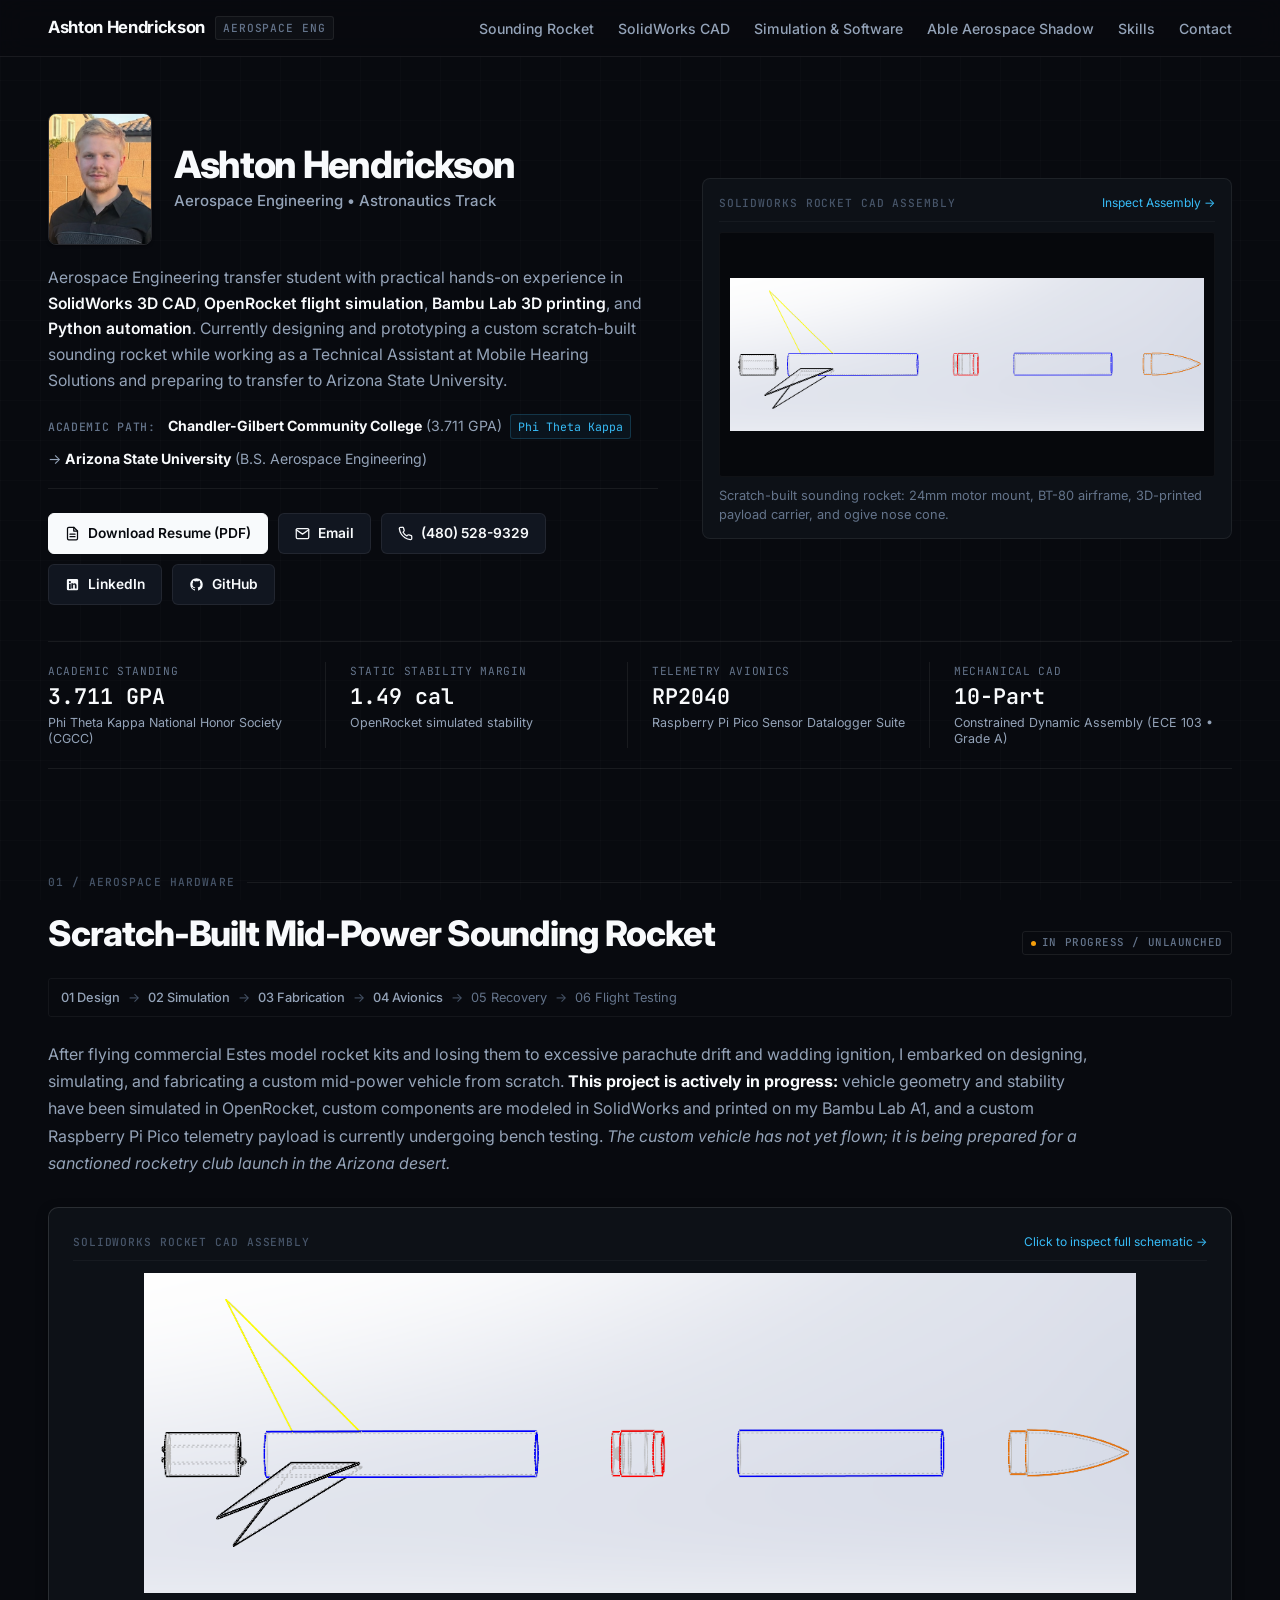
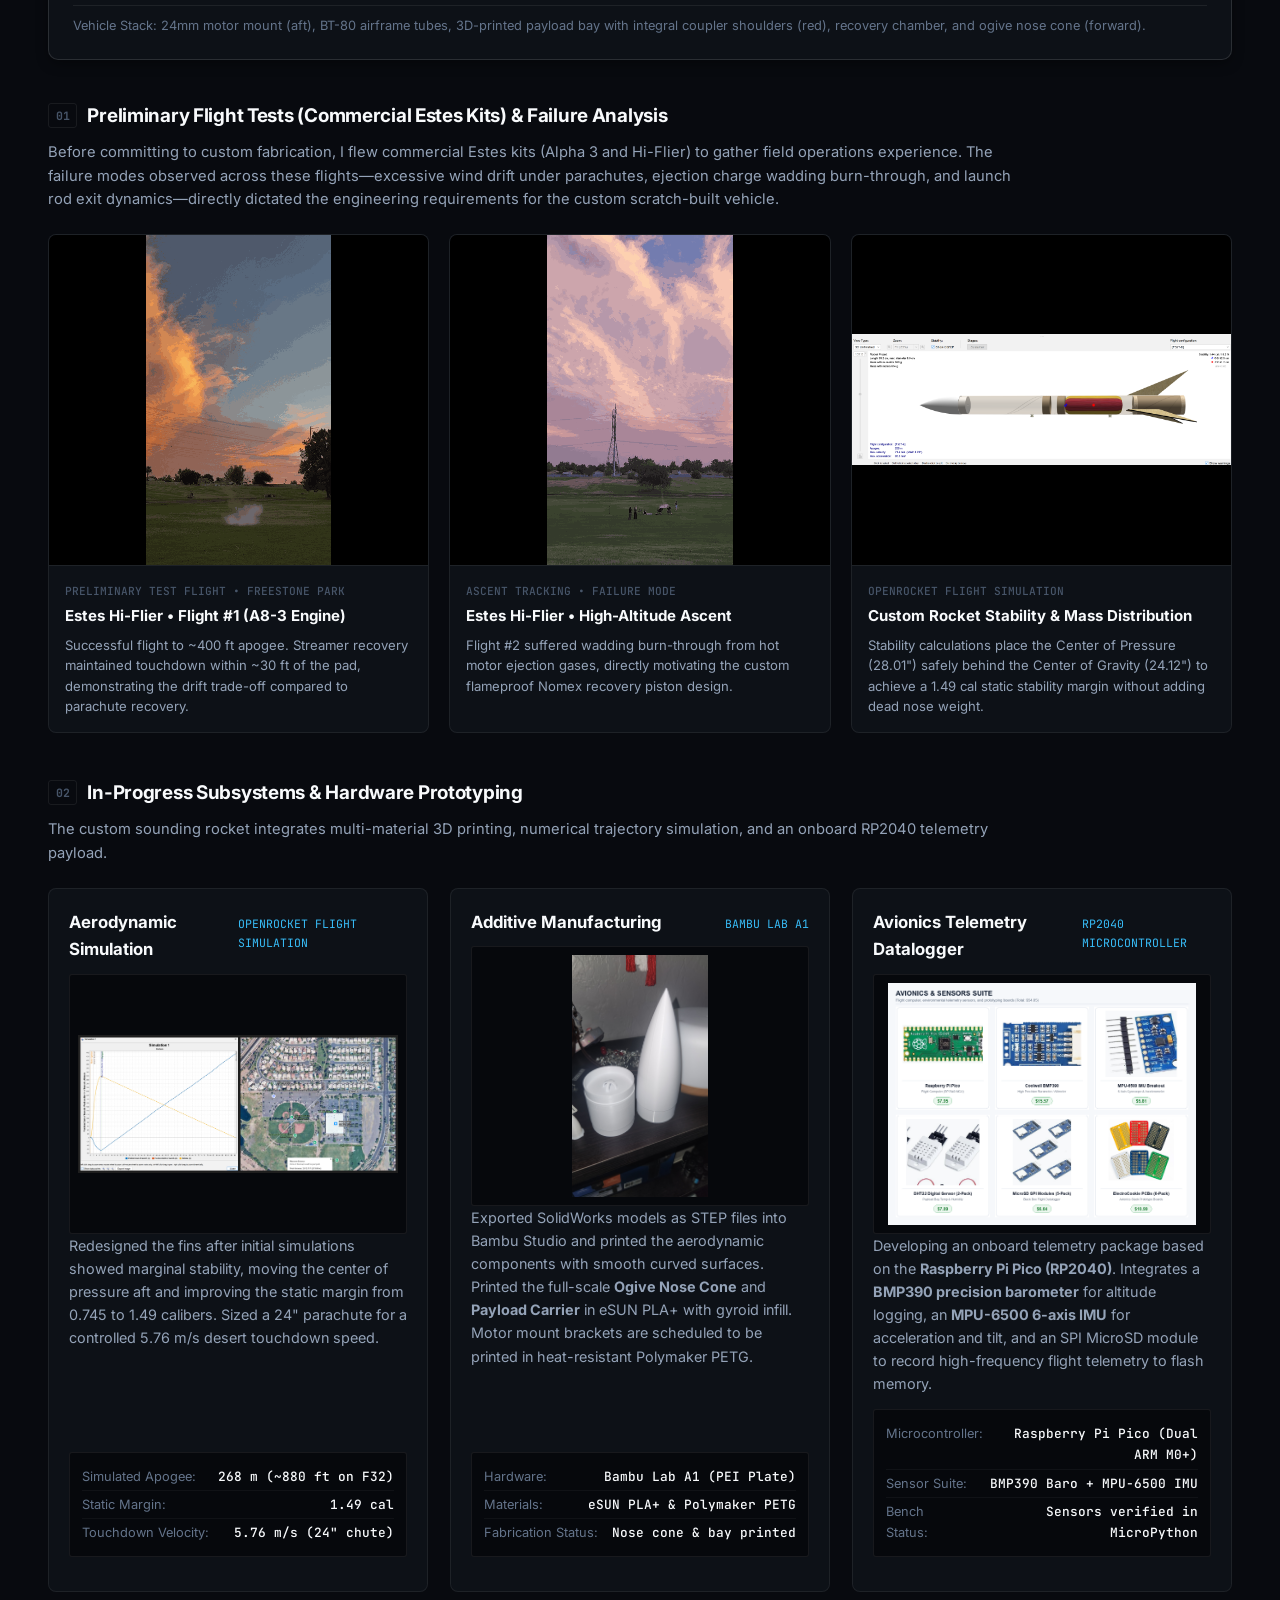
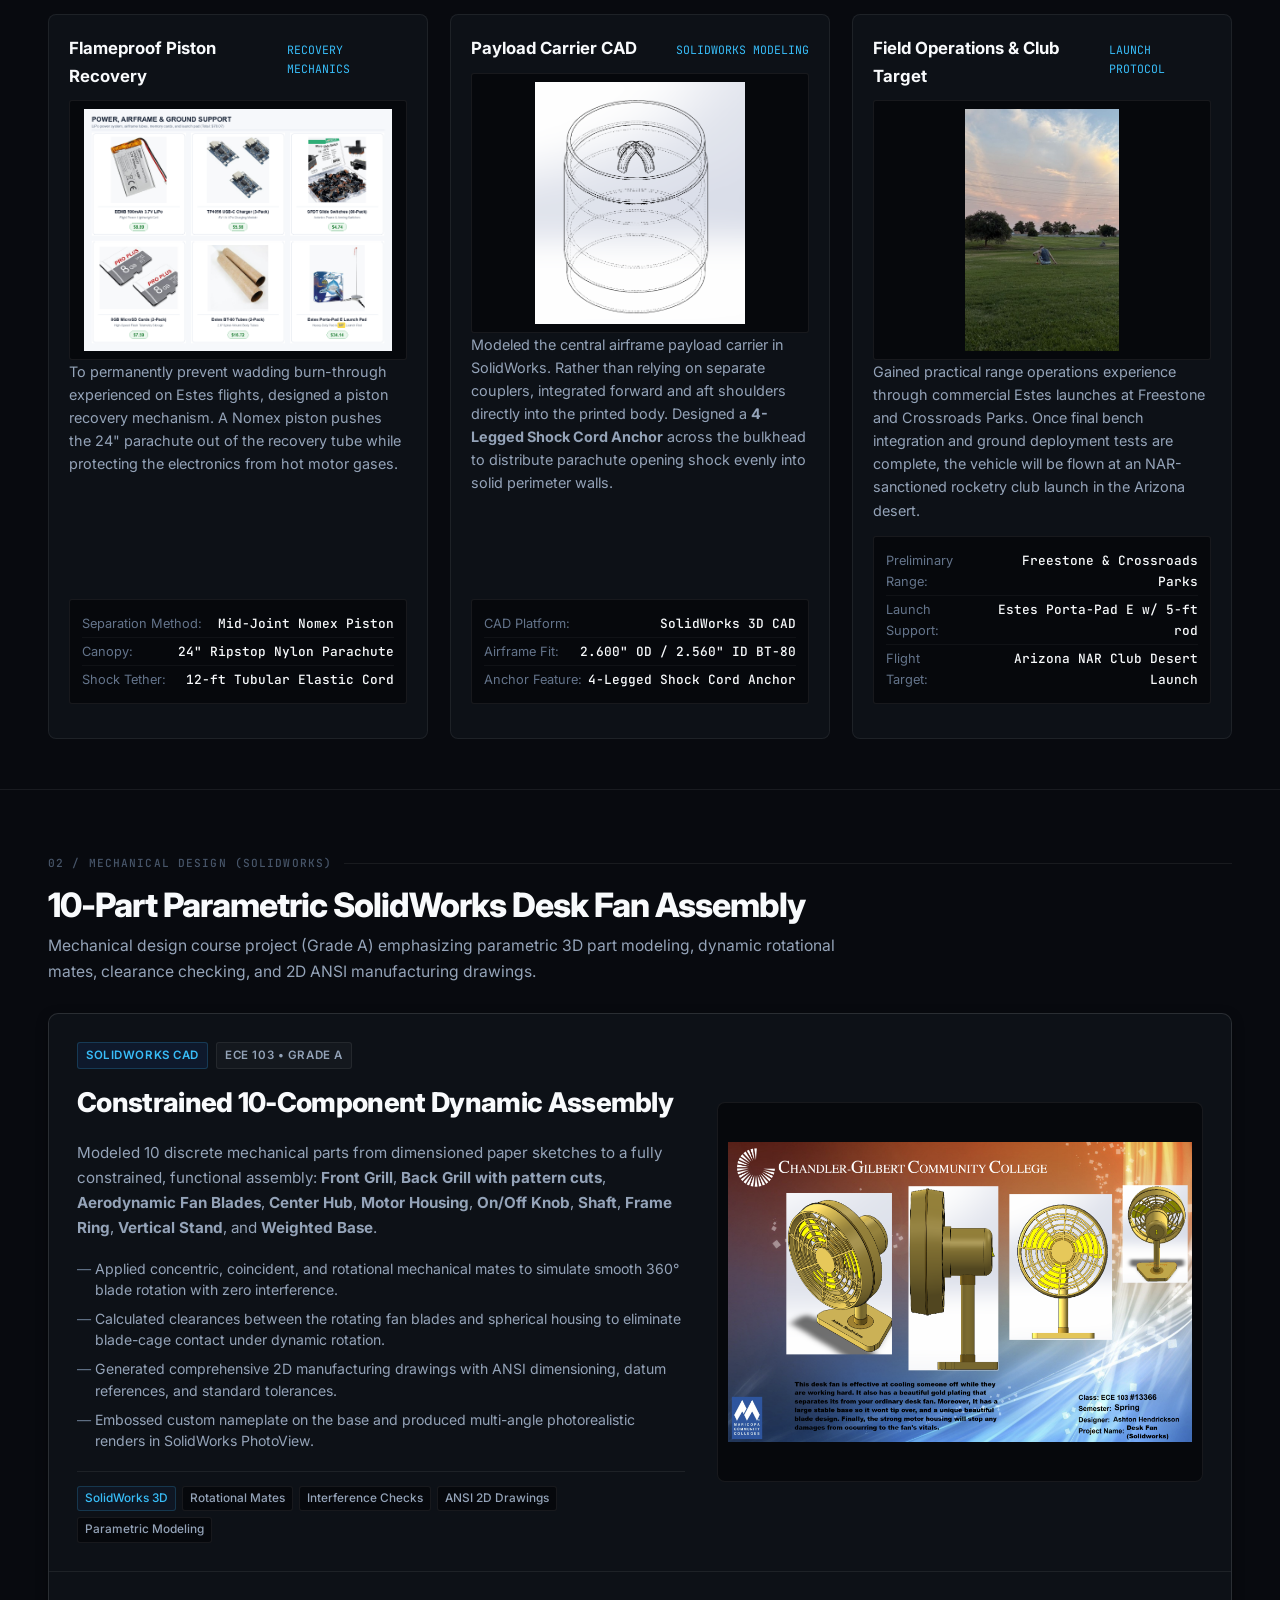
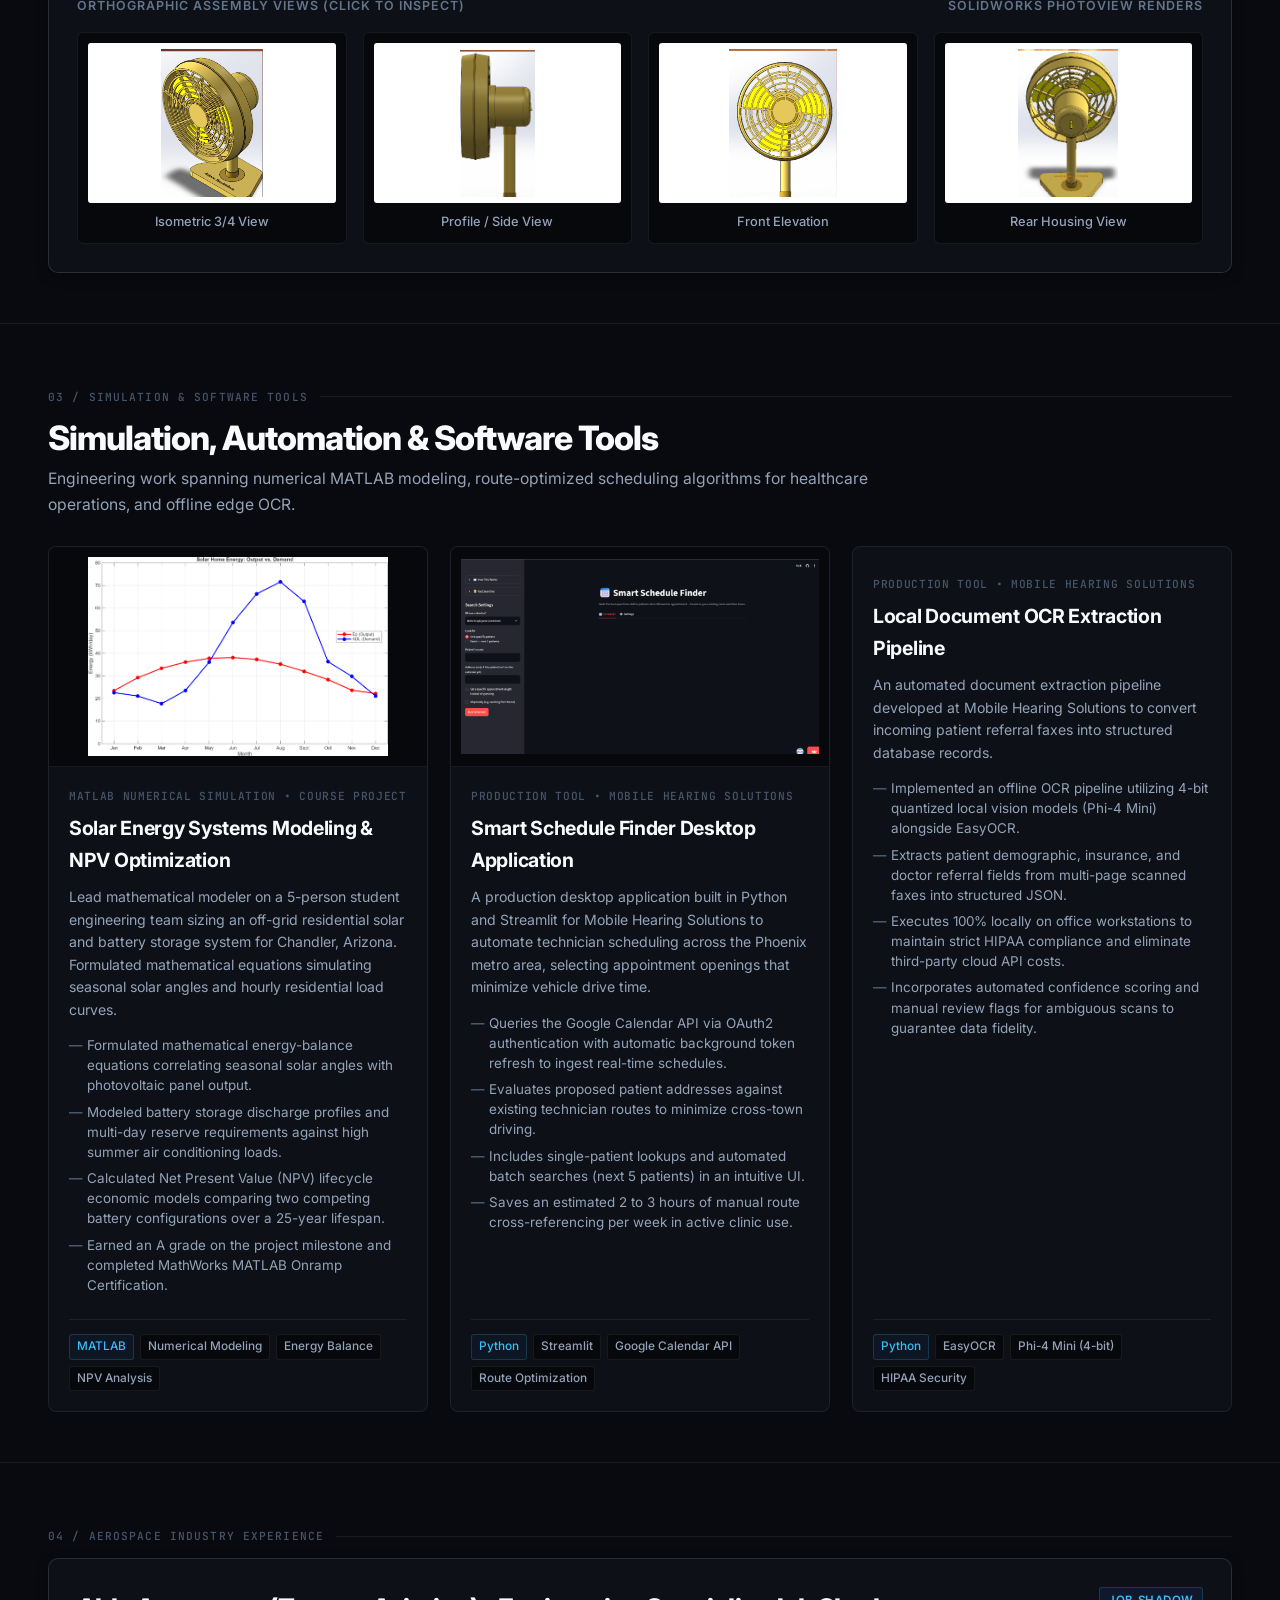
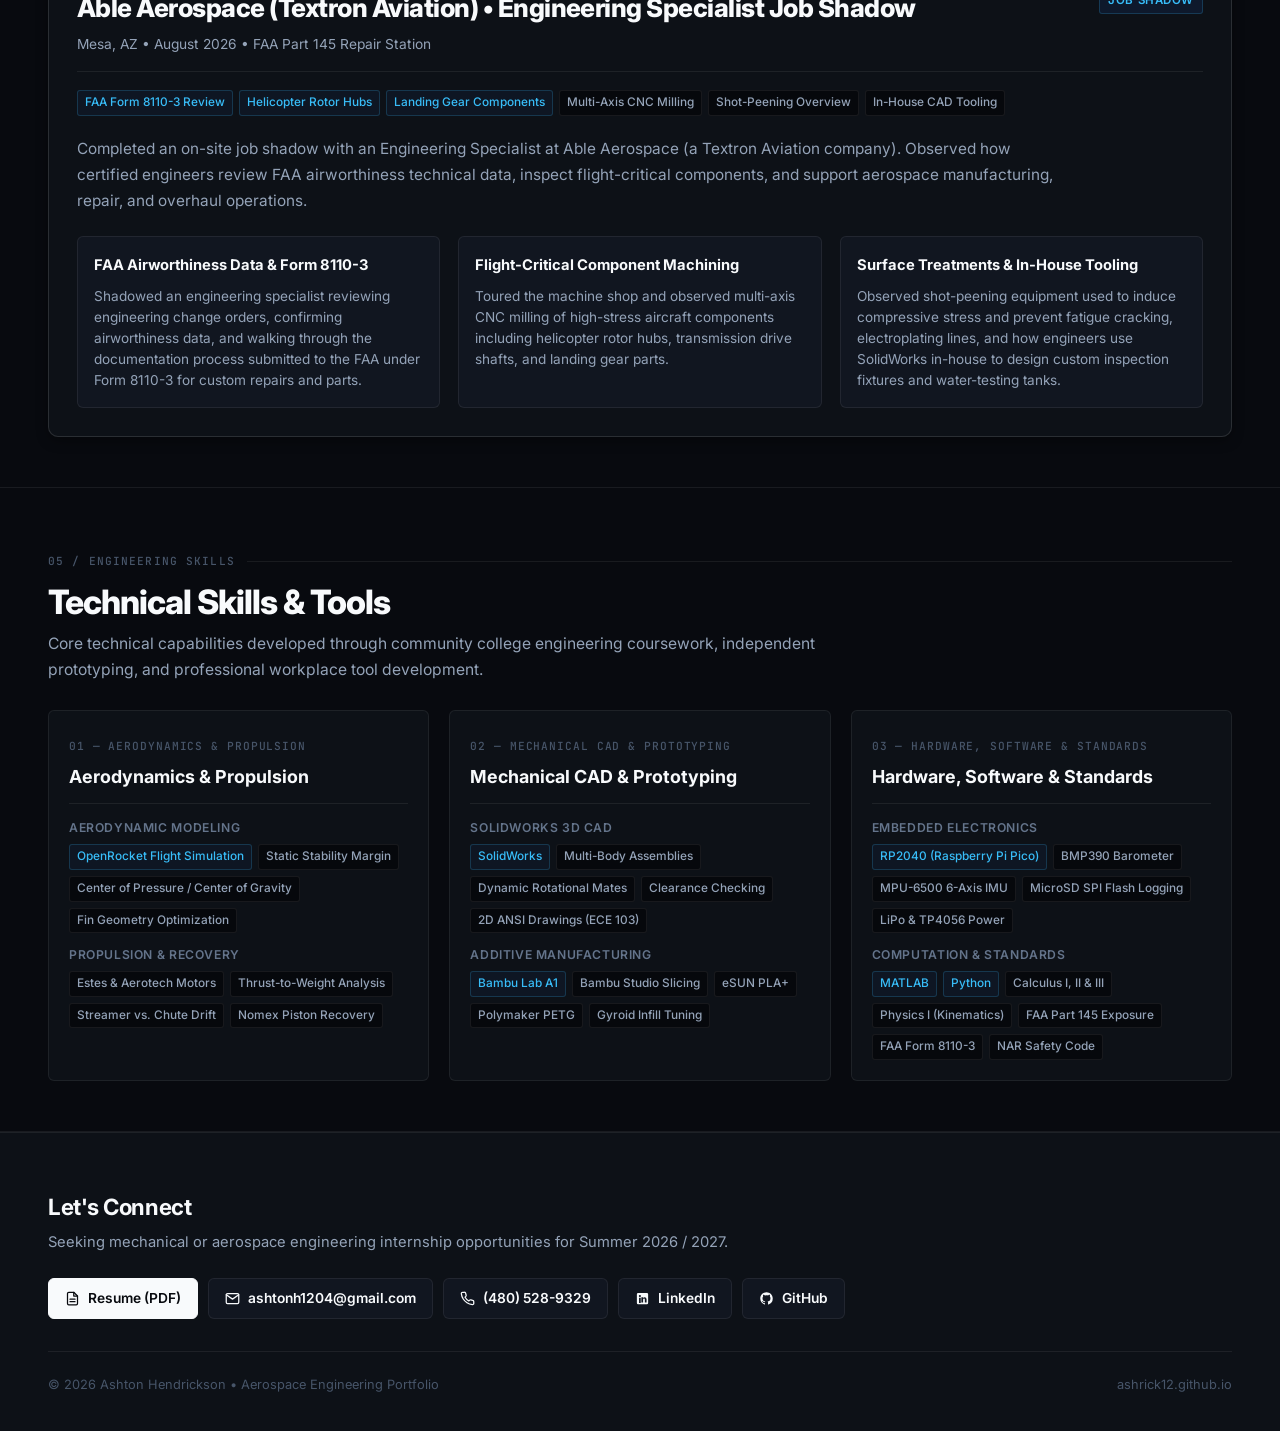
==== index.html @ 3ca0b4c5 "Add files via upload" ====
<!DOCTYPE html>
<html lang="en">
<head>
  <meta charset="UTF-8">
  <meta name="viewport" content="width=device-width, initial-scale=1.0">
  <title>Ashton Hendrickson | Aerospace Engineering Portfolio</title>
  <meta name="description" content="Aerospace Engineering student portfolio of Ashton Hendrickson showcasing custom sounding rocket design, SolidWorks CAD, OpenRocket flight simulation, and automation tools.">
  <link rel="stylesheet" href="styles.css">
  <link rel="preconnect" href="https://fonts.googleapis.com">
  <link rel="preconnect" href="https://fonts.gstatic.com" crossorigin>
  <link href="https://fonts.googleapis.com/css2?family=Inter:wght@400;500;600;700;800&family=JetBrains+Mono:wght@400;500;600;700&display=swap" rel="stylesheet">
</head>
<body>

  <!-- Navigation -->
  <nav class="navbar">
    <div class="container nav-container">
      <a href="#" class="nav-brand">
        Ashton Hendrickson
        <span class="brand-tag">AEROSPACE ENG</span>
      </a>
      <ul class="nav-links">
        <li><a href="#flagship">Sounding Rocket</a></li>
        <li><a href="#cad-projects">SolidWorks CAD</a></li>
        <li><a href="#systems-software">Simulation & Software</a></li>
        <li><a href="#industry-experience">Able Aerospace Shadow</a></li>
        <li><a href="#skills">Skills</a></li>
        <li><a href="#contact">Contact</a></li>
      </ul>
    </div>
  </nav>

  <!-- Hero Section (Dual Identity & Hero Engineering Hardware Visual) -->
  <header class="hero">
    <div class="container">
      <div class="hero-grid">
        
        <!-- Hero Left: Personal & Academic Credentials -->
        <div class="hero-left">
          <div class="hero-identity">
            <img src="assets/headshot.png" alt="Ashton Hendrickson" class="hero-avatar" onclick="openModal('assets/headshot.png', 'Ashton Hendrickson — Aerospace Engineering Student (Astronautics Track)')" title="Click to view portrait">
            <div class="hero-name-wrap">
              <h1>Ashton Hendrickson</h1>
              <div class="hero-role">Aerospace Engineering &bull; Astronautics Track</div>
            </div>
          </div>

          <p class="hero-bio">
            Aerospace Engineering transfer student with practical hands-on experience in <strong>SolidWorks 3D CAD</strong>, 
            <strong>OpenRocket flight simulation</strong>, <strong>Bambu Lab 3D printing</strong>, and 
            <strong>Python automation</strong>. Currently designing and prototyping a custom scratch-built sounding rocket while 
            working as a Technical Assistant at Mobile Hearing Solutions and preparing to transfer to Arizona State University.
          </p>

          <!-- Flat Editorial Academic Path -->
          <div class="academic-path-row">
            <span class="academic-label">Academic Path:</span>
            <span><strong>Chandler-Gilbert Community College</strong> (3.711 GPA)</span>
            <span class="academic-badge">Phi Theta Kappa</span>
            <span>&rarr; <strong>Arizona State University</strong> (B.S. Aerospace Engineering)</span>
          </div>

          <div class="hero-actions">
            <a href="assets/Ashton_Hendrickson_Resume.pdf" target="_blank" class="btn btn-primary">
              <svg viewBox="0 0 24 24"><path d="M14 2H6a2 2 0 0 0-2 2v16a2 2 0 0 0 2 2h12a2 2 0 0 0 2-2V8z" fill="none" stroke="currentColor" stroke-width="2" stroke-linecap="round" stroke-linejoin="round"/><polyline points="14 2 14 8 20 8" fill="none" stroke="currentColor" stroke-width="2" stroke-linecap="round" stroke-linejoin="round"/><line x1="16" y1="13" x2="8" y2="13" stroke="currentColor" stroke-width="2" stroke-linecap="round"/><line x1="16" y1="17" x2="8" y2="17" stroke="currentColor" stroke-width="2" stroke-linecap="round"/></svg>
              Download Resume (PDF)
            </a>
            <a href="mailto:ashtonh1204@gmail.com" class="btn btn-secondary">
              <svg viewBox="0 0 24 24"><path d="M4 4h16c1.1 0 2 .9 2 2v12c0 1.1-.9 2-2 2H4c-1.1 0-2-.9-2-2V6c0-1.1.9-2 2-2z" fill="none" stroke="currentColor" stroke-width="2" stroke-linecap="round"/><polyline points="22,6 12,13 2,6" fill="none" stroke="currentColor" stroke-width="2" stroke-linecap="round" stroke-linejoin="round"/></svg>
              Email
            </a>
            <a href="tel:4805289329" class="btn btn-secondary">
              <svg viewBox="0 0 24 24"><path d="M22 16.92v3a2 2 0 0 1-2.18 2 19.79 19.79 0 0 1-8.63-3.07 19.5 19.5 0 0 1-6-6 19.79 19.79 0 0 1-3.07-8.67A2 2 0 0 1 4.11 2h3a2 2 0 0 1 2 1.72 12.84 12.84 0 0 0 .7 2.81 2 2 0 0 1-.45 2.11L8.09 9.91a16 16 0 0 0 6 6l1.27-1.27a2 2 0 0 1 2.11-.45 12.84 12.84 0 0 0 2.81.7A2 2 0 0 1 22 16.92z" fill="none" stroke="currentColor" stroke-width="2" stroke-linecap="round" stroke-linejoin="round"/></svg>
              (480) 528-9329
            </a>
            <a href="https://www.linkedin.com/in/ashton-hendrickson-55508a262" target="_blank" rel="noopener noreferrer" class="btn btn-secondary">
              <svg viewBox="0 0 24 24"><path d="M19 3a2 2 0 0 1 2 2v14a2 2 0 0 1-2 2H5a2 2 0 0 1-2-2V5a2 2 0 0 1 2-2h14m-.5 15.5v-5.3a3.26 3.26 0 0 0-3.26-3.26c-.85 0-1.84.52-2.28 1.3v-1.11h-2.79v8.37h2.79v-4.93c0-.77.62-1.4 1.39-1.4a1.4 1.4 0 0 1 1.4 1.4v4.93h2.75M6.46 10.9v8.37H9.2V10.9H6.46M7.83 6.25c-.9 0-1.63.73-1.63 1.63s.73 1.63 1.63 1.63c.9 0 1.63-.73 1.63-1.63s-.73-1.63-1.63-1.63Z"/></svg>
              LinkedIn
            </a>
            <a href="https://github.com/ashrick12" target="_blank" rel="noopener noreferrer" class="btn btn-secondary">
              <svg viewBox="0 0 24 24"><path fill-rule="evenodd" clip-rule="evenodd" d="M12 2C6.477 2 2 6.484 2 12.017c0 4.425 2.865 8.18 6.839 9.504.5.092.682-.217.682-.483 0-.237-.008-.868-.013-1.703-2.782.605-3.369-1.343-3.369-1.343-.454-1.158-1.11-1.466-1.11-1.466-.908-.62.069-.608.069-.608 1.003.07 1.53 1.032 1.53 1.032.892 1.53 2.341 1.088 2.91.832.092-.647.35-1.088.636-1.338-2.22-.253-4.555-1.113-4.555-4.951 0-1.093.39-1.988 1.029-2.688-.103-.253-.446-1.272.098-2.65 0 0 .84-.27 2.75 1.026A9.564 9.564 0 0112 6.844c.85.004 1.705.115 2.504.337 1.909-1.296 2.747-1.027 2.747-1.027.546 1.379.202 2.398.1 2.651.64.7 1.028 1.595 1.028 2.688 0 3.848-2.339 4.695-4.566 4.943.359.309.678.92.678 1.855 0 1.338-.012 2.419-.012 2.747 0 .268.18.58.688.482A10.019 10.019 0 0022 12.017C22 6.484 17.522 2 12 2z"/></svg>
              GitHub
            </a>
          </div>
        </div>

        <!-- Hero Right: Hero Engineering Hardware Visual -->
        <div class="hero-right">
          <div class="hero-visual-frame" onclick="openModal('assets/rocket_cad_exploded.png', 'SolidWorks CAD: Complete rocket assembly stack for scratch-built sounding rocket.')">
            <div class="hero-visual-meta">
              <span class="meta-figure">SOLIDWORKS ROCKET CAD ASSEMBLY</span>
              <span class="meta-hint">Inspect Assembly &rarr;</span>
            </div>
            <div class="hero-visual-img-wrap">
              <img src="assets/rocket_cad_exploded.png" alt="SolidWorks Rocket Exploded CAD Assembly">
            </div>
            <div class="hero-visual-caption">
              Scratch-built sounding rocket: 24mm motor mount, BT-80 airframe, 3D-printed payload carrier, and ogive nose cone.
            </div>
          </div>
        </div>

      </div>

      <!-- Quick Engineering Specs Readout (Flat, Editorial, 4 Items) -->
      <div class="specs-readout-strip">
        <div class="readout-item">
          <span class="readout-label">Academic Standing</span>
          <span class="readout-value">3.711 GPA</span>
          <span class="readout-sub">Phi Theta Kappa National Honor Society (CGCC)</span>
        </div>
        <div class="readout-item">
          <span class="readout-label">Static Stability Margin</span>
          <span class="readout-value">1.49 cal</span>
          <span class="readout-sub">OpenRocket simulated stability</span>
        </div>
        <div class="readout-item">
          <span class="readout-label">Telemetry Avionics</span>
          <span class="readout-value">RP2040</span>
          <span class="readout-sub">Raspberry Pi Pico Sensor Datalogger Suite</span>
        </div>
        <div class="readout-item">
          <span class="readout-label">Mechanical CAD</span>
          <span class="readout-value">10-Part</span>
          <span class="readout-sub">Constrained Dynamic Assembly (ECE 103 &bull; Grade A)</span>
        </div>
      </div>
    </div>
  </header>

  <!-- ==========================================================================
       01: Scratch-Built Mid-Power Sounding Rocket
       ========================================================================== -->
  <section id="flagship" class="section">
    <div class="container">
      <div class="case-study-marker">01 / AEROSPACE HARDWARE</div>
      
      <div class="case-study-header">
        <div class="case-study-title-wrap">
          <h2>Scratch-Built Mid-Power Sounding Rocket</h2>
        </div>
        <!-- Quiet Technical Status Indicator -->
        <div class="status-indicator-mono">
          <span class="status-dot-amber"></span>
          IN PROGRESS / UNLAUNCHED
        </div>
      </div>

      <!-- Engineering Pipeline Lifecycle -->
      <div class="engineering-pipeline">
        <span class="pipeline-step active">01 Design</span>
        <span class="pipeline-sep">&rarr;</span>
        <span class="pipeline-step active">02 Simulation</span>
        <span class="pipeline-sep">&rarr;</span>
        <span class="pipeline-step active">03 Fabrication</span>
        <span class="pipeline-sep">&rarr;</span>
        <span class="pipeline-step active">04 Avionics</span>
        <span class="pipeline-sep">&rarr;</span>
        <span class="pipeline-step">05 Recovery</span>
        <span class="pipeline-sep">&rarr;</span>
        <span class="pipeline-step">06 Flight Testing</span>
      </div>

      <p class="case-study-intro">
        After flying commercial Estes model rocket kits and losing them to excessive parachute drift and wadding ignition, 
        I embarked on designing, simulating, and fabricating a custom mid-power vehicle from scratch. 
        <strong>This project is actively in progress:</strong> vehicle geometry and stability have been simulated in OpenRocket, 
        custom components are modeled in SolidWorks and printed on my Bambu Lab A1, and a custom Raspberry Pi Pico telemetry payload 
        is currently undergoing bench testing. <em>The custom vehicle has not yet flown; it is being prepared for a sanctioned rocketry club launch in the Arizona desert.</em>
      </p>

      <!-- Prominent SolidWorks CAD Architecture Banner -->
      <div class="cad-hero-banner" onclick="openModal('assets/rocket_cad_exploded.png', 'SolidWorks CAD Model: Complete vehicle stack assembly from 24mm motor mount (left), BT-80 lower body tube, 3D-printed payload carrier with integrated couplers (center), recovery chamber, and ogive nose cone (right).')">
        <div class="hero-visual-meta">
          <span class="meta-figure">SOLIDWORKS ROCKET CAD ASSEMBLY</span>
          <span class="meta-hint">Click to inspect full schematic &rarr;</span>
        </div>
        <img src="assets/rocket_cad_exploded.png" alt="SolidWorks Rocket Exploded Assembly">
        <div class="banner-caption">
          Vehicle Stack: 24mm motor mount (aft), BT-80 airframe tubes, 3D-printed payload bay with integral coupler shoulders (red), recovery chamber, and ogive nose cone (forward).
        </div>
      </div>

      <!-- Phase 1: Commercial Kit Flights & Failure Analysis -->
      <div class="phase-heading">
        <span class="phase-number">01</span>
        <span>Preliminary Flight Tests (Commercial Estes Kits) & Failure Analysis</span>
      </div>
      <p class="phase-desc">
        Before committing to custom fabrication, I flew commercial Estes kits (Alpha 3 and Hi-Flier) to gather field operations experience. 
        The failure modes observed across these flights—excessive wind drift under parachutes, ejection charge wadding burn-through, and launch rod exit dynamics—directly 
        dictated the engineering requirements for the custom scratch-built vehicle.
      </p>

      <div class="launch-showcase-grid">
        <!-- Card 1: Pad Liftoff -->
        <div class="flight-dossier-card" onclick="openModal('assets/rocket_launch.gif', 'Estes Hi-Flier Kit Launch (Freestone Park, Flight 1): Powered by an A8-3 motor to ~400 ft. Streamer recovery landed within ~30 ft of pad, proving that streamer recovery prevents thermal drift in park flights.')">
          <div class="flight-media-box">
            <img src="assets/rocket_launch.gif" alt="Estes Hi-Flier Kit Launch">
          </div>
          <div class="flight-card-body">
            <div class="flight-card-tag">Preliminary Test Flight &bull; Freestone Park</div>
            <div class="flight-card-title">Estes Hi-Flier &bull; Flight #1 (A8-3 Engine)</div>
            <div class="flight-card-desc">Successful flight to ~400 ft apogee. Streamer recovery maintained touchdown within ~30 ft of the pad, demonstrating the drift trade-off compared to parachute recovery.</div>
          </div>
        </div>

        <!-- Card 2: High Altitude Tracking -->
        <div class="flight-dossier-card" onclick="openModal('assets/rocket_launch_far.gif', 'Tracking footage of the Estes Hi-Flier flight. High-speed camera review showed stable rod exit. Subsequent Flight #2 experienced wadding burn, motivating the flameproof Nomex recovery piston.')">
          <div class="flight-media-box">
            <img src="assets/rocket_launch_far.gif" alt="Rocket High Altitude Flight Video">
          </div>
          <div class="flight-card-body">
            <div class="flight-card-tag">Ascent Tracking &bull; Failure Mode</div>
            <div class="flight-card-title">Estes Hi-Flier &bull; High-Altitude Ascent</div>
            <div class="flight-card-desc">Flight #2 suffered wadding burn-through from hot motor ejection gases, directly motivating the custom flameproof Nomex recovery piston design.</div>
          </div>
        </div>

        <!-- Card 3: OpenRocket Flight Simulation -->
        <div class="flight-dossier-card" onclick="openModal('assets/rocket_openrocket_model.png', 'OpenRocket 6-DOF Simulation Model: 442g estimated wet mass, Center of Pressure (28.01 in), Center of Gravity (24.12 in), static stability margin = 1.49 calibers.')">
          <div class="flight-media-box">
            <img src="assets/rocket_openrocket_model.png" alt="OpenRocket Flight Simulation Model">
          </div>
          <div class="flight-card-body">
            <div class="flight-card-tag">OpenRocket Flight Simulation</div>
            <div class="flight-card-title">Custom Rocket Stability & Mass Distribution</div>
            <div class="flight-card-desc">Stability calculations place the Center of Pressure (28.01&quot;) safely behind the Center of Gravity (24.12&quot;) to achieve a 1.49 cal static stability margin without adding dead nose weight.</div>
          </div>
        </div>
      </div>

      <!-- Phase 2: In-Progress Subsystems & Hardware Prototyping -->
      <div class="phase-heading">
        <span class="phase-number">02</span>
        <span>In-Progress Subsystems & Hardware Prototyping</span>
      </div>
      <p class="phase-desc">
        The custom sounding rocket integrates multi-material 3D printing, numerical trajectory simulation, and an onboard RP2040 telemetry payload.
      </p>

      <div class="subsystem-grid">
        <!-- Subsystem 1: Aerodynamics -->
        <div class="subsystem-card">
          <div class="subsystem-card-header">
            <h4>Aerodynamic Simulation</h4>
            <span class="subsystem-discipline">OpenRocket Flight Simulation</span>
          </div>
          <div class="subsystem-media-preview" onclick="openModal('assets/rocket_trajectory_plot.png', 'OpenRocket Simulation Output: Altitude profile and velocity decay curves modeled for custom airframe under F32 motor.')">
            <img src="assets/rocket_trajectory_plot.png" alt="Flight Trajectory Simulation Plot">
            <div class="media-hover-overlay"><span>Inspect Trajectory Plot</span></div>
          </div>
          <p>
            Redesigned the fins after initial simulations showed marginal stability, moving the center of pressure aft and improving the static margin from 0.745 to 1.49 calibers. Sized a 24&quot; parachute for a controlled 5.76 m/s desert touchdown speed.
          </p>
          <div class="subsystem-spec-table">
            <div class="spec-row"><span class="spec-key">Simulated Apogee:</span><span class="spec-val">268 m (~880 ft on F32)</span></div>
            <div class="spec-row"><span class="spec-key">Static Margin:</span><span class="spec-val">1.49 cal</span></div>
            <div class="spec-row"><span class="spec-key">Touchdown Velocity:</span><span class="spec-val">5.76 m/s (24&quot; chute)</span></div>
          </div>
        </div>

        <!-- Subsystem 2: 3D Printing & Slicing -->
        <div class="subsystem-card">
          <div class="subsystem-card-header">
            <h4>Additive Manufacturing</h4>
            <span class="subsystem-discipline">Bambu Lab A1</span>
          </div>
          <div class="subsystem-media-preview" onclick="openModal('assets/rocket_printed_parts.jpg', 'Additive Prototyping: 3D-printed ogive nose cone (right) and payload carrier with integrated shock-cord anchor arch (left) fabricated on Bambu Lab A1.')">
            <img src="assets/rocket_printed_parts.jpg" alt="3D Printed Rocket Hardware">
            <div class="media-hover-overlay"><span>Inspect Printed Hardware</span></div>
          </div>
          <p>
            Exported SolidWorks models as STEP files into Bambu Studio and printed the aerodynamic components with smooth curved surfaces. Printed the full-scale <strong>Ogive Nose Cone</strong> and <strong>Payload Carrier</strong> in eSUN PLA+ with gyroid infill. Motor mount brackets are scheduled to be printed in heat-resistant Polymaker PETG.
          </p>
          <div class="subsystem-spec-table">
            <div class="spec-row"><span class="spec-key">Hardware:</span><span class="spec-val">Bambu Lab A1 (PEI Plate)</span></div>
            <div class="spec-row"><span class="spec-key">Materials:</span><span class="spec-val">eSUN PLA+ & Polymaker PETG</span></div>
            <div class="spec-row"><span class="spec-key">Fabrication Status:</span><span class="spec-val">Nose cone & bay printed</span></div>
          </div>
        </div>

        <!-- Subsystem 3: Embedded Avionics -->
        <div class="subsystem-card">
          <div class="subsystem-card-header">
            <h4>Avionics Telemetry Datalogger</h4>
            <span class="subsystem-discipline">RP2040 Microcontroller</span>
          </div>
          <div class="subsystem-media-preview" onclick="openModal('assets/rocket_avionics_haul.png', 'Avionics Package Hardware: Raspberry Pi Pico (RP2040), BMP390 precision altimeter, MPU-6500 6-axis IMU, and SPI MicroSD datalogging modules.')">
            <img src="assets/rocket_avionics_haul.png" alt="Rocket Avionics Hardware">
            <div class="media-hover-overlay"><span>Inspect Avionics Suite</span></div>
          </div>
          <p>
            Developing an onboard telemetry package based on the <strong>Raspberry Pi Pico (RP2040)</strong>. Integrates a 
            <strong>BMP390 precision barometer</strong> for altitude logging, an <strong>MPU-6500 6-axis IMU</strong> for acceleration and tilt, 
            and an SPI MicroSD module to record high-frequency flight telemetry to flash memory.
          </p>
          <div class="subsystem-spec-table">
            <div class="spec-row"><span class="spec-key">Microcontroller:</span><span class="spec-val">Raspberry Pi Pico (Dual ARM M0+)</span></div>
            <div class="spec-row"><span class="spec-key">Sensor Suite:</span><span class="spec-val">BMP390 Baro + MPU-6500 IMU</span></div>
            <div class="spec-row"><span class="spec-key">Bench Status:</span><span class="spec-val">Sensors verified in MicroPython</span></div>
          </div>
        </div>

        <!-- Subsystem 4: Nomex Piston Recovery -->
        <div class="subsystem-card">
          <div class="subsystem-card-header">
            <h4>Flameproof Piston Recovery</h4>
            <span class="subsystem-discipline">Recovery Mechanics</span>
          </div>
          <div class="subsystem-media-preview" onclick="openModal('assets/rocket_hardware_haul.png', 'Recovery and Power Equipment: 500mAh LiPo flight battery, TP4056 USB-C charging module, BT-80 airframe tubes, and Estes Porta-Pad E.')">
            <img src="assets/rocket_hardware_haul.png" alt="Power and Recovery Hardware">
            <div class="media-hover-overlay"><span>Inspect Recovery Rig</span></div>
          </div>
          <p>
            To permanently prevent wadding burn-through experienced on Estes flights, designed a piston recovery mechanism. A Nomex piston pushes the 24&quot; parachute out of the recovery tube while protecting the electronics from hot motor gases.
          </p>
          <div class="subsystem-spec-table">
            <div class="spec-row"><span class="spec-key">Separation Method:</span><span class="spec-val">Mid-Joint Nomex Piston</span></div>
            <div class="spec-row"><span class="spec-key">Canopy:</span><span class="spec-val">24&quot; Ripstop Nylon Parachute</span></div>
            <div class="spec-row"><span class="spec-key">Shock Tether:</span><span class="spec-val">12-ft Tubular Elastic Cord</span></div>
          </div>
        </div>

        <!-- Subsystem 5: Component CAD -->
        <div class="subsystem-card">
          <div class="subsystem-card-header">
            <h4>Payload Carrier CAD</h4>
            <span class="subsystem-discipline">SolidWorks Modeling</span>
          </div>
          <div class="subsystem-media-preview" onclick="openModal('assets/rocket_payload_cad.png', 'SolidWorks CAD: Central payload carrier detailing integral coupler shoulders, avionics sled mounting bosses, and 4-legged shock cord anchor.')">
            <img src="assets/rocket_payload_cad.png" alt="Payload Carrier CAD">
            <div class="media-hover-overlay"><span>Inspect SolidWorks Part</span></div>
          </div>
          <p>
            Modeled the central airframe payload carrier in SolidWorks. Rather than relying on separate couplers, integrated forward and aft 
            shoulders directly into the printed body. Designed a <strong>4-Legged Shock Cord Anchor</strong> across the bulkhead to distribute parachute opening shock 
            evenly into solid perimeter walls.
          </p>
          <div class="subsystem-spec-table">
            <div class="spec-row"><span class="spec-key">CAD Platform:</span><span class="spec-val">SolidWorks 3D CAD</span></div>
            <div class="spec-row"><span class="spec-key">Airframe Fit:</span><span class="spec-val">2.600&quot; OD / 2.560&quot; ID BT-80</span></div>
            <div class="spec-row"><span class="spec-key">Anchor Feature:</span><span class="spec-val">4-Legged Shock Cord Anchor</span></div>
          </div>
        </div>

        <!-- Subsystem 6: Field Testing & Launch Operations -->
        <div class="subsystem-card">
          <div class="subsystem-card-header">
            <h4>Field Operations & Club Target</h4>
            <span class="subsystem-discipline">Launch Protocol</span>
          </div>
          <div class="subsystem-media-preview" onclick="openModal('assets/ashton_rocket.jpg', 'Range Preparation: Ashton Hendrickson preparing the Estes launch vehicle at Freestone Park prior to countdown and ignition.')">
            <img src="assets/ashton_rocket.jpg" alt="Ashton at Rocket Launch">
            <div class="media-hover-overlay"><span>Inspect Range Photo</span></div>
          </div>
          <p>
            Gained practical range operations experience through commercial Estes launches at Freestone and Crossroads Parks. 
            Once final bench integration and ground deployment tests are complete, the vehicle will be flown at an NAR-sanctioned rocketry club 
            launch in the Arizona desert.
          </p>
          <div class="subsystem-spec-table">
            <div class="spec-row"><span class="spec-key">Preliminary Range:</span><span class="spec-val">Freestone & Crossroads Parks</span></div>
            <div class="spec-row"><span class="spec-key">Launch Support:</span><span class="spec-val">Estes Porta-Pad E w/ 5-ft rod</span></div>
            <div class="spec-row"><span class="spec-key">Flight Target:</span><span class="spec-val">Arizona NAR Club Desert Launch</span></div>
          </div>
        </div>
      </div>
    </div>
  </section>

  <!-- ==========================================================================
       02: 10-Part SolidWorks Desk Fan CAD (ECE 103)
       ========================================================================== -->
  <section id="cad-projects" class="section">
    <div class="container">
      <div class="case-study-marker">02 / MECHANICAL DESIGN (SOLIDWORKS)</div>
      <h2 class="section-title">10-Part Parametric SolidWorks Desk Fan Assembly</h2>
      <p class="section-desc">
        Mechanical design course project (Grade A) emphasizing parametric 3D part modeling, dynamic rotational mates, 
        clearance checking, and 2D ANSI manufacturing drawings.
      </p>

      <div class="cad-project-card" style="margin-top: 28px;">
        <div class="cad-project-main">
          <div>
            <div class="cad-badge-row">
              <span class="badge-tag blue">SolidWorks CAD</span>
              <span class="badge-tag neutral">ECE 103 &bull; Grade A</span>
            </div>
            <h3>Constrained 10-Component Dynamic Assembly</h3>
            <p>
              Modeled 10 discrete mechanical parts from dimensioned paper sketches to a fully constrained, functional assembly: 
              <strong>Front Grill</strong>, <strong>Back Grill with pattern cuts</strong>, <strong>Aerodynamic Fan Blades</strong>, 
              <strong>Center Hub</strong>, <strong>Motor Housing</strong>, <strong>On/Off Knob</strong>, <strong>Shaft</strong>, 
              <strong>Frame Ring</strong>, <strong>Vertical Stand</strong>, and <strong>Weighted Base</strong>.
            </p>
            <ul class="technical-checklist">
              <li>Applied concentric, coincident, and rotational mechanical mates to simulate smooth 360° blade rotation with zero interference.</li>
              <li>Calculated clearances between the rotating fan blades and spherical housing to eliminate blade-cage contact under dynamic rotation.</li>
              <li>Generated comprehensive 2D manufacturing drawings with ANSI dimensioning, datum references, and standard tolerances.</li>
              <li>Embossed custom nameplate on the base and produced multi-angle photorealistic renders in SolidWorks PhotoView.</li>
            </ul>
            <div class="tech-tag-row">
              <span class="tech-tag primary">SolidWorks 3D</span>
              <span class="tech-tag">Rotational Mates</span>
              <span class="tech-tag">Interference Checks</span>
              <span class="tech-tag">ANSI 2D Drawings</span>
              <span class="tech-tag">Parametric Modeling</span>
            </div>
          </div>
          <div class="poster-preview-box" onclick="openModal('assets/desk_fan_poster.png', 'ECE 103 Final Project Poster: Comprehensive SolidWorks CAD views, orthographic drawings, dimensioned specifications, and designer notes.')">
            <img src="assets/desk_fan_poster.png" alt="SolidWorks Desk Fan Poster">
            <div class="media-hover-overlay"><span>Inspect Full Course Poster</span></div>
          </div>
        </div>

        <!-- 4 CAD Orthographic Views Gallery -->
        <div class="cad-gallery-section">
          <div class="cad-gallery-header">
            <span>Orthographic Assembly Views (Click to inspect)</span>
            <span>SolidWorks PhotoView Renders</span>
          </div>
          <div class="cad-ortho-grid">
            <div class="ortho-card" onclick="openModal('assets/desk_fan_iso.png', 'SolidWorks Isometric View: 3/4 perspective showing aerodynamic blade curvature, front safety grille, and embossed base plate.')">
              <div class="ortho-img-wrap">
                <img src="assets/desk_fan_iso.png" alt="Isometric CAD View">
              </div>
              <span>Isometric 3/4 View</span>
            </div>
            <div class="ortho-card" onclick="openModal('assets/desk_fan_side.png', 'SolidWorks Profile View: Side elevation detailing motor housing alignment, vertical stand geometry, and blade cage clearance.')">
              <div class="ortho-img-wrap">
                <img src="assets/desk_fan_side.png" alt="Side Profile CAD View">
              </div>
              <span>Profile / Side View</span>
            </div>
            <div class="ortho-card" onclick="openModal('assets/desk_fan_front.png', 'SolidWorks Front Orthographic View: Radial symmetric front grill rings and 3-blade aerodynamic profile.')">
              <div class="ortho-img-wrap">
                <img src="assets/desk_fan_front.png" alt="Front CAD View">
              </div>
              <span>Front Elevation</span>
            </div>
            <div class="ortho-card" onclick="openModal('assets/desk_fan_rear.png', 'SolidWorks Rear View: Motor ventilation pattern cuts, rear enclosure, and rotary switch mount.')">
              <div class="ortho-img-wrap">
                <img src="assets/desk_fan_rear.png" alt="Rear CAD View">
              </div>
              <span>Rear Housing View</span>
            </div>
          </div>
        </div>
      </div>
    </div>
  </section>

  <!-- ==========================================================================
       03: Simulation & Applied Software Systems
       ========================================================================== -->
  <section id="systems-software" class="section">
    <div class="container">
      <div class="case-study-marker">03 / SIMULATION & SOFTWARE TOOLS</div>
      <h2 class="section-title">Simulation, Automation & Software Tools</h2>
      <p class="section-desc">
        Engineering work spanning numerical MATLAB modeling, route-optimized scheduling algorithms for healthcare operations, and offline edge OCR.
      </p>

      <div class="systems-grid" style="margin-top: 28px;">
        <!-- Project A: MATLAB Modeling -->
        <div class="system-card">
          <div class="system-media-box" onclick="openModal('assets/matlab_solar_plot.png', 'MATLAB Energy Systems Simulation Output: Average Daily Load (ADL Demand, blue curve) vs. Final Solar System Output (Eo, red curve) across 12 calendar months for an off-grid home in Chandler, AZ.')">
            <img src="assets/matlab_solar_plot.png" alt="MATLAB Energy Output Plot">
            <div class="media-hover-overlay"><span>Inspect Simulation Plot</span></div>
          </div>
          <div class="system-card-body">
            <div class="system-card-tag">MATLAB Numerical Simulation &bull; Course Project</div>
            <h3>Solar Energy Systems Modeling & NPV Optimization</h3>
            <p>
              Lead mathematical modeler on a 5-person student engineering team sizing an off-grid residential solar and battery storage system 
              for Chandler, Arizona. Formulated mathematical equations simulating seasonal solar angles and hourly residential load curves.
            </p>
            <ul class="system-bullet-list">
              <li>Formulated mathematical energy-balance equations correlating seasonal solar angles with photovoltaic panel output.</li>
              <li>Modeled battery storage discharge profiles and multi-day reserve requirements against high summer air conditioning loads.</li>
              <li>Calculated Net Present Value (NPV) lifecycle economic models comparing two competing battery configurations over a 25-year lifespan.</li>
              <li>Earned an A grade on the project milestone and completed MathWorks MATLAB Onramp Certification.</li>
            </ul>
            <div class="tech-tag-row">
              <span class="tech-tag primary">MATLAB</span>
              <span class="tech-tag">Numerical Modeling</span>
              <span class="tech-tag">Energy Balance</span>
              <span class="tech-tag">NPV Analysis</span>
            </div>
          </div>
        </div>

        <!-- Project B: Smart Schedule Finder -->
        <div class="system-card">
          <div class="system-media-box" onclick="openModal('assets/schedule_finder_ui.png', 'Smart Schedule Finder Desktop UI: Python & Streamlit application integrating Google Calendar API and driving route calculations to find optimal appointment openings.')">
            <img src="assets/schedule_finder_ui.png" alt="Smart Schedule Finder Desktop Application UI">
            <div class="media-hover-overlay"><span>Inspect Application Interface</span></div>
          </div>
          <div class="system-card-body">
            <div class="system-card-tag">Production Tool &bull; Mobile Hearing Solutions</div>
            <h3>Smart Schedule Finder Desktop Application</h3>
            <p>
              A production desktop application built in Python and Streamlit for Mobile Hearing Solutions to automate technician scheduling 
              across the Phoenix metro area, selecting appointment openings that minimize vehicle drive time.
            </p>
            <ul class="system-bullet-list">
              <li>Queries the Google Calendar API via OAuth2 authentication with automatic background token refresh to ingest real-time schedules.</li>
              <li>Evaluates proposed patient addresses against existing technician routes to minimize cross-town driving.</li>
              <li>Includes single-patient lookups and automated batch searches (next 5 patients) in an intuitive UI.</li>
              <li>Saves an estimated 2 to 3 hours of manual route cross-referencing per week in active clinic use.</li>
            </ul>
            <div class="tech-tag-row">
              <span class="tech-tag primary">Python</span>
              <span class="tech-tag">Streamlit</span>
              <span class="tech-tag">Google Calendar API</span>
              <span class="tech-tag">Route Optimization</span>
            </div>
          </div>
        </div>

        <!-- Project C: Offline Document OCR -->
        <div class="system-card">
          <div class="system-card-body" style="padding-top: 28px;">
            <div class="system-card-tag">Production Tool &bull; Mobile Hearing Solutions</div>
            <h3>Local Document OCR Extraction Pipeline</h3>
            <p>
              An automated document extraction pipeline developed at Mobile Hearing Solutions to convert incoming patient referral faxes into structured database records.
            </p>
            <ul class="system-bullet-list">
              <li>Implemented an offline OCR pipeline utilizing 4-bit quantized local vision models (Phi-4 Mini) alongside EasyOCR.</li>
              <li>Extracts patient demographic, insurance, and doctor referral fields from multi-page scanned faxes into structured JSON.</li>
              <li>Executes 100% locally on office workstations to maintain strict HIPAA compliance and eliminate third-party cloud API costs.</li>
              <li>Incorporates automated confidence scoring and manual review flags for ambiguous scans to guarantee data fidelity.</li>
            </ul>
            <div class="tech-tag-row">
              <span class="tech-tag primary">Python</span>
              <span class="tech-tag">EasyOCR</span>
              <span class="tech-tag">Phi-4 Mini (4-bit)</span>
              <span class="tech-tag">HIPAA Security</span>
            </div>
          </div>
        </div>
      </div>
    </div>
  </section>

  <!-- ==========================================================================
       04: Aerospace Industry Exposure
       ========================================================================== -->
  <section id="industry-experience" class="section">
    <div class="container">
      <div class="case-study-marker">04 / AEROSPACE INDUSTRY EXPERIENCE</div>
      
      <div class="shadow-feature-card">
        <div class="shadow-header">
          <div class="shadow-title-wrap">
            <h3>Able Aerospace (Textron Aviation) &bull; Engineering Specialist Job Shadow</h3>
            <div class="shadow-location">
              Mesa, AZ &bull; August 2026 &bull; FAA Part 145 Repair Station
            </div>
          </div>
          <span class="badge-tag blue">Job Shadow</span>
        </div>

        <div class="tech-tag-row" style="margin-bottom: 20px; border-top: none; padding-top: 0;">
          <span class="tech-tag primary">FAA Form 8110-3 Review</span>
          <span class="tech-tag primary">Helicopter Rotor Hubs</span>
          <span class="tech-tag primary">Landing Gear Components</span>
          <span class="tech-tag">Multi-Axis CNC Milling</span>
          <span class="tech-tag">Shot-Peening Overview</span>
          <span class="tech-tag">In-House CAD Tooling</span>
        </div>

        <p class="shadow-summary">
          Completed an on-site job shadow with an Engineering Specialist at Able Aerospace (a Textron Aviation company). 
          Observed how certified engineers review FAA airworthiness technical data, inspect flight-critical components, and 
          support aerospace manufacturing, repair, and overhaul operations.
        </p>

        <div class="shadow-pillars">
          <div class="shadow-pillar-item">
            <h4>FAA Airworthiness Data & Form 8110-3</h4>
            <p>
              Shadowed an engineering specialist reviewing engineering change orders, confirming airworthiness data, and walking 
              through the documentation process submitted to the FAA under Form 8110-3 for custom repairs and parts.
            </p>
          </div>
          <div class="shadow-pillar-item">
            <h4>Flight-Critical Component Machining</h4>
            <p>
              Toured the machine shop and observed multi-axis CNC milling of high-stress aircraft components including helicopter 
              rotor hubs, transmission drive shafts, and landing gear parts.
            </p>
          </div>
          <div class="shadow-pillar-item">
            <h4>Surface Treatments & In-House Tooling</h4>
            <p>
              Observed shot-peening equipment used to induce compressive stress and prevent fatigue cracking, electroplating lines, 
              and how engineers use SolidWorks in-house to design custom inspection fixtures and water-testing tanks.
            </p>
          </div>
        </div>
      </div>
    </div>
  </section>

  <!-- ==========================================================================
       05: Technical Skills & Tools
       ========================================================================== -->
  <section id="skills" class="section">
    <div class="container">
      <div class="case-study-marker">05 / ENGINEERING SKILLS</div>
      <h2 class="section-title">Technical Skills & Tools</h2>
      <p class="section-desc">
        Core technical capabilities developed through community college engineering coursework, independent prototyping, and professional workplace tool development.
      </p>

      <div class="competency-matrix" style="margin-top: 28px;">
        <!-- Column 1: Aerodynamics & Flight Sim -->
        <div class="competency-column">
          <div class="competency-header">
            <span class="competency-category">01 — Aerodynamics & Propulsion</span>
            <h3>Aerodynamics & Propulsion</h3>
          </div>
          <div class="competency-items">
            <div class="comp-group">
              <h5>Aerodynamic Modeling</h5>
              <div class="comp-tag-cloud">
                <span class="tech-tag primary">OpenRocket Flight Simulation</span>
                <span class="tech-tag">Static Stability Margin</span>
                <span class="tech-tag">Center of Pressure / Center of Gravity</span>
                <span class="tech-tag">Fin Geometry Optimization</span>
              </div>
            </div>
            <div class="comp-group">
              <h5>Propulsion & Recovery</h5>
              <div class="comp-tag-cloud">
                <span class="tech-tag">Estes & Aerotech Motors</span>
                <span class="tech-tag">Thrust-to-Weight Analysis</span>
                <span class="tech-tag">Streamer vs. Chute Drift</span>
                <span class="tech-tag">Nomex Piston Recovery</span>
              </div>
            </div>
          </div>
        </div>

        <!-- Column 2: CAD & Manufacturing -->
        <div class="competency-column">
          <div class="competency-header">
            <span class="competency-category">02 — Mechanical CAD & Prototyping</span>
            <h3>Mechanical CAD & Prototyping</h3>
          </div>
          <div class="competency-items">
            <div class="comp-group">
              <h5>SolidWorks 3D CAD</h5>
              <div class="comp-tag-cloud">
                <span class="tech-tag primary">SolidWorks</span>
                <span class="tech-tag">Multi-Body Assemblies</span>
                <span class="tech-tag">Dynamic Rotational Mates</span>
                <span class="tech-tag">Clearance Checking</span>
                <span class="tech-tag">2D ANSI Drawings (ECE 103)</span>
              </div>
            </div>
            <div class="comp-group">
              <h5>Additive Manufacturing</h5>
              <div class="comp-tag-cloud">
                <span class="tech-tag primary">Bambu Lab A1</span>
                <span class="tech-tag">Bambu Studio Slicing</span>
                <span class="tech-tag">eSUN PLA+</span>
                <span class="tech-tag">Polymaker PETG</span>
                <span class="tech-tag">Gyroid Infill Tuning</span>
              </div>
            </div>
          </div>
        </div>

        <!-- Column 3: Electronics & Computation -->
        <div class="competency-column">
          <div class="competency-header">
            <span class="competency-category">03 — Hardware, Software & Standards</span>
            <h3>Hardware, Software & Standards</h3>
          </div>
          <div class="competency-items">
            <div class="comp-group">
              <h5>Embedded Electronics</h5>
              <div class="comp-tag-cloud">
                <span class="tech-tag primary">RP2040 (Raspberry Pi Pico)</span>
                <span class="tech-tag">BMP390 Barometer</span>
                <span class="tech-tag">MPU-6500 6-Axis IMU</span>
                <span class="tech-tag">MicroSD SPI Flash Logging</span>
                <span class="tech-tag">LiPo & TP4056 Power</span>
              </div>
            </div>
            <div class="comp-group">
              <h5>Computation & Standards</h5>
              <div class="comp-tag-cloud">
                <span class="tech-tag primary">MATLAB</span>
                <span class="tech-tag primary">Python</span>
                <span class="tech-tag">Calculus I, II & III</span>
                <span class="tech-tag">Physics I (Kinematics)</span>
                <span class="tech-tag">FAA Part 145 Exposure</span>
                <span class="tech-tag">FAA Form 8110-3</span>
                <span class="tech-tag">NAR Safety Code</span>
              </div>
            </div>
          </div>
        </div>
      </div>
    </div>
  </section>

  <!-- Contact & Footer -->
  <footer id="contact" class="footer">
    <div class="container">
      <div class="footer-grid">
        <div>
          <h3 class="footer-heading">Let's Connect</h3>
          <p class="footer-desc">
            Seeking mechanical or aerospace engineering internship opportunities for Summer 2026 / 2027.
          </p>
        </div>
        <div class="hero-actions">
          <a href="assets/Ashton_Hendrickson_Resume.pdf" target="_blank" class="btn btn-primary">
            <svg viewBox="0 0 24 24"><path d="M14 2H6a2 2 0 0 0-2 2v16a2 2 0 0 0 2 2h12a2 2 0 0 0 2-2V8z" fill="none" stroke="currentColor" stroke-width="2" stroke-linecap="round" stroke-linejoin="round"/><polyline points="14 2 14 8 20 8" fill="none" stroke="currentColor" stroke-width="2" stroke-linecap="round" stroke-linejoin="round"/><line x1="16" y1="13" x2="8" y2="13" stroke="currentColor" stroke-width="2" stroke-linecap="round"/><line x1="16" y1="17" x2="8" y2="17" stroke="currentColor" stroke-width="2" stroke-linecap="round"/></svg>
            Resume (PDF)
          </a>
          <a href="mailto:ashtonh1204@gmail.com" class="btn btn-secondary">
            <svg viewBox="0 0 24 24"><path d="M4 4h16c1.1 0 2 .9 2 2v12c0 1.1-.9 2-2 2H4c-1.1 0-2-.9-2-2V6c0-1.1.9-2 2-2z" fill="none" stroke="currentColor" stroke-width="2" stroke-linecap="round"/><polyline points="22,6 12,13 2,6" fill="none" stroke="currentColor" stroke-width="2" stroke-linecap="round" stroke-linejoin="round"/></svg>
            ashtonh1204@gmail.com
          </a>
          <a href="tel:4805289329" class="btn btn-secondary">
            <svg viewBox="0 0 24 24"><path d="M22 16.92v3a2 2 0 0 1-2.18 2 19.79 19.79 0 0 1-8.63-3.07 19.5 19.5 0 0 1-6-6 19.79 19.79 0 0 1-3.07-8.67A2 2 0 0 1 4.11 2h3a2 2 0 0 1 2 1.72 12.84 12.84 0 0 0 .7 2.81 2 2 0 0 1-.45 2.11L8.09 9.91a16 16 0 0 0 6 6l1.27-1.27a2 2 0 0 1 2.11-.45 12.84 12.84 0 0 0 2.81.7A2 2 0 0 1 22 16.92z" fill="none" stroke="currentColor" stroke-width="2" stroke-linecap="round" stroke-linejoin="round"/></svg>
            (480) 528-9329
          </a>
          <a href="https://www.linkedin.com/in/ashton-hendrickson-55508a262" target="_blank" rel="noopener noreferrer" class="btn btn-secondary">
            <svg viewBox="0 0 24 24"><path d="M19 3a2 2 0 0 1 2 2v14a2 2 0 0 1-2 2H5a2 2 0 0 1-2-2V5a2 2 0 0 1 2-2h14m-.5 15.5v-5.3a3.26 3.26 0 0 0-3.26-3.26c-.85 0-1.84.52-2.28 1.3v-1.11h-2.79v8.37h2.79v-4.93c0-.77.62-1.4 1.39-1.4a1.4 1.4 0 0 1 1.4 1.4v4.93h2.75M6.46 10.9v8.37H9.2V10.9H6.46M7.83 6.25c-.9 0-1.63.73-1.63 1.63s.73 1.63 1.63 1.63c.9 0 1.63-.73 1.63-1.63s-.73-1.63-1.63-1.63Z"/></svg>
            LinkedIn
          </a>
          <a href="https://github.com/ashrick12" target="_blank" rel="noopener noreferrer" class="btn btn-secondary">
            <svg viewBox="0 0 24 24"><path fill-rule="evenodd" clip-rule="evenodd" d="M12 2C6.477 2 2 6.484 2 12.017c0 4.425 2.865 8.18 6.839 9.504.5.092.682-.217.682-.483 0-.237-.008-.868-.013-1.703-2.782.605-3.369-1.343-3.369-1.343-.454-1.158-1.11-1.466-1.11-1.466-.908-.62.069-.608.069-.608 1.003.07 1.53 1.032 1.53 1.032.892 1.53 2.341 1.088 2.91.832.092-.647.35-1.088.636-1.338-2.22-.253-4.555-1.113-4.555-4.951 0-1.093.39-1.988 1.029-2.688-.103-.253-.446-1.272.098-2.65 0 0 .84-.27 2.75 1.026A9.564 9.564 0 0112 6.844c.85.004 1.705.115 2.504.337 1.909-1.296 2.747-1.027 2.747-1.027.546 1.379.202 2.398.1 2.651.64.7 1.028 1.595 1.028 2.688 0 3.848-2.339 4.695-4.566 4.943.359.309.678.92.678 1.855 0 1.338-.012 2.419-.012 2.747 0 .268.18.58.688.482A10.019 10.019 0 0022 12.017C22 6.484 17.522 2 12 2z"/></svg>
            GitHub
          </a>
        </div>
      </div>
      <div class="footer-copy">
        <span>&copy; 2026 Ashton Hendrickson &bull; Aerospace Engineering Portfolio</span>
        <span>ashrick12.github.io</span>
      </div>
    </div>
  </footer>

  <!-- Lightbox Modal -->
  <div id="imageModal" class="modal" onclick="closeModal(event)" role="dialog" aria-modal="true" aria-labelledby="modalCaption">
    <div class="modal-content-wrap" onclick="event.stopPropagation()">
      <button class="modal-close" onclick="closeModal(event)" aria-label="Close modal">&times;</button>
      <img id="modalImage" class="modal-img" src="" alt="Enlarged View">
      <div id="modalCaption" class="modal-caption"></div>
    </div>
  </div>

  <script>
    function openModal(src, caption) {
      const modal = document.getElementById('imageModal');
      const img = document.getElementById('modalImage');
      const cap = document.getElementById('modalCaption');
      img.src = src;
      img.alt = caption;
      cap.innerText = caption;
      modal.classList.add('active');
      document.body.style.overflow = 'hidden';
    }

    function closeModal(e) {
      const modal = document.getElementById('imageModal');
      modal.classList.remove('active');
      document.body.style.overflow = 'auto';
    }

    document.addEventListener('keydown', function(e) {
      if (e.key === 'Escape') {
        closeModal();
      }
    });
  </script>
</body>
</html>
---- styles.css ----
/* ==========================================================================
   Ashton Hendrickson - Aerospace Engineering Portfolio
   Design System: Modern Aerospace Engineering Case-Study Portfolio
   Polished Technical Dossier Style
   ========================================================================== */

:root {
  /* Surfaces & Backgrounds */
  --bg-base: #080a0f;
  --bg-surface: #0d1117;
  --bg-card: #111620;
  --bg-card-hover: #151b27;
  --bg-inset: #06080c;

  /* Borders & Hairlines */
  --border-subtle: rgba(255, 255, 255, 0.07);
  --border-medium: rgba(255, 255, 255, 0.12);
  --border-bright: rgba(255, 255, 255, 0.20);
  --border-accent: rgba(56, 189, 248, 0.30);

  /* Typography Colors */
  --text-primary: #f8fafc;
  --text-secondary: #94a3b8;
  --text-muted: #64748b;
  --text-dim: #475569;

  /* Simplified Palette: Blue primary, Cyan emphasis, Amber strictly status */
  --accent-blue: #2563eb;
  --accent-blue-light: #3b82f6;
  --accent-cyan: #38bdf8;
  --accent-amber: #f59e0b;

  /* Fonts */
  --font-sans: 'Inter', -apple-system, BlinkMacSystemFont, "Segoe UI", Roboto, "Helvetica Neue", Arial, sans-serif;
  --font-mono: 'JetBrains Mono', ui-monospace, SFMono-Regular, Menlo, Monaco, Consolas, monospace;

  /* Sharper Precision Radii */
  --radius-xs: 3px;
  --radius-sm: 6px;
  --radius-md: 8px;
  --radius-lg: 10px;

  /* Elevations */
  --shadow-sm: 0 1px 3px rgba(0, 0, 0, 0.35);
  --shadow-card: 0 4px 14px -2px rgba(0, 0, 0, 0.45);
  --shadow-elevated: 0 14px 34px -4px rgba(0, 0, 0, 0.65);

  /* Standardized Micro-Interactions */
  --transition: all 0.2s cubic-bezier(0.16, 1, 0.3, 1);
}

/* Base Reset & Typography */
* {
  box-sizing: border-box;
  margin: 0;
  padding: 0;
}

html {
  scroll-behavior: smooth;
  color-scheme: dark;
}

body {
  background-color: var(--bg-base);
  color: var(--text-primary);
  font-family: var(--font-sans);
  line-height: 1.65;
  overflow-x: hidden;
  -webkit-font-smoothing: antialiased;
  -moz-osx-font-smoothing: grayscale;
}

/* Subconscious Engineering Grid Background (0.015 opacity) */
body::before {
  content: "";
  position: fixed;
  inset: 0;
  background-image: 
    linear-gradient(to right, rgba(255, 255, 255, 0.015) 1px, transparent 1px),
    linear-gradient(to bottom, rgba(255, 255, 255, 0.015) 1px, transparent 1px);
  background-size: 40px 40px;
  pointer-events: none;
  z-index: 0;
}

/* Container */
.container {
  width: 100%;
  max-width: 1240px;
  margin: 0 auto;
  padding: 0 28px;
  position: relative;
  z-index: 1;
}

/* ==========================================================================
   Navigation Bar
   ========================================================================== */
.navbar {
  position: sticky;
  top: 0;
  z-index: 100;
  background: rgba(8, 10, 15, 0.88);
  backdrop-filter: blur(14px);
  -webkit-backdrop-filter: blur(14px);
  border-bottom: 1px solid var(--border-subtle);
  padding: 14px 0;
}

.nav-container {
  display: flex;
  justify-content: space-between;
  align-items: center;
}

.nav-brand {
  font-size: 1.05rem;
  font-weight: 700;
  letter-spacing: -0.02em;
  color: var(--text-primary);
  text-decoration: none;
  display: flex;
  align-items: center;
  gap: 10px;
}

.nav-brand .brand-tag {
  color: var(--text-muted);
  font-family: var(--font-mono);
  font-size: 0.7rem;
  font-weight: 500;
  letter-spacing: 0.08em;
  padding: 2px 7px;
  background: rgba(255, 255, 255, 0.03);
  border: 1px solid var(--border-subtle);
  border-radius: var(--radius-xs);
}

.nav-links {
  display: flex;
  align-items: center;
  gap: 24px;
  list-style: none;
}

.nav-links a {
  color: var(--text-secondary);
  text-decoration: none;
  font-size: 0.88rem;
  font-weight: 500;
  transition: var(--transition);
}

.nav-links a:hover {
  color: var(--text-primary);
}

/* ==========================================================================
   Hero Section with Dual Headshot & Hero Engineering Visual
   ========================================================================== */
.hero {
  padding: 56px 0 40px 0;
  position: relative;
}

.hero-grid {
  display: grid;
  grid-template-columns: 1.15fr 1fr;
  gap: 44px;
  align-items: center;
}

/* Hero Left: Personal & Academic Identity */
.hero-identity {
  display: flex;
  align-items: center;
  gap: 22px;
  margin-bottom: 20px;
}

.hero-avatar {
  width: 104px;
  height: 132px;
  border-radius: var(--radius-md);
  object-fit: cover;
  object-position: center 15%;
  border: 1px solid var(--border-medium);
  box-shadow: var(--shadow-sm);
  flex-shrink: 0;
  cursor: pointer;
  transition: var(--transition);
}

.hero-avatar:hover {
  border-color: var(--border-bright);
  transform: translateY(-1px);
}

.hero-name-wrap h1 {
  font-size: 2.35rem;
  font-weight: 800;
  letter-spacing: -0.035em;
  line-height: 1.15;
  color: var(--text-primary);
}

.hero-role {
  font-size: 0.94rem;
  font-weight: 500;
  color: var(--text-secondary);
  margin-top: 3px;
}

.hero-role strong {
  color: var(--text-primary);
}

.hero-bio {
  color: var(--text-secondary);
  font-size: 0.98rem;
  line-height: 1.65;
  margin-bottom: 20px;
  max-width: 620px;
}

.hero-bio strong {
  color: var(--text-primary);
  font-weight: 600;
}

/* Editorial Academic Path */
.academic-path-row {
  display: flex;
  align-items: baseline;
  flex-wrap: wrap;
  gap: 8px;
  font-size: 0.88rem;
  color: var(--text-secondary);
  margin-bottom: 24px;
  padding-bottom: 18px;
  border-bottom: 1px solid var(--border-subtle);
}

.academic-label {
  font-family: var(--font-mono);
  font-size: 0.72rem;
  font-weight: 500;
  text-transform: uppercase;
  letter-spacing: 0.06em;
  color: var(--text-muted);
  margin-right: 4px;
}

.academic-path-row strong {
  color: var(--text-primary);
}

.academic-badge {
  font-family: var(--font-mono);
  font-size: 0.72rem;
  color: var(--accent-cyan);
  background: rgba(56, 189, 248, 0.06);
  border: 1px solid rgba(56, 189, 248, 0.2);
  padding: 2px 7px;
  border-radius: var(--radius-xs);
}

/* Action Buttons */
.hero-actions {
  display: flex;
  flex-wrap: wrap;
  align-items: center;
  gap: 10px;
}

.btn {
  display: inline-flex;
  align-items: center;
  gap: 8px;
  padding: 8px 16px;
  border-radius: var(--radius-sm);
  font-size: 0.86rem;
  font-weight: 600;
  text-decoration: none;
  cursor: pointer;
  transition: var(--transition);
  border: 1px solid transparent;
  white-space: nowrap;
}

.btn svg {
  width: 15px;
  height: 15px;
  fill: currentColor;
  flex-shrink: 0;
}

.btn-primary {
  background: var(--text-primary);
  color: #080a0f;
  border-color: var(--text-primary);
}

.btn-primary:hover {
  background: #e2e8f0;
  transform: translateY(-1px);
}

.btn-secondary {
  background: var(--bg-card);
  color: var(--text-primary);
  border-color: var(--border-subtle);
}

.btn-secondary:hover {
  background: var(--bg-card-hover);
  border-color: var(--border-medium);
  transform: translateY(-1px);
}

/* Hero Right: Reduced visual weight, larger CAD graphic (Priority 1) */
.hero-visual-frame {
  background: var(--bg-surface);
  border: 1px solid var(--border-subtle);
  border-radius: var(--radius-md);
  padding: 14px 16px;
  cursor: pointer;
  position: relative;
  transition: var(--transition);
}

.hero-visual-frame:hover {
  border-color: var(--border-bright);
}

.hero-visual-meta {
  display: flex;
  justify-content: space-between;
  align-items: center;
  padding-bottom: 8px;
  border-bottom: 1px solid rgba(255, 255, 255, 0.04);
  margin-bottom: 10px;
}

.meta-figure {
  font-family: var(--font-mono);
  font-size: 0.7rem;
  font-weight: 500;
  color: var(--text-dim);
  letter-spacing: 0.08em;
  text-transform: uppercase;
}

.meta-hint {
  font-family: var(--font-sans);
  font-size: 0.75rem;
  color: var(--accent-cyan);
  transition: transform 0.2s ease;
}

.hero-visual-frame:hover .meta-hint {
  transform: translateX(3px);
}

/* 5-10% larger hero visual image (height 245px) */
.hero-visual-img-wrap {
  height: 245px;
  background: var(--bg-inset);
  border: 1px solid rgba(255, 255, 255, 0.04);
  border-radius: var(--radius-xs);
  display: flex;
  align-items: center;
  justify-content: center;
  overflow: hidden;
  padding: 10px;
}

.hero-visual-img-wrap img {
  width: 100%;
  height: 100%;
  object-fit: contain;
  transition: transform 0.25s cubic-bezier(0.16, 1, 0.3, 1);
}

.hero-visual-frame:hover .hero-visual-img-wrap img {
  transform: scale(1.02);
}

.hero-visual-caption {
  font-size: 0.8rem;
  color: var(--text-muted);
  margin-top: 10px;
  line-height: 1.45;
}

/* ==========================================================================
   Quick Engineering Specs Readout (Flat, Editorial, 4 Items)
   ========================================================================== */
.specs-readout-strip {
  margin-top: 36px;
  padding: 20px 0;
  border-top: 1px solid var(--border-subtle);
  border-bottom: 1px solid var(--border-subtle);
  display: grid;
  grid-template-columns: repeat(4, 1fr);
  gap: 24px;
  background: transparent;
}

.readout-item {
  border-right: 1px solid var(--border-subtle);
  padding-right: 16px;
}

.readout-item:last-child {
  border-right: none;
}

.readout-label {
  font-size: 0.7rem;
  font-family: var(--font-mono);
  text-transform: uppercase;
  letter-spacing: 0.06em;
  color: var(--text-muted);
  display: block;
  margin-bottom: 4px;
}

.readout-value {
  font-size: 1.35rem;
  font-weight: 600;
  color: var(--text-primary);
  font-family: var(--font-mono);
  line-height: 1.15;
}

.readout-sub {
  font-size: 0.78rem;
  color: var(--text-secondary);
  display: block;
  margin-top: 3px;
  line-height: 1.35;
}

/* ==========================================================================
   Editorial Case Study Section Separators (Priority 2)
   ========================================================================== */
.section {
  padding: 64px 0 50px 0;
  border-bottom: 1px solid var(--border-subtle);
}

.case-study-marker {
  display: flex;
  align-items: center;
  gap: 12px;
  font-family: var(--font-mono);
  font-size: 0.7rem;
  font-weight: 500;
  letter-spacing: 0.1em;
  text-transform: uppercase;
  color: var(--text-dim);
  margin-bottom: 12px;
}

.case-study-marker::after {
  content: "";
  flex-grow: 1;
  height: 1px;
  background: var(--border-subtle);
}

.section-title {
  font-size: 2.1rem;
  font-weight: 800;
  letter-spacing: -0.03em;
  color: var(--text-primary);
  line-height: 1.2;
}

.section-desc {
  color: var(--text-secondary);
  font-size: 0.98rem;
  max-width: 820px;
  margin-top: 8px;
  line-height: 1.65;
}

/* ==========================================================================
   Case Study 01: Flagship Sounding Rocket
   ========================================================================== */
.case-study-header {
  display: flex;
  justify-content: space-between;
  align-items: baseline;
  flex-wrap: wrap;
  gap: 22px;
  margin-bottom: 16px;
}

.case-study-title-wrap h2 {
  font-size: 2.2rem;
  font-weight: 800;
  letter-spacing: -0.03em;
  color: var(--text-primary);
}

/* Quiet Technical Status Indicator (Priority 1: smaller, less loud) */
.status-indicator-mono {
  display: inline-flex;
  align-items: center;
  gap: 6px;
  font-family: var(--font-mono);
  font-size: 0.68rem;
  font-weight: 500;
  letter-spacing: 0.05em;
  text-transform: uppercase;
  color: var(--text-muted);
  background: transparent;
  border: 1px solid rgba(255, 255, 255, 0.08);
  padding: 2px 8px;
  border-radius: var(--radius-xs);
}

.status-dot-amber {
  width: 5px;
  height: 5px;
  border-radius: 50%;
  background: var(--accent-amber);
}

/* Subtle Engineering Pipeline (Priority 1: less dashboardy) */
.engineering-pipeline {
  display: flex;
  align-items: center;
  flex-wrap: wrap;
  gap: 8px;
  margin-bottom: 24px;
  padding: 8px 12px;
  background: transparent;
  border: 1px solid rgba(255, 255, 255, 0.05);
  border-radius: var(--radius-xs);
  font-size: 0.8rem;
}

.pipeline-step {
  color: var(--text-muted);
  font-weight: 400;
}

.pipeline-step.active {
  color: var(--text-secondary);
  font-weight: 500;
}

.pipeline-sep {
  color: var(--text-dim);
  font-size: 0.8rem;
}

.case-study-intro {
  color: var(--text-secondary);
  font-size: 1rem;
  line-height: 1.7;
  margin-bottom: 30px;
  max-width: 1040px;
}

.case-study-intro strong {
  color: var(--text-primary);
}

/* Dominant Panoramic CAD Architecture Banner */
.cad-hero-banner {
  margin-bottom: 40px;
  background: var(--bg-surface);
  border: 1px solid var(--border-medium);
  border-radius: var(--radius-lg);
  overflow: hidden;
  cursor: pointer;
  padding: 24px;
  transition: var(--transition);
  box-shadow: var(--shadow-card);
}

.cad-hero-banner:hover {
  border-color: var(--border-bright);
}

.cad-hero-banner:hover .meta-hint {
  transform: translateX(3px);
}

.cad-hero-banner img {
  width: 100%;
  max-height: 320px;
  object-fit: contain;
  display: block;
  margin: 12px auto;
  transition: transform 0.25s cubic-bezier(0.16, 1, 0.3, 1);
}

.cad-hero-banner:hover img {
  transform: scale(1.015);
}

.banner-caption {
  font-size: 0.8rem;
  color: var(--text-muted);
  border-top: 1px solid var(--border-subtle);
  padding-top: 10px;
  margin-top: 8px;
  line-height: 1.5;
}

/* Phase Header */
.phase-heading {
  font-size: 1.18rem;
  font-weight: 700;
  color: var(--text-primary);
  letter-spacing: -0.015em;
  margin: 36px 0 10px 0;
  display: flex;
  align-items: center;
  gap: 10px;
}

.phase-number {
  font-family: var(--font-mono);
  font-size: 0.72rem;
  color: var(--text-dim);
  border: 1px solid var(--border-subtle);
  padding: 2px 7px;
  border-radius: var(--radius-xs);
}

.phase-desc {
  font-size: 0.92rem;
  color: var(--text-secondary);
  margin-bottom: 22px;
  line-height: 1.6;
  max-width: 980px;
}

/* Launch & Sim Flight Showcase Grid */
.launch-showcase-grid {
  display: grid;
  grid-template-columns: repeat(3, 1fr);
  gap: 20px;
  margin-bottom: 44px;
}

.flight-dossier-card {
  background: var(--bg-surface);
  border: 1px solid var(--border-subtle);
  border-radius: var(--radius-md);
  overflow: hidden;
  cursor: pointer;
  display: flex;
  flex-direction: column;
  transition: var(--transition);
}

.flight-dossier-card:hover {
  border-color: var(--border-bright);
  transform: translateY(-2px);
  box-shadow: var(--shadow-sm);
}

.flight-media-box {
  height: 330px;
  background: #000000;
  display: flex;
  align-items: center;
  justify-content: center;
  overflow: hidden;
  position: relative;
}

.flight-media-box img {
  width: 100%;
  height: 100%;
  object-fit: contain;
  transition: transform 0.25s cubic-bezier(0.16, 1, 0.3, 1);
}

.flight-dossier-card:hover .flight-media-box img {
  transform: scale(1.02);
}

.flight-card-body {
  padding: 16px;
  border-top: 1px solid var(--border-subtle);
  flex-grow: 1;
}

.flight-card-tag {
  font-family: var(--font-mono);
  font-size: 0.7rem;
  font-weight: 500;
  color: var(--text-dim);
  text-transform: uppercase;
  margin-bottom: 4px;
}

.flight-card-title {
  font-size: 0.94rem;
  font-weight: 700;
  color: var(--text-primary);
  margin-bottom: 6px;
}

.flight-card-desc {
  font-size: 0.82rem;
  color: var(--text-secondary);
  line-height: 1.55;
}

/* Subsystems Grid */
.subsystem-grid {
  display: grid;
  grid-template-columns: repeat(auto-fit, minmax(350px, 1fr));
  gap: 22px;
}

.subsystem-card {
  background: var(--bg-surface);
  border: 1px solid var(--border-subtle);
  border-radius: var(--radius-md);
  padding: 20px;
  display: flex;
  flex-direction: column;
  transition: var(--transition);
}

.subsystem-card:hover {
  border-color: var(--border-medium);
  transform: translateY(-2px);
  box-shadow: var(--shadow-sm);
}

.subsystem-card-header {
  display: flex;
  justify-content: space-between;
  align-items: baseline;
  margin-bottom: 10px;
}

.subsystem-card h4 {
  font-size: 1.05rem;
  font-weight: 700;
  color: var(--text-primary);
}

.subsystem-discipline {
  font-family: var(--font-mono);
  font-size: 0.72rem;
  color: var(--accent-cyan);
  text-transform: uppercase;
}

.subsystem-card p {
  font-size: 0.9rem;
  color: var(--text-secondary);
  line-height: 1.6;
  margin-bottom: 14px;
  flex-grow: 1;
}

.subsystem-spec-table {
  background: var(--bg-inset);
  border: 1px solid var(--border-subtle);
  border-radius: var(--radius-xs);
  padding: 10px 12px;
  margin-bottom: 14px;
  font-size: 0.8rem;
}

.spec-row {
  display: flex;
  justify-content: space-between;
  padding: 3px 0;
  border-bottom: 1px solid rgba(255, 255, 255, 0.04);
}

.spec-row:last-child {
  border-bottom: none;
}

.spec-key {
  color: var(--text-muted);
}

.spec-val {
  color: var(--text-primary);
  font-family: var(--font-mono);
  font-weight: 500;
  text-align: right;
}

.subsystem-media-preview {
  height: 260px;
  background: var(--bg-inset);
  border: 1px solid var(--border-subtle);
  border-radius: var(--radius-xs);
  overflow: hidden;
  cursor: pointer;
  position: relative;
  display: flex;
  align-items: center;
  justify-content: center;
}

.subsystem-media-preview img {
  width: 100%;
  height: 100%;
  object-fit: contain;
  padding: 8px;
  transition: transform 0.25s cubic-bezier(0.16, 1, 0.3, 1);
}

.subsystem-media-preview:hover img {
  transform: scale(1.02);
}

.media-hover-overlay {
  position: absolute;
  inset: 0;
  background: rgba(8, 10, 15, 0.55);
  display: flex;
  align-items: center;
  justify-content: center;
  opacity: 0;
  transition: opacity 0.2s ease;
}

.subsystem-media-preview:hover .media-hover-overlay {
  opacity: 1;
}

.media-hover-overlay span {
  font-size: 0.78rem;
  font-family: var(--font-sans);
  font-weight: 600;
  color: var(--text-primary);
  background: var(--bg-surface);
  border: 1px solid var(--border-medium);
  padding: 6px 14px;
  border-radius: var(--radius-xs);
}

/* ==========================================================================
   Case Study 02: SolidWorks 10-Part Desk Fan (ECE 103)
   ========================================================================== */
.cad-project-card {
  background: var(--bg-surface);
  border: 1px solid var(--border-medium);
  border-radius: var(--radius-lg);
  overflow: hidden;
  box-shadow: var(--shadow-card);
}

.cad-project-main {
  display: grid;
  grid-template-columns: 1.25fr 1fr;
  gap: 32px;
  padding: 28px;
  align-items: center;
}

.cad-badge-row {
  display: flex;
  align-items: center;
  gap: 8px;
  margin-bottom: 12px;
}

.badge-tag {
  font-size: 0.72rem;
  font-weight: 600;
  letter-spacing: 0.05em;
  padding: 3px 8px;
  border-radius: var(--radius-xs);
  text-transform: uppercase;
}

.badge-tag.blue {
  background: rgba(37, 99, 235, 0.1);
  border: 1px solid rgba(56, 189, 248, 0.2);
  color: var(--accent-cyan);
}

.badge-tag.neutral {
  background: rgba(255, 255, 255, 0.03);
  border: 1px solid var(--border-subtle);
  color: var(--text-secondary);
}

.cad-project-main h3 {
  font-size: 1.7rem;
  font-weight: 800;
  letter-spacing: -0.025em;
  color: var(--text-primary);
  margin-bottom: 14px;
}

.cad-project-main p {
  color: var(--text-secondary);
  font-size: 0.95rem;
  line-height: 1.65;
  margin-bottom: 18px;
}

.technical-checklist {
  list-style: none;
  margin-bottom: 20px;
}

.technical-checklist li {
  font-size: 0.88rem;
  color: var(--text-secondary);
  margin-bottom: 8px;
  position: relative;
  padding-left: 18px;
  line-height: 1.5;
}

.technical-checklist li::before {
  content: "—";
  position: absolute;
  left: 0;
  color: var(--text-muted);
}

.poster-preview-box {
  height: 380px;
  background: var(--bg-inset);
  border: 1px solid var(--border-subtle);
  border-radius: var(--radius-md);
  overflow: hidden;
  cursor: pointer;
  position: relative;
  display: flex;
  align-items: center;
  justify-content: center;
}

.poster-preview-box img {
  width: 100%;
  height: 100%;
  object-fit: contain;
  padding: 10px;
  transition: transform 0.25s cubic-bezier(0.16, 1, 0.3, 1);
}

.poster-preview-box:hover img {
  transform: scale(1.02);
}

/* 4 Orthographic Views Gallery */
.cad-gallery-section {
  padding: 0 28px 28px 28px;
  border-top: 1px solid var(--border-subtle);
  padding-top: 24px;
}

.cad-gallery-header {
  font-size: 0.78rem;
  font-weight: 600;
  color: var(--text-muted);
  text-transform: uppercase;
  letter-spacing: 0.08em;
  margin-bottom: 16px;
  display: flex;
  justify-content: space-between;
  align-items: center;
}

.cad-ortho-grid {
  display: grid;
  grid-template-columns: repeat(4, 1fr);
  gap: 16px;
}

.ortho-card {
  background: var(--bg-inset);
  border: 1px solid var(--border-subtle);
  border-radius: var(--radius-sm);
  padding: 10px;
  cursor: pointer;
  transition: var(--transition);
  text-align: center;
}

.ortho-card:hover {
  border-color: var(--border-bright);
  transform: translateY(-2px);
}

.ortho-img-wrap {
  height: 160px;
  background: #ffffff;
  border-radius: var(--radius-xs);
  display: flex;
  align-items: center;
  justify-content: center;
  padding: 6px;
  margin-bottom: 8px;
}

.ortho-img-wrap img {
  max-width: 100%;
  max-height: 100%;
  object-fit: contain;
}

.ortho-card span {
  font-size: 0.8rem;
  font-weight: 500;
  color: var(--text-secondary);
  display: block;
}

/* ==========================================================================
   Section 03: Simulation & Applied Software Systems
   Tighter padding on secondary cards (Priority 2)
   ========================================================================== */
.systems-grid {
  display: grid;
  grid-template-columns: repeat(auto-fit, minmax(340px, 1fr));
  gap: 22px;
}

.system-card {
  background: var(--bg-surface);
  border: 1px solid var(--border-subtle);
  border-radius: var(--radius-md);
  overflow: hidden;
  display: flex;
  flex-direction: column;
  transition: var(--transition);
}

.system-card:hover {
  border-color: var(--border-bright);
  transform: translateY(-2px);
  box-shadow: var(--shadow-sm);
}

.system-media-box {
  height: 220px;
  background: var(--bg-inset);
  border-bottom: 1px solid var(--border-subtle);
  overflow: hidden;
  cursor: pointer;
  position: relative;
  display: flex;
  align-items: center;
  justify-content: center;
}

.system-media-box img {
  width: 100%;
  height: 100%;
  object-fit: contain;
  padding: 10px;
  transition: transform 0.25s cubic-bezier(0.16, 1, 0.3, 1);
}

.system-card:hover .system-media-box img {
  transform: scale(1.02);
}

.system-card-body {
  padding: 20px;
  display: flex;
  flex-direction: column;
  flex-grow: 1;
}

.system-card-tag {
  font-family: var(--font-mono);
  font-size: 0.7rem;
  font-weight: 500;
  color: var(--text-dim);
  text-transform: uppercase;
  letter-spacing: 0.06em;
  margin-bottom: 6px;
}

.system-card-body h3 {
  font-size: 1.22rem;
  font-weight: 700;
  color: var(--text-primary);
  margin-bottom: 10px;
  letter-spacing: -0.015em;
}

.system-card-body p {
  font-size: 0.88rem;
  color: var(--text-secondary);
  line-height: 1.6;
  margin-bottom: 14px;
}

.system-bullet-list {
  list-style: none;
  margin-bottom: 18px;
  flex-grow: 1;
}

.system-bullet-list li {
  font-size: 0.84rem;
  color: var(--text-secondary);
  margin-bottom: 6px;
  position: relative;
  padding-left: 18px;
  line-height: 1.5;
}

.system-bullet-list li::before {
  content: "—";
  position: absolute;
  left: 0;
  color: var(--text-muted);
}

.tech-tag-row {
  display: flex;
  flex-wrap: wrap;
  gap: 6px;
  margin-top: auto;
  padding-top: 14px;
  border-top: 1px solid var(--border-subtle);
}

.tech-tag {
  font-size: 0.74rem;
  font-weight: 500;
  color: var(--text-secondary);
  background: var(--bg-inset);
  border: 1px solid var(--border-subtle);
  padding: 2px 7px;
  border-radius: var(--radius-xs);
}

.tech-tag.primary {
  color: var(--accent-cyan);
  border-color: rgba(56, 189, 248, 0.2);
  background: rgba(37, 99, 235, 0.06);
}

/* ==========================================================================
   Section 04: Aerospace Industry Shadow (Able Aerospace)
   ========================================================================== */
.shadow-feature-card {
  background: var(--bg-surface);
  border: 1px solid var(--border-medium);
  border-radius: var(--radius-lg);
  padding: 28px;
  box-shadow: var(--shadow-card);
}

.shadow-header {
  display: flex;
  justify-content: space-between;
  align-items: flex-start;
  flex-wrap: wrap;
  gap: 16px;
  margin-bottom: 18px;
  padding-bottom: 16px;
  border-bottom: 1px solid var(--border-subtle);
}

.shadow-title-wrap h3 {
  font-size: 1.6rem;
  font-weight: 800;
  letter-spacing: -0.02em;
  color: var(--text-primary);
}

.shadow-location {
  font-size: 0.86rem;
  color: var(--text-secondary);
  margin-top: 4px;
}

.shadow-summary {
  color: var(--text-secondary);
  font-size: 0.96rem;
  line-height: 1.7;
  max-width: 980px;
  margin-bottom: 22px;
}

.shadow-pillars {
  display: grid;
  grid-template-columns: repeat(auto-fit, minmax(280px, 1fr));
  gap: 18px;
}

.shadow-pillar-item {
  background: var(--bg-card);
  border: 1px solid var(--border-subtle);
  border-radius: var(--radius-sm);
  padding: 16px;
}

.shadow-pillar-item h4 {
  font-size: 0.92rem;
  font-weight: 700;
  color: var(--text-primary);
  margin-bottom: 8px;
}

.shadow-pillar-item p {
  font-size: 0.85rem;
  color: var(--text-secondary);
  line-height: 1.55;
}

/* ==========================================================================
   Section 05: Technical Competencies Matrix
   ========================================================================== */
.competency-matrix {
  display: grid;
  grid-template-columns: repeat(3, 1fr);
  gap: 20px;
}

.competency-column {
  background: var(--bg-surface);
  border: 1px solid var(--border-subtle);
  border-radius: var(--radius-sm);
  padding: 20px;
}

.competency-header {
  margin-bottom: 14px;
  padding-bottom: 12px;
  border-bottom: 1px solid var(--border-subtle);
}

.competency-category {
  font-family: var(--font-mono);
  font-size: 0.7rem;
  font-weight: 500;
  text-transform: uppercase;
  letter-spacing: 0.08em;
  color: var(--text-dim);
}

.competency-header h3 {
  font-size: 1.12rem;
  font-weight: 700;
  color: var(--text-primary);
  margin-top: 4px;
}

.competency-items {
  display: flex;
  flex-direction: column;
  gap: 12px;
}

.comp-group h5 {
  font-size: 0.76rem;
  font-weight: 600;
  color: var(--text-muted);
  text-transform: uppercase;
  letter-spacing: 0.05em;
  margin-bottom: 6px;
}

.comp-tag-cloud {
  display: flex;
  flex-wrap: wrap;
  gap: 6px;
}

/* ==========================================================================
   Footer & Direct Contact (Clean, Understated Ending)
   ========================================================================== */
.footer {
  padding: 56px 0 36px 0;
  background: var(--bg-surface);
  border-top: 1px solid var(--border-subtle);
}

.footer-grid {
  display: flex;
  justify-content: space-between;
  align-items: center;
  flex-wrap: wrap;
  gap: 24px;
  margin-bottom: 32px;
}

.footer-heading {
  font-size: 1.4rem;
  font-weight: 700;
  color: var(--text-primary);
  letter-spacing: -0.02em;
  margin-bottom: 4px;
}

.footer-desc {
  color: var(--text-secondary);
  font-size: 0.92rem;
}

.footer-copy {
  display: flex;
  justify-content: space-between;
  align-items: center;
  flex-wrap: wrap;
  gap: 12px;
  padding-top: 22px;
  border-top: 1px solid var(--border-subtle);
  color: var(--text-dim);
  font-size: 0.8rem;
}

/* ==========================================================================
   Lightbox Modal
   ========================================================================== */
.modal {
  display: none;
  position: fixed;
  inset: 0;
  z-index: 999;
  background: rgba(5, 7, 11, 0.95);
  backdrop-filter: blur(16px);
  -webkit-backdrop-filter: blur(16px);
  padding: 30px;
  align-items: center;
  justify-content: center;
  flex-direction: column;
}

.modal.active {
  display: flex;
}

.modal-content-wrap {
  position: relative;
  max-width: 92vw;
  max-height: 88vh;
  display: flex;
  flex-direction: column;
  align-items: center;
}

.modal-img {
  max-width: 100%;
  max-height: 76vh;
  object-fit: contain;
  border-radius: var(--radius-sm);
  border: 1px solid var(--border-medium);
  box-shadow: var(--shadow-elevated);
  background: #000;
}

.modal-caption {
  margin-top: 14px;
  color: var(--text-primary);
  font-size: 0.9rem;
  text-align: center;
  max-width: 820px;
  line-height: 1.55;
}

.modal-close {
  position: absolute;
  top: -42px;
  right: 0;
  background: none;
  border: none;
  color: var(--text-secondary);
  font-size: 2rem;
  cursor: pointer;
  line-height: 1;
  transition: var(--transition);
}

.modal-close:hover {
  color: var(--text-primary);
}

/* ==========================================================================
   Responsive Breakpoints
   ========================================================================== */
@media (max-width: 1024px) {
  .hero-grid {
    grid-template-columns: 1fr;
    gap: 32px;
  }
  .launch-showcase-grid {
    grid-template-columns: 1fr;
  }
  .flight-media-box {
    height: 340px;
  }
  .competency-matrix {
    grid-template-columns: 1fr;
  }
  .cad-ortho-grid {
    grid-template-columns: repeat(2, 1fr);
  }
  .cad-project-main {
    grid-template-columns: 1fr;
  }
  .poster-preview-box {
    height: 300px;
  }
}

@media (max-width: 768px) {
  .navbar .nav-links {
    display: none;
  }
  .hero {
    padding: 36px 0 28px 0;
  }
  .hero-identity {
    gap: 16px;
  }
  .hero-avatar {
    width: 88px;
    height: 112px;
  }
  .hero-name-wrap h1 {
    font-size: 1.95rem;
  }
  .specs-readout-strip {
    grid-template-columns: repeat(2, 1fr);
  }
  .readout-item:nth-child(2n) {
    border-right: none;
  }
  .cad-project-main {
    padding: 20px;
  }
  .cad-gallery-section {
    padding: 0 20px 20px 20px;
  }
  .footer-grid {
    flex-direction: column;
    align-items: flex-start;
  }
}
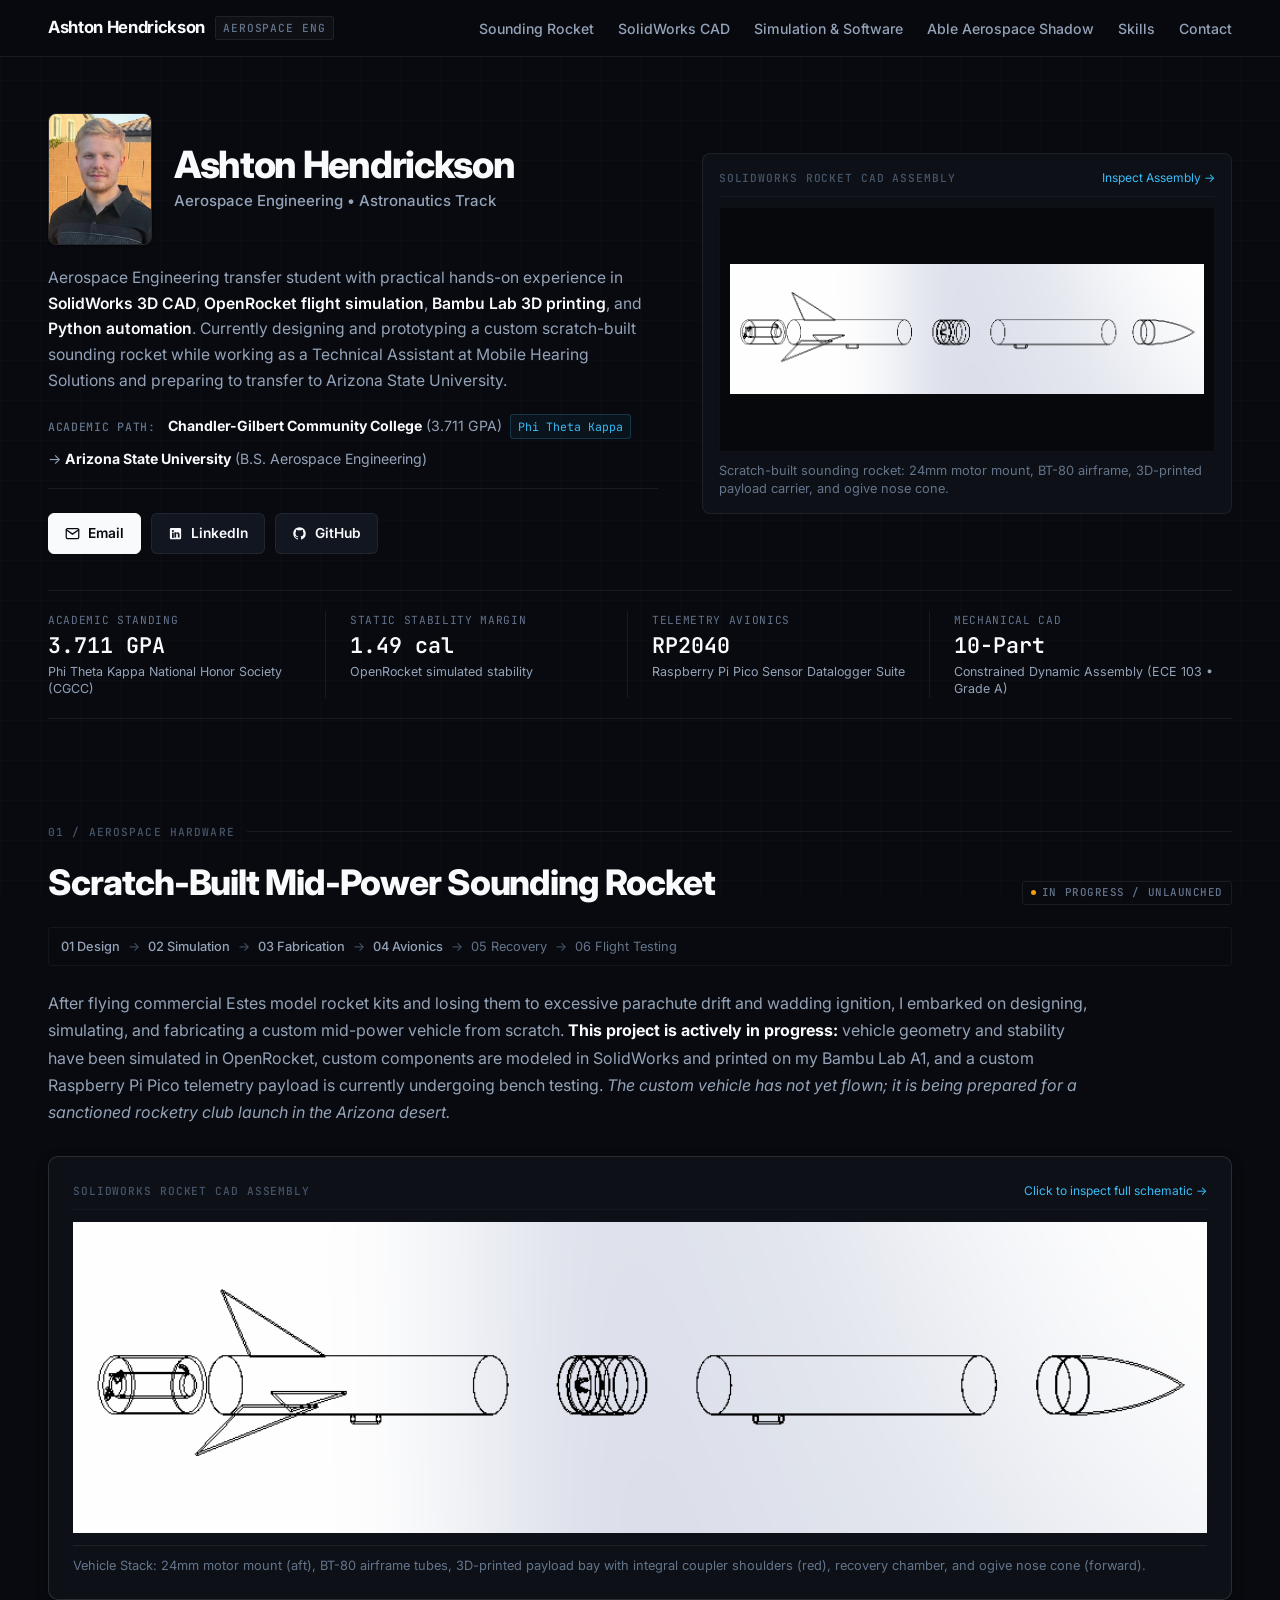
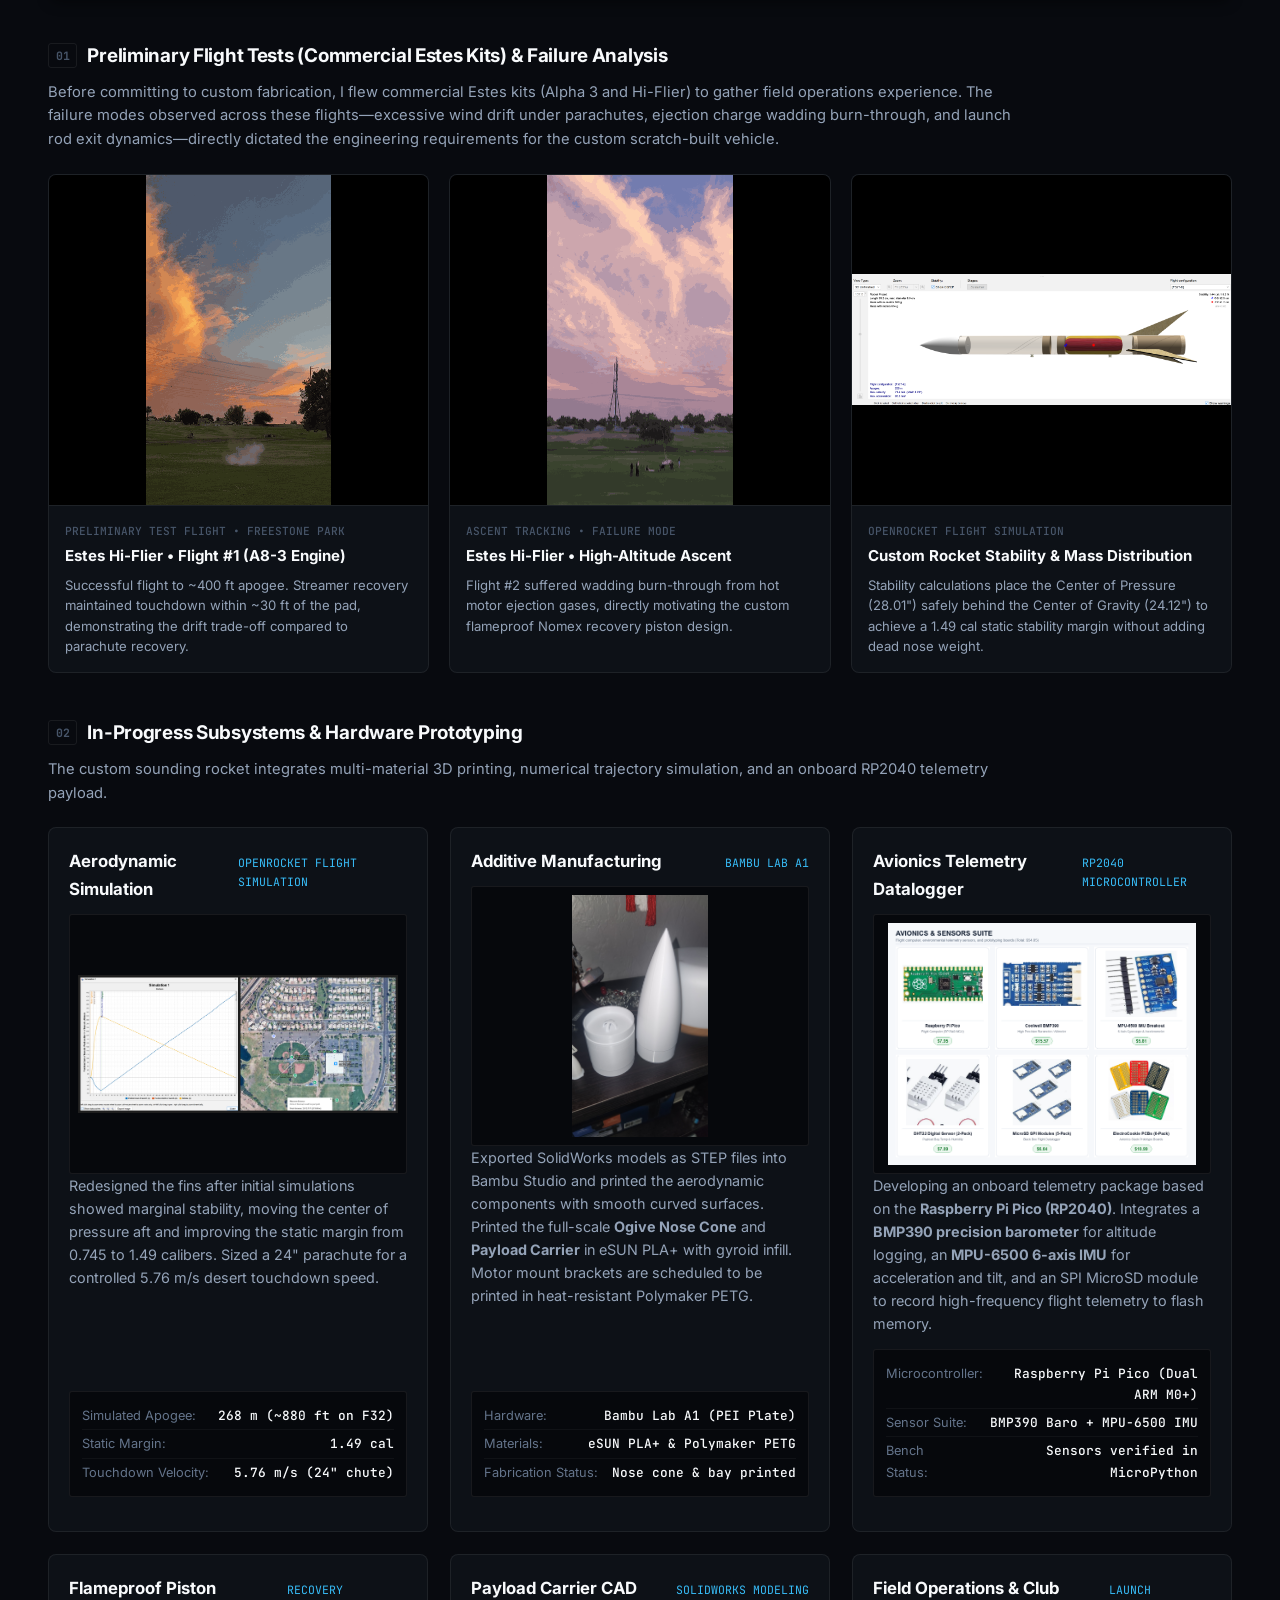
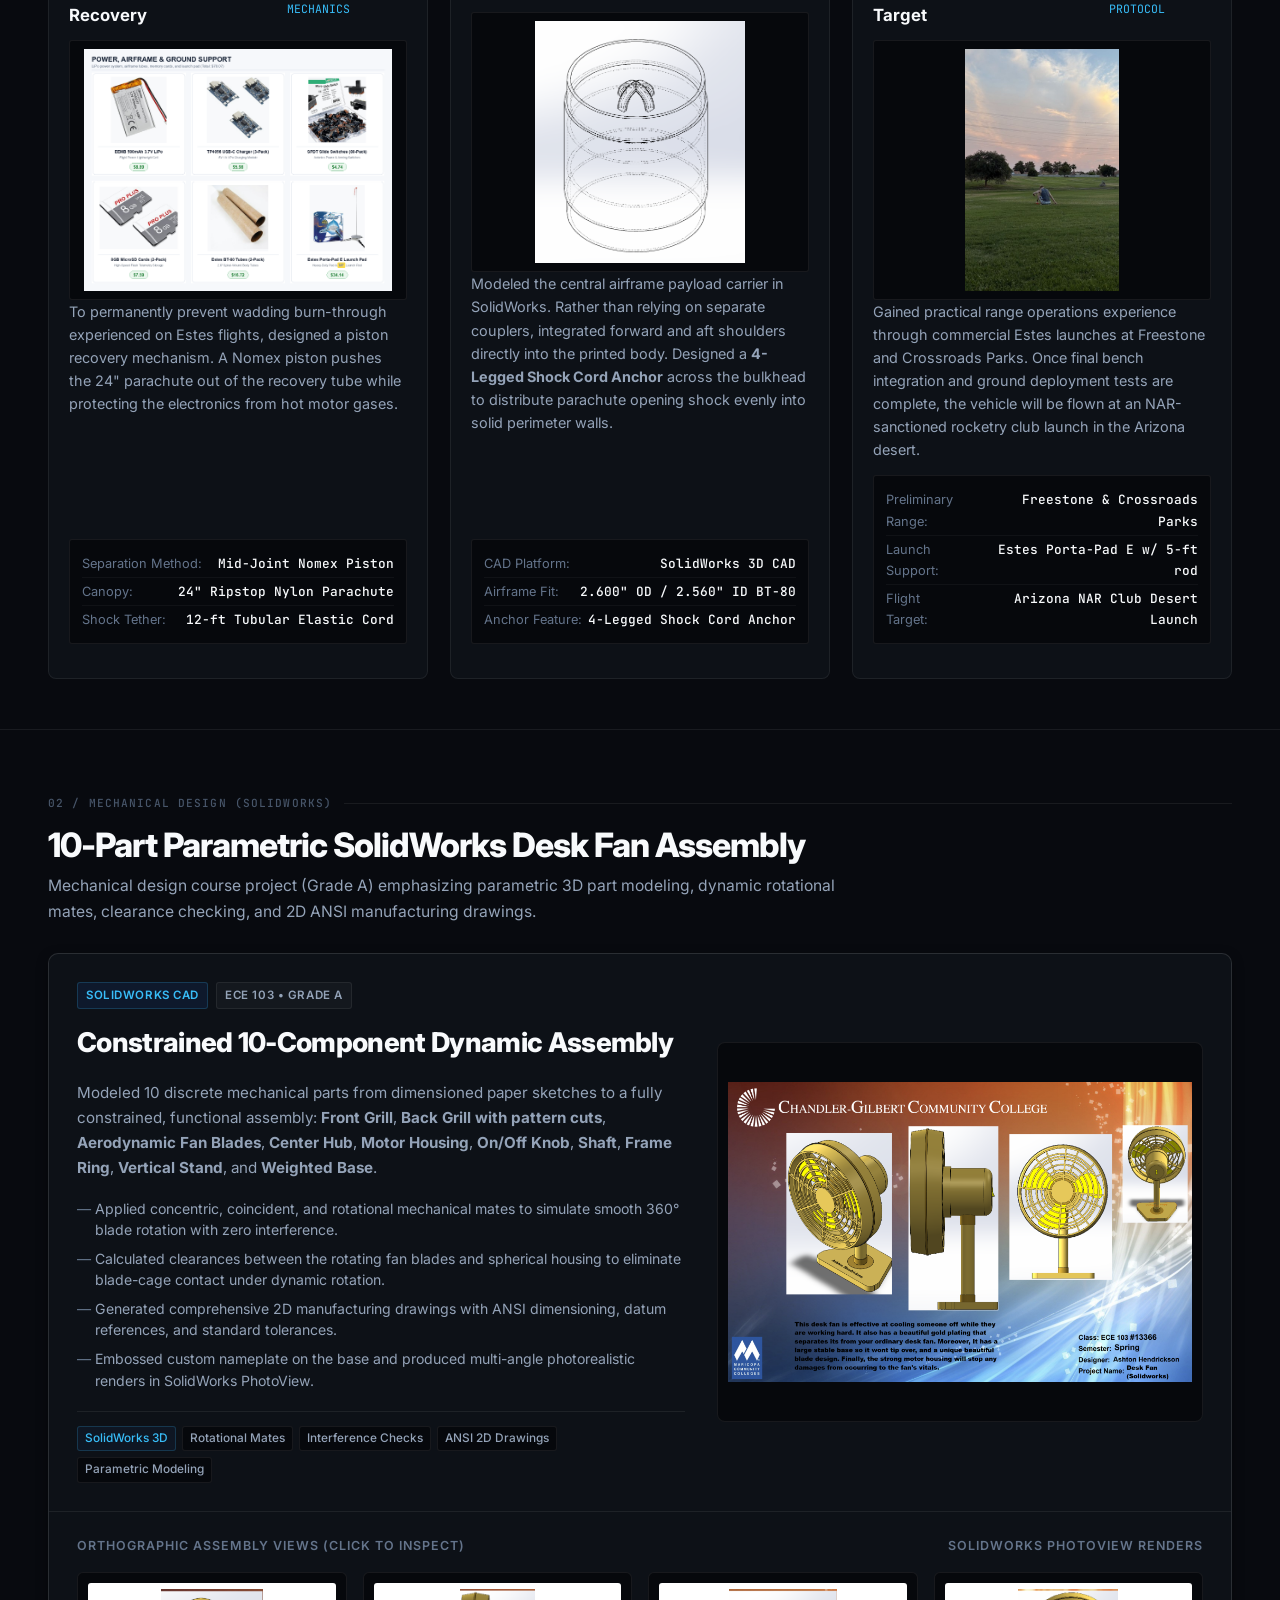
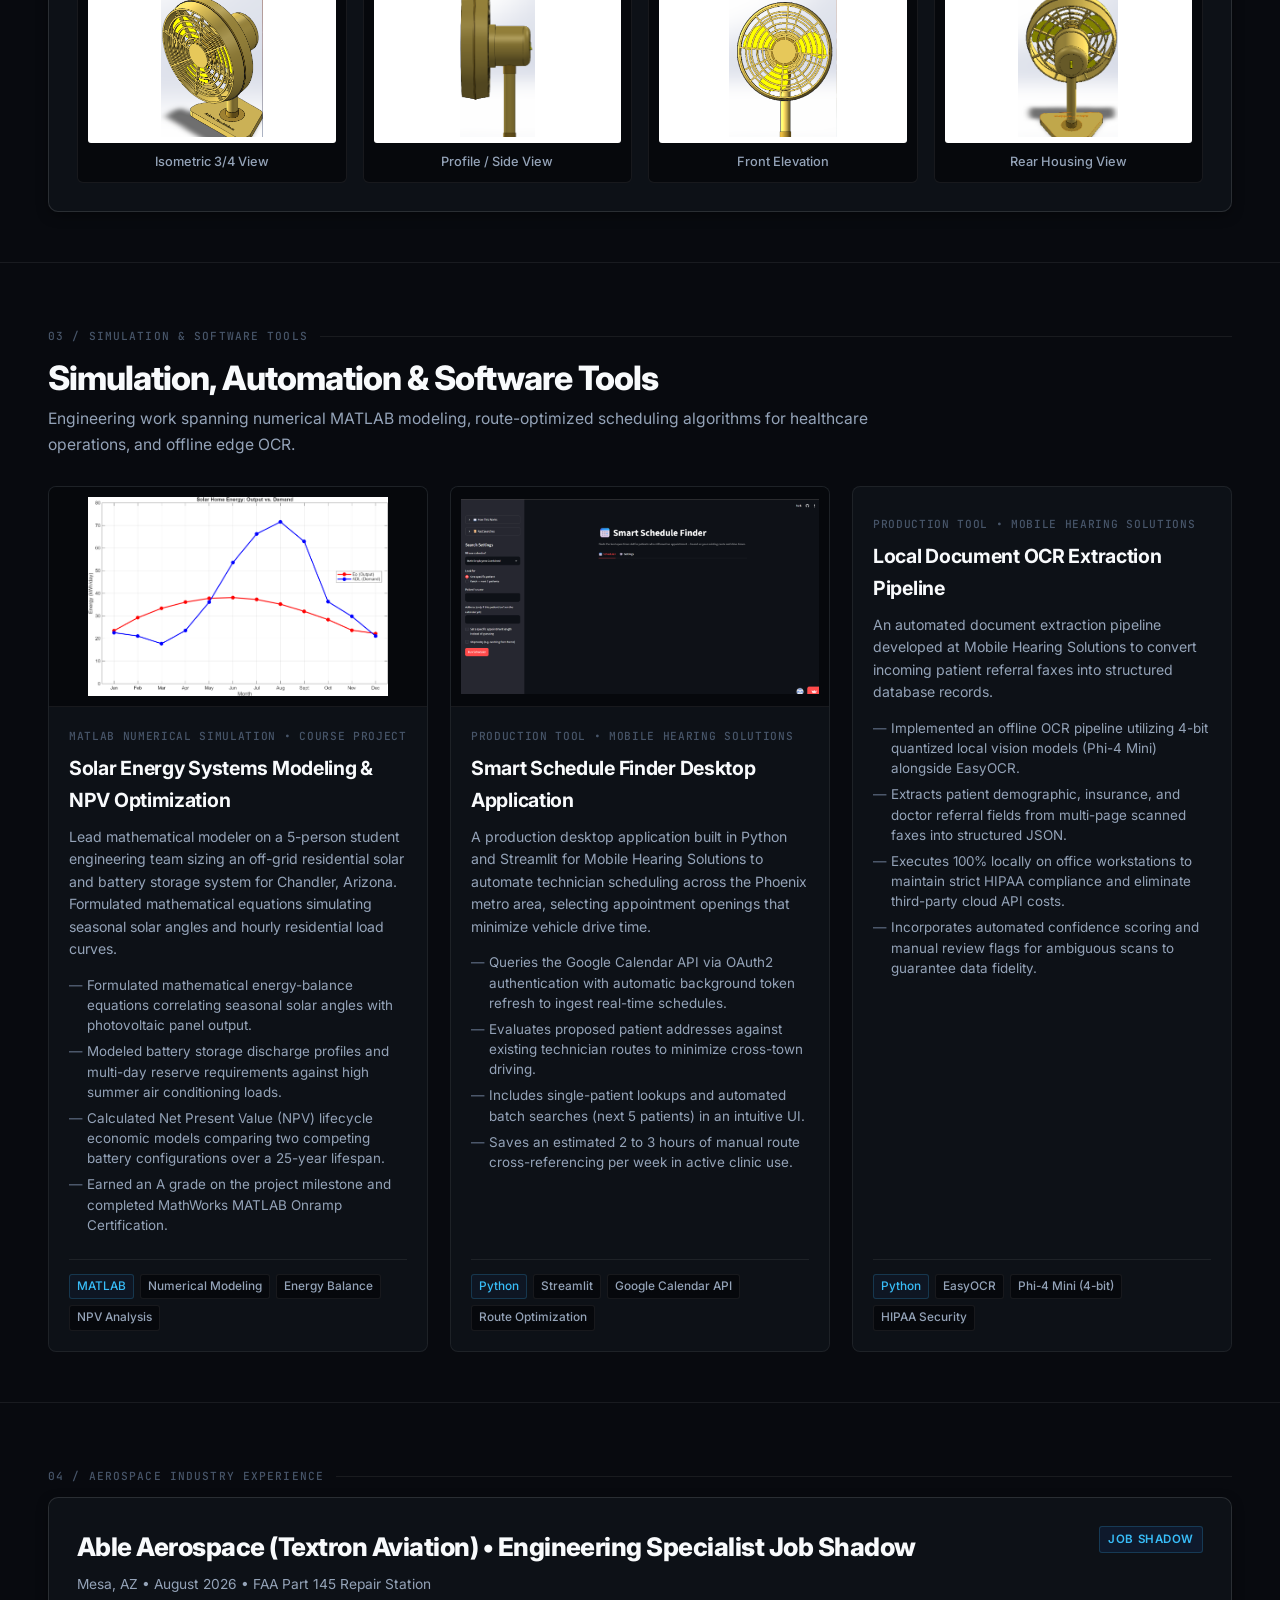
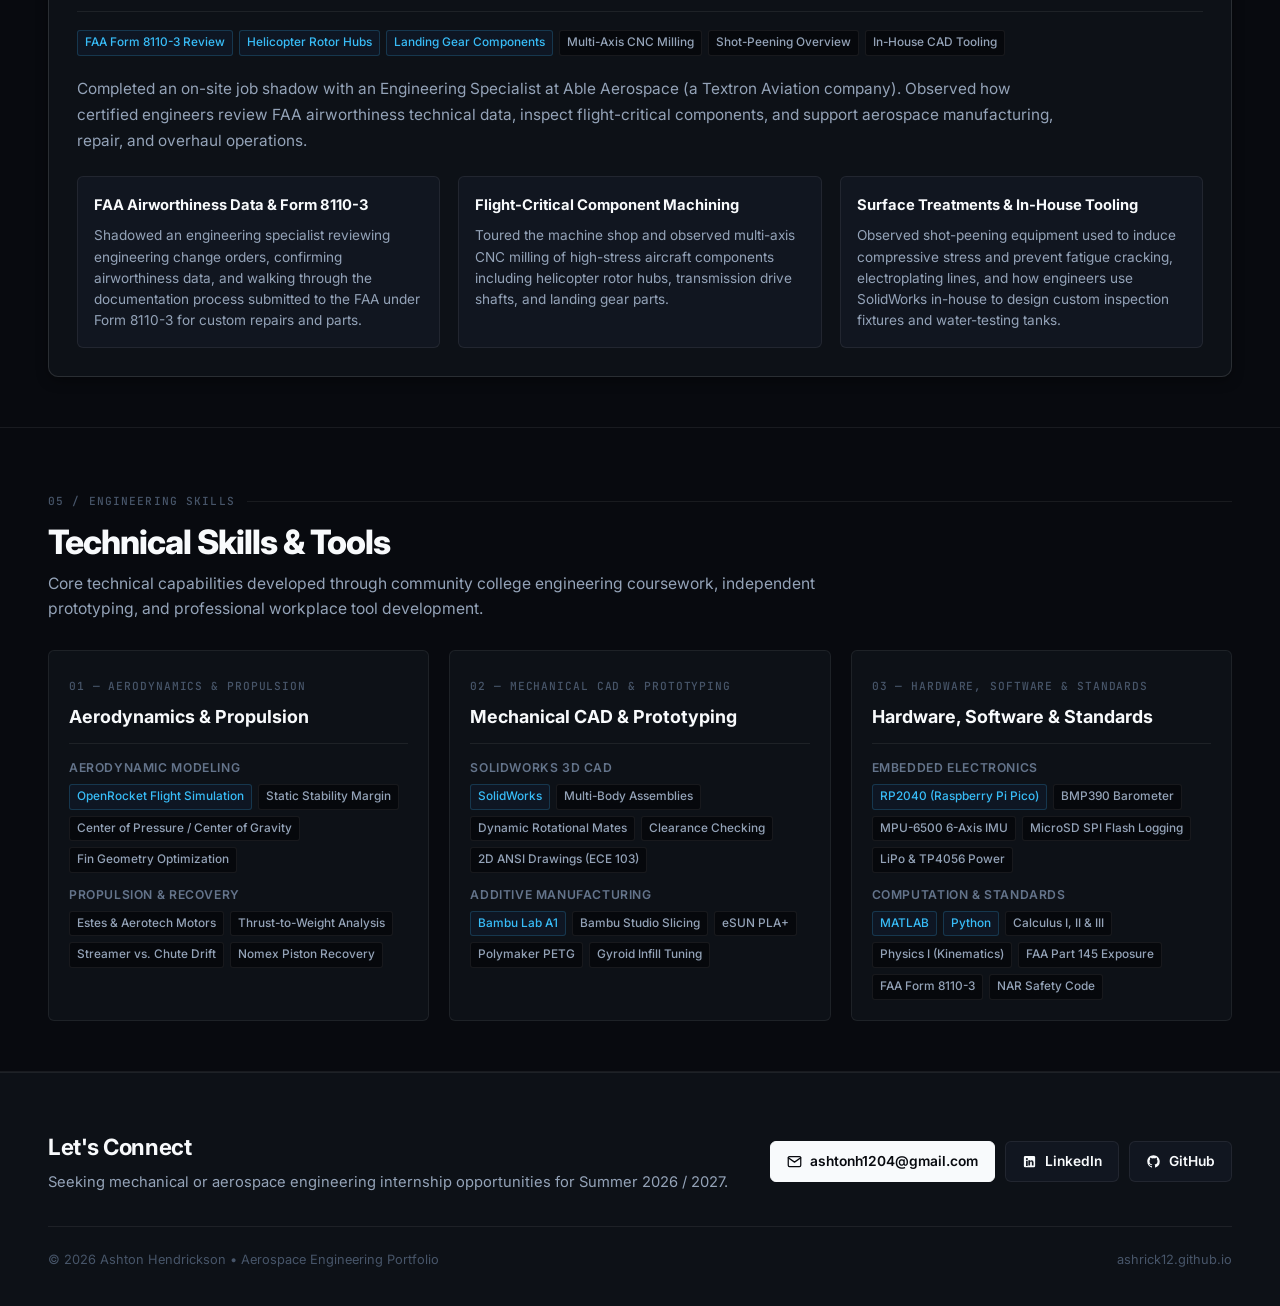
==== commit 4f9b9989: "Add files via upload" ====
--- a/index.html
+++ b/index.html
@@ -61,17 +61,9 @@
           </div>
 
           <div class="hero-actions">
-            <a href="assets/Ashton_Hendrickson_Resume.pdf" target="_blank" class="btn btn-primary">
-              <svg viewBox="0 0 24 24"><path d="M14 2H6a2 2 0 0 0-2 2v16a2 2 0 0 0 2 2h12a2 2 0 0 0 2-2V8z" fill="none" stroke="currentColor" stroke-width="2" stroke-linecap="round" stroke-linejoin="round"/><polyline points="14 2 14 8 20 8" fill="none" stroke="currentColor" stroke-width="2" stroke-linecap="round" stroke-linejoin="round"/><line x1="16" y1="13" x2="8" y2="13" stroke="currentColor" stroke-width="2" stroke-linecap="round"/><line x1="16" y1="17" x2="8" y2="17" stroke="currentColor" stroke-width="2" stroke-linecap="round"/></svg>
-              Download Resume (PDF)
-            </a>
-            <a href="mailto:ashtonh1204@gmail.com" class="btn btn-secondary">
-              <svg viewBox="0 0 24 24"><path d="M4 4h16c1.1 0 2 .9 2 2v12c0 1.1-.9 2-2 2H4c-1.1 0-2-.9-2-2V6c0-1.1.9-2 2-2z" fill="none" stroke="currentColor" stroke-width="2" stroke-linecap="round"/><polyline points="22,6 12,13 2,6" fill="none" stroke="currentColor" stroke-width="2" stroke-linecap="round" stroke-linejoin="round"/></svg>
+            <a href="mailto:ashtonh1204@gmail.com" class="btn btn-primary">
+              <svg viewBox="0 0 24 24"><path d="M4 4h16c1.1 0 2 .9 2 2v12c0 1.1-.9 2-2 2H4c-1.1 0-2-.9-2-2V6c0-1.1.9-2 2-2z" fill="none" stroke="currentColor" stroke-width="2" stroke-linecap="round" stroke-linejoin="round"/><polyline points="22,6 12,13 2,6" fill="none" stroke="currentColor" stroke-width="2" stroke-linecap="round" stroke-linejoin="round"/></svg>
               Email
-            </a>
-            <a href="tel:4805289329" class="btn btn-secondary">
-              <svg viewBox="0 0 24 24"><path d="M22 16.92v3a2 2 0 0 1-2.18 2 19.79 19.79 0 0 1-8.63-3.07 19.5 19.5 0 0 1-6-6 19.79 19.79 0 0 1-3.07-8.67A2 2 0 0 1 4.11 2h3a2 2 0 0 1 2 1.72 12.84 12.84 0 0 0 .7 2.81 2 2 0 0 1-.45 2.11L8.09 9.91a16 16 0 0 0 6 6l1.27-1.27a2 2 0 0 1 2.11-.45 12.84 12.84 0 0 0 2.81.7A2 2 0 0 1 22 16.92z" fill="none" stroke="currentColor" stroke-width="2" stroke-linecap="round" stroke-linejoin="round"/></svg>
-              (480) 528-9329
             </a>
             <a href="https://www.linkedin.com/in/ashton-hendrickson-55508a262" target="_blank" rel="noopener noreferrer" class="btn btn-secondary">
               <svg viewBox="0 0 24 24"><path d="M19 3a2 2 0 0 1 2 2v14a2 2 0 0 1-2 2H5a2 2 0 0 1-2-2V5a2 2 0 0 1 2-2h14m-.5 15.5v-5.3a3.26 3.26 0 0 0-3.26-3.26c-.85 0-1.84.52-2.28 1.3v-1.11h-2.79v8.37h2.79v-4.93c0-.77.62-1.4 1.39-1.4a1.4 1.4 0 0 1 1.4 1.4v4.93h2.75M6.46 10.9v8.37H9.2V10.9H6.46M7.83 6.25c-.9 0-1.63.73-1.63 1.63s.73 1.63 1.63 1.63c.9 0 1.63-.73 1.63-1.63s-.73-1.63-1.63-1.63Z"/></svg>
@@ -722,17 +714,9 @@
           </p>
         </div>
         <div class="hero-actions">
-          <a href="assets/Ashton_Hendrickson_Resume.pdf" target="_blank" class="btn btn-primary">
-            <svg viewBox="0 0 24 24"><path d="M14 2H6a2 2 0 0 0-2 2v16a2 2 0 0 0 2 2h12a2 2 0 0 0 2-2V8z" fill="none" stroke="currentColor" stroke-width="2" stroke-linecap="round" stroke-linejoin="round"/><polyline points="14 2 14 8 20 8" fill="none" stroke="currentColor" stroke-width="2" stroke-linecap="round" stroke-linejoin="round"/><line x1="16" y1="13" x2="8" y2="13" stroke="currentColor" stroke-width="2" stroke-linecap="round"/><line x1="16" y1="17" x2="8" y2="17" stroke="currentColor" stroke-width="2" stroke-linecap="round"/></svg>
-            Resume (PDF)
-          </a>
-          <a href="mailto:ashtonh1204@gmail.com" class="btn btn-secondary">
-            <svg viewBox="0 0 24 24"><path d="M4 4h16c1.1 0 2 .9 2 2v12c0 1.1-.9 2-2 2H4c-1.1 0-2-.9-2-2V6c0-1.1.9-2 2-2z" fill="none" stroke="currentColor" stroke-width="2" stroke-linecap="round"/><polyline points="22,6 12,13 2,6" fill="none" stroke="currentColor" stroke-width="2" stroke-linecap="round" stroke-linejoin="round"/></svg>
+          <a href="mailto:ashtonh1204@gmail.com" class="btn btn-primary">
+            <svg viewBox="0 0 24 24"><path d="M4 4h16c1.1 0 2 .9 2 2v12c0 1.1-.9 2-2 2H4c-1.1 0-2-.9-2-2V6c0-1.1.9-2 2-2z" fill="none" stroke="currentColor" stroke-width="2" stroke-linecap="round" stroke-linejoin="round"/><polyline points="22,6 12,13 2,6" fill="none" stroke="currentColor" stroke-width="2" stroke-linecap="round" stroke-linejoin="round"/></svg>
             ashtonh1204@gmail.com
-          </a>
-          <a href="tel:4805289329" class="btn btn-secondary">
-            <svg viewBox="0 0 24 24"><path d="M22 16.92v3a2 2 0 0 1-2.18 2 19.79 19.79 0 0 1-8.63-3.07 19.5 19.5 0 0 1-6-6 19.79 19.79 0 0 1-3.07-8.67A2 2 0 0 1 4.11 2h3a2 2 0 0 1 2 1.72 12.84 12.84 0 0 0 .7 2.81 2 2 0 0 1-.45 2.11L8.09 9.91a16 16 0 0 0 6 6l1.27-1.27a2 2 0 0 1 2.11-.45 12.84 12.84 0 0 0 2.81.7A2 2 0 0 1 22 16.92z" fill="none" stroke="currentColor" stroke-width="2" stroke-linecap="round" stroke-linejoin="round"/></svg>
-            (480) 528-9329
           </a>
           <a href="https://www.linkedin.com/in/ashton-hendrickson-55508a262" target="_blank" rel="noopener noreferrer" class="btn btn-secondary">
             <svg viewBox="0 0 24 24"><path d="M19 3a2 2 0 0 1 2 2v14a2 2 0 0 1-2 2H5a2 2 0 0 1-2-2V5a2 2 0 0 1 2-2h14m-.5 15.5v-5.3a3.26 3.26 0 0 0-3.26-3.26c-.85 0-1.84.52-2.28 1.3v-1.11h-2.79v8.37h2.79v-4.93c0-.77.62-1.4 1.39-1.4a1.4 1.4 0 0 1 1.4 1.4v4.93h2.75M6.46 10.9v8.37H9.2V10.9H6.46M7.83 6.25c-.9 0-1.63.73-1.63 1.63s.73 1.63 1.63 1.63c.9 0 1.63-.73 1.63-1.63s-.73-1.63-1.63-1.63Z"/></svg>
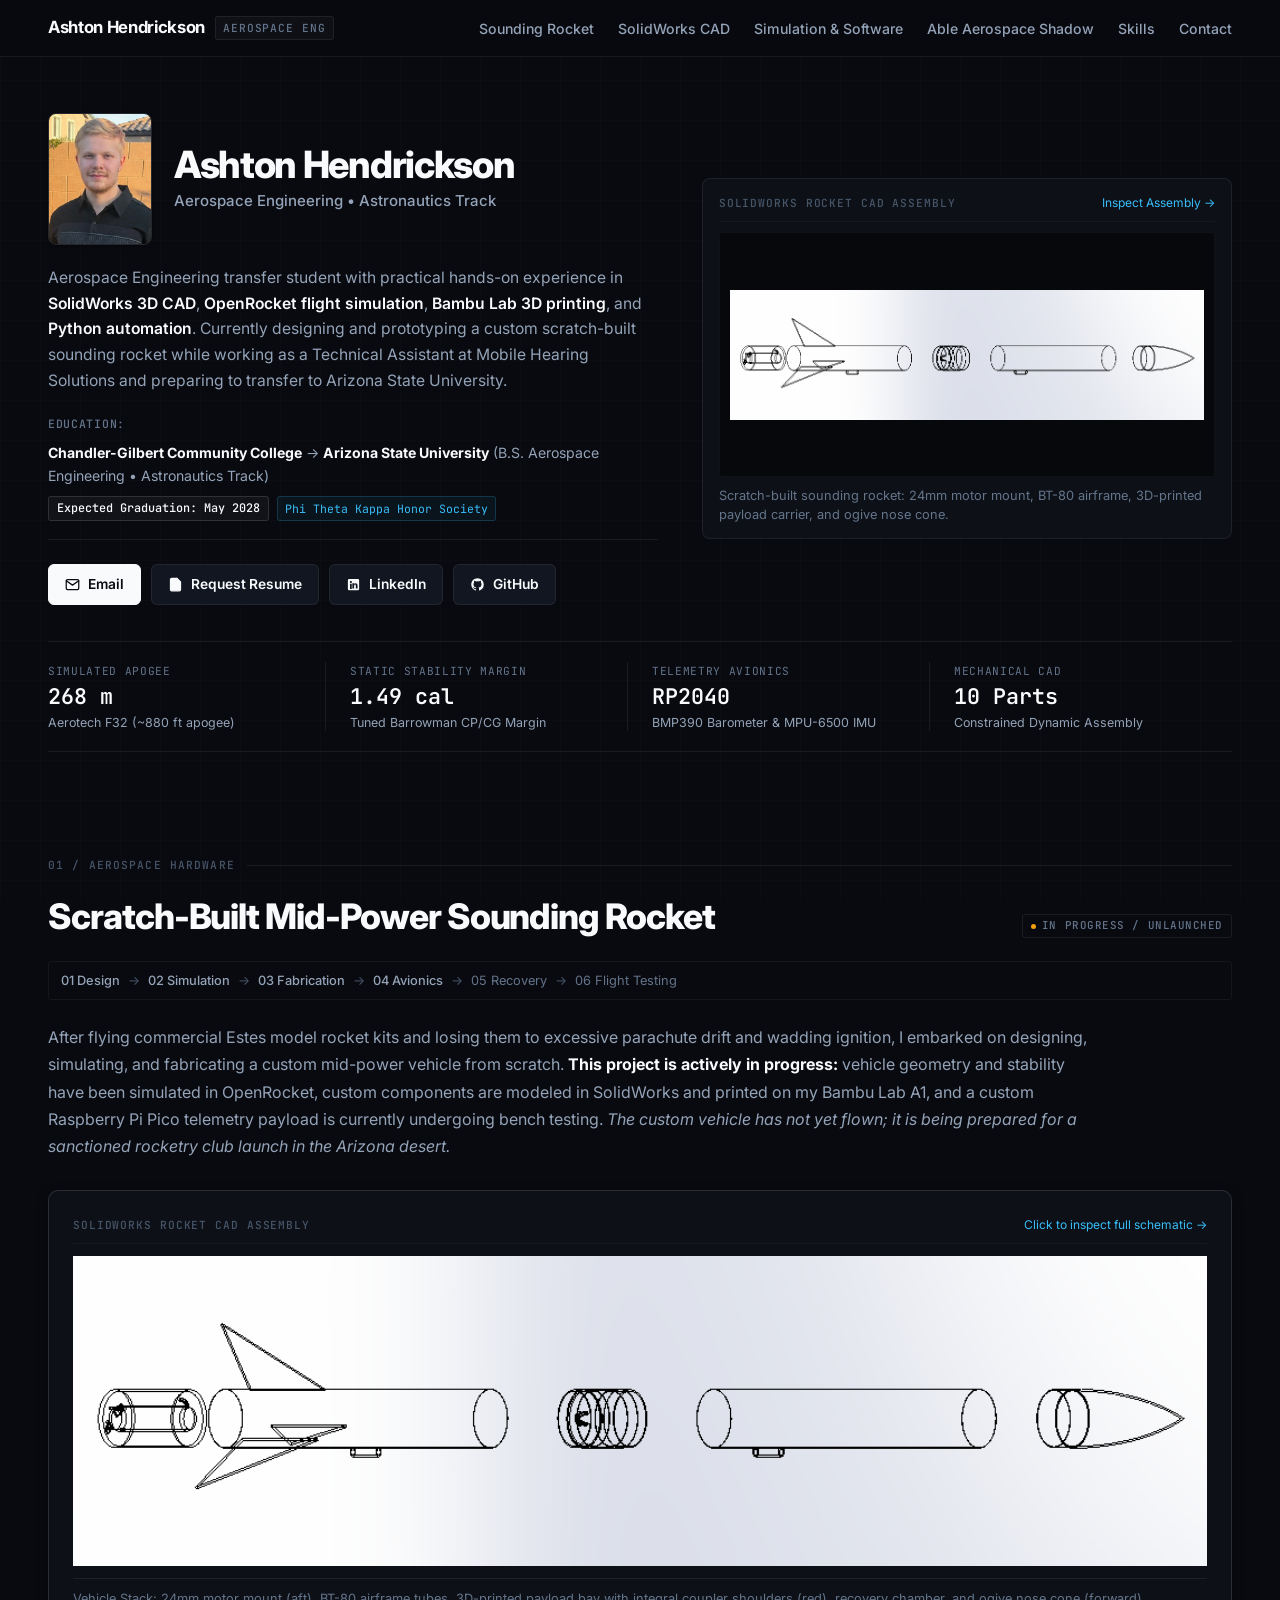
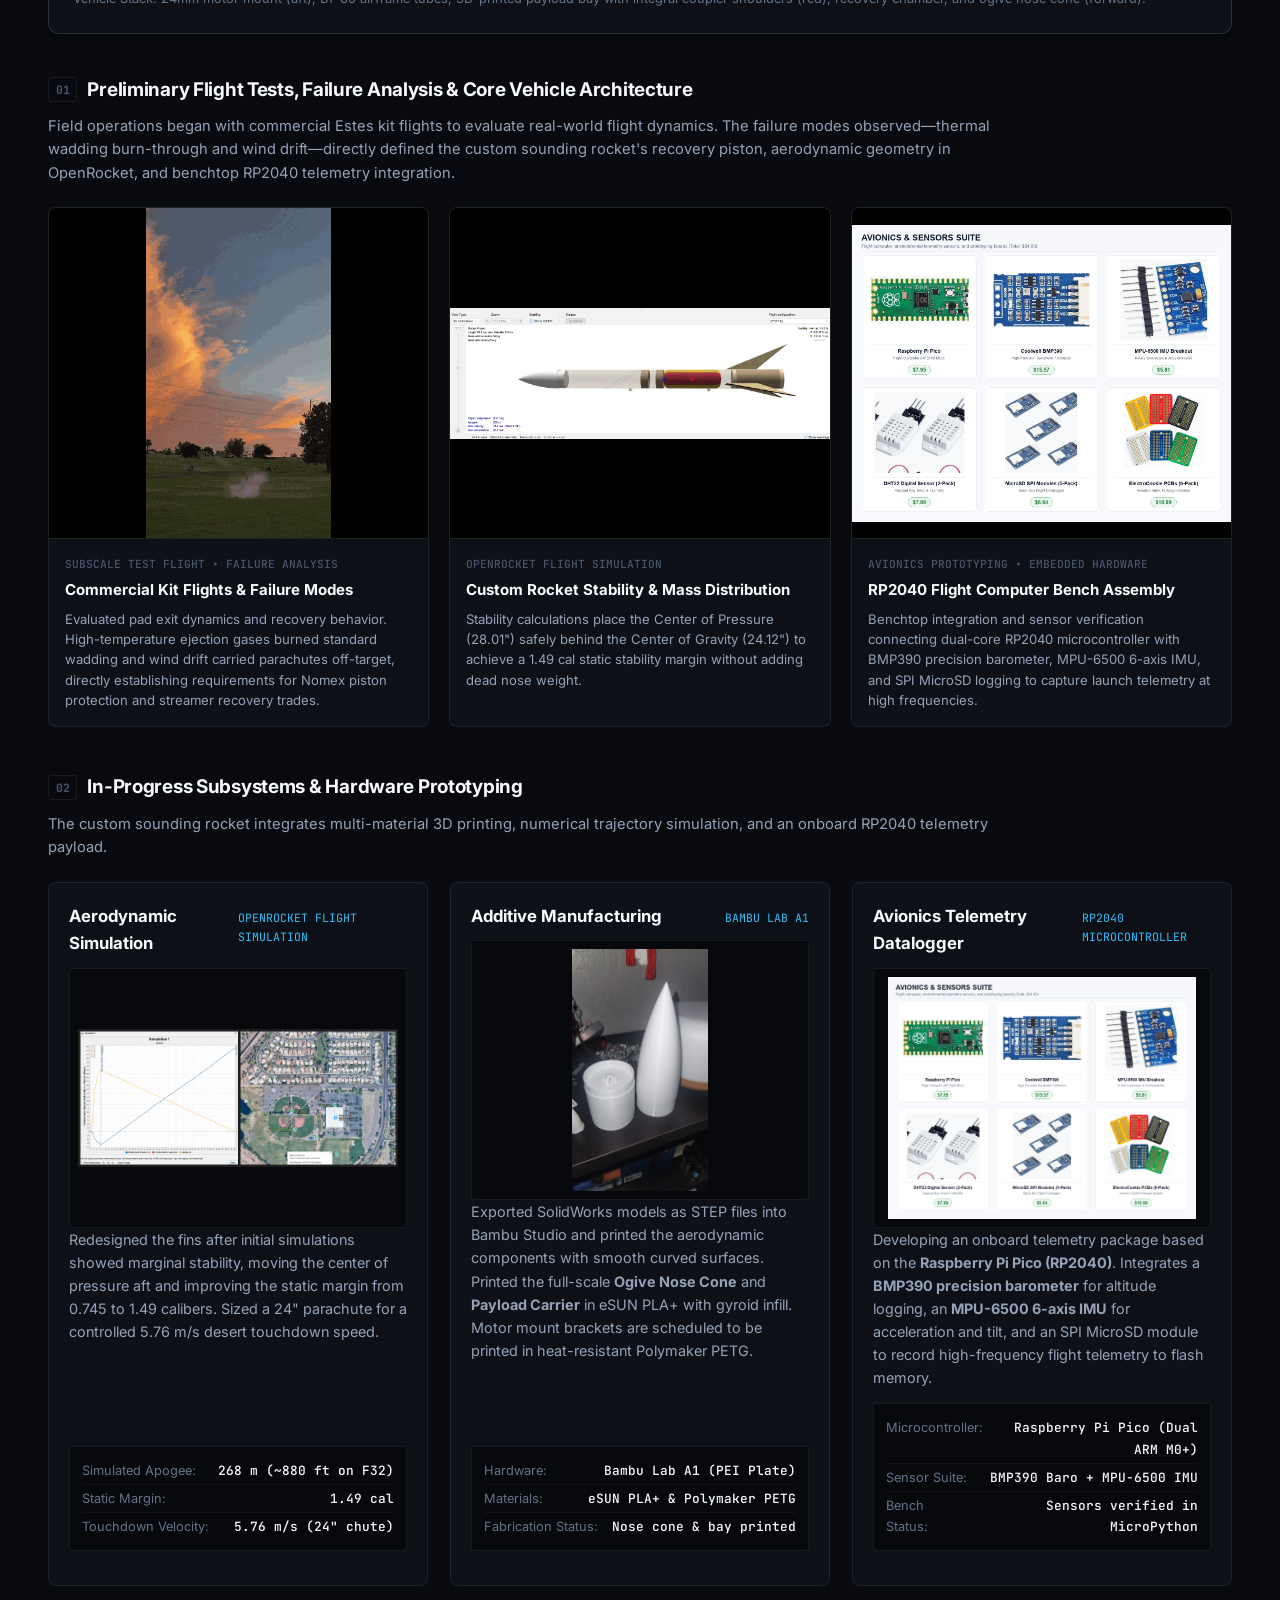
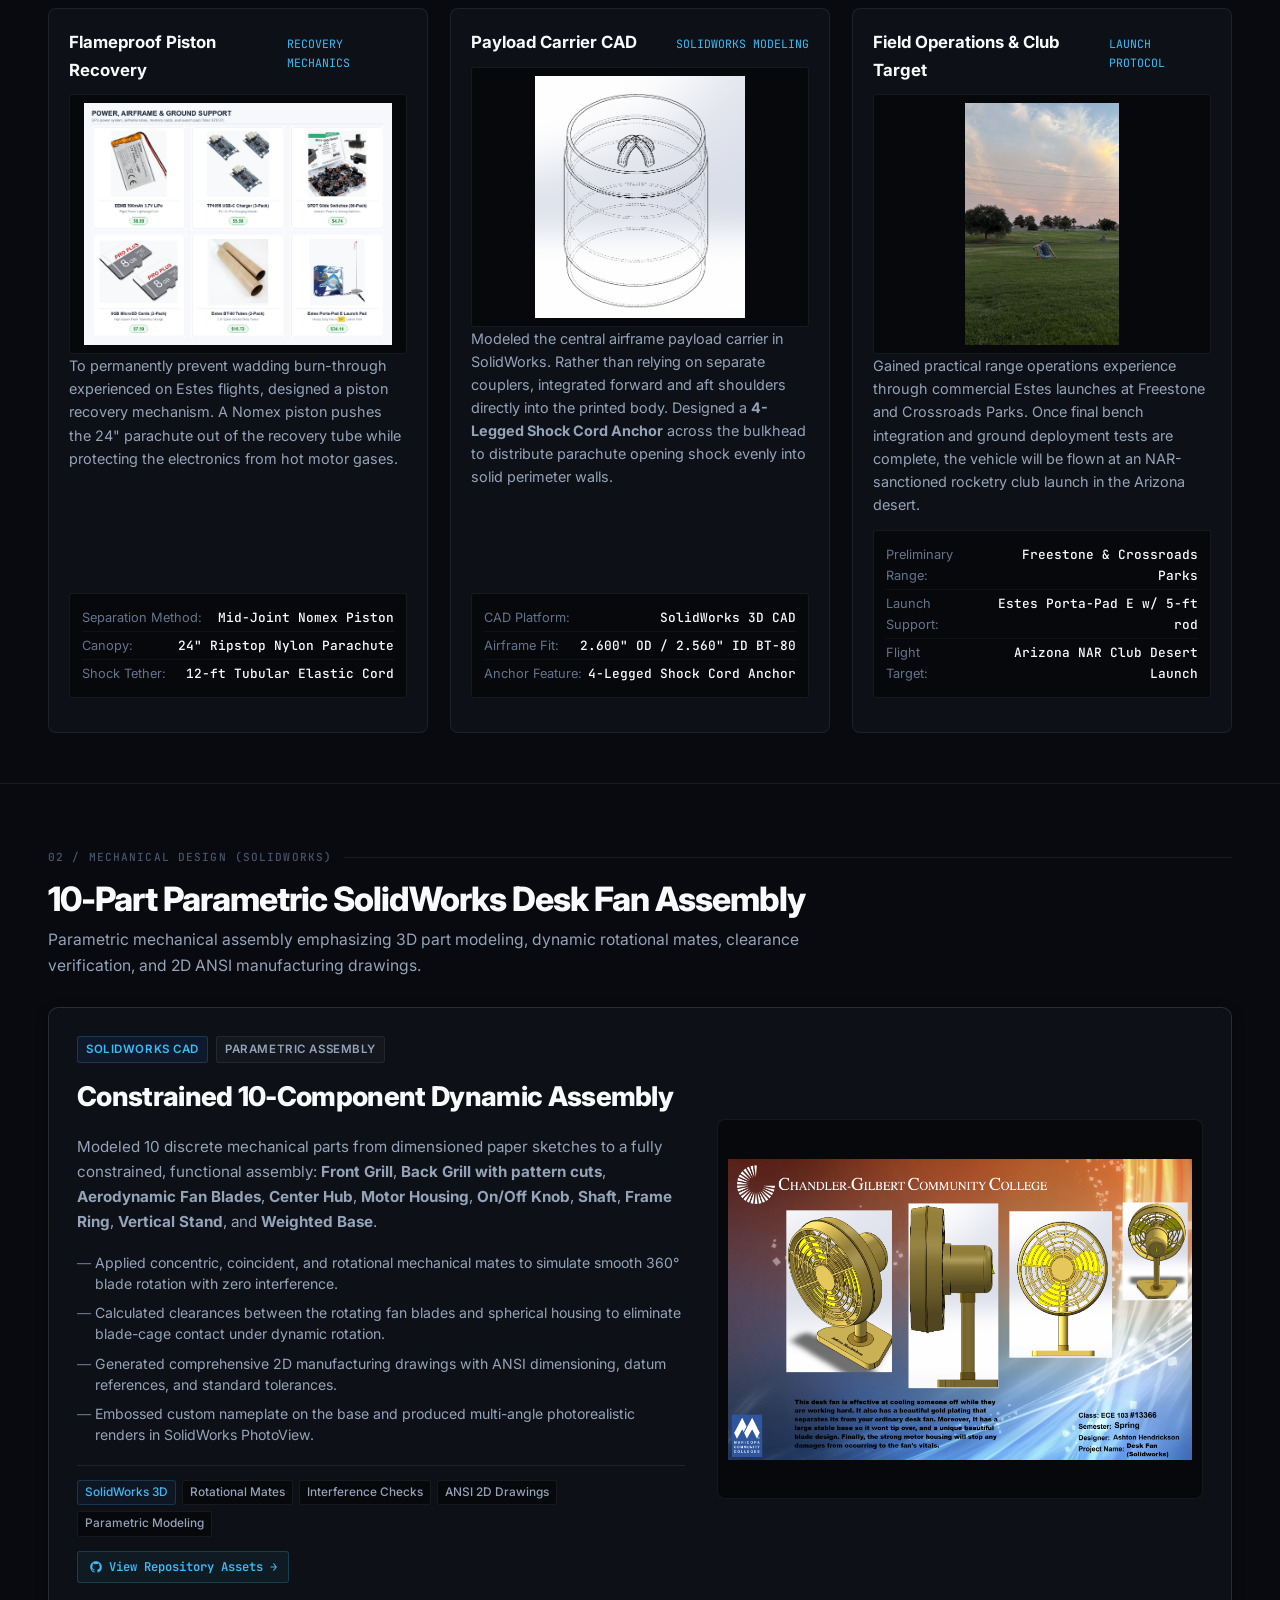
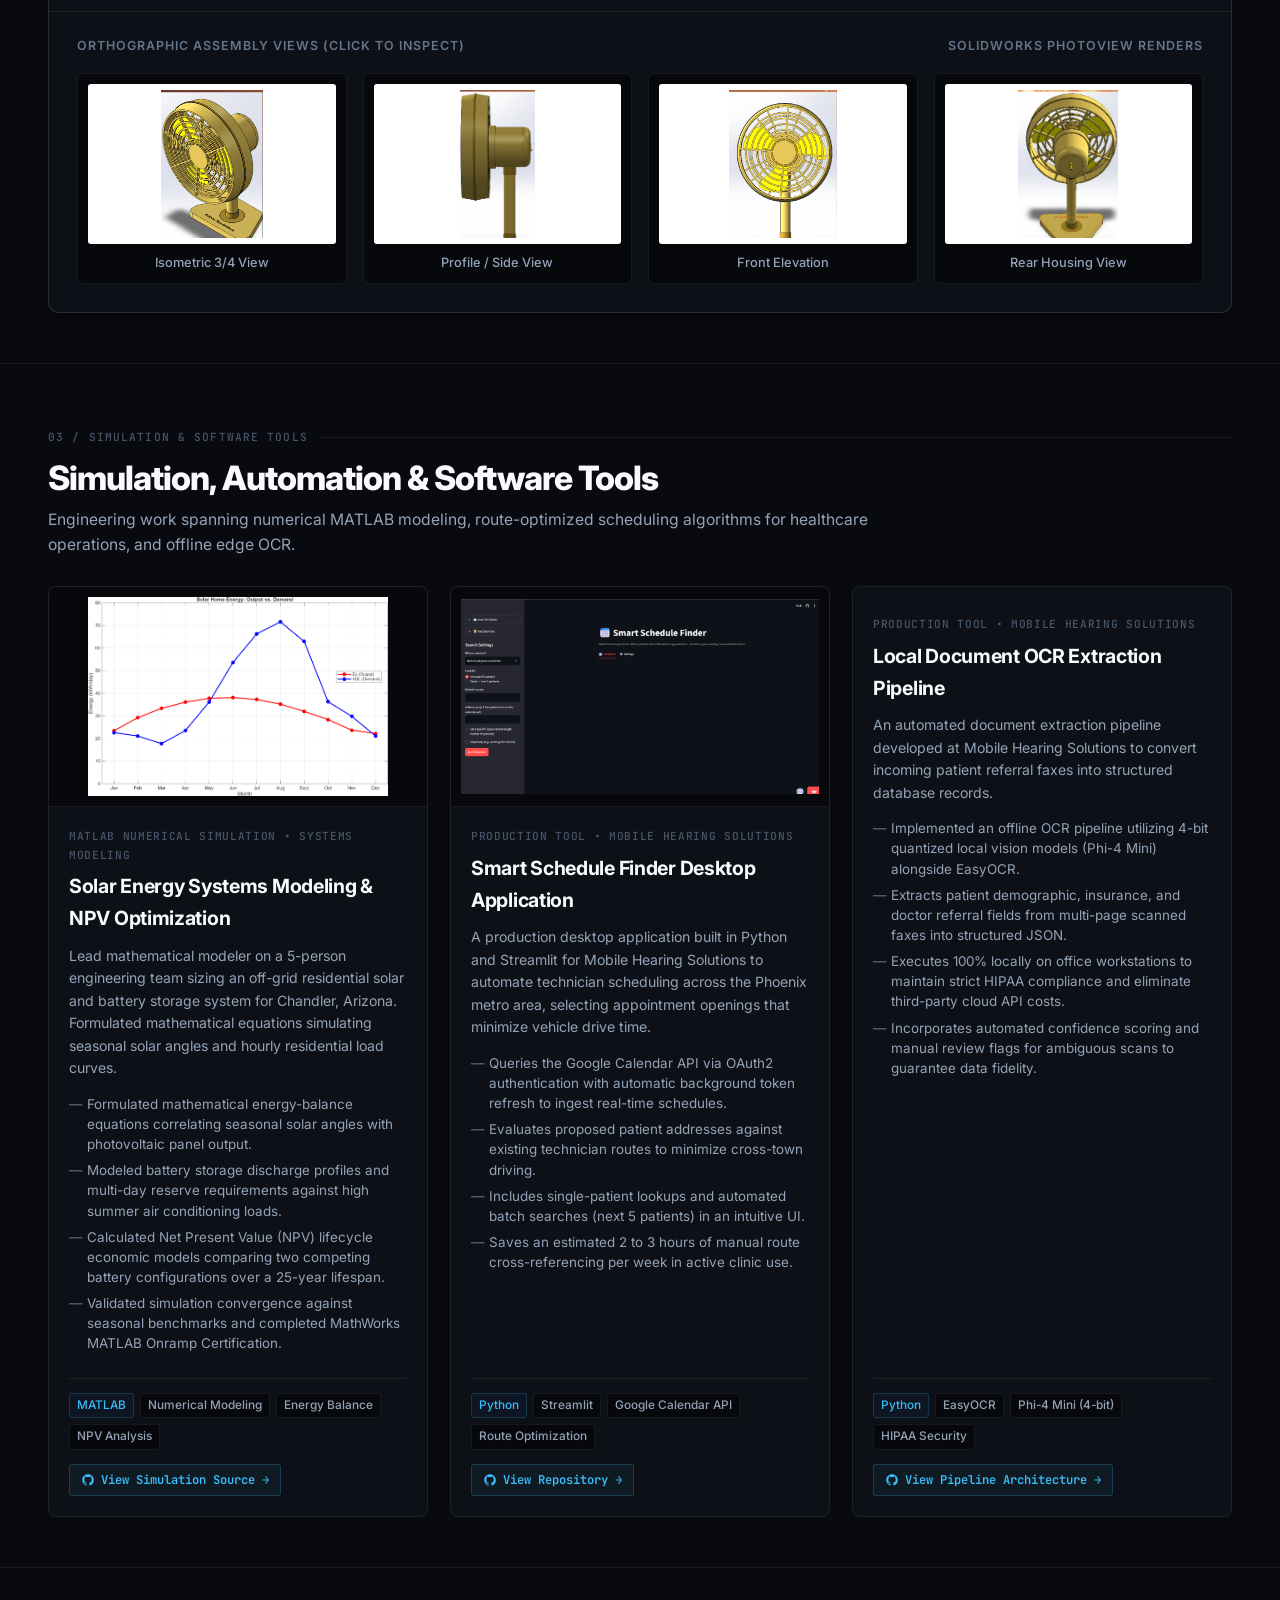
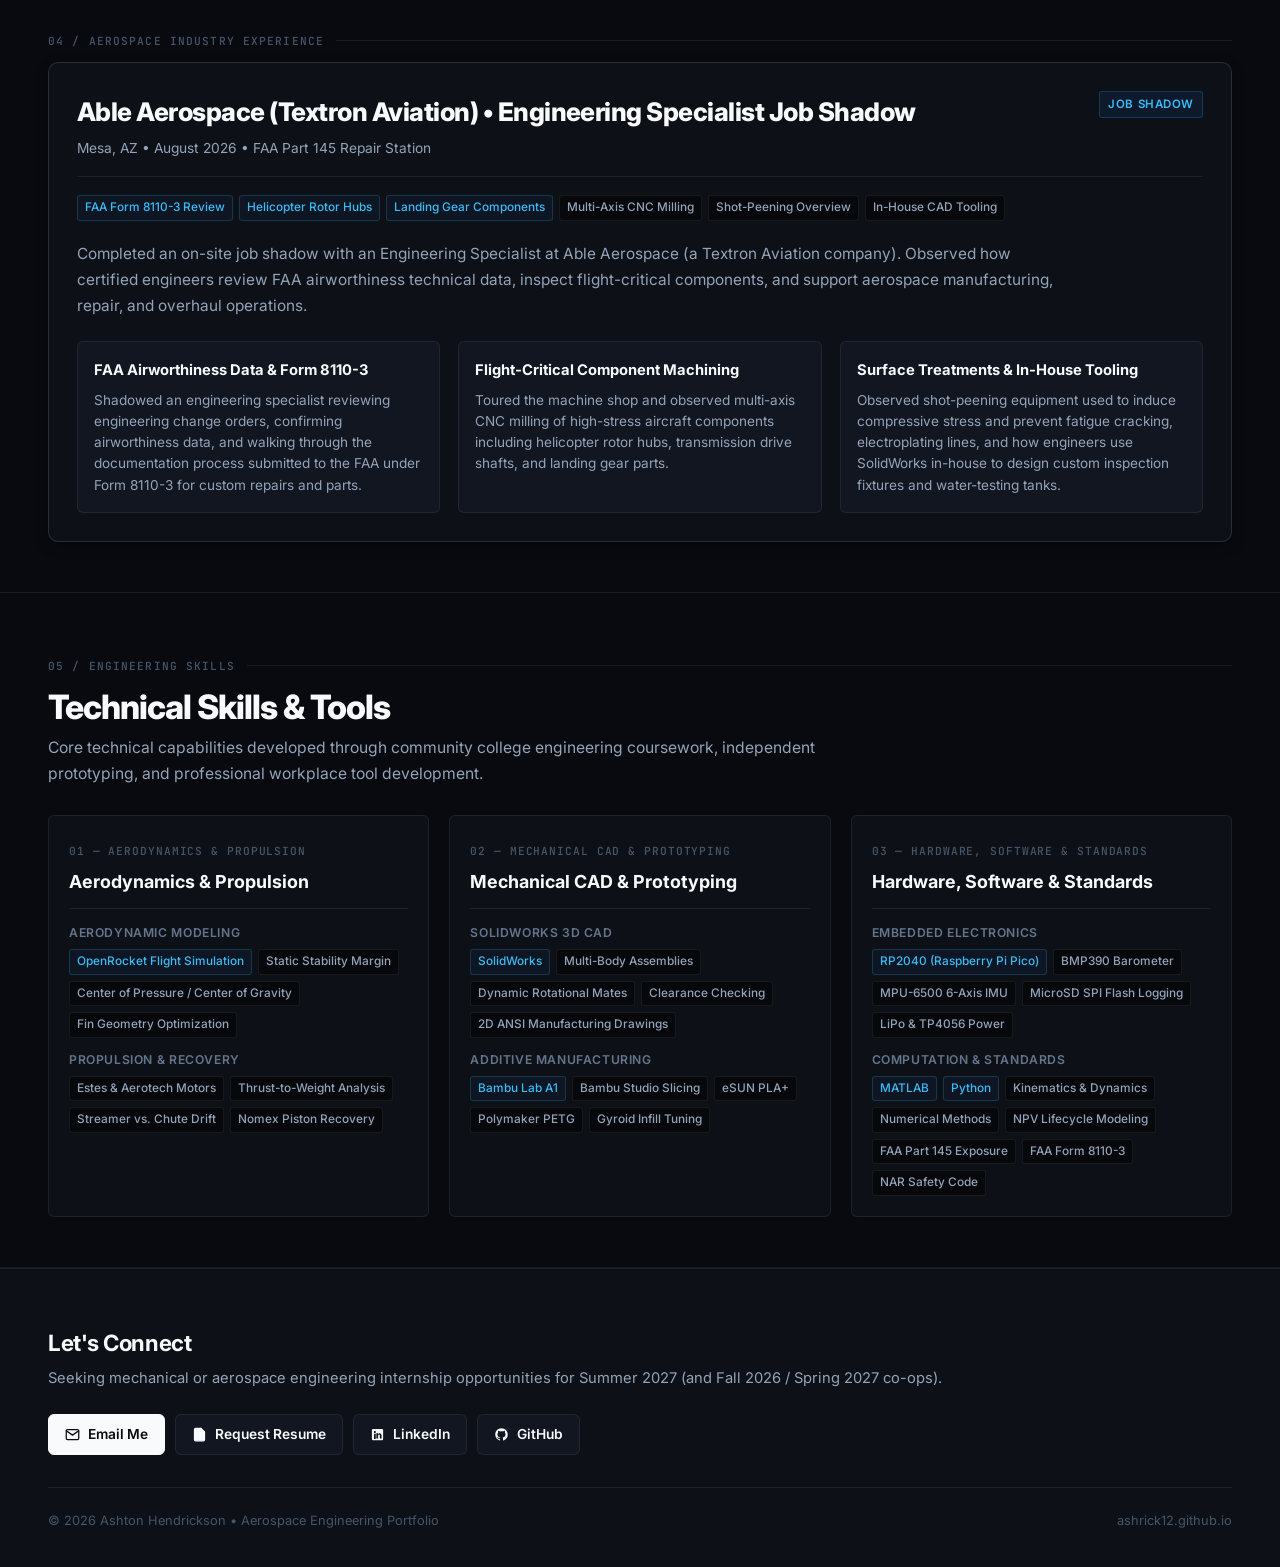
==== commit 002348a6: "Add files via upload" ====
--- a/index.html
+++ b/index.html
@@ -38,7 +38,7 @@
         <!-- Hero Left: Personal & Academic Credentials -->
         <div class="hero-left">
           <div class="hero-identity">
-            <img src="assets/headshot.png" alt="Ashton Hendrickson" class="hero-avatar" onclick="openModal('assets/headshot.png', 'Ashton Hendrickson — Aerospace Engineering Student (Astronautics Track)')" title="Click to view portrait">
+            <img src="assets/headshot.png" alt="Ashton Hendrickson" class="hero-avatar">
             <div class="hero-name-wrap">
               <h1>Ashton Hendrickson</h1>
               <div class="hero-role">Aerospace Engineering &bull; Astronautics Track</div>
@@ -52,18 +52,22 @@
             working as a Technical Assistant at Mobile Hearing Solutions and preparing to transfer to Arizona State University.
           </p>
 
-          <!-- Flat Editorial Academic Path -->
+          <!-- Education Path -->
           <div class="academic-path-row">
-            <span class="academic-label">Academic Path:</span>
-            <span><strong>Chandler-Gilbert Community College</strong> (3.711 GPA)</span>
-            <span class="academic-badge">Phi Theta Kappa</span>
-            <span>&rarr; <strong>Arizona State University</strong> (B.S. Aerospace Engineering)</span>
+            <span class="academic-label">Education:</span>
+            <span><strong>Chandler-Gilbert Community College</strong> &rarr; <strong>Arizona State University</strong> (B.S. Aerospace Engineering &bull; Astronautics Track)</span>
+            <span class="academic-grad">Expected Graduation: May 2028</span>
+            <span class="academic-badge">Phi Theta Kappa Honor Society</span>
           </div>
 
           <div class="hero-actions">
-            <a href="mailto:ashtonh1204@gmail.com" class="btn btn-primary">
-              <svg viewBox="0 0 24 24"><path d="M4 4h16c1.1 0 2 .9 2 2v12c0 1.1-.9 2-2 2H4c-1.1 0-2-.9-2-2V6c0-1.1.9-2 2-2z" fill="none" stroke="currentColor" stroke-width="2" stroke-linecap="round" stroke-linejoin="round"/><polyline points="22,6 12,13 2,6" fill="none" stroke="currentColor" stroke-width="2" stroke-linecap="round" stroke-linejoin="round"/></svg>
+            <a href="#" class="btn btn-primary email-link" data-user="ashtonh1204" data-domain="gmail.com" title="Send Email">
+              <svg viewBox="0 0 24 24"><path d="M4 4h16c1.1 0 2 .9 2 2v12c0 1.1-.9 2-2 2H4c-1.1 0-2-.9-2-2V6c0-1.1.9-2 2-2z" fill="none" stroke="currentColor" stroke-width="2" stroke-linecap="round"/><polyline points="22,6 12,13 2,6" fill="none" stroke="currentColor" stroke-width="2" stroke-linecap="round" stroke-linejoin="round"/></svg>
               Email
+            </a>
+            <a href="#" class="btn btn-secondary email-link" data-user="ashtonh1204" data-domain="gmail.com" data-subject="Resume Request - Ashton Hendrickson" title="Request full engineering resume via email">
+              <svg viewBox="0 0 24 24" fill="none" stroke="currentColor" stroke-width="2" stroke-linecap="round" stroke-linejoin="round"><path d="M14 2H6a2 2 0 0 0-2 2v16a2 2 0 0 0 2 2h12a2 2 0 0 0 2-2V8z"></path><polyline points="14 2 14 8 20 8"></polyline><line x1="16" y1="13" x2="8" y2="13"></line><line x1="16" y1="17" x2="8" y2="17"></line><polyline points="10 9 9 9 8 9"></polyline></svg>
+              Request Resume
             </a>
             <a href="https://www.linkedin.com/in/ashton-hendrickson-55508a262" target="_blank" rel="noopener noreferrer" class="btn btn-secondary">
               <svg viewBox="0 0 24 24"><path d="M19 3a2 2 0 0 1 2 2v14a2 2 0 0 1-2 2H5a2 2 0 0 1-2-2V5a2 2 0 0 1 2-2h14m-.5 15.5v-5.3a3.26 3.26 0 0 0-3.26-3.26c-.85 0-1.84.52-2.28 1.3v-1.11h-2.79v8.37h2.79v-4.93c0-.77.62-1.4 1.39-1.4a1.4 1.4 0 0 1 1.4 1.4v4.93h2.75M6.46 10.9v8.37H9.2V10.9H6.46M7.83 6.25c-.9 0-1.63.73-1.63 1.63s.73 1.63 1.63 1.63c.9 0 1.63-.73 1.63-1.63s-.73-1.63-1.63-1.63Z"/></svg>
@@ -97,24 +101,24 @@
       <!-- Quick Engineering Specs Readout (Flat, Editorial, 4 Items) -->
       <div class="specs-readout-strip">
         <div class="readout-item">
-          <span class="readout-label">Academic Standing</span>
-          <span class="readout-value">3.711 GPA</span>
-          <span class="readout-sub">Phi Theta Kappa National Honor Society (CGCC)</span>
+          <span class="readout-label">Simulated Apogee</span>
+          <span class="readout-value">268 m</span>
+          <span class="readout-sub">Aerotech F32 (~880 ft apogee)</span>
         </div>
         <div class="readout-item">
           <span class="readout-label">Static Stability Margin</span>
           <span class="readout-value">1.49 cal</span>
-          <span class="readout-sub">OpenRocket simulated stability</span>
+          <span class="readout-sub">Tuned Barrowman CP/CG Margin</span>
         </div>
         <div class="readout-item">
           <span class="readout-label">Telemetry Avionics</span>
           <span class="readout-value">RP2040</span>
-          <span class="readout-sub">Raspberry Pi Pico Sensor Datalogger Suite</span>
+          <span class="readout-sub">BMP390 Barometer & MPU-6500 IMU</span>
         </div>
         <div class="readout-item">
           <span class="readout-label">Mechanical CAD</span>
-          <span class="readout-value">10-Part</span>
-          <span class="readout-sub">Constrained Dynamic Assembly (ECE 103 &bull; Grade A)</span>
+          <span class="readout-value">10 Parts</span>
+          <span class="readout-sub">Constrained Dynamic Assembly</span>
         </div>
       </div>
     </div>
@@ -176,41 +180,27 @@
       <!-- Phase 1: Commercial Kit Flights & Failure Analysis -->
       <div class="phase-heading">
         <span class="phase-number">01</span>
-        <span>Preliminary Flight Tests (Commercial Estes Kits) & Failure Analysis</span>
+        <span>Preliminary Flight Tests, Failure Analysis & Core Vehicle Architecture</span>
       </div>
       <p class="phase-desc">
-        Before committing to custom fabrication, I flew commercial Estes kits (Alpha 3 and Hi-Flier) to gather field operations experience. 
-        The failure modes observed across these flights—excessive wind drift under parachutes, ejection charge wadding burn-through, and launch rod exit dynamics—directly 
-        dictated the engineering requirements for the custom scratch-built vehicle.
+        Field operations began with commercial Estes kit flights to evaluate real-world flight dynamics. The failure modes observed—thermal wadding burn-through and wind drift—directly defined the custom sounding rocket's recovery piston, aerodynamic geometry in OpenRocket, and benchtop RP2040 telemetry integration.
       </p>
 
       <div class="launch-showcase-grid">
-        <!-- Card 1: Pad Liftoff -->
-        <div class="flight-dossier-card" onclick="openModal('assets/rocket_launch.gif', 'Estes Hi-Flier Kit Launch (Freestone Park, Flight 1): Powered by an A8-3 motor to ~400 ft. Streamer recovery landed within ~30 ft of pad, proving that streamer recovery prevents thermal drift in park flights.')">
+        <!-- Card 1: Subscale Test Flight & Failure Analysis -->
+        <div class="flight-dossier-card" onclick="openModal('assets/rocket_launch.gif', 'Subscale Flight Testing & Failure Mode Analysis (Freestone Park): Multiple test flights with commercial Estes kits identified critical thermal wadding burn-through and wind drift modes, directly inspiring the flameproof Nomex recovery piston.')">
           <div class="flight-media-box">
-            <img src="assets/rocket_launch.gif" alt="Estes Hi-Flier Kit Launch">
+            <img src="assets/rocket_launch.gif" alt="Subscale Rocket Test Flight and Recovery Analysis">
           </div>
           <div class="flight-card-body">
-            <div class="flight-card-tag">Preliminary Test Flight &bull; Freestone Park</div>
-            <div class="flight-card-title">Estes Hi-Flier &bull; Flight #1 (A8-3 Engine)</div>
-            <div class="flight-card-desc">Successful flight to ~400 ft apogee. Streamer recovery maintained touchdown within ~30 ft of the pad, demonstrating the drift trade-off compared to parachute recovery.</div>
-          </div>
-        </div>
-
-        <!-- Card 2: High Altitude Tracking -->
-        <div class="flight-dossier-card" onclick="openModal('assets/rocket_launch_far.gif', 'Tracking footage of the Estes Hi-Flier flight. High-speed camera review showed stable rod exit. Subsequent Flight #2 experienced wadding burn, motivating the flameproof Nomex recovery piston.')">
-          <div class="flight-media-box">
-            <img src="assets/rocket_launch_far.gif" alt="Rocket High Altitude Flight Video">
-          </div>
-          <div class="flight-card-body">
-            <div class="flight-card-tag">Ascent Tracking &bull; Failure Mode</div>
-            <div class="flight-card-title">Estes Hi-Flier &bull; High-Altitude Ascent</div>
-            <div class="flight-card-desc">Flight #2 suffered wadding burn-through from hot motor ejection gases, directly motivating the custom flameproof Nomex recovery piston design.</div>
-          </div>
-        </div>
-
-        <!-- Card 3: OpenRocket Flight Simulation -->
-        <div class="flight-dossier-card" onclick="openModal('assets/rocket_openrocket_model.png', 'OpenRocket 6-DOF Simulation Model: 442g estimated wet mass, Center of Pressure (28.01 in), Center of Gravity (24.12 in), static stability margin = 1.49 calibers.')">
+            <div class="flight-card-tag">Subscale Test Flight &bull; Failure Analysis</div>
+            <div class="flight-card-title">Commercial Kit Flights & Failure Modes</div>
+            <div class="flight-card-desc">Evaluated pad exit dynamics and recovery behavior. High-temperature ejection gases burned standard wadding and wind drift carried parachutes off-target, directly establishing requirements for Nomex piston protection and streamer recovery trades.</div>
+          </div>
+        </div>
+
+        <!-- Card 2: OpenRocket Flight Simulation -->
+        <div class="flight-dossier-card" onclick="openModal('assets/rocket_openrocket_model.png', 'OpenRocket Flight Simulation Model: 442g estimated wet mass, Center of Pressure (28.01 in), Center of Gravity (24.12 in), static stability margin = 1.49 calibers.')">
           <div class="flight-media-box">
             <img src="assets/rocket_openrocket_model.png" alt="OpenRocket Flight Simulation Model">
           </div>
@@ -218,6 +208,18 @@
             <div class="flight-card-tag">OpenRocket Flight Simulation</div>
             <div class="flight-card-title">Custom Rocket Stability & Mass Distribution</div>
             <div class="flight-card-desc">Stability calculations place the Center of Pressure (28.01&quot;) safely behind the Center of Gravity (24.12&quot;) to achieve a 1.49 cal static stability margin without adding dead nose weight.</div>
+          </div>
+        </div>
+
+        <!-- Card 3: RP2040 Avionics & Sensor Integration -->
+        <div class="flight-dossier-card" onclick="openModal('assets/rocket_avionics_haul.png', 'Avionics Package Bench Assembly: Raspberry Pi Pico (RP2040), BMP390 precision altimeter, MPU-6500 6-axis IMU, and SPI MicroSD datalogging modules.')">
+          <div class="flight-media-box">
+            <img src="assets/rocket_avionics_haul.png" alt="RP2040 Avionics Bench Assembly">
+          </div>
+          <div class="flight-card-body">
+            <div class="flight-card-tag">Avionics Prototyping &bull; Embedded Hardware</div>
+            <div class="flight-card-title">RP2040 Flight Computer Bench Assembly</div>
+            <div class="flight-card-desc">Benchtop integration and sensor verification connecting dual-core RP2040 microcontroller with BMP390 precision barometer, MPU-6500 6-axis IMU, and SPI MicroSD logging to capture launch telemetry at high frequencies.</div>
           </div>
         </div>
       </div>
@@ -369,8 +371,8 @@
       <div class="case-study-marker">02 / MECHANICAL DESIGN (SOLIDWORKS)</div>
       <h2 class="section-title">10-Part Parametric SolidWorks Desk Fan Assembly</h2>
       <p class="section-desc">
-        Mechanical design course project (Grade A) emphasizing parametric 3D part modeling, dynamic rotational mates, 
-        clearance checking, and 2D ANSI manufacturing drawings.
+        Parametric mechanical assembly emphasizing 3D part modeling, dynamic rotational mates, 
+        clearance verification, and 2D ANSI manufacturing drawings.
       </p>
 
       <div class="cad-project-card" style="margin-top: 28px;">
@@ -378,7 +380,7 @@
           <div>
             <div class="cad-badge-row">
               <span class="badge-tag blue">SolidWorks CAD</span>
-              <span class="badge-tag neutral">ECE 103 &bull; Grade A</span>
+              <span class="badge-tag neutral">Parametric Assembly</span>
             </div>
             <h3>Constrained 10-Component Dynamic Assembly</h3>
             <p>
@@ -400,10 +402,14 @@
               <span class="tech-tag">ANSI 2D Drawings</span>
               <span class="tech-tag">Parametric Modeling</span>
             </div>
-          </div>
-          <div class="poster-preview-box" onclick="openModal('assets/desk_fan_poster.png', 'ECE 103 Final Project Poster: Comprehensive SolidWorks CAD views, orthographic drawings, dimensioned specifications, and designer notes.')">
+            <a href="https://github.com/Ashrick12/ashrick12.github.io/tree/main/assets" target="_blank" rel="noopener noreferrer" class="code-link-btn">
+              <svg width="14" height="14" viewBox="0 0 24 24" fill="currentColor"><path fill-rule="evenodd" clip-rule="evenodd" d="M12 2C6.477 2 2 6.484 2 12.017c0 4.425 2.865 8.18 6.839 9.504.5.092.682-.217.682-.483 0-.237-.008-.868-.013-1.703-2.782.605-3.369-1.343-3.369-1.343-.454-1.158-1.11-1.466-1.11-1.466-.908-.62.069-.608.069-.608 1.003.07 1.53 1.032 1.53 1.032.892 1.53 2.341 1.088 2.91.832.092-.647.35-1.088.636-1.338-2.22-.253-4.555-1.113-4.555-4.951 0-1.093.39-1.988 1.029-2.688-.103-.253-.446-1.272.098-2.65 0 0 .84-.27 2.75 1.026A9.564 9.564 0 0112 6.844c.85.004 1.705.115 2.504.337 1.909-1.296 2.747-1.027 2.747-1.027.546 1.379.202 2.398.1 2.651.64.7 1.028 1.595 1.028 2.688 0 3.848-2.339 4.695-4.566 4.943.359.309.678.92.678 1.855 0 1.338-.012 2.419-.012 2.747 0 .268.18.58.688.482A10.019 10.019 0 0022 12.017C22 6.484 17.522 2 12 2z"/></svg>
+              View Repository Assets &rarr;
+            </a>
+          </div>
+          <div class="poster-preview-box" onclick="openModal('assets/desk_fan_poster.png', 'Comprehensive SolidWorks CAD Poster: Detailed assembly views, orthographic drawings, dimensioned specifications, and design callouts.')">
             <img src="assets/desk_fan_poster.png" alt="SolidWorks Desk Fan Poster">
-            <div class="media-hover-overlay"><span>Inspect Full Course Poster</span></div>
+            <div class="media-hover-overlay"><span>Inspect Full Design Poster</span></div>
           </div>
         </div>
 
@@ -463,17 +469,17 @@
             <div class="media-hover-overlay"><span>Inspect Simulation Plot</span></div>
           </div>
           <div class="system-card-body">
-            <div class="system-card-tag">MATLAB Numerical Simulation &bull; Course Project</div>
+            <div class="system-card-tag">MATLAB Numerical Simulation &bull; Systems Modeling</div>
             <h3>Solar Energy Systems Modeling & NPV Optimization</h3>
             <p>
-              Lead mathematical modeler on a 5-person student engineering team sizing an off-grid residential solar and battery storage system 
+              Lead mathematical modeler on a 5-person engineering team sizing an off-grid residential solar and battery storage system 
               for Chandler, Arizona. Formulated mathematical equations simulating seasonal solar angles and hourly residential load curves.
             </p>
             <ul class="system-bullet-list">
               <li>Formulated mathematical energy-balance equations correlating seasonal solar angles with photovoltaic panel output.</li>
               <li>Modeled battery storage discharge profiles and multi-day reserve requirements against high summer air conditioning loads.</li>
               <li>Calculated Net Present Value (NPV) lifecycle economic models comparing two competing battery configurations over a 25-year lifespan.</li>
-              <li>Earned an A grade on the project milestone and completed MathWorks MATLAB Onramp Certification.</li>
+              <li>Validated simulation convergence against seasonal benchmarks and completed MathWorks MATLAB Onramp Certification.</li>
             </ul>
             <div class="tech-tag-row">
               <span class="tech-tag primary">MATLAB</span>
@@ -481,6 +487,10 @@
               <span class="tech-tag">Energy Balance</span>
               <span class="tech-tag">NPV Analysis</span>
             </div>
+            <a href="https://github.com/Ashrick12" target="_blank" rel="noopener noreferrer" class="code-link-btn">
+              <svg width="14" height="14" viewBox="0 0 24 24" fill="currentColor"><path fill-rule="evenodd" clip-rule="evenodd" d="M12 2C6.477 2 2 6.484 2 12.017c0 4.425 2.865 8.18 6.839 9.504.5.092.682-.217.682-.483 0-.237-.008-.868-.013-1.703-2.782.605-3.369-1.343-3.369-1.343-.454-1.158-1.11-1.466-1.11-1.466-.908-.62.069-.608.069-.608 1.003.07 1.53 1.032 1.53 1.032.892 1.53 2.341 1.088 2.91.832.092-.647.35-1.088.636-1.338-2.22-.253-4.555-1.113-4.555-4.951 0-1.093.39-1.988 1.029-2.688-.103-.253-.446-1.272.098-2.65 0 0 .84-.27 2.75 1.026A9.564 9.564 0 0112 6.844c.85.004 1.705.115 2.504.337 1.909-1.296 2.747-1.027 2.747-1.027.546 1.379.202 2.398.1 2.651.64.7 1.028 1.595 1.028 2.688 0 3.848-2.339 4.695-4.566 4.943.359.309.678.92.678 1.855 0 1.338-.012 2.419-.012 2.747 0 .268.18.58.688.482A10.019 10.019 0 0022 12.017C22 6.484 17.522 2 12 2z"/></svg>
+              View Simulation Source &rarr;
+            </a>
           </div>
         </div>
 
@@ -509,6 +519,10 @@
               <span class="tech-tag">Google Calendar API</span>
               <span class="tech-tag">Route Optimization</span>
             </div>
+            <a href="https://github.com/anushton/scheduling-app" target="_blank" rel="noopener noreferrer" class="code-link-btn">
+              <svg width="14" height="14" viewBox="0 0 24 24" fill="currentColor"><path fill-rule="evenodd" clip-rule="evenodd" d="M12 2C6.477 2 2 6.484 2 12.017c0 4.425 2.865 8.18 6.839 9.504.5.092.682-.217.682-.483 0-.237-.008-.868-.013-1.703-2.782.605-3.369-1.343-3.369-1.343-.454-1.158-1.11-1.466-1.11-1.466-.908-.62.069-.608.069-.608 1.003.07 1.53 1.032 1.53 1.032.892 1.53 2.341 1.088 2.91.832.092-.647.35-1.088.636-1.338-2.22-.253-4.555-1.113-4.555-4.951 0-1.093.39-1.988 1.029-2.688-.103-.253-.446-1.272.098-2.65 0 0 .84-.27 2.75 1.026A9.564 9.564 0 0112 6.844c.85.004 1.705.115 2.504.337 1.909-1.296 2.747-1.027 2.747-1.027.546 1.379.202 2.398.1 2.651.64.7 1.028 1.595 1.028 2.688 0 3.848-2.339 4.695-4.566 4.943.359.309.678.92.678 1.855 0 1.338-.012 2.419-.012 2.747 0 .268.18.58.688.482A10.019 10.019 0 0022 12.017C22 6.484 17.522 2 12 2z"/></svg>
+              View Repository &rarr;
+            </a>
           </div>
         </div>
 
@@ -532,6 +546,10 @@
               <span class="tech-tag">Phi-4 Mini (4-bit)</span>
               <span class="tech-tag">HIPAA Security</span>
             </div>
+            <a href="https://github.com/Ashrick12" target="_blank" rel="noopener noreferrer" class="code-link-btn">
+              <svg width="14" height="14" viewBox="0 0 24 24" fill="currentColor"><path fill-rule="evenodd" clip-rule="evenodd" d="M12 2C6.477 2 2 6.484 2 12.017c0 4.425 2.865 8.18 6.839 9.504.5.092.682-.217.682-.483 0-.237-.008-.868-.013-1.703-2.782.605-3.369-1.343-3.369-1.343-.454-1.158-1.11-1.466-1.11-1.466-.908-.62.069-.608.069-.608 1.003.07 1.53 1.032 1.53 1.032.892 1.53 2.341 1.088 2.91.832.092-.647.35-1.088.636-1.338-2.22-.253-4.555-1.113-4.555-4.951 0-1.093.39-1.988 1.029-2.688-.103-.253-.446-1.272.098-2.65 0 0 .84-.27 2.75 1.026A9.564 9.564 0 0112 6.844c.85.004 1.705.115 2.504.337 1.909-1.296 2.747-1.027 2.747-1.027.546 1.379.202 2.398.1 2.651.64.7 1.028 1.595 1.028 2.688 0 3.848-2.339 4.695-4.566 4.943.359.309.678.92.678 1.855 0 1.338-.012 2.419-.012 2.747 0 .268.18.58.688.482A10.019 10.019 0 0022 12.017C22 6.484 17.522 2 12 2z"/></svg>
+              View Pipeline Architecture &rarr;
+            </a>
           </div>
         </div>
       </div>
@@ -652,7 +670,7 @@
                 <span class="tech-tag">Multi-Body Assemblies</span>
                 <span class="tech-tag">Dynamic Rotational Mates</span>
                 <span class="tech-tag">Clearance Checking</span>
-                <span class="tech-tag">2D ANSI Drawings (ECE 103)</span>
+                <span class="tech-tag">2D ANSI Manufacturing Drawings</span>
               </div>
             </div>
             <div class="comp-group">
@@ -690,8 +708,9 @@
               <div class="comp-tag-cloud">
                 <span class="tech-tag primary">MATLAB</span>
                 <span class="tech-tag primary">Python</span>
-                <span class="tech-tag">Calculus I, II & III</span>
-                <span class="tech-tag">Physics I (Kinematics)</span>
+                <span class="tech-tag">Kinematics & Dynamics</span>
+                <span class="tech-tag">Numerical Methods</span>
+                <span class="tech-tag">NPV Lifecycle Modeling</span>
                 <span class="tech-tag">FAA Part 145 Exposure</span>
                 <span class="tech-tag">FAA Form 8110-3</span>
                 <span class="tech-tag">NAR Safety Code</span>
@@ -710,13 +729,17 @@
         <div>
           <h3 class="footer-heading">Let's Connect</h3>
           <p class="footer-desc">
-            Seeking mechanical or aerospace engineering internship opportunities for Summer 2026 / 2027.
+            Seeking mechanical or aerospace engineering internship opportunities for Summer 2027 (and Fall 2026 / Spring 2027 co-ops).
           </p>
         </div>
         <div class="hero-actions">
-          <a href="mailto:ashtonh1204@gmail.com" class="btn btn-primary">
+          <a href="#" class="btn btn-primary email-link" data-user="ashtonh1204" data-domain="gmail.com" title="Send Email">
             <svg viewBox="0 0 24 24"><path d="M4 4h16c1.1 0 2 .9 2 2v12c0 1.1-.9 2-2 2H4c-1.1 0-2-.9-2-2V6c0-1.1.9-2 2-2z" fill="none" stroke="currentColor" stroke-width="2" stroke-linecap="round" stroke-linejoin="round"/><polyline points="22,6 12,13 2,6" fill="none" stroke="currentColor" stroke-width="2" stroke-linecap="round" stroke-linejoin="round"/></svg>
-            ashtonh1204@gmail.com
+            Email Me
+          </a>
+          <a href="#" class="btn btn-secondary email-link" data-user="ashtonh1204" data-domain="gmail.com" data-subject="Resume Request - Ashton Hendrickson" title="Request full engineering resume via email">
+            <svg viewBox="0 0 24 24" fill="none" stroke="currentColor" stroke-width="2" stroke-linecap="round" stroke-linejoin="round"><path d="M14 2H6a2 2 0 0 0-2 2v16a2 2 0 0 0 2 2h12a2 2 0 0 0 2-2V8z"></path><polyline points="14 2 14 8 20 8"></polyline><line x1="16" y1="13" x2="8" y2="13"></line><line x1="16" y1="17" x2="8" y2="17"></line><polyline points="10 9 9 9 8 9"></polyline></svg>
+            Request Resume
           </a>
           <a href="https://www.linkedin.com/in/ashton-hendrickson-55508a262" target="_blank" rel="noopener noreferrer" class="btn btn-secondary">
             <svg viewBox="0 0 24 24"><path d="M19 3a2 2 0 0 1 2 2v14a2 2 0 0 1-2 2H5a2 2 0 0 1-2-2V5a2 2 0 0 1 2-2h14m-.5 15.5v-5.3a3.26 3.26 0 0 0-3.26-3.26c-.85 0-1.84.52-2.28 1.3v-1.11h-2.79v8.37h2.79v-4.93c0-.77.62-1.4 1.39-1.4a1.4 1.4 0 0 1 1.4 1.4v4.93h2.75M6.46 10.9v8.37H9.2V10.9H6.46M7.83 6.25c-.9 0-1.63.73-1.63 1.63s.73 1.63 1.63 1.63c.9 0 1.63-.73 1.63-1.63s-.73-1.63-1.63-1.63Z"/></svg>
@@ -767,6 +790,23 @@
         closeModal();
       }
     });
+
+    // Obfuscated email & resume request handler
+    document.querySelectorAll('.email-link').forEach(function(el) {
+      el.addEventListener('click', function(e) {
+        e.preventDefault();
+        const user = this.getAttribute('data-user');
+        const domain = this.getAttribute('data-domain');
+        const subject = this.getAttribute('data-subject');
+        if (user && domain) {
+          let mailto = 'mailto:' + user + '@' + domain;
+          if (subject) {
+            mailto += '?subject=' + encodeURIComponent(subject);
+          }
+          window.location.href = mailto;
+        }
+      });
+    });
   </script>
 </body>
 </html>
--- a/styles.css
+++ b/styles.css
@@ -188,13 +188,6 @@
   border: 1px solid var(--border-medium);
   box-shadow: var(--shadow-sm);
   flex-shrink: 0;
-  cursor: pointer;
-  transition: var(--transition);
-}
-
-.hero-avatar:hover {
-  border-color: var(--border-bright);
-  transform: translateY(-1px);
 }
 
 .hero-name-wrap h1 {
@@ -232,7 +225,7 @@
 /* Editorial Academic Path */
 .academic-path-row {
   display: flex;
-  align-items: baseline;
+  align-items: center;
   flex-wrap: wrap;
   gap: 8px;
   font-size: 0.88rem;
@@ -256,6 +249,17 @@
   color: var(--text-primary);
 }
 
+.academic-grad {
+  font-family: var(--font-mono);
+  font-size: 0.74rem;
+  color: var(--text-primary);
+  background: rgba(255, 255, 255, 0.04);
+  border: 1px solid var(--border-medium);
+  padding: 2px 8px;
+  border-radius: var(--radius-xs);
+  font-weight: 500;
+}
+
 .academic-badge {
   font-family: var(--font-mono);
   font-size: 0.72rem;
@@ -264,6 +268,30 @@
   border: 1px solid rgba(56, 189, 248, 0.2);
   padding: 2px 7px;
   border-radius: var(--radius-xs);
+}
+
+.code-link-btn {
+  display: inline-flex;
+  align-items: center;
+  gap: 6px;
+  font-family: var(--font-mono);
+  font-size: 0.76rem;
+  font-weight: 600;
+  color: var(--accent-cyan);
+  text-decoration: none;
+  padding: 5px 11px;
+  background: rgba(56, 189, 248, 0.05);
+  border: 1px solid rgba(56, 189, 248, 0.22);
+  border-radius: var(--radius-xs);
+  margin-top: 14px;
+  transition: var(--transition);
+  width: fit-content;
+}
+
+.code-link-btn:hover {
+  background: rgba(56, 189, 248, 0.12);
+  border-color: var(--accent-cyan);
+  transform: translateY(-1px);
 }
 
 /* Action Buttons */
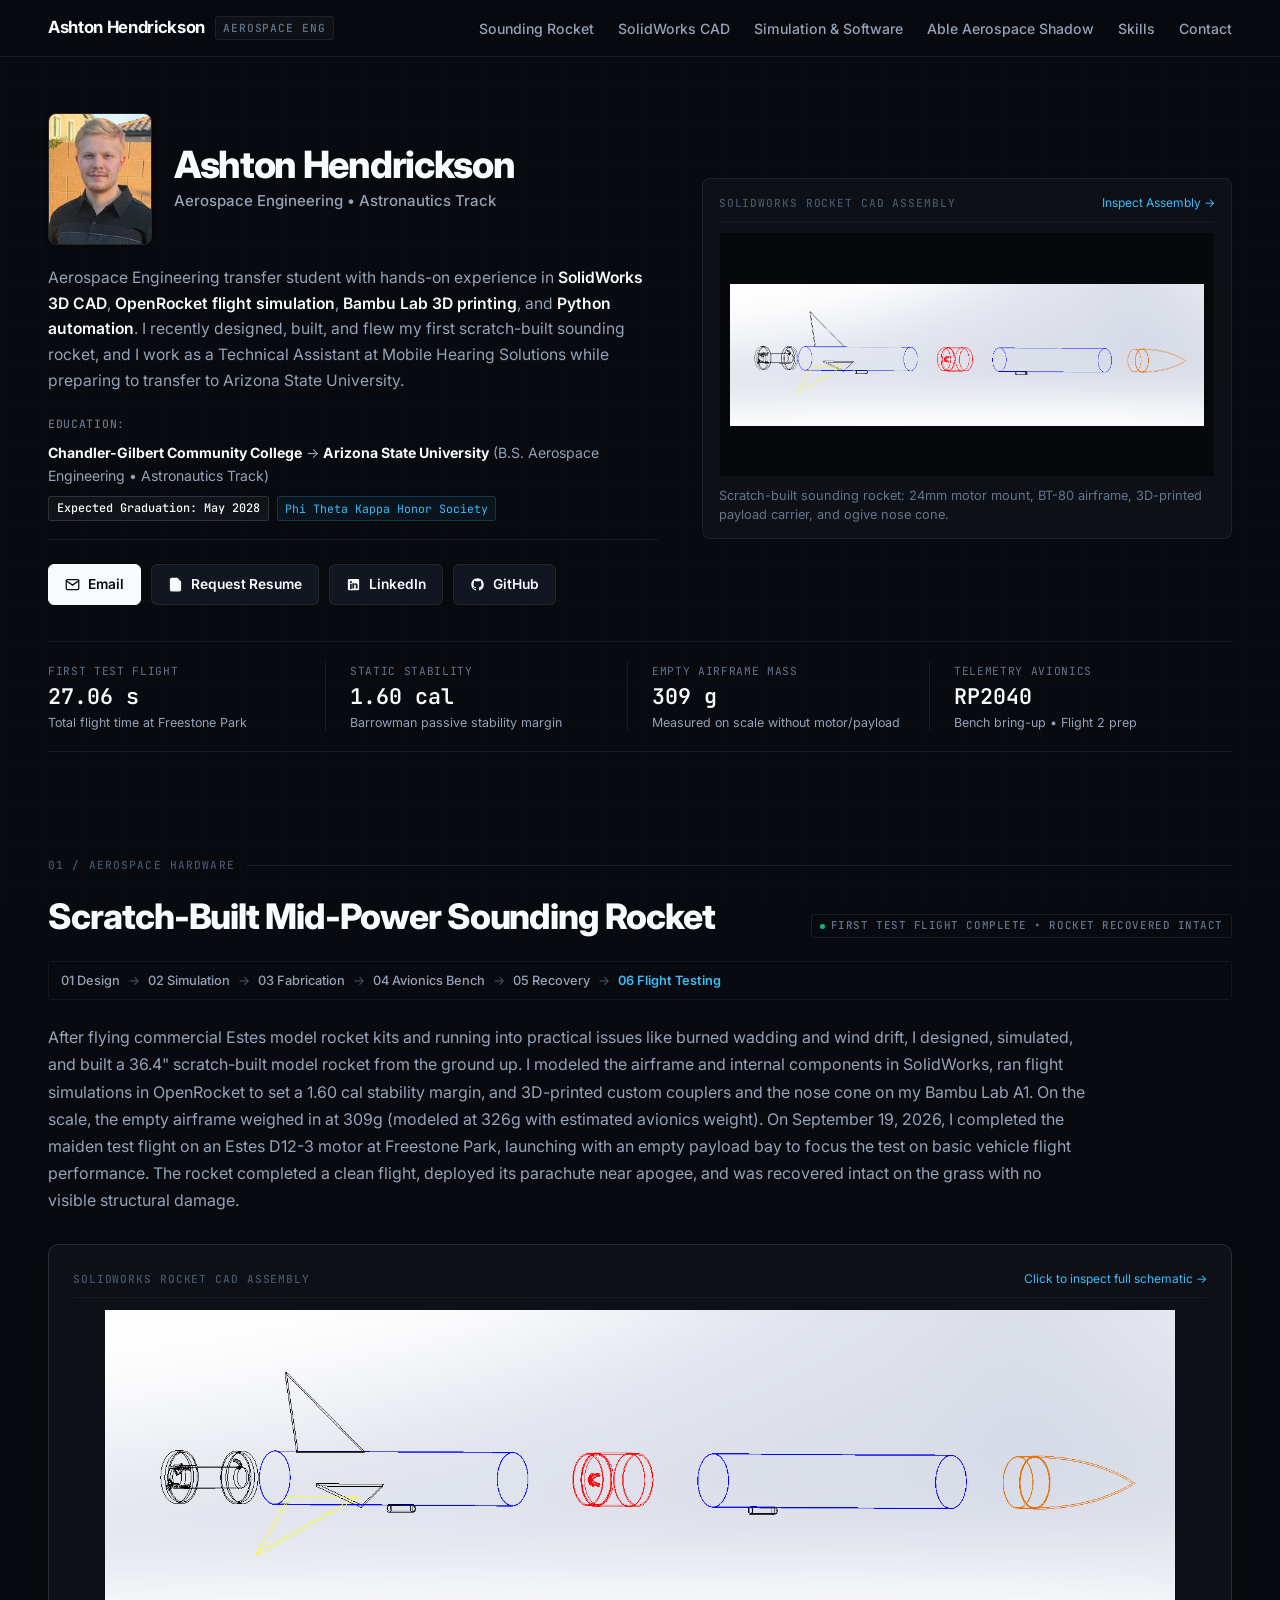
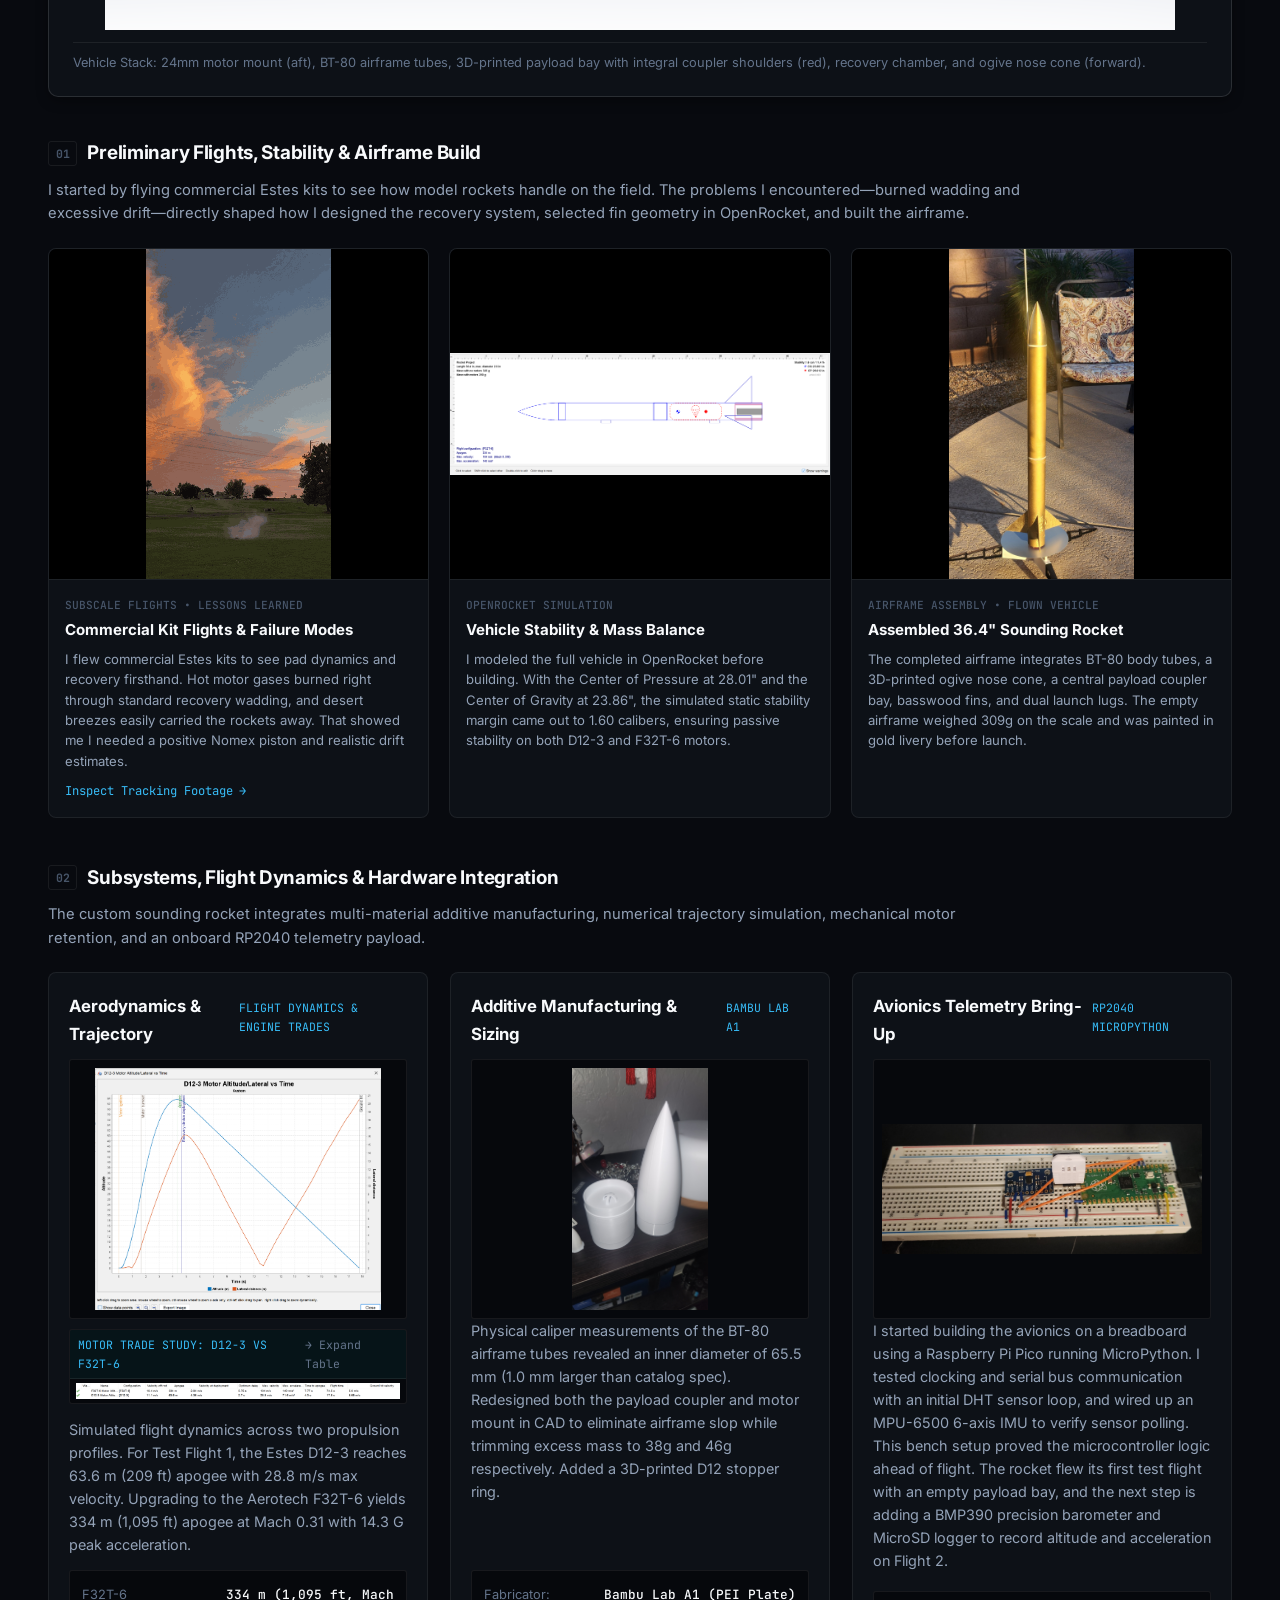
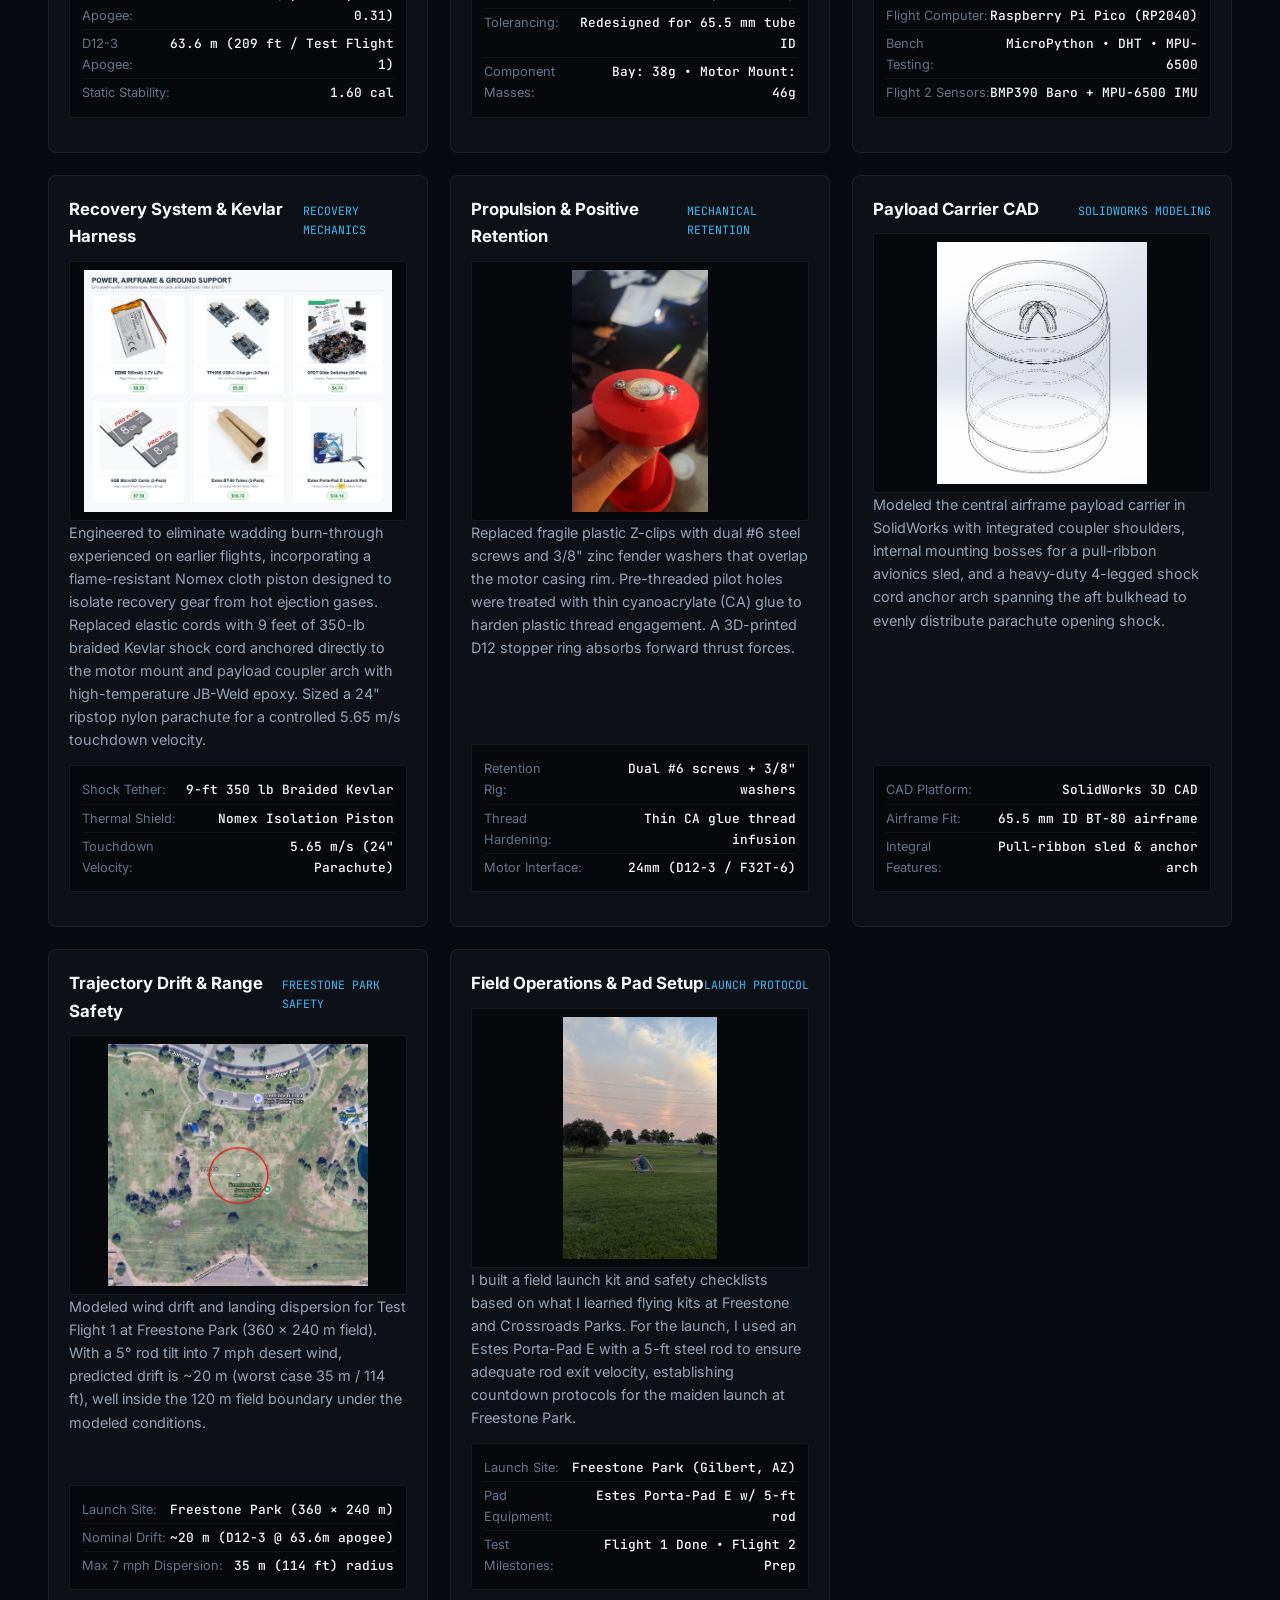
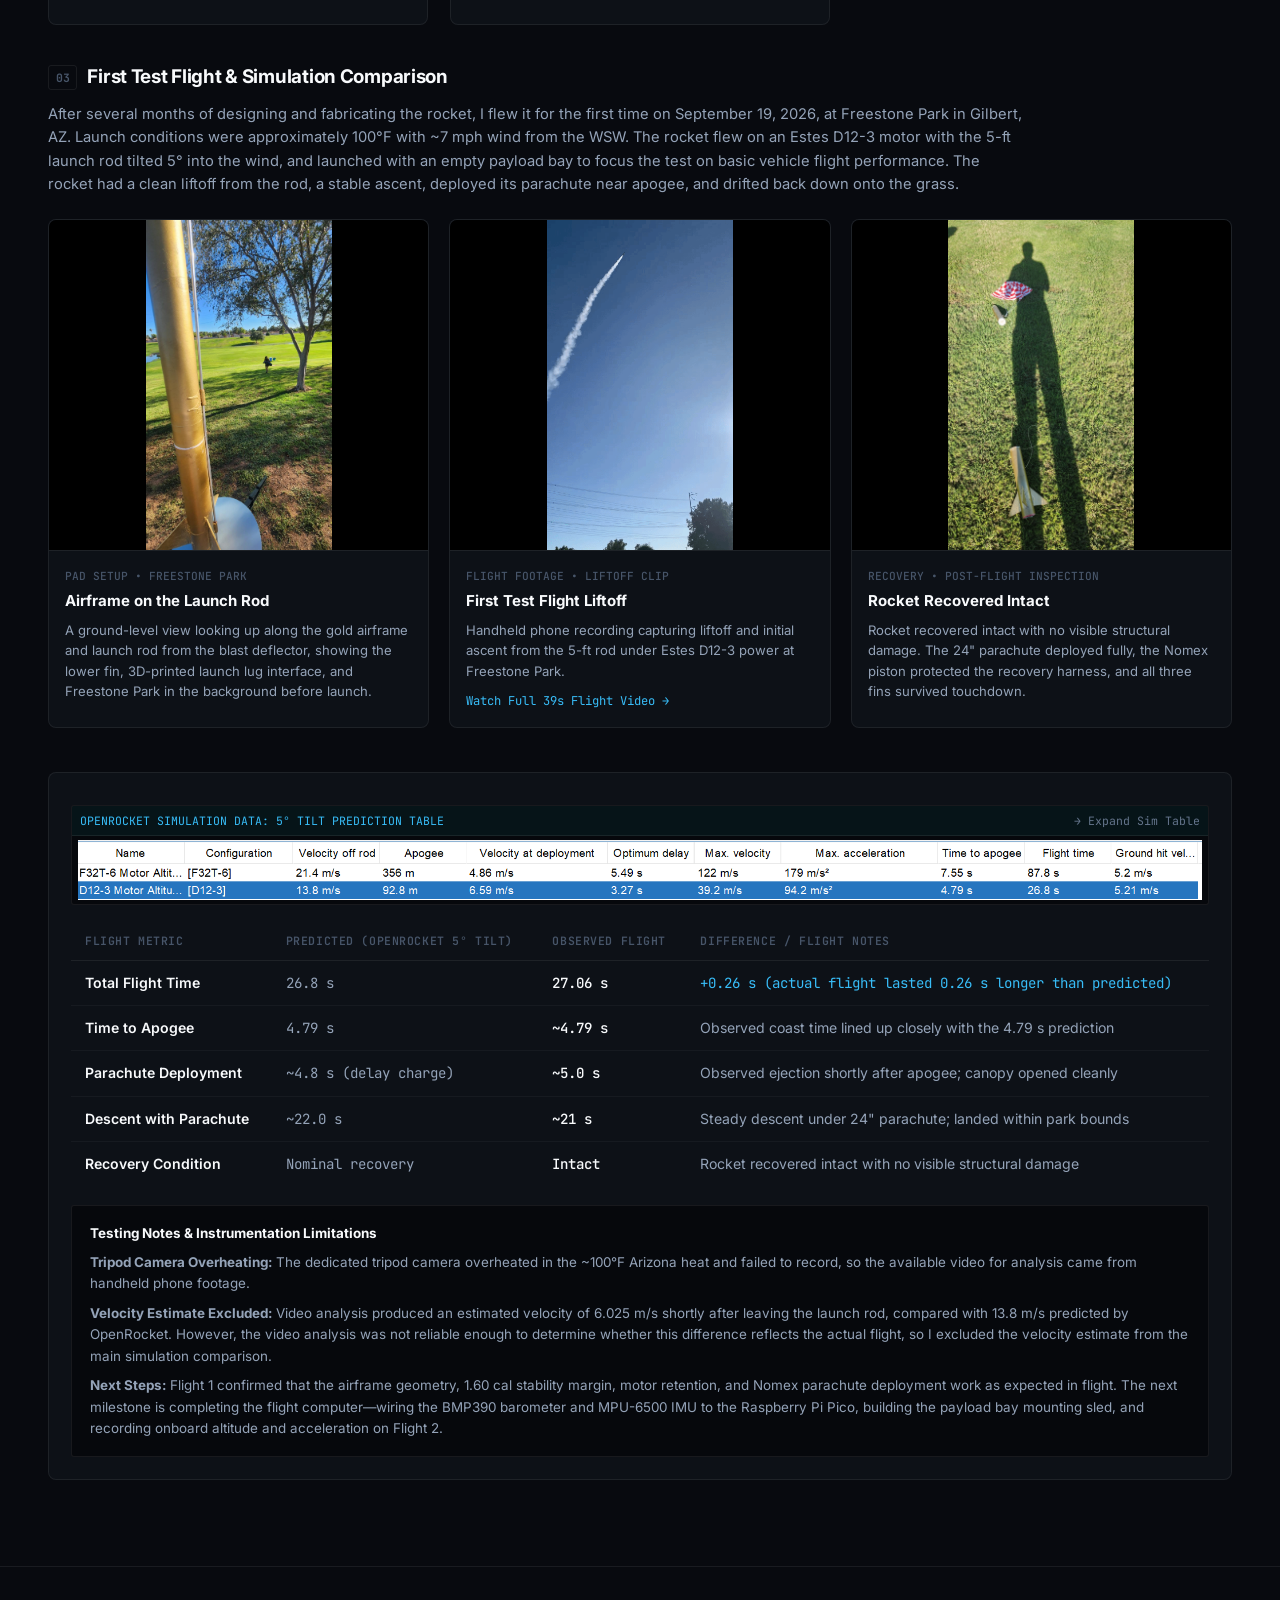
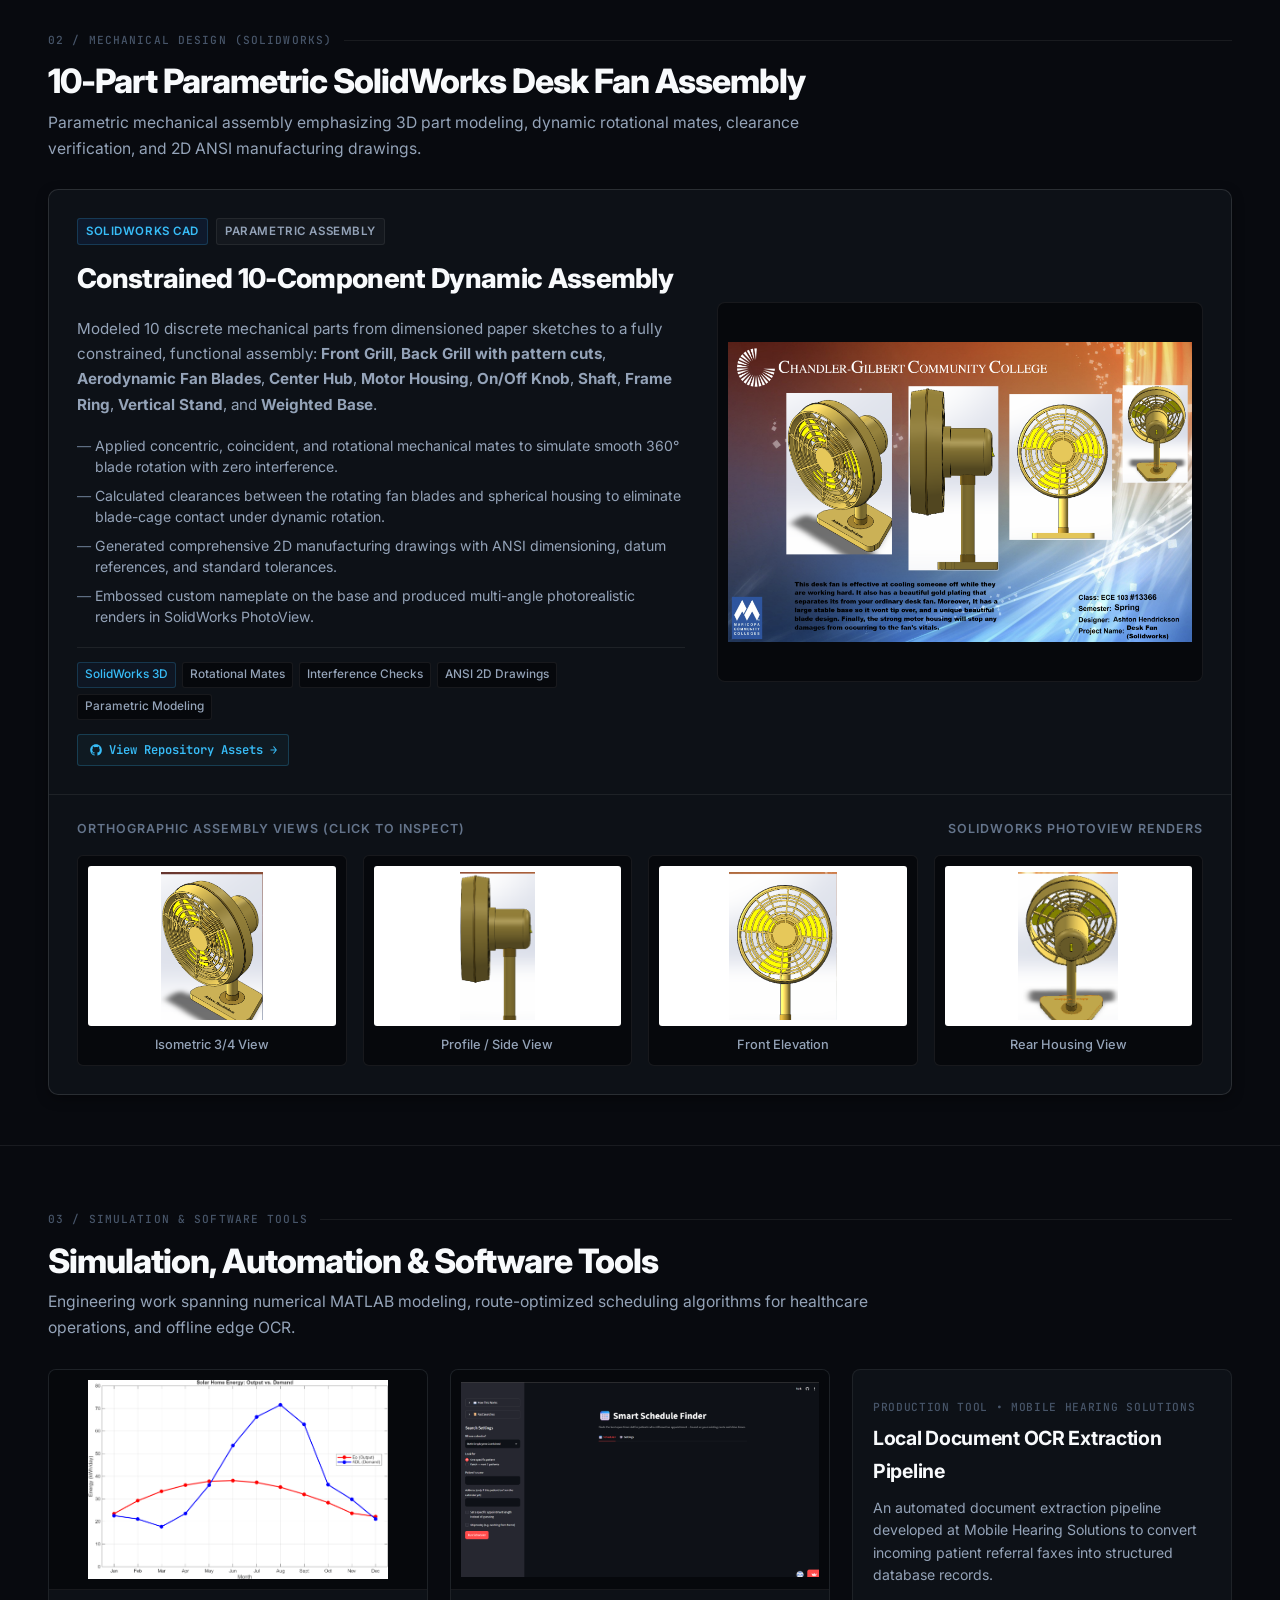
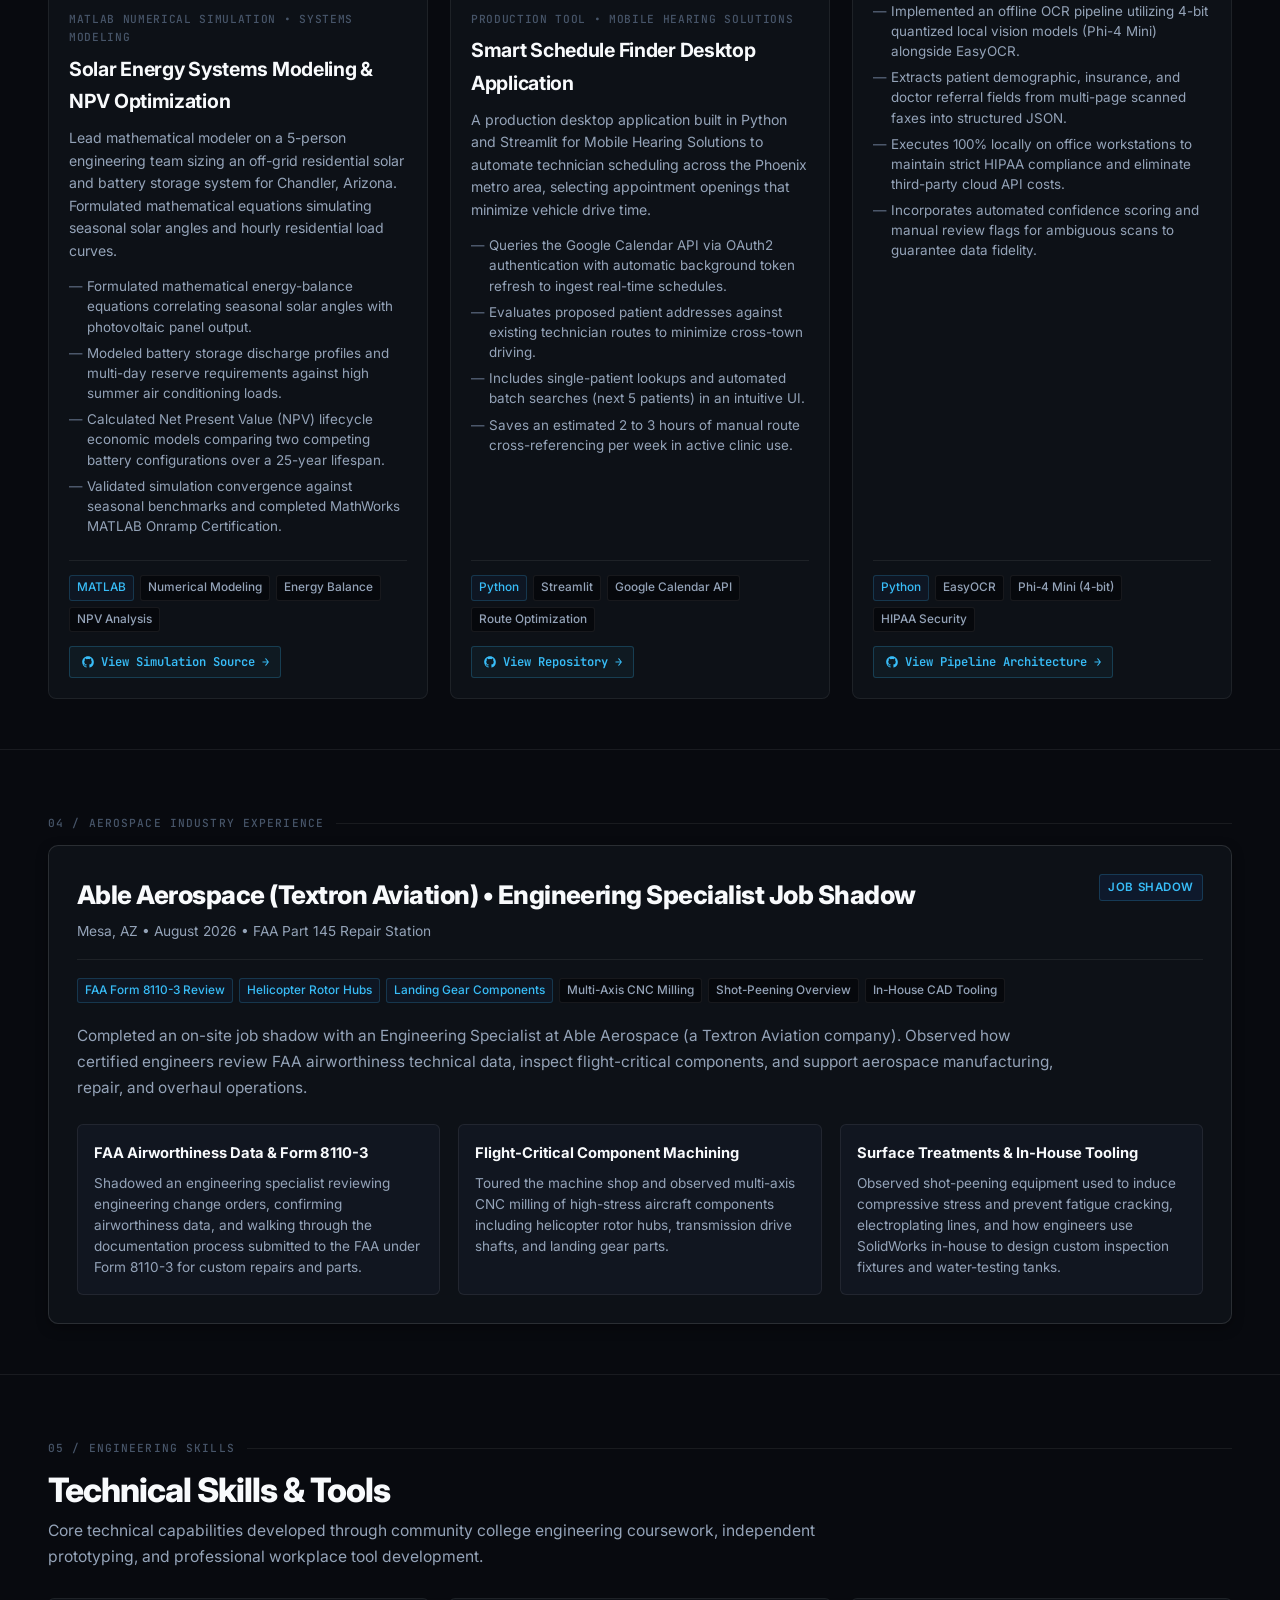
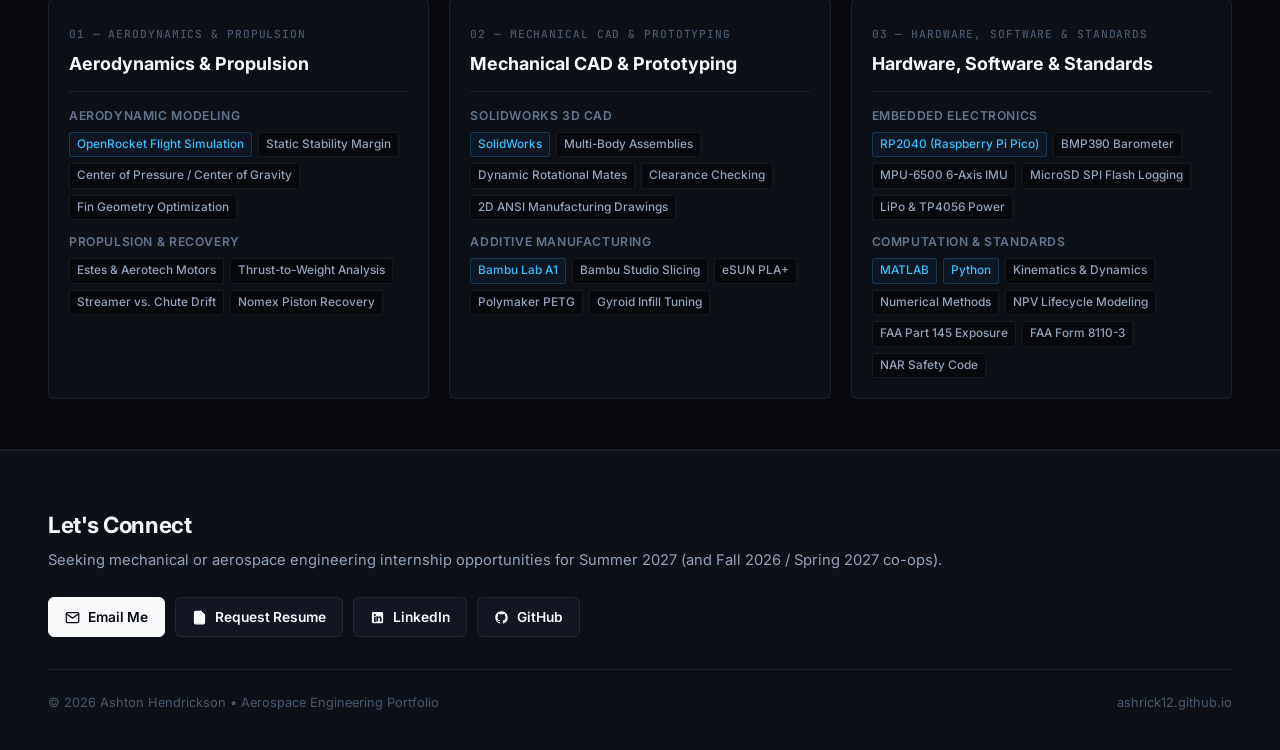
==== commit 2ac2c9a3: "restart" ====
--- a/index.html
+++ b/index.html
@@ -5,6 +5,9 @@
   <meta name="viewport" content="width=device-width, initial-scale=1.0">
   <title>Ashton Hendrickson | Aerospace Engineering Portfolio</title>
   <meta name="description" content="Aerospace Engineering student portfolio of Ashton Hendrickson showcasing custom sounding rocket design, SolidWorks CAD, OpenRocket flight simulation, and automation tools.">
+  <meta property="og:title" content="Ashton Hendrickson | Aerospace Engineering Portfolio">
+  <meta property="og:description" content="Aerospace Engineering student portfolio of Ashton Hendrickson showcasing custom sounding rocket design, SolidWorks CAD, OpenRocket flight simulation, and automation tools.">
+  <meta property="og:image" content="assets/portfolio_preview.png">
   <link rel="stylesheet" href="styles.css">
   <link rel="preconnect" href="https://fonts.googleapis.com">
   <link rel="preconnect" href="https://fonts.gstatic.com" crossorigin>
@@ -46,10 +49,10 @@
           </div>
 
           <p class="hero-bio">
-            Aerospace Engineering transfer student with practical hands-on experience in <strong>SolidWorks 3D CAD</strong>, 
+            Aerospace Engineering transfer student with hands-on experience in <strong>SolidWorks 3D CAD</strong>, 
             <strong>OpenRocket flight simulation</strong>, <strong>Bambu Lab 3D printing</strong>, and 
-            <strong>Python automation</strong>. Currently designing and prototyping a custom scratch-built sounding rocket while 
-            working as a Technical Assistant at Mobile Hearing Solutions and preparing to transfer to Arizona State University.
+            <strong>Python automation</strong>. I recently designed, built, and flew my first scratch-built sounding rocket, 
+            and I work as a Technical Assistant at Mobile Hearing Solutions while preparing to transfer to Arizona State University.
           </p>
 
           <!-- Education Path -->
@@ -69,7 +72,7 @@
               <svg viewBox="0 0 24 24" fill="none" stroke="currentColor" stroke-width="2" stroke-linecap="round" stroke-linejoin="round"><path d="M14 2H6a2 2 0 0 0-2 2v16a2 2 0 0 0 2 2h12a2 2 0 0 0 2-2V8z"></path><polyline points="14 2 14 8 20 8"></polyline><line x1="16" y1="13" x2="8" y2="13"></line><line x1="16" y1="17" x2="8" y2="17"></line><polyline points="10 9 9 9 8 9"></polyline></svg>
               Request Resume
             </a>
-            <a href="https://www.linkedin.com/in/ashton-hendrickson-55508a262" target="_blank" rel="noopener noreferrer" class="btn btn-secondary">
+            <a href="https://www.linkedin.com/in/ashton-hendrickson" target="_blank" rel="noopener noreferrer" class="btn btn-secondary">
               <svg viewBox="0 0 24 24"><path d="M19 3a2 2 0 0 1 2 2v14a2 2 0 0 1-2 2H5a2 2 0 0 1-2-2V5a2 2 0 0 1 2-2h14m-.5 15.5v-5.3a3.26 3.26 0 0 0-3.26-3.26c-.85 0-1.84.52-2.28 1.3v-1.11h-2.79v8.37h2.79v-4.93c0-.77.62-1.4 1.39-1.4a1.4 1.4 0 0 1 1.4 1.4v4.93h2.75M6.46 10.9v8.37H9.2V10.9H6.46M7.83 6.25c-.9 0-1.63.73-1.63 1.63s.73 1.63 1.63 1.63c.9 0 1.63-.73 1.63-1.63s-.73-1.63-1.63-1.63Z"/></svg>
               LinkedIn
             </a>
@@ -101,24 +104,24 @@
       <!-- Quick Engineering Specs Readout (Flat, Editorial, 4 Items) -->
       <div class="specs-readout-strip">
         <div class="readout-item">
-          <span class="readout-label">Simulated Apogee</span>
-          <span class="readout-value">268 m</span>
-          <span class="readout-sub">Aerotech F32 (~880 ft apogee)</span>
+          <span class="readout-label">First Test Flight</span>
+          <span class="readout-value">27.06 s</span>
+          <span class="readout-sub">Total flight time at Freestone Park</span>
         </div>
         <div class="readout-item">
-          <span class="readout-label">Static Stability Margin</span>
-          <span class="readout-value">1.49 cal</span>
-          <span class="readout-sub">Tuned Barrowman CP/CG Margin</span>
+          <span class="readout-label">Static Stability</span>
+          <span class="readout-value">1.60 cal</span>
+          <span class="readout-sub">Barrowman passive stability margin</span>
+        </div>
+        <div class="readout-item">
+          <span class="readout-label">Empty Airframe Mass</span>
+          <span class="readout-value">309 g</span>
+          <span class="readout-sub">Measured on scale without motor/payload</span>
         </div>
         <div class="readout-item">
           <span class="readout-label">Telemetry Avionics</span>
           <span class="readout-value">RP2040</span>
-          <span class="readout-sub">BMP390 Barometer & MPU-6500 IMU</span>
-        </div>
-        <div class="readout-item">
-          <span class="readout-label">Mechanical CAD</span>
-          <span class="readout-value">10 Parts</span>
-          <span class="readout-sub">Constrained Dynamic Assembly</span>
+          <span class="readout-sub">Bench bring-up &bull; Flight 2 prep</span>
         </div>
       </div>
     </div>
@@ -137,36 +140,38 @@
         </div>
         <!-- Quiet Technical Status Indicator -->
         <div class="status-indicator-mono">
-          <span class="status-dot-amber"></span>
-          IN PROGRESS / UNLAUNCHED
+          <span class="status-dot-green"></span>
+          FIRST TEST FLIGHT COMPLETE &bull; ROCKET RECOVERED INTACT
         </div>
       </div>
 
       <!-- Engineering Pipeline Lifecycle -->
       <div class="engineering-pipeline">
-        <span class="pipeline-step active">01 Design</span>
+        <span class="pipeline-step completed">01 Design</span>
         <span class="pipeline-sep">&rarr;</span>
-        <span class="pipeline-step active">02 Simulation</span>
+        <span class="pipeline-step completed">02 Simulation</span>
         <span class="pipeline-sep">&rarr;</span>
-        <span class="pipeline-step active">03 Fabrication</span>
+        <span class="pipeline-step completed">03 Fabrication</span>
         <span class="pipeline-sep">&rarr;</span>
-        <span class="pipeline-step active">04 Avionics</span>
+        <span class="pipeline-step completed">04 Avionics Bench</span>
         <span class="pipeline-sep">&rarr;</span>
-        <span class="pipeline-step">05 Recovery</span>
+        <span class="pipeline-step completed">05 Recovery</span>
         <span class="pipeline-sep">&rarr;</span>
-        <span class="pipeline-step">06 Flight Testing</span>
+        <span class="pipeline-step current">06 Flight Testing</span>
       </div>
 
       <p class="case-study-intro">
-        After flying commercial Estes model rocket kits and losing them to excessive parachute drift and wadding ignition, 
-        I embarked on designing, simulating, and fabricating a custom mid-power vehicle from scratch. 
-        <strong>This project is actively in progress:</strong> vehicle geometry and stability have been simulated in OpenRocket, 
-        custom components are modeled in SolidWorks and printed on my Bambu Lab A1, and a custom Raspberry Pi Pico telemetry payload 
-        is currently undergoing bench testing. <em>The custom vehicle has not yet flown; it is being prepared for a sanctioned rocketry club launch in the Arizona desert.</em>
+        After flying commercial Estes model rocket kits and running into practical issues like burned wadding and wind drift, 
+        I designed, simulated, and built a 36.4&quot; scratch-built model rocket from the ground up. 
+        I modeled the airframe and internal components in SolidWorks, ran flight simulations in OpenRocket to set a 1.60 cal stability margin, 
+        and 3D-printed custom couplers and the nose cone on my Bambu Lab A1. On the scale, the empty airframe weighed in at 309g 
+        (modeled at 326g with estimated avionics weight). On September 19, 2026, I completed the maiden test flight on an Estes D12-3 motor 
+        at Freestone Park, launching with an empty payload bay to focus the test on basic vehicle flight performance. 
+        The rocket completed a clean flight, deployed its parachute near apogee, and was recovered intact on the grass with no visible structural damage.
       </p>
 
       <!-- Prominent SolidWorks CAD Architecture Banner -->
-      <div class="cad-hero-banner" onclick="openModal('assets/rocket_cad_exploded.png', 'SolidWorks CAD Model: Complete vehicle stack assembly from 24mm motor mount (left), BT-80 lower body tube, 3D-printed payload carrier with integrated couplers (center), recovery chamber, and ogive nose cone (right).')">
+      <div class="cad-hero-banner" onclick="openModal('assets/rocket_cad_exploded.png', 'SolidWorks CAD Model: Complete vehicle stack assembly from 24mm motor mount (left), BT-80 lower airframe tube, 3D-printed payload carrier with integrated coupler shoulders (center), recovery chamber, and ogive nose cone (right).')">
         <div class="hero-visual-meta">
           <span class="meta-figure">SOLIDWORKS ROCKET CAD ASSEMBLY</span>
           <span class="meta-hint">Click to inspect full schematic &rarr;</span>
@@ -180,84 +185,94 @@
       <!-- Phase 1: Commercial Kit Flights & Failure Analysis -->
       <div class="phase-heading">
         <span class="phase-number">01</span>
-        <span>Preliminary Flight Tests, Failure Analysis & Core Vehicle Architecture</span>
+        <span>Preliminary Flights, Stability & Airframe Build</span>
       </div>
       <p class="phase-desc">
-        Field operations began with commercial Estes kit flights to evaluate real-world flight dynamics. The failure modes observed—thermal wadding burn-through and wind drift—directly defined the custom sounding rocket's recovery piston, aerodynamic geometry in OpenRocket, and benchtop RP2040 telemetry integration.
+        I started by flying commercial Estes kits to see how model rockets handle on the field. The problems I encountered—burned wadding and excessive drift—directly shaped how I designed the recovery system, selected fin geometry in OpenRocket, and built the airframe.
       </p>
 
       <div class="launch-showcase-grid">
         <!-- Card 1: Subscale Test Flight & Failure Analysis -->
-        <div class="flight-dossier-card" onclick="openModal('assets/rocket_launch.gif', 'Subscale Flight Testing & Failure Mode Analysis (Freestone Park): Multiple test flights with commercial Estes kits identified critical thermal wadding burn-through and wind drift modes, directly inspiring the flameproof Nomex recovery piston.')">
+        <div class="flight-dossier-card" onclick="openModal('assets/rocket_launch.gif', 'Subscale Flight Testing (Freestone Park): Test flights with commercial Estes kits identified wadding burn-through and wind drift, directly inspiring the Nomex recovery piston.')">
           <div class="flight-media-box">
             <img src="assets/rocket_launch.gif" alt="Subscale Rocket Test Flight and Recovery Analysis">
           </div>
           <div class="flight-card-body">
-            <div class="flight-card-tag">Subscale Test Flight &bull; Failure Analysis</div>
+            <div class="flight-card-tag">Subscale Flights &bull; Lessons Learned</div>
             <div class="flight-card-title">Commercial Kit Flights & Failure Modes</div>
-            <div class="flight-card-desc">Evaluated pad exit dynamics and recovery behavior. High-temperature ejection gases burned standard wadding and wind drift carried parachutes off-target, directly establishing requirements for Nomex piston protection and streamer recovery trades.</div>
+            <div class="flight-card-desc">I flew commercial Estes kits to see pad dynamics and recovery firsthand. Hot motor gases burned right through standard recovery wadding, and desert breezes easily carried the rockets away. That showed me I needed a positive Nomex piston and realistic drift estimates.</div>
+            <div style="margin-top: 10px; font-size: 0.76rem; font-family: var(--font-mono); color: var(--accent-cyan); display: flex; align-items: center; gap: 6px;" onclick="event.stopPropagation(); openModal('assets/rocket_launch_far.gif', 'Subscale Optical Tracking: Tracking pad liftoff, weathercocking drift, and apogee deployment at Freestone Park.')">
+              <span>Inspect Tracking Footage</span> &rarr;
+            </div>
           </div>
         </div>
 
         <!-- Card 2: OpenRocket Flight Simulation -->
-        <div class="flight-dossier-card" onclick="openModal('assets/rocket_openrocket_model.png', 'OpenRocket Flight Simulation Model: 442g estimated wet mass, Center of Pressure (28.01 in), Center of Gravity (24.12 in), static stability margin = 1.49 calibers.')">
+        <div class="flight-dossier-card" onclick="openModal('assets/rocket_openrocket_model.png', 'OpenRocket Flight Dynamics Model: 326g simulated dry airframe with avionics allocation, Center of Pressure (28.01 in), Center of Gravity (23.86 in), static stability margin = 1.60 calibers.')">
           <div class="flight-media-box">
             <img src="assets/rocket_openrocket_model.png" alt="OpenRocket Flight Simulation Model">
           </div>
           <div class="flight-card-body">
-            <div class="flight-card-tag">OpenRocket Flight Simulation</div>
-            <div class="flight-card-title">Custom Rocket Stability & Mass Distribution</div>
-            <div class="flight-card-desc">Stability calculations place the Center of Pressure (28.01&quot;) safely behind the Center of Gravity (24.12&quot;) to achieve a 1.49 cal static stability margin without adding dead nose weight.</div>
-          </div>
-        </div>
-
-        <!-- Card 3: RP2040 Avionics & Sensor Integration -->
-        <div class="flight-dossier-card" onclick="openModal('assets/rocket_avionics_haul.png', 'Avionics Package Bench Assembly: Raspberry Pi Pico (RP2040), BMP390 precision altimeter, MPU-6500 6-axis IMU, and SPI MicroSD datalogging modules.')">
+            <div class="flight-card-tag">OpenRocket Simulation</div>
+            <div class="flight-card-title">Vehicle Stability & Mass Balance</div>
+            <div class="flight-card-desc">I modeled the full vehicle in OpenRocket before building. With the Center of Pressure at 28.01&quot; and the Center of Gravity at 23.86&quot;, the simulated static stability margin came out to 1.60 calibers, ensuring passive stability on both D12-3 and F32T-6 motors.</div>
+          </div>
+        </div>
+
+        <!-- Card 3: Fully Assembled Scratch-Built Airframe -->
+        <div class="flight-dossier-card" onclick="openModal('assets/rocket_assembled_gold.jpg', 'Fully Assembled Scratch-Built Sounding Rocket: 36.4-inch BT-80 airframe with 3D-printed ogive nose cone, payload coupler bay, and motor mount assembly.')">
           <div class="flight-media-box">
-            <img src="assets/rocket_avionics_haul.png" alt="RP2040 Avionics Bench Assembly">
+            <img src="assets/rocket_assembled_gold.jpg" alt="Fully Assembled Gold Sounding Rocket on Launch Pad">
           </div>
           <div class="flight-card-body">
-            <div class="flight-card-tag">Avionics Prototyping &bull; Embedded Hardware</div>
-            <div class="flight-card-title">RP2040 Flight Computer Bench Assembly</div>
-            <div class="flight-card-desc">Benchtop integration and sensor verification connecting dual-core RP2040 microcontroller with BMP390 precision barometer, MPU-6500 6-axis IMU, and SPI MicroSD logging to capture launch telemetry at high frequencies.</div>
-          </div>
-        </div>
-      </div>
-
-      <!-- Phase 2: In-Progress Subsystems & Hardware Prototyping -->
+            <div class="flight-card-tag">Airframe Assembly &bull; Flown Vehicle</div>
+            <div class="flight-card-title">Assembled 36.4&quot; Sounding Rocket</div>
+            <div class="flight-card-desc">The completed airframe integrates BT-80 body tubes, a 3D-printed ogive nose cone, a central payload coupler bay, basswood fins, and dual launch lugs. The empty airframe weighed 309g on the scale and was painted in gold livery before launch.</div>
+          </div>
+        </div>
+      </div>
+
+      <!-- Phase 2: Subsystems, Flight Dynamics & Hardware Integration -->
       <div class="phase-heading">
         <span class="phase-number">02</span>
-        <span>In-Progress Subsystems & Hardware Prototyping</span>
+        <span>Subsystems, Flight Dynamics & Hardware Integration</span>
       </div>
       <p class="phase-desc">
-        The custom sounding rocket integrates multi-material 3D printing, numerical trajectory simulation, and an onboard RP2040 telemetry payload.
+        The custom sounding rocket integrates multi-material additive manufacturing, numerical trajectory simulation, mechanical motor retention, and an onboard RP2040 telemetry payload.
       </p>
 
       <div class="subsystem-grid">
-        <!-- Subsystem 1: Aerodynamics -->
+        <!-- Subsystem 1: Aerodynamics & Trajectory -->
         <div class="subsystem-card">
           <div class="subsystem-card-header">
-            <h4>Aerodynamic Simulation</h4>
-            <span class="subsystem-discipline">OpenRocket Flight Simulation</span>
-          </div>
-          <div class="subsystem-media-preview" onclick="openModal('assets/rocket_trajectory_plot.png', 'OpenRocket Simulation Output: Altitude profile and velocity decay curves modeled for custom airframe under F32 motor.')">
+            <h4>Aerodynamics & Trajectory</h4>
+            <span class="subsystem-discipline">Flight Dynamics & Engine Trades</span>
+          </div>
+          <div class="subsystem-media-preview" onclick="openModal('assets/rocket_trajectory_plot.png', 'OpenRocket Trajectory Simulation: Altitude profile (blue, 63.6m / 209 ft apogee) and lateral wind drift (orange, ~20m) plotted against flight time for Estes D12-3 maiden flight test.')">
             <img src="assets/rocket_trajectory_plot.png" alt="Flight Trajectory Simulation Plot">
             <div class="media-hover-overlay"><span>Inspect Trajectory Plot</span></div>
           </div>
+          <div class="engine-trade-strip" onclick="openModal('assets/rocket_sim_comparison.png', 'Engine Trade Study Comparison: Aerotech F32T-6 (334 m / 1,095 ft apogee, 104 m/s max velocity, Mach 0.31) vs Estes D12-3 (63.6 m apogee, 28.8 m/s max velocity, 5.65 m/s touchdown).')">
+            <div class="engine-trade-header">
+              <span>MOTOR TRADE STUDY: D12-3 VS F32T-6</span>
+              <span style="color: var(--text-muted);">&rarr; Expand Table</span>
+            </div>
+            <img src="assets/rocket_sim_comparison.png" alt="OpenRocket Engine Comparison Table">
+          </div>
           <p>
-            Redesigned the fins after initial simulations showed marginal stability, moving the center of pressure aft and improving the static margin from 0.745 to 1.49 calibers. Sized a 24&quot; parachute for a controlled 5.76 m/s desert touchdown speed.
+            Simulated flight dynamics across two propulsion profiles. For Test Flight 1, the Estes D12-3 reaches 63.6 m (209 ft) apogee with 28.8 m/s max velocity. Upgrading to the Aerotech F32T-6 yields 334 m (1,095 ft) apogee at Mach 0.31 with 14.3 G peak acceleration.
           </p>
           <div class="subsystem-spec-table">
-            <div class="spec-row"><span class="spec-key">Simulated Apogee:</span><span class="spec-val">268 m (~880 ft on F32)</span></div>
-            <div class="spec-row"><span class="spec-key">Static Margin:</span><span class="spec-val">1.49 cal</span></div>
-            <div class="spec-row"><span class="spec-key">Touchdown Velocity:</span><span class="spec-val">5.76 m/s (24&quot; chute)</span></div>
-          </div>
-        </div>
-
-        <!-- Subsystem 2: 3D Printing & Slicing -->
+            <div class="spec-row"><span class="spec-key">F32T-6 Apogee:</span><span class="spec-val">334 m (1,095 ft, Mach 0.31)</span></div>
+            <div class="spec-row"><span class="spec-key">D12-3 Apogee:</span><span class="spec-val">63.6 m (209 ft / Test Flight 1)</span></div>
+            <div class="spec-row"><span class="spec-key">Static Stability:</span><span class="spec-val">1.60 cal</span></div>
+          </div>
+        </div>
+
+        <!-- Subsystem 2: 3D Printing & Redesign -->
         <div class="subsystem-card">
           <div class="subsystem-card-header">
-            <h4>Additive Manufacturing</h4>
+            <h4>Additive Manufacturing & Sizing</h4>
             <span class="subsystem-discipline">Bambu Lab A1</span>
           </div>
           <div class="subsystem-media-preview" onclick="openModal('assets/rocket_printed_parts.jpg', 'Additive Prototyping: 3D-printed ogive nose cone (right) and payload carrier with integrated shock-cord anchor arch (left) fabricated on Bambu Lab A1.')">
@@ -265,41 +280,39 @@
             <div class="media-hover-overlay"><span>Inspect Printed Hardware</span></div>
           </div>
           <p>
-            Exported SolidWorks models as STEP files into Bambu Studio and printed the aerodynamic components with smooth curved surfaces. Printed the full-scale <strong>Ogive Nose Cone</strong> and <strong>Payload Carrier</strong> in eSUN PLA+ with gyroid infill. Motor mount brackets are scheduled to be printed in heat-resistant Polymaker PETG.
+            Physical caliper measurements of the BT-80 airframe tubes revealed an inner diameter of 65.5 mm (1.0 mm larger than catalog spec). Redesigned both the payload coupler and motor mount in CAD to eliminate airframe slop while trimming excess mass to 38g and 46g respectively. Added a 3D-printed D12 stopper ring.
           </p>
           <div class="subsystem-spec-table">
-            <div class="spec-row"><span class="spec-key">Hardware:</span><span class="spec-val">Bambu Lab A1 (PEI Plate)</span></div>
-            <div class="spec-row"><span class="spec-key">Materials:</span><span class="spec-val">eSUN PLA+ & Polymaker PETG</span></div>
-            <div class="spec-row"><span class="spec-key">Fabrication Status:</span><span class="spec-val">Nose cone & bay printed</span></div>
-          </div>
-        </div>
-
-        <!-- Subsystem 3: Embedded Avionics -->
+            <div class="spec-row"><span class="spec-key">Fabricator:</span><span class="spec-val">Bambu Lab A1 (PEI Plate)</span></div>
+            <div class="spec-row"><span class="spec-key">Tolerancing:</span><span class="spec-val">Redesigned for 65.5 mm tube ID</span></div>
+            <div class="spec-row"><span class="spec-key">Component Masses:</span><span class="spec-val">Bay: 38g &bull; Motor Mount: 46g</span></div>
+          </div>
+        </div>
+
+        <!-- Subsystem 3: Embedded Avionics & Telemetry Bring-Up -->
         <div class="subsystem-card">
           <div class="subsystem-card-header">
-            <h4>Avionics Telemetry Datalogger</h4>
-            <span class="subsystem-discipline">RP2040 Microcontroller</span>
-          </div>
-          <div class="subsystem-media-preview" onclick="openModal('assets/rocket_avionics_haul.png', 'Avionics Package Hardware: Raspberry Pi Pico (RP2040), BMP390 precision altimeter, MPU-6500 6-axis IMU, and SPI MicroSD datalogging modules.')">
-            <img src="assets/rocket_avionics_haul.png" alt="Rocket Avionics Hardware">
-            <div class="media-hover-overlay"><span>Inspect Avionics Suite</span></div>
+            <h4>Avionics Telemetry Bring-Up</h4>
+            <span class="subsystem-discipline">RP2040 MicroPython</span>
+          </div>
+          <div class="subsystem-media-preview" onclick="openModal('assets/rocket_pico_telemetry.jpg', 'Avionics Bench Bring-Up: Raspberry Pi Pico wired on breadboard running MicroPython with DHT and MPU-6500 sensors during bench communication testing.')">
+            <img src="assets/rocket_pico_telemetry.jpg" alt="RP2040 MicroPython Telemetry Bring-Up">
+            <div class="media-hover-overlay"><span>Inspect Telemetry Bench</span></div>
           </div>
           <p>
-            Developing an onboard telemetry package based on the <strong>Raspberry Pi Pico (RP2040)</strong>. Integrates a 
-            <strong>BMP390 precision barometer</strong> for altitude logging, an <strong>MPU-6500 6-axis IMU</strong> for acceleration and tilt, 
-            and an SPI MicroSD module to record high-frequency flight telemetry to flash memory.
+            I started building the avionics on a breadboard using a Raspberry Pi Pico running MicroPython. I tested clocking and serial bus communication with an initial DHT sensor loop, and wired up an MPU-6500 6-axis IMU to verify sensor polling. This bench setup proved the microcontroller logic ahead of flight. The rocket flew its first test flight with an empty payload bay, and the next step is adding a BMP390 precision barometer and MicroSD logger to record altitude and acceleration on Flight 2.
           </p>
           <div class="subsystem-spec-table">
-            <div class="spec-row"><span class="spec-key">Microcontroller:</span><span class="spec-val">Raspberry Pi Pico (Dual ARM M0+)</span></div>
-            <div class="spec-row"><span class="spec-key">Sensor Suite:</span><span class="spec-val">BMP390 Baro + MPU-6500 IMU</span></div>
-            <div class="spec-row"><span class="spec-key">Bench Status:</span><span class="spec-val">Sensors verified in MicroPython</span></div>
-          </div>
-        </div>
-
-        <!-- Subsystem 4: Nomex Piston Recovery -->
+            <div class="spec-row"><span class="spec-key">Flight Computer:</span><span class="spec-val">Raspberry Pi Pico (RP2040)</span></div>
+            <div class="spec-row"><span class="spec-key">Bench Testing:</span><span class="spec-val">MicroPython &bull; DHT &bull; MPU-6500</span></div>
+            <div class="spec-row"><span class="spec-key">Flight 2 Sensors:</span><span class="spec-val">BMP390 Baro + MPU-6500 IMU</span></div>
+          </div>
+        </div>
+
+        <!-- Subsystem 4: High-Strength Shock Tether & Recovery -->
         <div class="subsystem-card">
           <div class="subsystem-card-header">
-            <h4>Flameproof Piston Recovery</h4>
+            <h4>Recovery System & Kevlar Harness</h4>
             <span class="subsystem-discipline">Recovery Mechanics</span>
           </div>
           <div class="subsystem-media-preview" onclick="openModal('assets/rocket_hardware_haul.png', 'Recovery and Power Equipment: 500mAh LiPo flight battery, TP4056 USB-C charging module, BT-80 airframe tubes, and Estes Porta-Pad E.')">
@@ -307,16 +320,36 @@
             <div class="media-hover-overlay"><span>Inspect Recovery Rig</span></div>
           </div>
           <p>
-            To permanently prevent wadding burn-through experienced on Estes flights, designed a piston recovery mechanism. A Nomex piston pushes the 24&quot; parachute out of the recovery tube while protecting the electronics from hot motor gases.
+            Engineered to eliminate wadding burn-through experienced on earlier flights, incorporating a flame-resistant Nomex cloth piston designed to isolate recovery gear from hot ejection gases. Replaced elastic cords with 9 feet of 350-lb braided Kevlar shock cord anchored directly to the motor mount and payload coupler arch with high-temperature JB-Weld epoxy. Sized a 24&quot; ripstop nylon parachute for a controlled 5.65 m/s touchdown velocity.
           </p>
           <div class="subsystem-spec-table">
-            <div class="spec-row"><span class="spec-key">Separation Method:</span><span class="spec-val">Mid-Joint Nomex Piston</span></div>
-            <div class="spec-row"><span class="spec-key">Canopy:</span><span class="spec-val">24&quot; Ripstop Nylon Parachute</span></div>
-            <div class="spec-row"><span class="spec-key">Shock Tether:</span><span class="spec-val">12-ft Tubular Elastic Cord</span></div>
-          </div>
-        </div>
-
-        <!-- Subsystem 5: Component CAD -->
+            <div class="spec-row"><span class="spec-key">Shock Tether:</span><span class="spec-val">9-ft 350 lb Braided Kevlar</span></div>
+            <div class="spec-row"><span class="spec-key">Thermal Shield:</span><span class="spec-val">Nomex Isolation Piston</span></div>
+            <div class="spec-row"><span class="spec-key">Touchdown Velocity:</span><span class="spec-val">5.65 m/s (24&quot; Parachute)</span></div>
+          </div>
+        </div>
+
+        <!-- Subsystem 5: Motor Mount & Positive Washer Retention -->
+        <div class="subsystem-card">
+          <div class="subsystem-card-header">
+            <h4>Propulsion & Positive Retention</h4>
+            <span class="subsystem-discipline">Mechanical Retention</span>
+          </div>
+          <div class="subsystem-media-preview" onclick="openModal('assets/rocket_motor_mount_retained.jpg', 'Motor Mount Hardware: 24mm motor tube with 3D-printed centering rings, dual #6 steel machine screws, and 3/8-inch zinc fender washers securing the motor casing against ejection thrust.')">
+            <img src="assets/rocket_motor_mount_retained.jpg" alt="Motor Mount Positive Washer Retention">
+            <div class="media-hover-overlay"><span>Inspect Motor Retention</span></div>
+          </div>
+          <p>
+            Replaced fragile plastic Z-clips with dual #6 steel screws and 3/8&quot; zinc fender washers that overlap the motor casing rim. Pre-threaded pilot holes were treated with thin cyanoacrylate (CA) glue to harden plastic thread engagement. A 3D-printed D12 stopper ring absorbs forward thrust forces.
+          </p>
+          <div class="subsystem-spec-table">
+            <div class="spec-row"><span class="spec-key">Retention Rig:</span><span class="spec-val">Dual #6 screws + 3/8&quot; washers</span></div>
+            <div class="spec-row"><span class="spec-key">Thread Hardening:</span><span class="spec-val">Thin CA glue thread infusion</span></div>
+            <div class="spec-row"><span class="spec-key">Motor Interface:</span><span class="spec-val">24mm (D12-3 / F32T-6)</span></div>
+          </div>
+        </div>
+
+        <!-- Subsystem 6: Component CAD & Extraction Sled -->
         <div class="subsystem-card">
           <div class="subsystem-card-header">
             <h4>Payload Carrier CAD</h4>
@@ -327,36 +360,175 @@
             <div class="media-hover-overlay"><span>Inspect SolidWorks Part</span></div>
           </div>
           <p>
-            Modeled the central airframe payload carrier in SolidWorks. Rather than relying on separate couplers, integrated forward and aft 
-            shoulders directly into the printed body. Designed a <strong>4-Legged Shock Cord Anchor</strong> across the bulkhead to distribute parachute opening shock 
-            evenly into solid perimeter walls.
+            Modeled the central airframe payload carrier in SolidWorks with integrated coupler shoulders, internal mounting bosses for a pull-ribbon avionics sled, and a heavy-duty 4-legged shock cord anchor arch spanning the aft bulkhead to evenly distribute parachute opening shock.
           </p>
           <div class="subsystem-spec-table">
             <div class="spec-row"><span class="spec-key">CAD Platform:</span><span class="spec-val">SolidWorks 3D CAD</span></div>
-            <div class="spec-row"><span class="spec-key">Airframe Fit:</span><span class="spec-val">2.600&quot; OD / 2.560&quot; ID BT-80</span></div>
-            <div class="spec-row"><span class="spec-key">Anchor Feature:</span><span class="spec-val">4-Legged Shock Cord Anchor</span></div>
-          </div>
-        </div>
-
-        <!-- Subsystem 6: Field Testing & Launch Operations -->
+            <div class="spec-row"><span class="spec-key">Airframe Fit:</span><span class="spec-val">65.5 mm ID BT-80 airframe</span></div>
+            <div class="spec-row"><span class="spec-key">Integral Features:</span><span class="spec-val">Pull-ribbon sled & anchor arch</span></div>
+          </div>
+        </div>
+
+        <!-- Subsystem 7: Trajectory Drift Analysis -->
         <div class="subsystem-card">
           <div class="subsystem-card-header">
-            <h4>Field Operations & Club Target</h4>
+            <h4>Trajectory Drift & Range Safety</h4>
+            <span class="subsystem-discipline">Freestone Park Safety</span>
+          </div>
+          <div class="subsystem-media-preview" onclick="openModal('assets/rocket_drift_analysis.png', 'Range Drift Analysis: Freestone Park field map with 35m (114 ft) worst-case drift radius under 7 mph wind and 5-degree rod tilt, bounded well inside the 120m safe recovery boundary.')">
+            <img src="assets/rocket_drift_analysis.png" alt="Freestone Park Trajectory Drift Radius Map">
+            <div class="media-hover-overlay"><span>Inspect Drift Analysis</span></div>
+          </div>
+          <p>
+            Modeled wind drift and landing dispersion for Test Flight 1 at Freestone Park (360 &times; 240 m field). With a 5&deg; rod tilt into 7 mph desert wind, predicted drift is ~20 m (worst case 35 m / 114 ft), well inside the 120 m field boundary under the modeled conditions.
+          </p>
+          <div class="subsystem-spec-table">
+            <div class="spec-row"><span class="spec-key">Launch Site:</span><span class="spec-val">Freestone Park (360 &times; 240 m)</span></div>
+            <div class="spec-row"><span class="spec-key">Nominal Drift:</span><span class="spec-val">~20 m (D12-3 @ 63.6m apogee)</span></div>
+            <div class="spec-row"><span class="spec-key">Max 7 mph Dispersion:</span><span class="spec-val">35 m (114 ft) radius</span></div>
+          </div>
+        </div>
+
+        <!-- Subsystem 8: Field Operations & Ground Setup -->
+        <div class="subsystem-card">
+          <div class="subsystem-card-header">
+            <h4>Field Operations & Pad Setup</h4>
             <span class="subsystem-discipline">Launch Protocol</span>
           </div>
-          <div class="subsystem-media-preview" onclick="openModal('assets/ashton_rocket.jpg', 'Range Preparation: Ashton Hendrickson preparing the Estes launch vehicle at Freestone Park prior to countdown and ignition.')">
+          <div class="subsystem-media-preview" onclick="openModal('assets/ashton_rocket.jpg', 'Range Preparation: Ashton Hendrickson preparing the launch vehicle at Freestone Park prior to countdown and ignition.')">
             <img src="assets/ashton_rocket.jpg" alt="Ashton at Rocket Launch">
             <div class="media-hover-overlay"><span>Inspect Range Photo</span></div>
           </div>
           <p>
-            Gained practical range operations experience through commercial Estes launches at Freestone and Crossroads Parks. 
-            Once final bench integration and ground deployment tests are complete, the vehicle will be flown at an NAR-sanctioned rocketry club 
-            launch in the Arizona desert.
+            I built a field launch kit and safety checklists based on what I learned flying kits at Freestone and Crossroads Parks. For the launch, I used an Estes Porta-Pad E with a 5-ft steel rod to ensure adequate rod exit velocity, establishing countdown protocols for the maiden launch at Freestone Park.
           </p>
           <div class="subsystem-spec-table">
-            <div class="spec-row"><span class="spec-key">Preliminary Range:</span><span class="spec-val">Freestone & Crossroads Parks</span></div>
-            <div class="spec-row"><span class="spec-key">Launch Support:</span><span class="spec-val">Estes Porta-Pad E w/ 5-ft rod</span></div>
-            <div class="spec-row"><span class="spec-key">Flight Target:</span><span class="spec-val">Arizona NAR Club Desert Launch</span></div>
+            <div class="spec-row"><span class="spec-key">Launch Site:</span><span class="spec-val">Freestone Park (Gilbert, AZ)</span></div>
+            <div class="spec-row"><span class="spec-key">Pad Equipment:</span><span class="spec-val">Estes Porta-Pad E w/ 5-ft rod</span></div>
+            <div class="spec-row"><span class="spec-key">Test Milestones:</span><span class="spec-val">Flight 1 Done &bull; Flight 2 Prep</span></div>
+          </div>
+        </div>
+      </div>
+
+      <!-- Phase 3: First Test Flight & Simulation Comparison -->
+      <div class="phase-heading">
+        <span class="phase-number">03</span>
+        <span>First Test Flight &amp; Simulation Comparison</span>
+      </div>
+      <p class="phase-desc">
+        After several months of designing and fabricating the rocket, I flew it for the first time on September 19, 2026, 
+        at Freestone Park in Gilbert, AZ. Launch conditions were approximately 100&deg;F with ~7 mph wind from the WSW. 
+        The rocket flew on an Estes D12-3 motor with the 5-ft launch rod tilted 5&deg; into the wind, and launched with an empty 
+        payload bay to focus the test on basic vehicle flight performance. The rocket had a clean liftoff from the rod, a stable 
+        ascent, deployed its parachute near apogee, and drifted back down onto the grass.
+      </p>
+
+      <div class="launch-showcase-grid">
+        <!-- Card 1: Ground-Level View Along Airframe and Launch Rod -->
+        <div class="flight-dossier-card" onclick="openModal('assets/rocket_launchpad_freestone.jpg', 'Rocket on the Launch Rod: Ground-level view looking up along the gold airframe and launch rod from the blast deflector at Freestone Park before flight.')">
+          <div class="flight-media-box">
+            <img src="assets/rocket_launchpad_freestone.jpg" alt="View looking up along the gold airframe and launch rod on the pad">
+          </div>
+          <div class="flight-card-body">
+            <div class="flight-card-tag">Pad Setup &bull; Freestone Park</div>
+            <div class="flight-card-title">Airframe on the Launch Rod</div>
+            <div class="flight-card-desc">A ground-level view looking up along the gold airframe and launch rod from the blast deflector, showing the lower fin, 3D-printed launch lug interface, and Freestone Park in the background before launch.</div>
+          </div>
+        </div>
+
+        <!-- Card 2: Handheld Flight Liftoff Clip -->
+        <div class="flight-dossier-card" onclick="openModal('assets/rocket_first_flight.gif', 'First Test Flight Liftoff (Freestone Park): Handheld tracking clip of the scratch-built sounding rocket launching cleanly off the 5-ft rod under Estes D12-3 power.')">
+          <div class="flight-media-box">
+            <img src="assets/rocket_first_flight.gif" alt="First Test Flight Liftoff Clip">
+          </div>
+          <div class="flight-card-body">
+            <div class="flight-card-tag">Flight Footage &bull; Liftoff Clip</div>
+            <div class="flight-card-title">First Test Flight Liftoff</div>
+            <div class="flight-card-desc">Handheld phone recording capturing liftoff and initial ascent from the 5-ft rod under Estes D12-3 power at Freestone Park.</div>
+            <div style="margin-top: 10px; font-size: 0.76rem; font-family: var(--font-mono); color: var(--accent-cyan); display: flex; align-items: center; gap: 6px;" onclick="event.stopPropagation();">
+              <a href="assets/rocket_test_flight_1.mp4" target="_blank" style="color: inherit; text-decoration: none;"><span>Watch Full 39s Flight Video</span> &rarr;</a>
+            </div>
+          </div>
+        </div>
+
+        <!-- Card 3: Rocket Recovered Intact -->
+        <div class="flight-dossier-card" onclick="openModal('assets/rocket_recovery_touchdown.jpg', 'Post-Flight Recovery: Full rocket recovered on the grass with no visible structural damage. All three basswood fins and the motor mount retention held.')">
+          <div class="flight-media-box">
+            <img src="assets/rocket_recovery_touchdown.jpg" alt="Rocket Recovered on Grass">
+          </div>
+          <div class="flight-card-body">
+            <div class="flight-card-tag">Recovery &bull; Post-Flight Inspection</div>
+            <div class="flight-card-title">Rocket Recovered Intact</div>
+            <div class="flight-card-desc">Rocket recovered intact with no visible structural damage. The 24&quot; parachute deployed fully, the Nomex piston protected the recovery harness, and all three fins survived touchdown.</div>
+          </div>
+        </div>
+      </div>
+
+      <!-- Simulation vs. Observed Flight Comparison Table -->
+      <div class="flight-comparison-wrapper">
+        <div class="flight-comparison-table-wrap">
+          <div class="engine-trade-strip" onclick="openModal('assets/rocket_d12_sim_5deg.png', 'OpenRocket 5-Degree Tilt Simulation Table: Predicted flight duration 26.8 s, time to apogee 4.79 s, velocity off rod 13.8 m/s.')" style="margin-bottom: 16px;">
+            <div class="engine-trade-header">
+              <span>OPENROCKET SIMULATION DATA: 5&deg; TILT PREDICTION TABLE</span>
+              <span style="color: var(--text-muted);">&rarr; Expand Sim Table</span>
+            </div>
+            <img src="assets/rocket_d12_sim_5deg.png" alt="OpenRocket 5 Degree Angle Simulation Table">
+          </div>
+
+          <table class="flight-table">
+            <thead>
+              <tr>
+                <th>Flight Metric</th>
+                <th>Predicted (OpenRocket 5&deg; Tilt)</th>
+                <th>Observed Flight</th>
+                <th>Difference / Flight Notes</th>
+              </tr>
+            </thead>
+            <tbody>
+              <tr>
+                <td class="metric-name">Total Flight Time</td>
+                <td class="metric-sim">26.8 s</td>
+                <td class="metric-val">27.06 s</td>
+                <td class="metric-delta">+0.26 s (actual flight lasted 0.26 s longer than predicted)</td>
+              </tr>
+              <tr>
+                <td class="metric-name">Time to Apogee</td>
+                <td class="metric-sim">4.79 s</td>
+                <td class="metric-val">~4.79 s</td>
+                <td>Observed coast time lined up closely with the 4.79 s prediction</td>
+              </tr>
+              <tr>
+                <td class="metric-name">Parachute Deployment</td>
+                <td class="metric-sim">~4.8 s (delay charge)</td>
+                <td class="metric-val">~5.0 s</td>
+                <td>Observed ejection shortly after apogee; canopy opened cleanly</td>
+              </tr>
+              <tr>
+                <td class="metric-name">Descent with Parachute</td>
+                <td class="metric-sim">~22.0 s</td>
+                <td class="metric-val">~21 s</td>
+                <td>Steady descent under 24&quot; parachute; landed within park bounds</td>
+              </tr>
+              <tr>
+                <td class="metric-name">Recovery Condition</td>
+                <td class="metric-sim">Nominal recovery</td>
+                <td class="metric-val">Intact</td>
+                <td>Rocket recovered intact with no visible structural damage</td>
+              </tr>
+            </tbody>
+          </table>
+
+          <div class="flight-notes-box">
+            <h5>Testing Notes &amp; Instrumentation Limitations</h5>
+            <p>
+              <strong>Tripod Camera Overheating:</strong> The dedicated tripod camera overheated in the ~100&deg;F Arizona heat and failed to record, so the available video for analysis came from handheld phone footage.
+            </p>
+            <p>
+              <strong>Velocity Estimate Excluded:</strong> Video analysis produced an estimated velocity of 6.025 m/s shortly after leaving the launch rod, compared with 13.8 m/s predicted by OpenRocket. However, the video analysis was not reliable enough to determine whether this difference reflects the actual flight, so I excluded the velocity estimate from the main simulation comparison.
+            </p>
+            <p>
+              <strong>Next Steps:</strong> Flight 1 confirmed that the airframe geometry, 1.60 cal stability margin, motor retention, and Nomex parachute deployment work as expected in flight. The next milestone is completing the flight computer—wiring the BMP390 barometer and MPU-6500 IMU to the Raspberry Pi Pico, building the payload bay mounting sled, and recording onboard altitude and acceleration on Flight 2.
+            </p>
           </div>
         </div>
       </div>
@@ -741,7 +913,7 @@
             <svg viewBox="0 0 24 24" fill="none" stroke="currentColor" stroke-width="2" stroke-linecap="round" stroke-linejoin="round"><path d="M14 2H6a2 2 0 0 0-2 2v16a2 2 0 0 0 2 2h12a2 2 0 0 0 2-2V8z"></path><polyline points="14 2 14 8 20 8"></polyline><line x1="16" y1="13" x2="8" y2="13"></line><line x1="16" y1="17" x2="8" y2="17"></line><polyline points="10 9 9 9 8 9"></polyline></svg>
             Request Resume
           </a>
-          <a href="https://www.linkedin.com/in/ashton-hendrickson-55508a262" target="_blank" rel="noopener noreferrer" class="btn btn-secondary">
+          <a href="https://www.linkedin.com/in/ashton-hendrickson" target="_blank" rel="noopener noreferrer" class="btn btn-secondary">
             <svg viewBox="0 0 24 24"><path d="M19 3a2 2 0 0 1 2 2v14a2 2 0 0 1-2 2H5a2 2 0 0 1-2-2V5a2 2 0 0 1 2-2h14m-.5 15.5v-5.3a3.26 3.26 0 0 0-3.26-3.26c-.85 0-1.84.52-2.28 1.3v-1.11h-2.79v8.37h2.79v-4.93c0-.77.62-1.4 1.39-1.4a1.4 1.4 0 0 1 1.4 1.4v4.93h2.75M6.46 10.9v8.37H9.2V10.9H6.46M7.83 6.25c-.9 0-1.63.73-1.63 1.63s.73 1.63 1.63 1.63c.9 0 1.63-.73 1.63-1.63s-.73-1.63-1.63-1.63Z"/></svg>
             LinkedIn
           </a>
--- a/styles.css
+++ b/styles.css
@@ -558,6 +558,13 @@
   background: var(--accent-amber);
 }
 
+.status-dot-green {
+  width: 5px;
+  height: 5px;
+  border-radius: 50%;
+  background: #10b981;
+}
+
 /* Subtle Engineering Pipeline (Priority 1: less dashboardy) */
 .engineering-pipeline {
   display: flex;
@@ -577,9 +584,15 @@
   font-weight: 400;
 }
 
-.pipeline-step.active {
+.pipeline-step.active,
+.pipeline-step.completed {
   color: var(--text-secondary);
   font-weight: 500;
+}
+
+.pipeline-step.current {
+  color: var(--accent-cyan);
+  font-weight: 600;
 }
 
 .pipeline-sep {
@@ -877,6 +890,145 @@
   padding: 6px 14px;
   border-radius: var(--radius-xs);
 }
+
+.engine-trade-strip {
+  margin: 10px 0 14px 0;
+  cursor: pointer;
+  border: 1px solid var(--border-subtle);
+  border-radius: var(--radius-xs);
+  overflow: hidden;
+  background: var(--bg-inset);
+  transition: var(--transition);
+}
+
+.engine-trade-strip:hover {
+  border-color: var(--accent-cyan);
+  box-shadow: 0 0 12px rgba(0, 229, 255, 0.12);
+}
+
+.engine-trade-header {
+  font-size: 0.72rem;
+  font-family: var(--font-mono);
+  color: var(--accent-cyan);
+  padding: 5px 8px;
+  background: rgba(0, 229, 255, 0.05);
+  border-bottom: 1px solid var(--border-subtle);
+  display: flex;
+  justify-content: space-between;
+}
+
+.engine-trade-strip img {
+  width: 100%;
+  display: block;
+  padding: 4px 6px;
+  transition: transform 0.2s ease;
+}
+
+.engine-trade-strip:hover img {
+  transform: scale(1.01);
+}
+
+/* ==========================================================================
+   Phase 03: Flight Test Showcase & Comparison Table
+   ========================================================================== */
+.flight-media-box video {
+  width: 100%;
+  height: 100%;
+  object-fit: contain;
+  background: #000000;
+}
+
+.flight-comparison-wrapper {
+  margin: 28px 0 36px 0;
+  display: grid;
+  grid-template-columns: 1fr;
+  gap: 20px;
+}
+
+.flight-comparison-table-wrap {
+  background: var(--bg-surface);
+  border: 1px solid var(--border-subtle);
+  border-radius: var(--radius-md);
+  padding: 22px;
+  overflow-x: auto;
+}
+
+.flight-table {
+  width: 100%;
+  border-collapse: collapse;
+  font-size: 0.88rem;
+}
+
+.flight-table th {
+  text-align: left;
+  padding: 10px 14px;
+  font-family: var(--font-mono);
+  font-size: 0.72rem;
+  font-weight: 600;
+  color: var(--text-dim);
+  text-transform: uppercase;
+  letter-spacing: 0.05em;
+  border-bottom: 1px solid var(--border-subtle);
+}
+
+.flight-table td {
+  padding: 12px 14px;
+  border-bottom: 1px solid rgba(255, 255, 255, 0.04);
+  color: var(--text-secondary);
+  line-height: 1.45;
+}
+
+.flight-table tr:last-child td {
+  border-bottom: none;
+}
+
+.flight-table .metric-name {
+  color: var(--text-primary);
+  font-weight: 600;
+}
+
+.flight-table .metric-val {
+  font-family: var(--font-mono);
+  color: var(--text-primary);
+  font-weight: 500;
+}
+
+.flight-table .metric-sim {
+  font-family: var(--font-mono);
+  color: var(--text-secondary);
+}
+
+.flight-table .metric-delta {
+  font-family: var(--font-mono);
+  color: var(--accent-cyan);
+}
+
+.flight-notes-box {
+  background: var(--bg-inset);
+  border: 1px solid var(--border-subtle);
+  border-radius: var(--radius-xs);
+  padding: 16px 18px;
+  margin-top: 18px;
+}
+
+.flight-notes-box h5 {
+  font-size: 0.84rem;
+  font-weight: 700;
+  color: var(--text-primary);
+  margin-bottom: 8px;
+}
+
+.flight-notes-box p {
+  font-size: 0.84rem;
+  color: var(--text-secondary);
+  line-height: 1.6;
+  margin-bottom: 8px;
+}
+
+.flight-notes-box p:last-child {
+  margin-bottom: 0;
+}
+
 
 /* ==========================================================================
    Case Study 02: SolidWorks 10-Part Desk Fan (ECE 103)
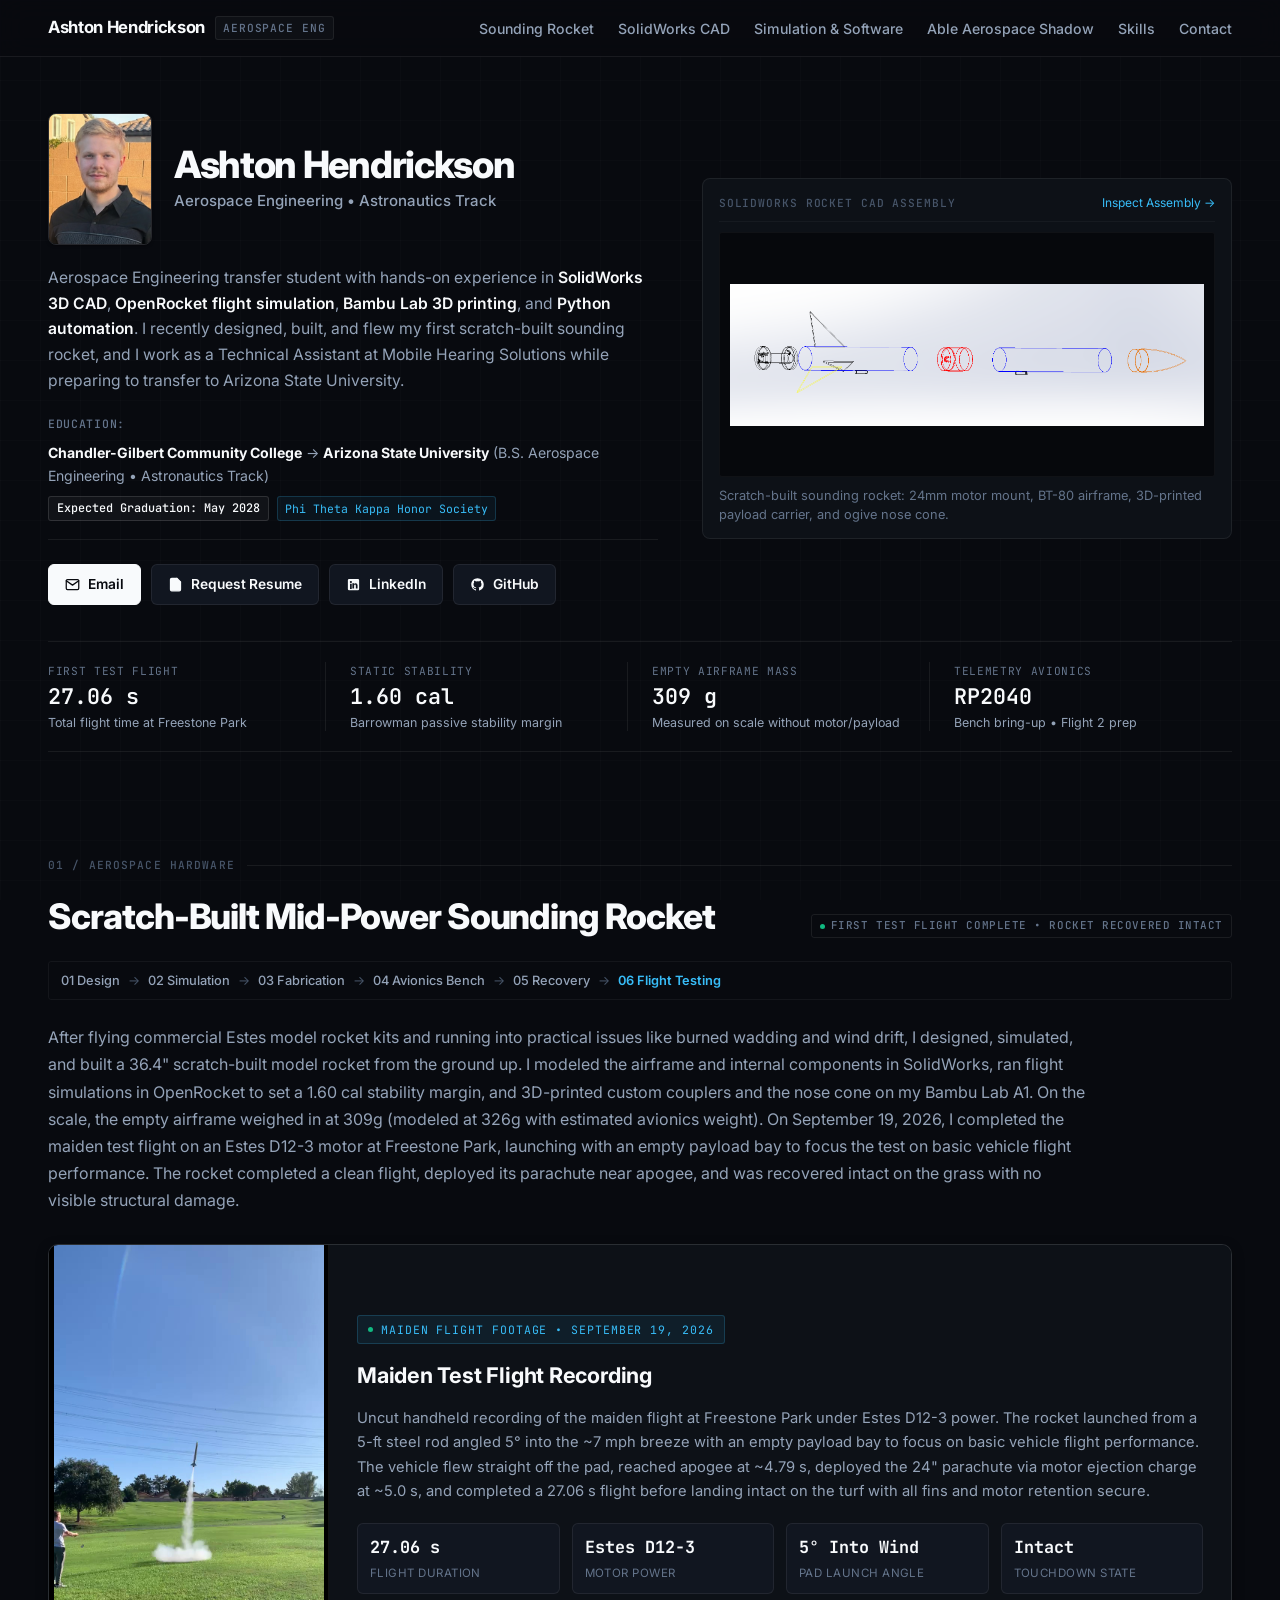
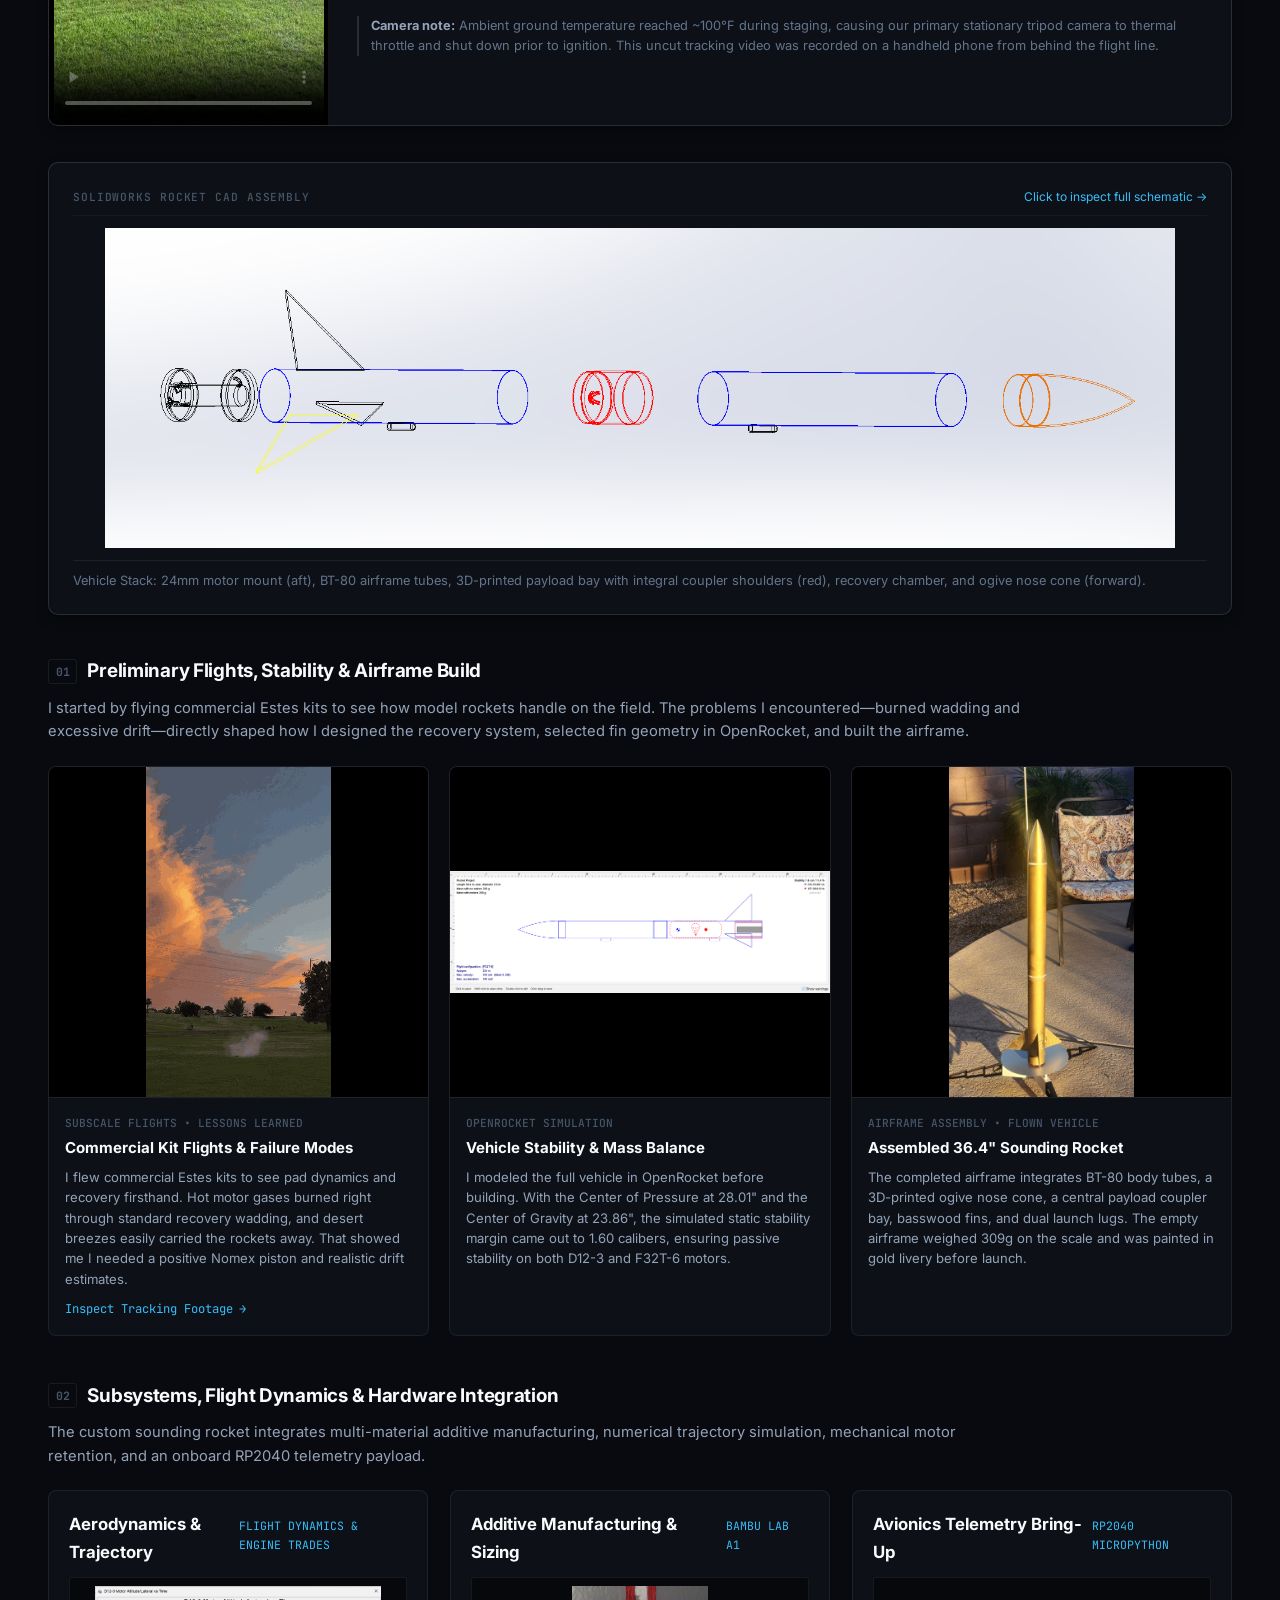
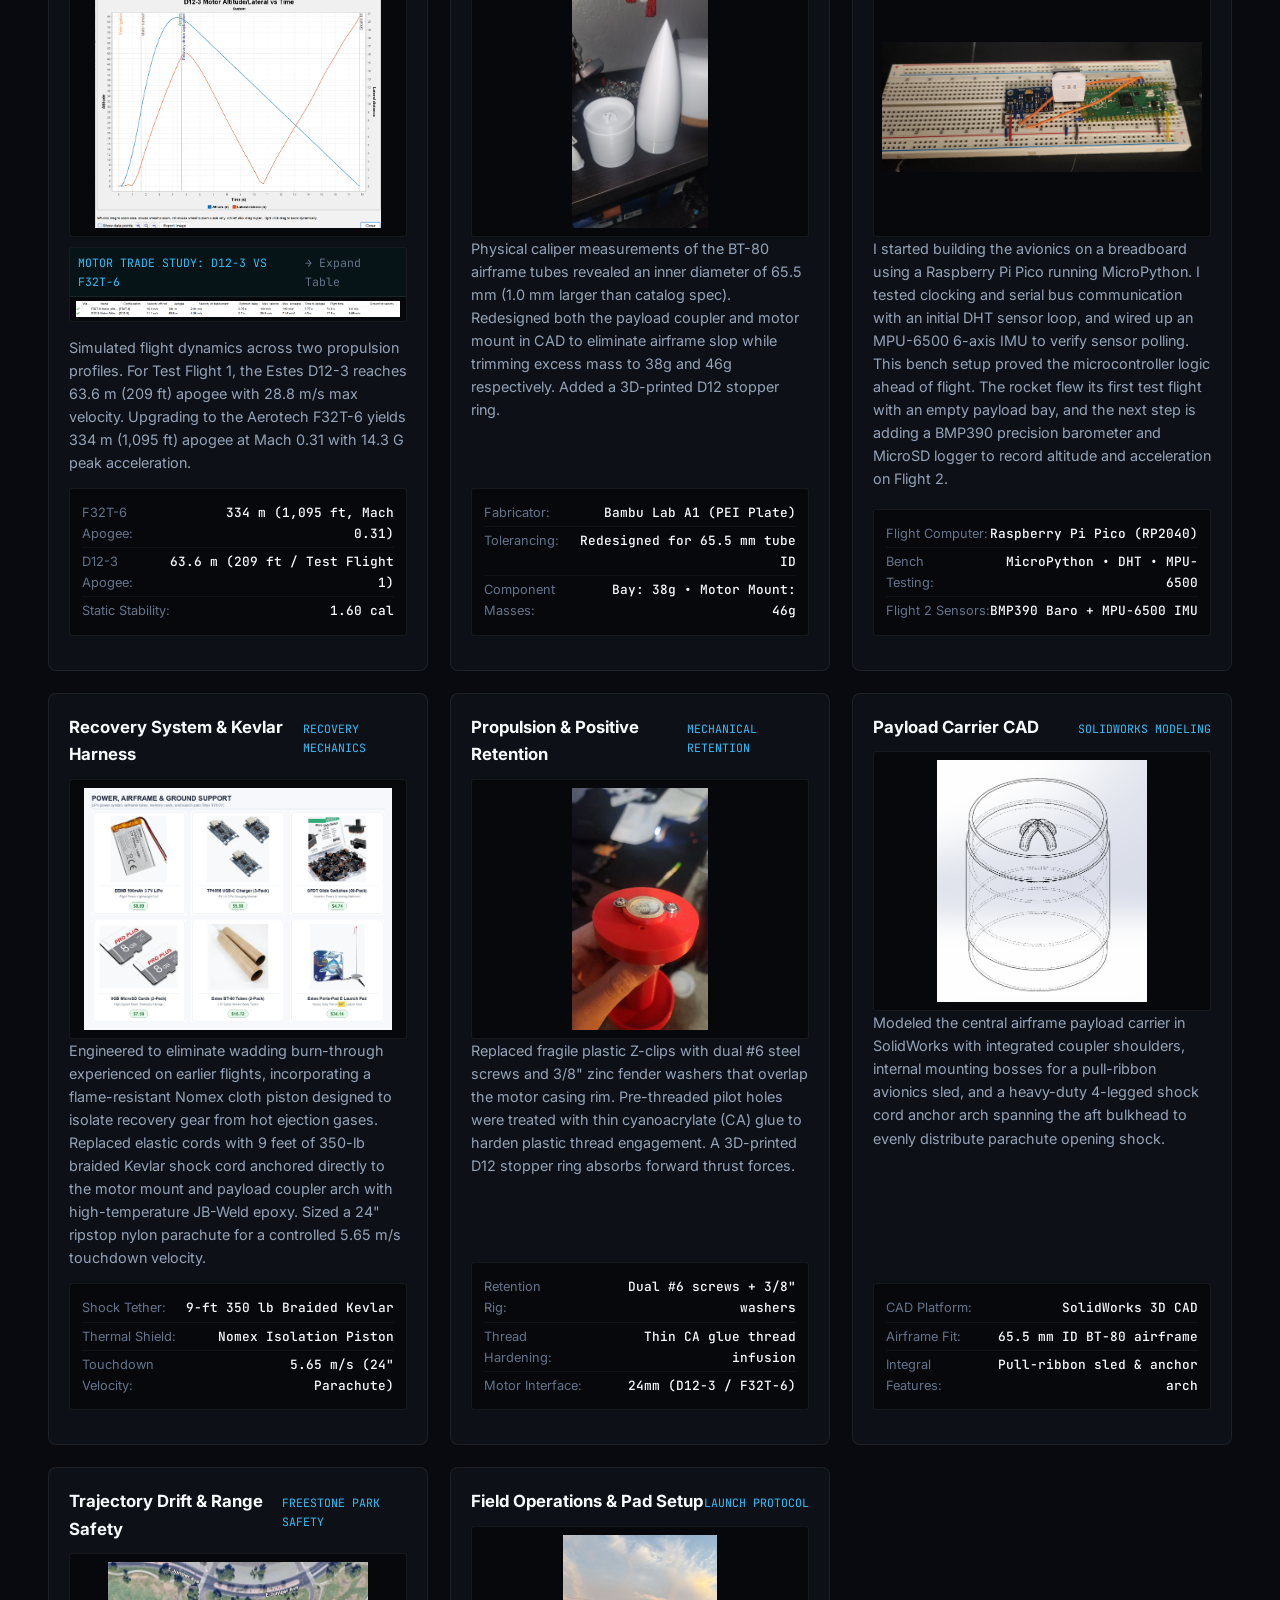
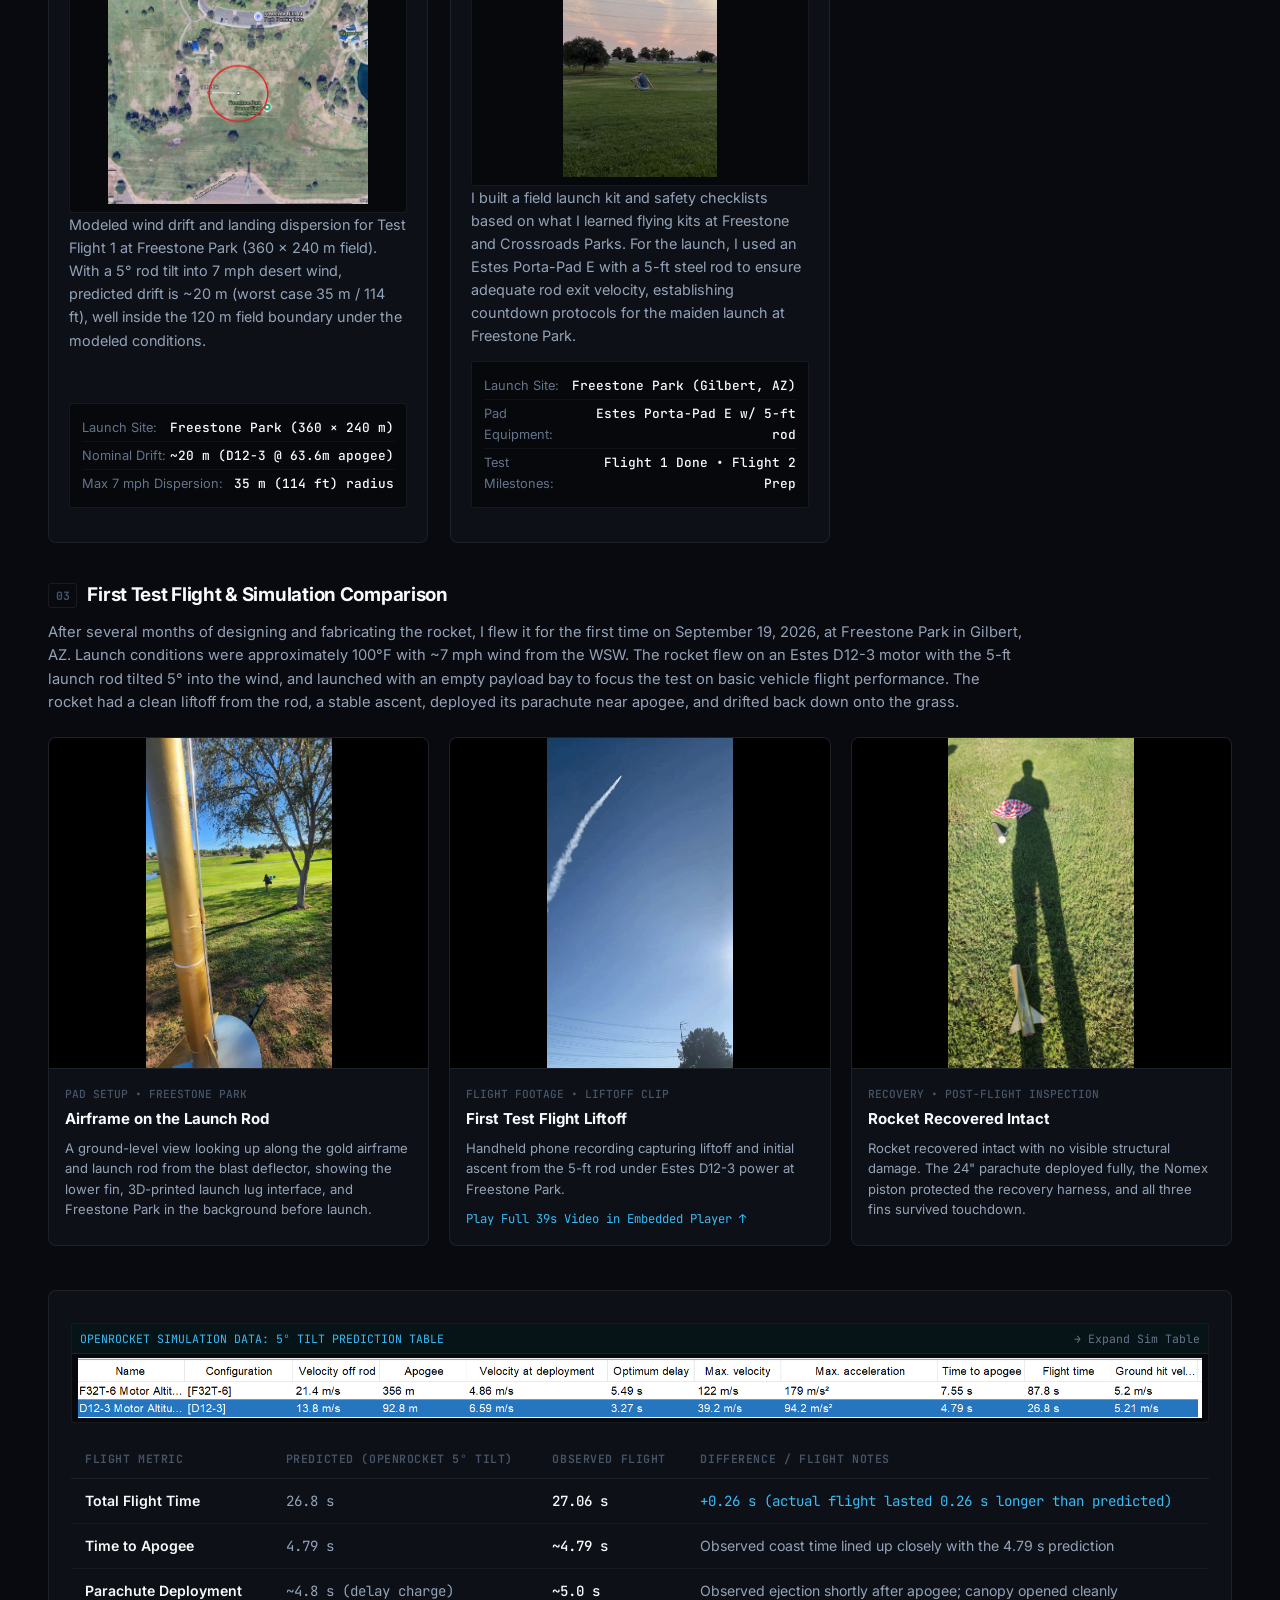
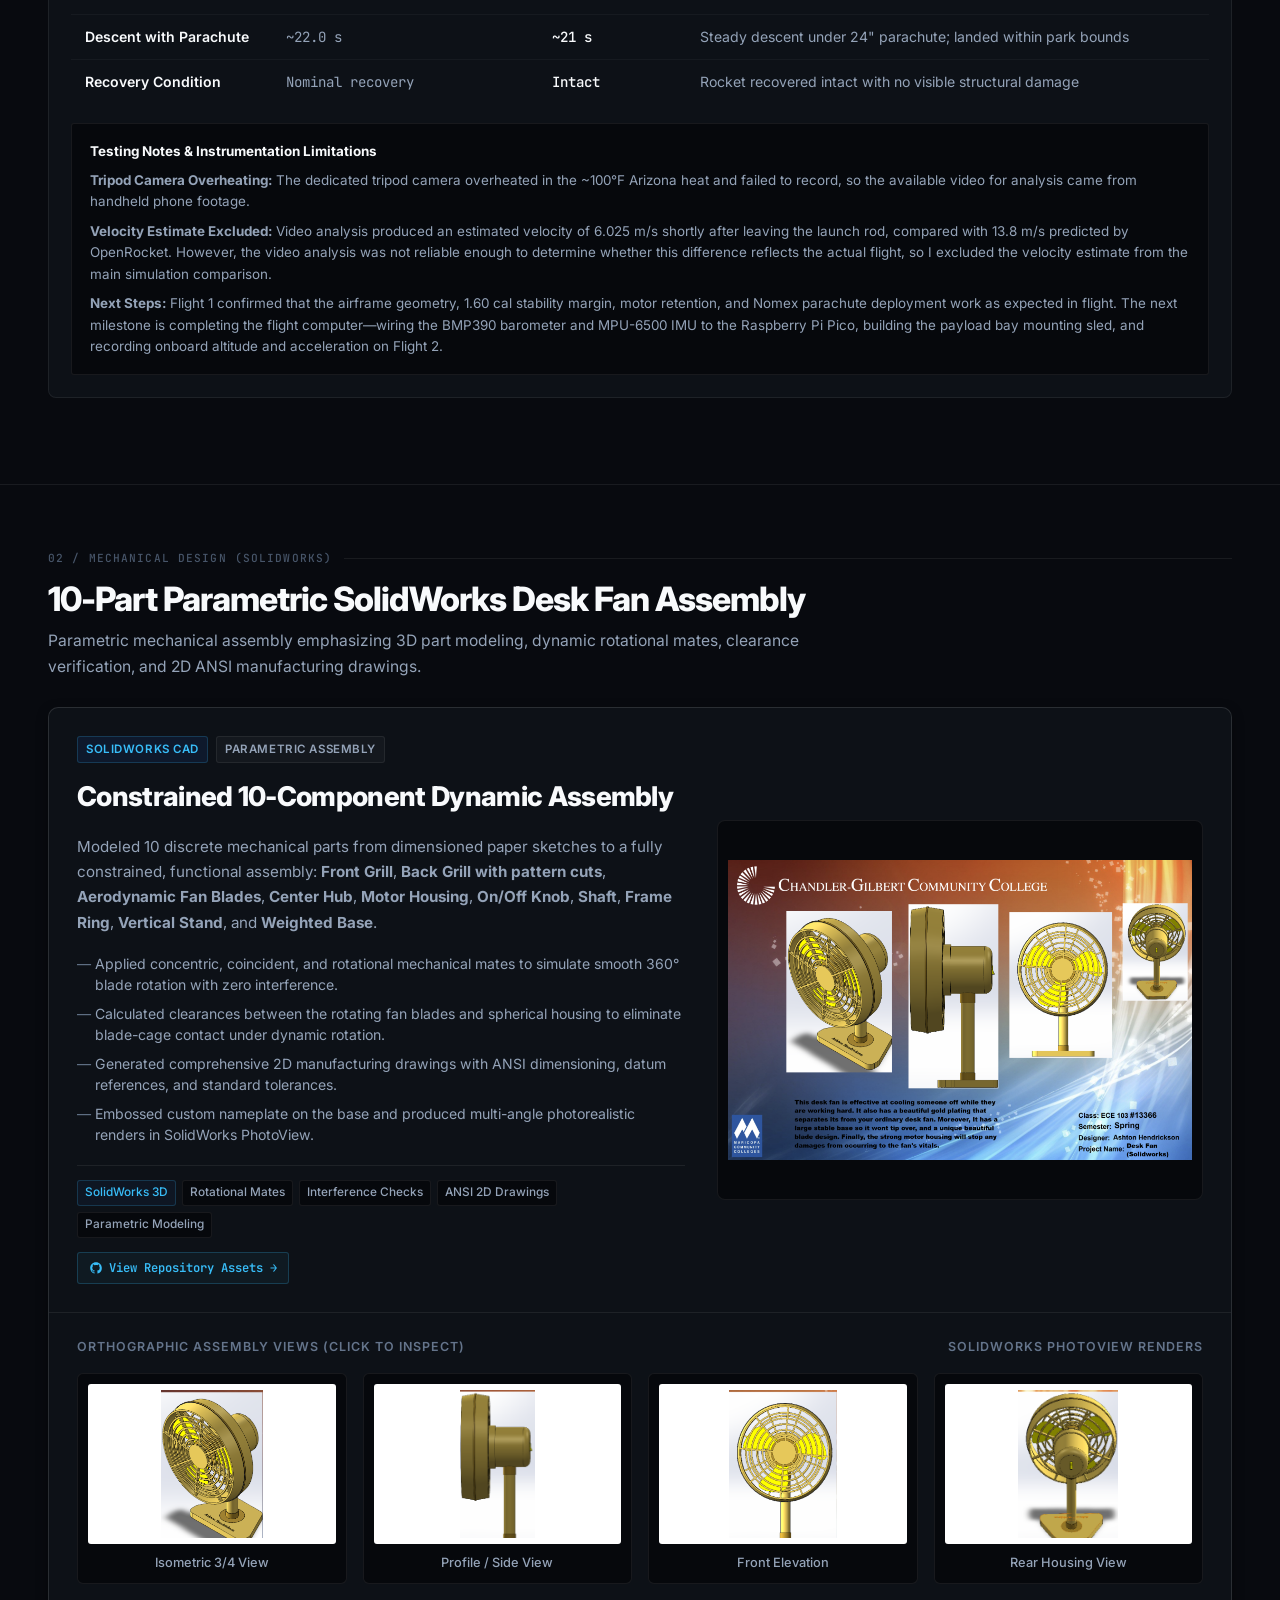
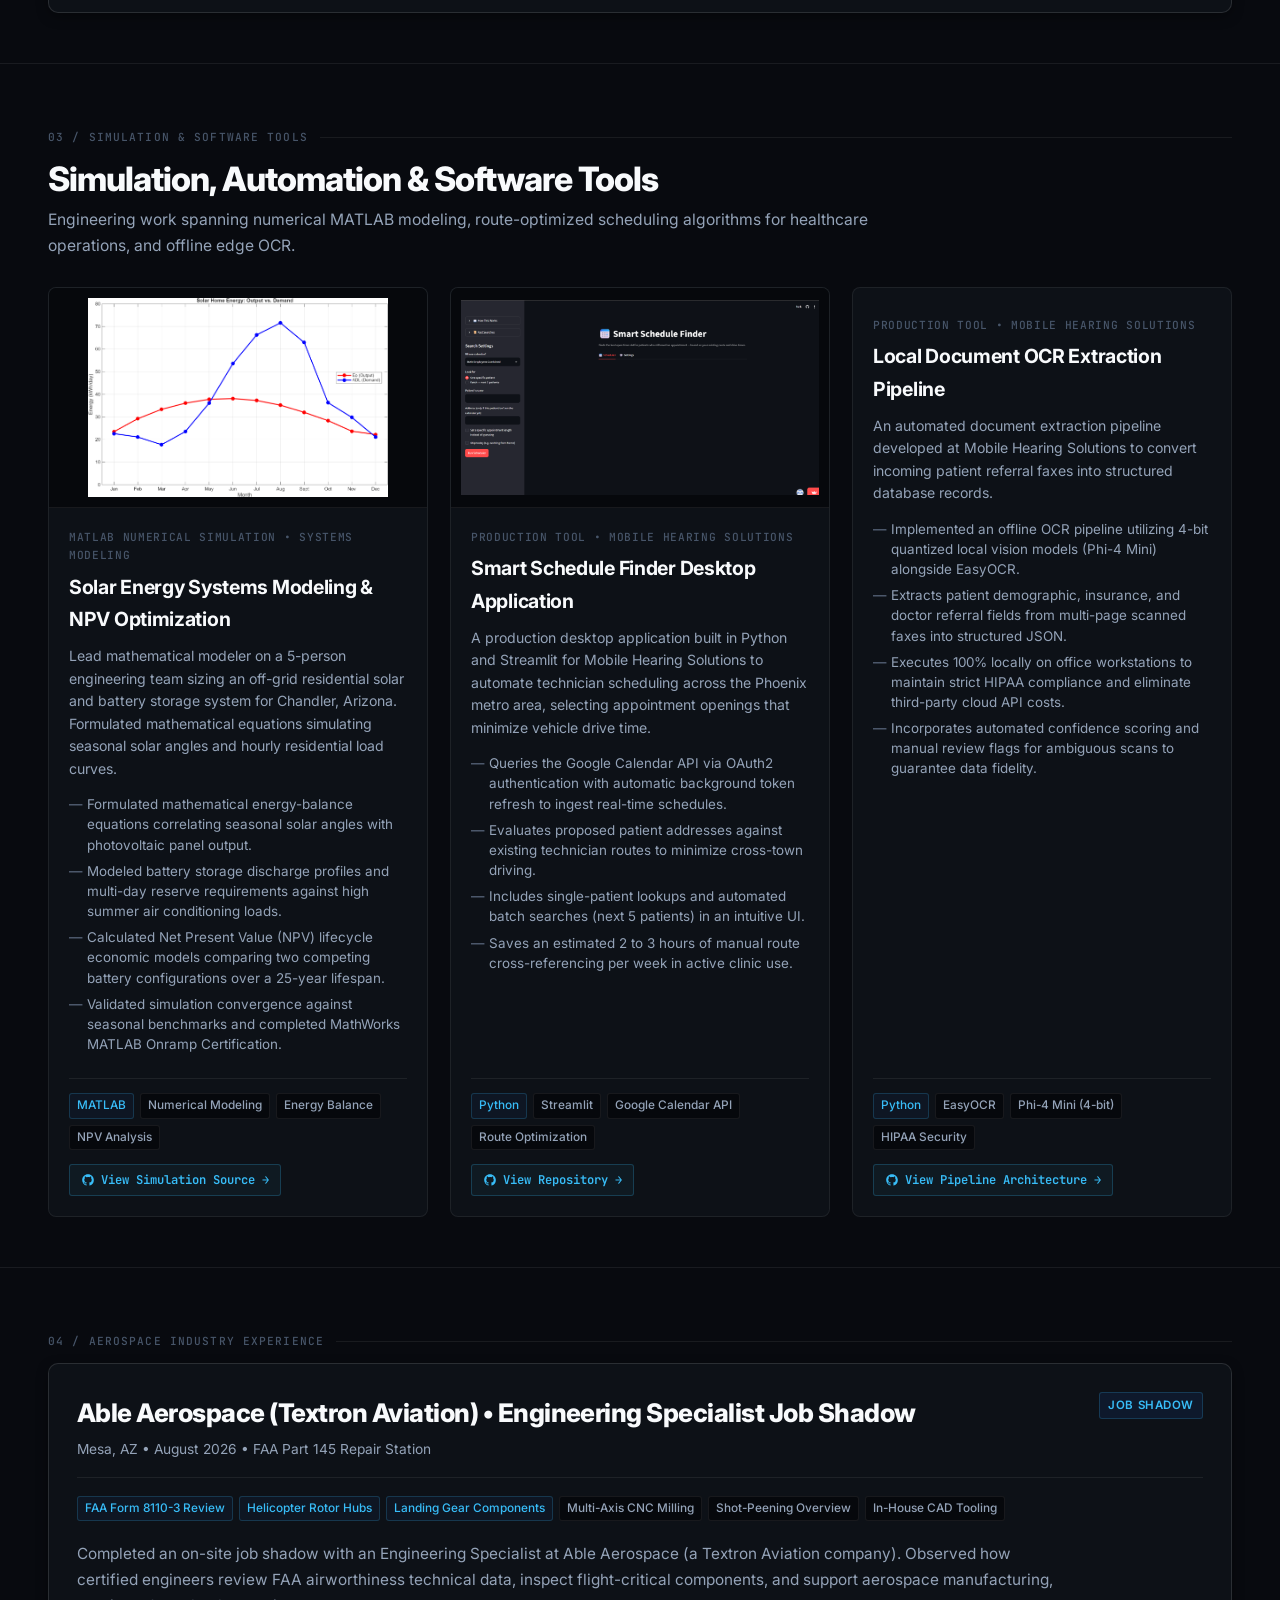
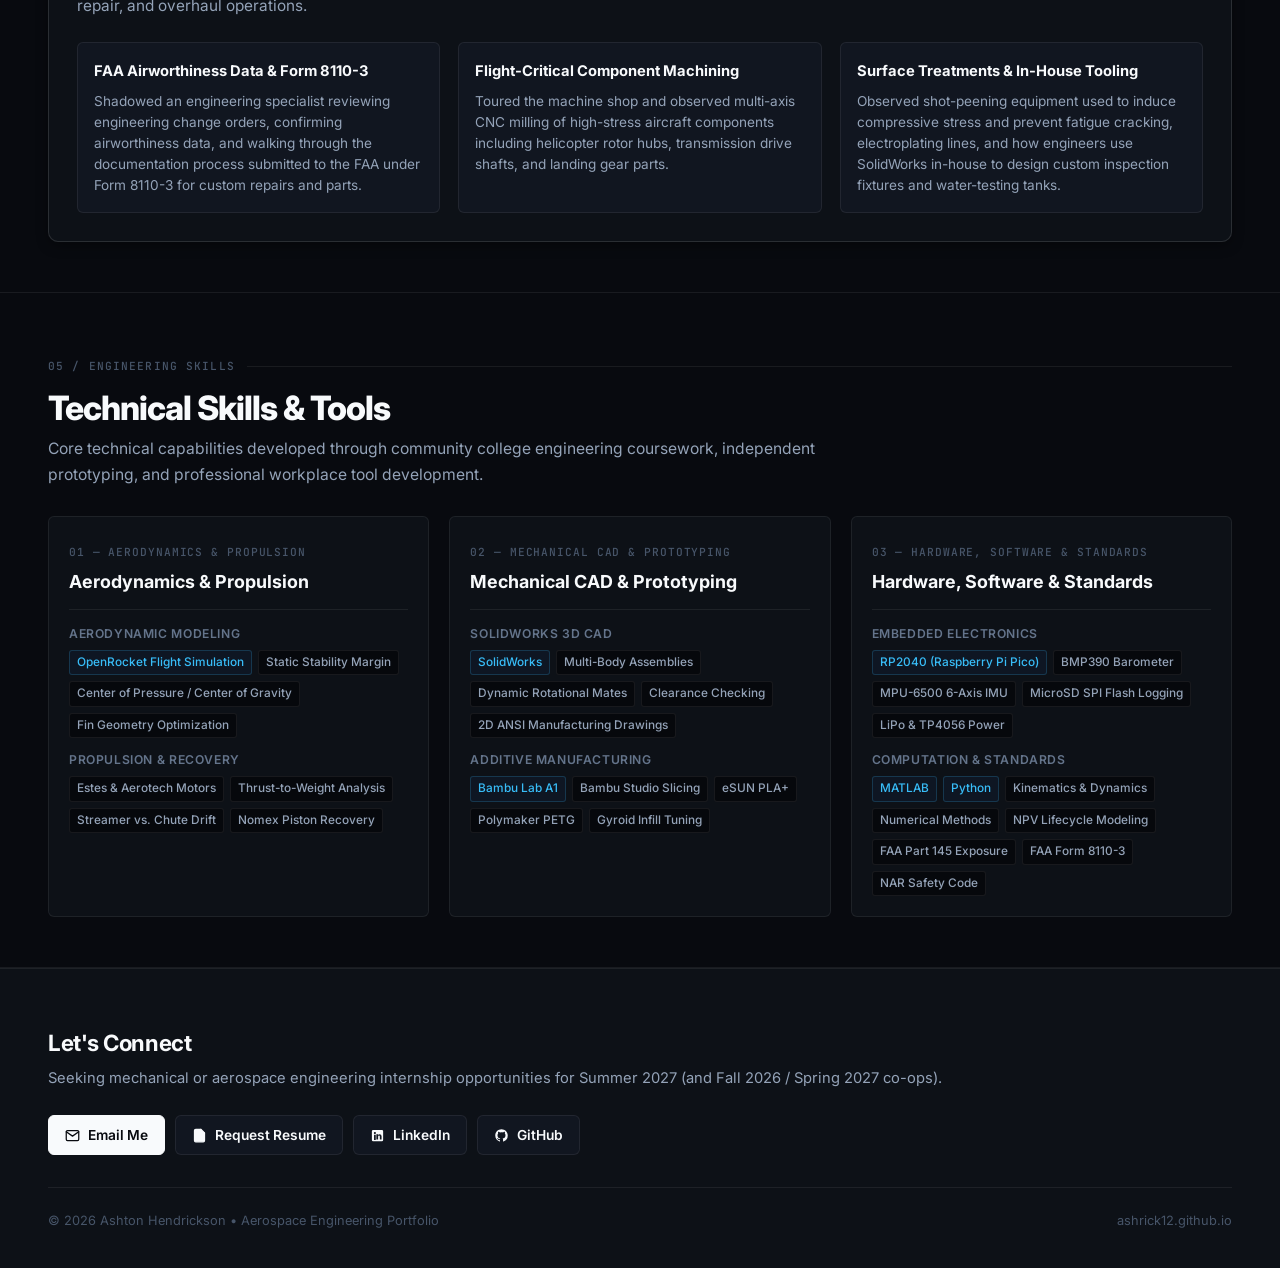
==== commit 4aef39d7: "updated files and added new content" ====
--- a/index.html
+++ b/index.html
@@ -170,6 +170,51 @@
         The rocket completed a clean flight, deployed its parachute near apogee, and was recovered intact on the grass with no visible structural damage.
       </p>
 
+      <!-- Maiden Flight Video Feature Banner -->
+      <div class="flight-video-banner" id="flight-video">
+        <div class="flight-video-inner">
+          <div class="flight-video-player-wrap">
+            <video controls playsinline preload="metadata" poster="assets/rocket_flight_midlaunch.jpg" class="flight-video-element">
+              <source src="assets/rocket_test_flight_1.mp4" type="video/mp4">
+              Your browser does not support the video tag. <a href="assets/rocket_test_flight_1.mp4">Download the test flight MP4</a>.
+            </video>
+          </div>
+          <div class="flight-video-info">
+            <div class="flight-video-badge">
+              <span class="status-dot-green"></span>
+              MAIDEN FLIGHT FOOTAGE &bull; SEPTEMBER 19, 2026
+            </div>
+            <h3 class="flight-video-title">Maiden Test Flight Recording</h3>
+            <p class="flight-video-desc">
+              Uncut handheld recording of the maiden flight at Freestone Park under Estes D12-3 power. 
+              The rocket launched from a 5-ft steel rod angled 5&deg; into the ~7 mph breeze with an empty payload bay to focus on basic vehicle flight performance. 
+              The vehicle flew straight off the pad, reached apogee at ~4.79 s, deployed the 24&quot; parachute via motor ejection charge at ~5.0 s, and completed a 27.06 s flight before landing intact on the turf with all fins and motor retention secure.
+            </p>
+            <div class="flight-video-metrics-list">
+              <div class="flight-video-metric">
+                <span class="fvm-val">27.06 s</span>
+                <span class="fvm-lbl">Flight Duration</span>
+              </div>
+              <div class="flight-video-metric">
+                <span class="fvm-val">Estes D12-3</span>
+                <span class="fvm-lbl">Motor Power</span>
+              </div>
+              <div class="flight-video-metric">
+                <span class="fvm-val">5&deg; Into Wind</span>
+                <span class="fvm-lbl">Pad Launch Angle</span>
+              </div>
+              <div class="flight-video-metric">
+                <span class="fvm-val">Intact</span>
+                <span class="fvm-lbl">Touchdown State</span>
+              </div>
+            </div>
+            <p class="flight-video-note">
+              <strong>Camera note:</strong> Ambient ground temperature reached ~100&deg;F during staging, causing our primary stationary tripod camera to thermal throttle and shut down prior to ignition. This uncut tracking video was recorded on a handheld phone from behind the flight line.
+            </p>
+          </div>
+        </div>
+      </div>
+
       <!-- Prominent SolidWorks CAD Architecture Banner -->
       <div class="cad-hero-banner" onclick="openModal('assets/rocket_cad_exploded.png', 'SolidWorks CAD Model: Complete vehicle stack assembly from 24mm motor mount (left), BT-80 lower airframe tube, 3D-printed payload carrier with integrated coupler shoulders (center), recovery chamber, and ogive nose cone (right).')">
         <div class="hero-visual-meta">
@@ -446,7 +491,7 @@
             <div class="flight-card-title">First Test Flight Liftoff</div>
             <div class="flight-card-desc">Handheld phone recording capturing liftoff and initial ascent from the 5-ft rod under Estes D12-3 power at Freestone Park.</div>
             <div style="margin-top: 10px; font-size: 0.76rem; font-family: var(--font-mono); color: var(--accent-cyan); display: flex; align-items: center; gap: 6px;" onclick="event.stopPropagation();">
-              <a href="assets/rocket_test_flight_1.mp4" target="_blank" style="color: inherit; text-decoration: none;"><span>Watch Full 39s Flight Video</span> &rarr;</a>
+              <a href="#flight-video" style="color: inherit; text-decoration: none;"><span>Play Full 39s Video in Embedded Player</span> &uarr;</a>
             </div>
           </div>
         </div>
--- a/styles.css
+++ b/styles.css
@@ -612,6 +612,129 @@
   color: var(--text-primary);
 }
 
+/* ==========================================================================
+   Maiden Flight Video Feature Banner
+   ========================================================================== */
+.flight-video-banner {
+  margin-bottom: 36px;
+  background: var(--bg-surface);
+  border: 1px solid var(--border-medium);
+  border-radius: var(--radius-lg);
+  overflow: hidden;
+  box-shadow: var(--shadow-card);
+  transition: var(--transition);
+}
+
+.flight-video-banner:hover {
+  border-color: var(--border-bright);
+}
+
+.flight-video-inner {
+  display: grid;
+  grid-template-columns: 280px 1fr;
+  background: var(--bg-surface);
+}
+
+.flight-video-player-wrap {
+  background: #000000;
+  display: flex;
+  align-items: center;
+  justify-content: center;
+  border-right: 1px solid var(--border-subtle);
+  position: relative;
+  min-height: 440px;
+}
+
+.flight-video-element {
+  width: 100%;
+  height: 100%;
+  max-height: 480px;
+  object-fit: contain;
+  display: block;
+}
+
+.flight-video-info {
+  padding: 26px 28px;
+  display: flex;
+  flex-direction: column;
+  justify-content: center;
+}
+
+.flight-video-badge {
+  display: inline-flex;
+  align-items: center;
+  gap: 8px;
+  font-family: var(--font-mono);
+  font-size: 0.72rem;
+  letter-spacing: 0.08em;
+  color: var(--accent-cyan);
+  background: rgba(56, 189, 248, 0.08);
+  border: 1px solid rgba(56, 189, 248, 0.2);
+  padding: 4px 10px;
+  border-radius: var(--radius-xs);
+  margin-bottom: 14px;
+  width: fit-content;
+}
+
+.flight-video-title {
+  font-size: 1.35rem;
+  font-weight: 700;
+  color: var(--text-primary);
+  margin-bottom: 12px;
+  letter-spacing: -0.01em;
+}
+
+.flight-video-desc {
+  font-size: 0.92rem;
+  line-height: 1.65;
+  color: var(--text-secondary);
+  margin-bottom: 20px;
+}
+
+.flight-video-metrics-list {
+  display: grid;
+  grid-template-columns: repeat(4, 1fr);
+  gap: 12px;
+  margin-bottom: 18px;
+}
+
+.flight-video-metric {
+  background: var(--bg-card);
+  border: 1px solid var(--border-subtle);
+  border-radius: var(--radius-sm);
+  padding: 10px 12px;
+}
+
+.flight-video-metric .fvm-val {
+  display: block;
+  font-family: var(--font-mono);
+  font-size: 1.05rem;
+  font-weight: 700;
+  color: var(--text-primary);
+  margin-bottom: 2px;
+}
+
+.flight-video-metric .fvm-lbl {
+  display: block;
+  font-size: 0.72rem;
+  color: var(--text-muted);
+  text-transform: uppercase;
+  letter-spacing: 0.04em;
+}
+
+.flight-video-note {
+  font-size: 0.8rem;
+  line-height: 1.55;
+  color: var(--text-muted);
+  border-left: 2px solid var(--border-medium);
+  padding-left: 12px;
+  margin-top: 4px;
+}
+
+.flight-video-note strong {
+  color: var(--text-secondary);
+}
+
 /* Dominant Panoramic CAD Architecture Banner */
 .cad-hero-banner {
   margin-bottom: 40px;
@@ -1576,6 +1699,9 @@
     grid-template-columns: 1fr;
     gap: 32px;
   }
+  .flight-video-inner {
+    grid-template-columns: 260px 1fr;
+  }
   .launch-showcase-grid {
     grid-template-columns: 1fr;
   }
@@ -1619,6 +1745,23 @@
   .readout-item:nth-child(2n) {
     border-right: none;
   }
+  .flight-video-inner {
+    grid-template-columns: 1fr;
+  }
+  .flight-video-player-wrap {
+    border-right: none;
+    border-bottom: 1px solid var(--border-subtle);
+    min-height: auto;
+  }
+  .flight-video-element {
+    max-height: 420px;
+  }
+  .flight-video-metrics-list {
+    grid-template-columns: repeat(2, 1fr);
+  }
+  .flight-video-info {
+    padding: 20px 16px;
+  }
   .cad-project-main {
     padding: 20px;
   }
@@ -1630,3 +1773,9 @@
     align-items: flex-start;
   }
 }
+
+@media (max-width: 480px) {
+  .flight-video-metrics-list {
+    grid-template-columns: 1fr;
+  }
+}
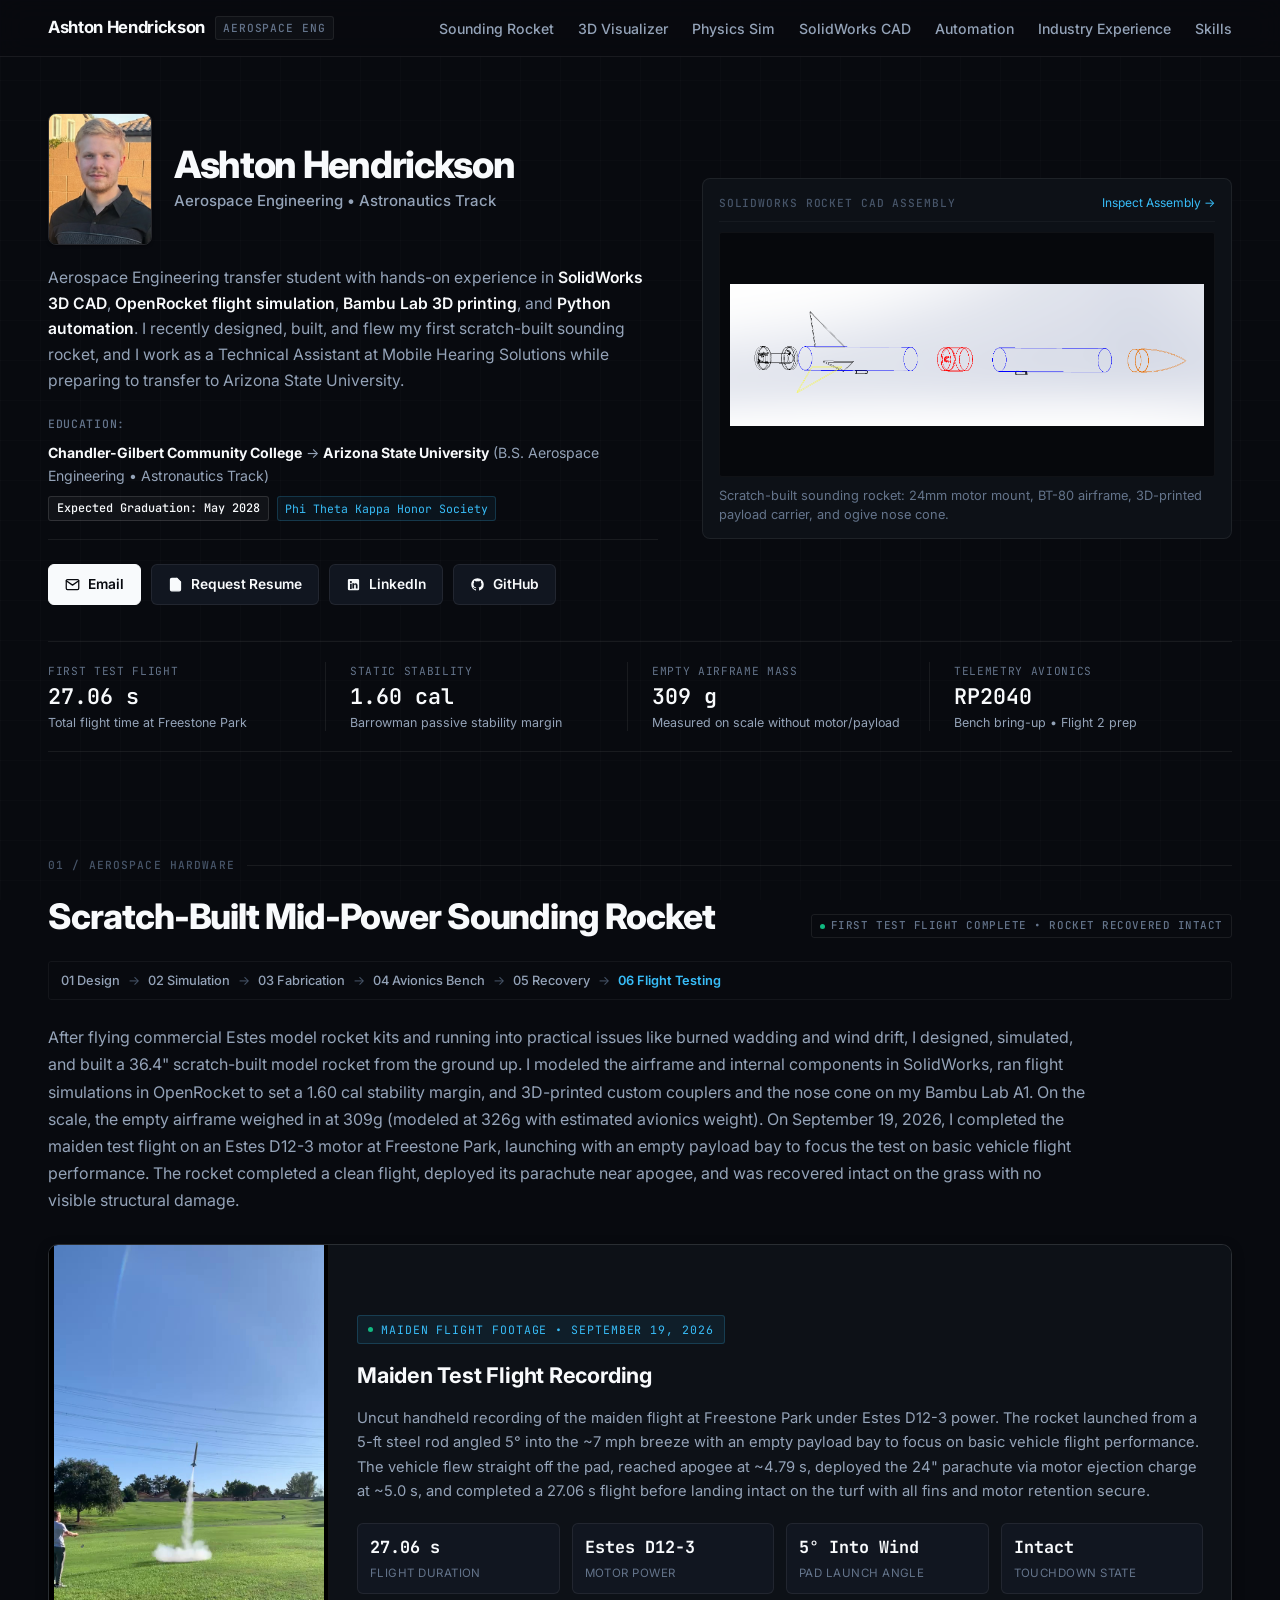
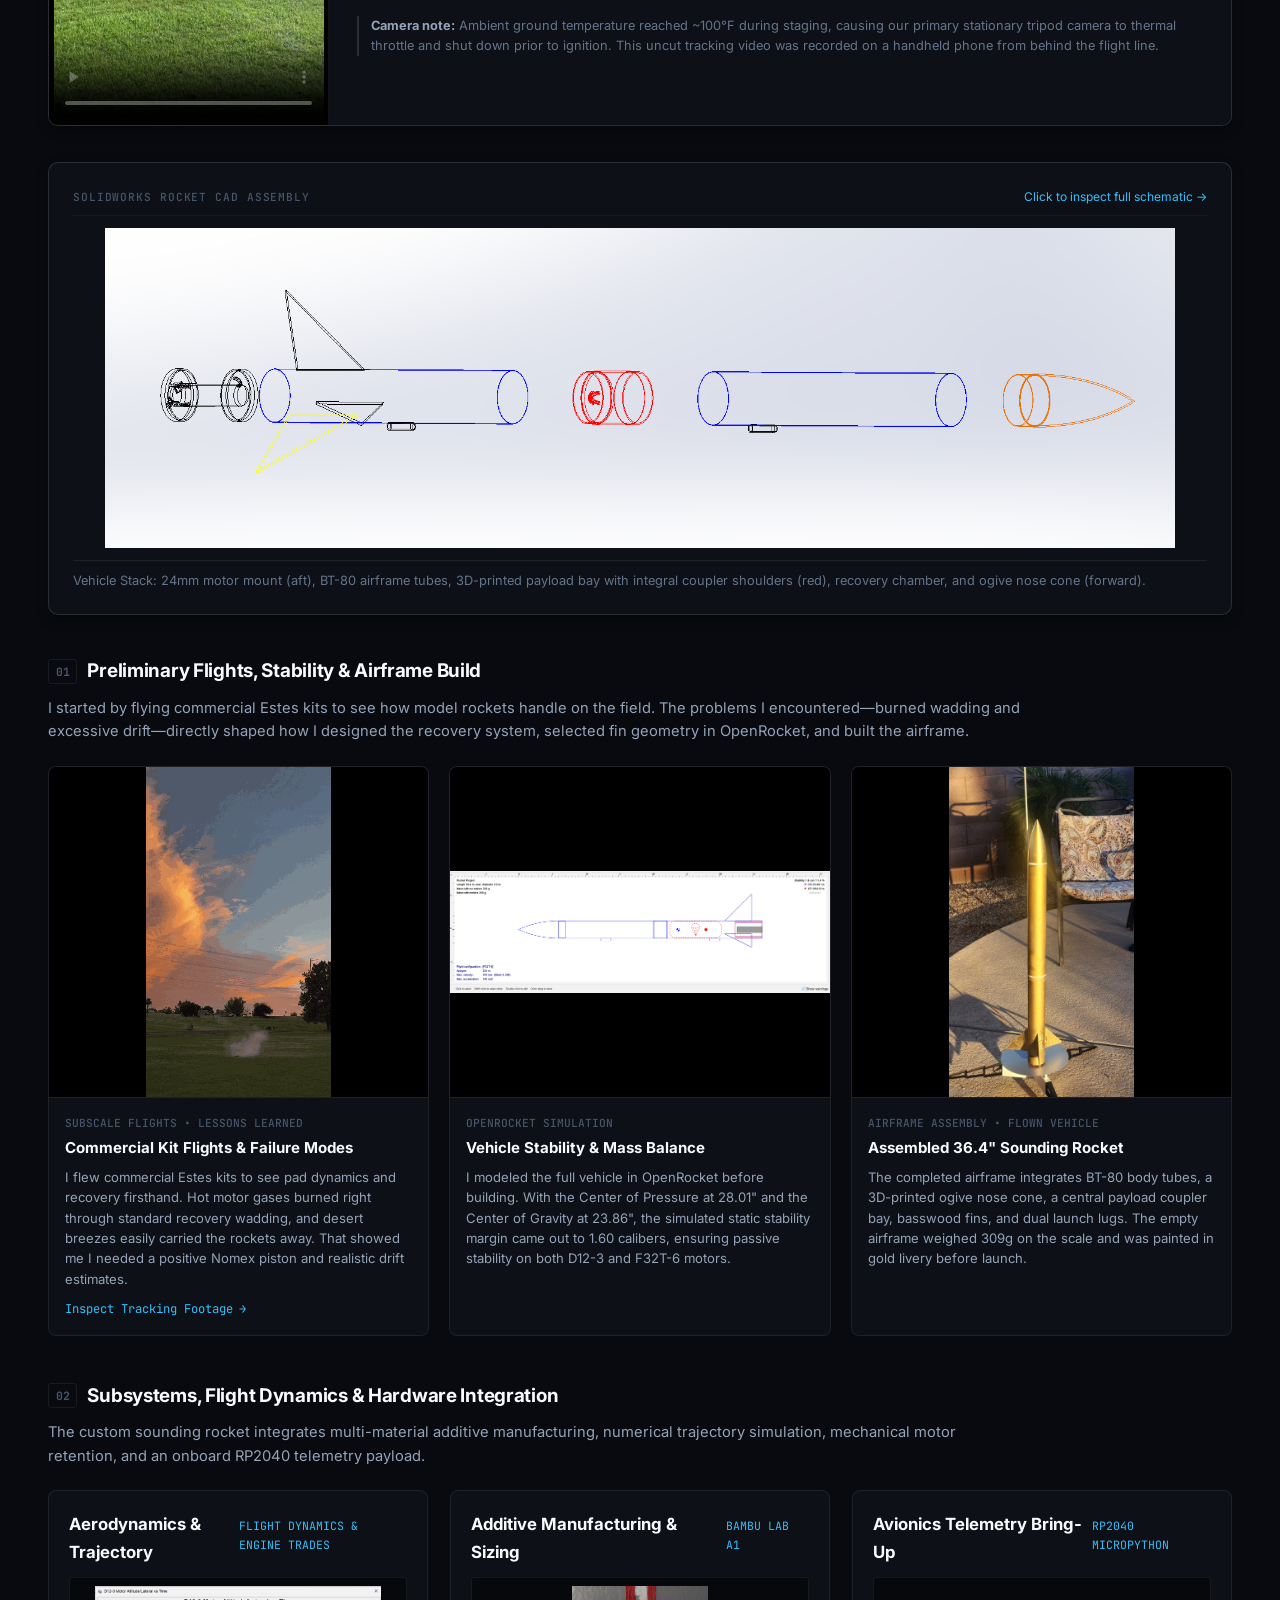
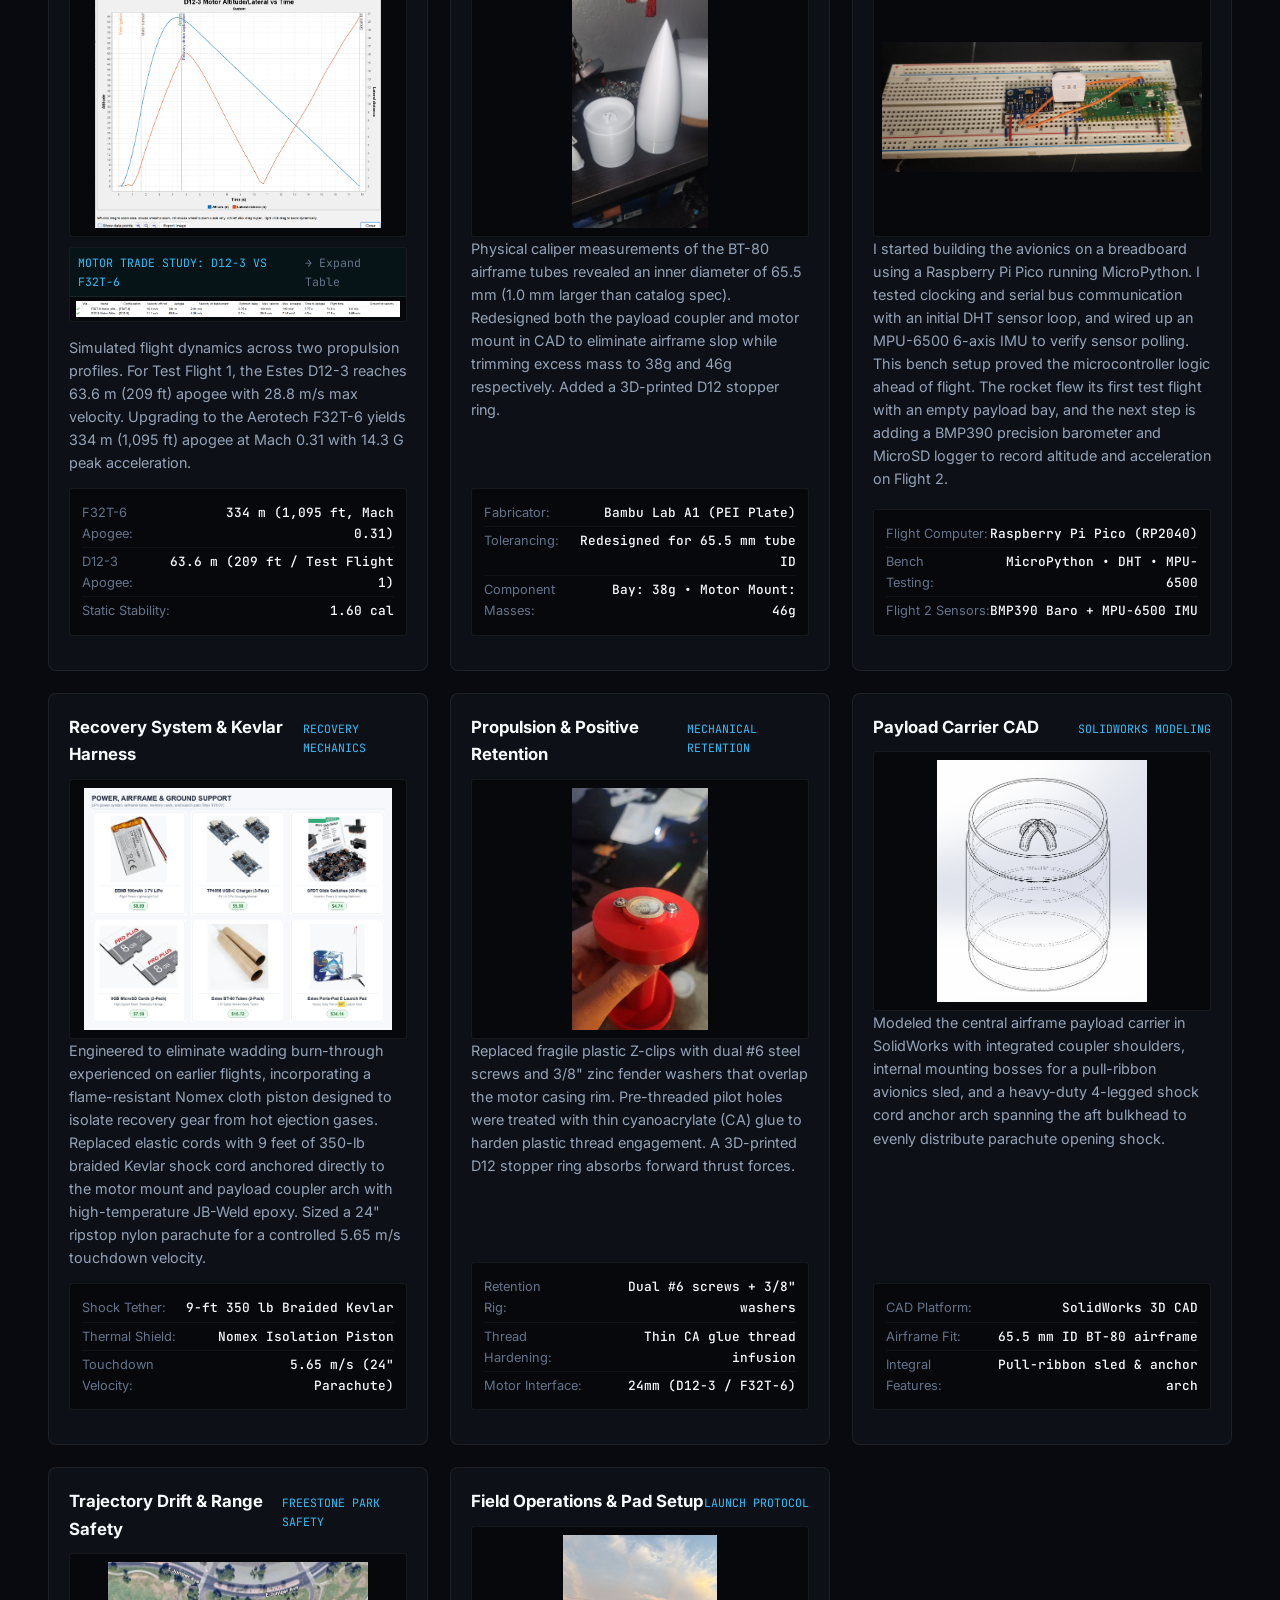
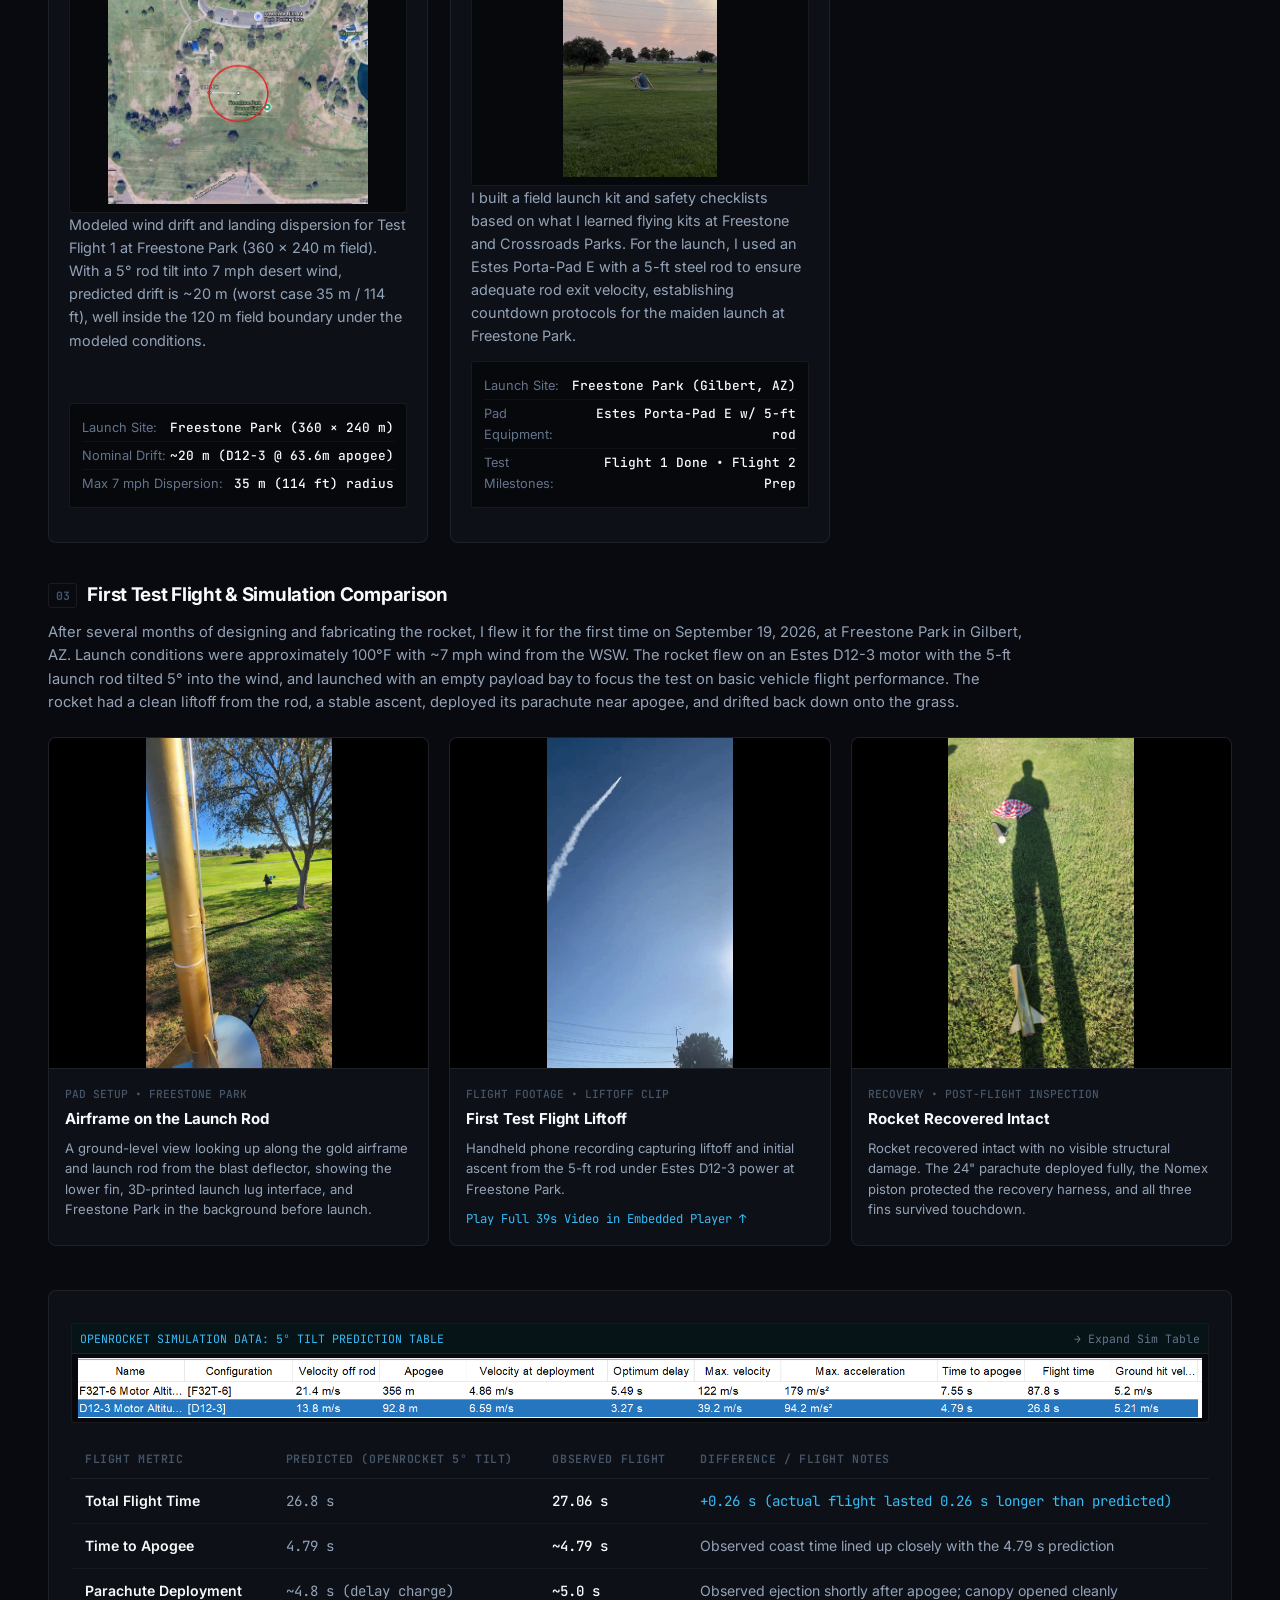
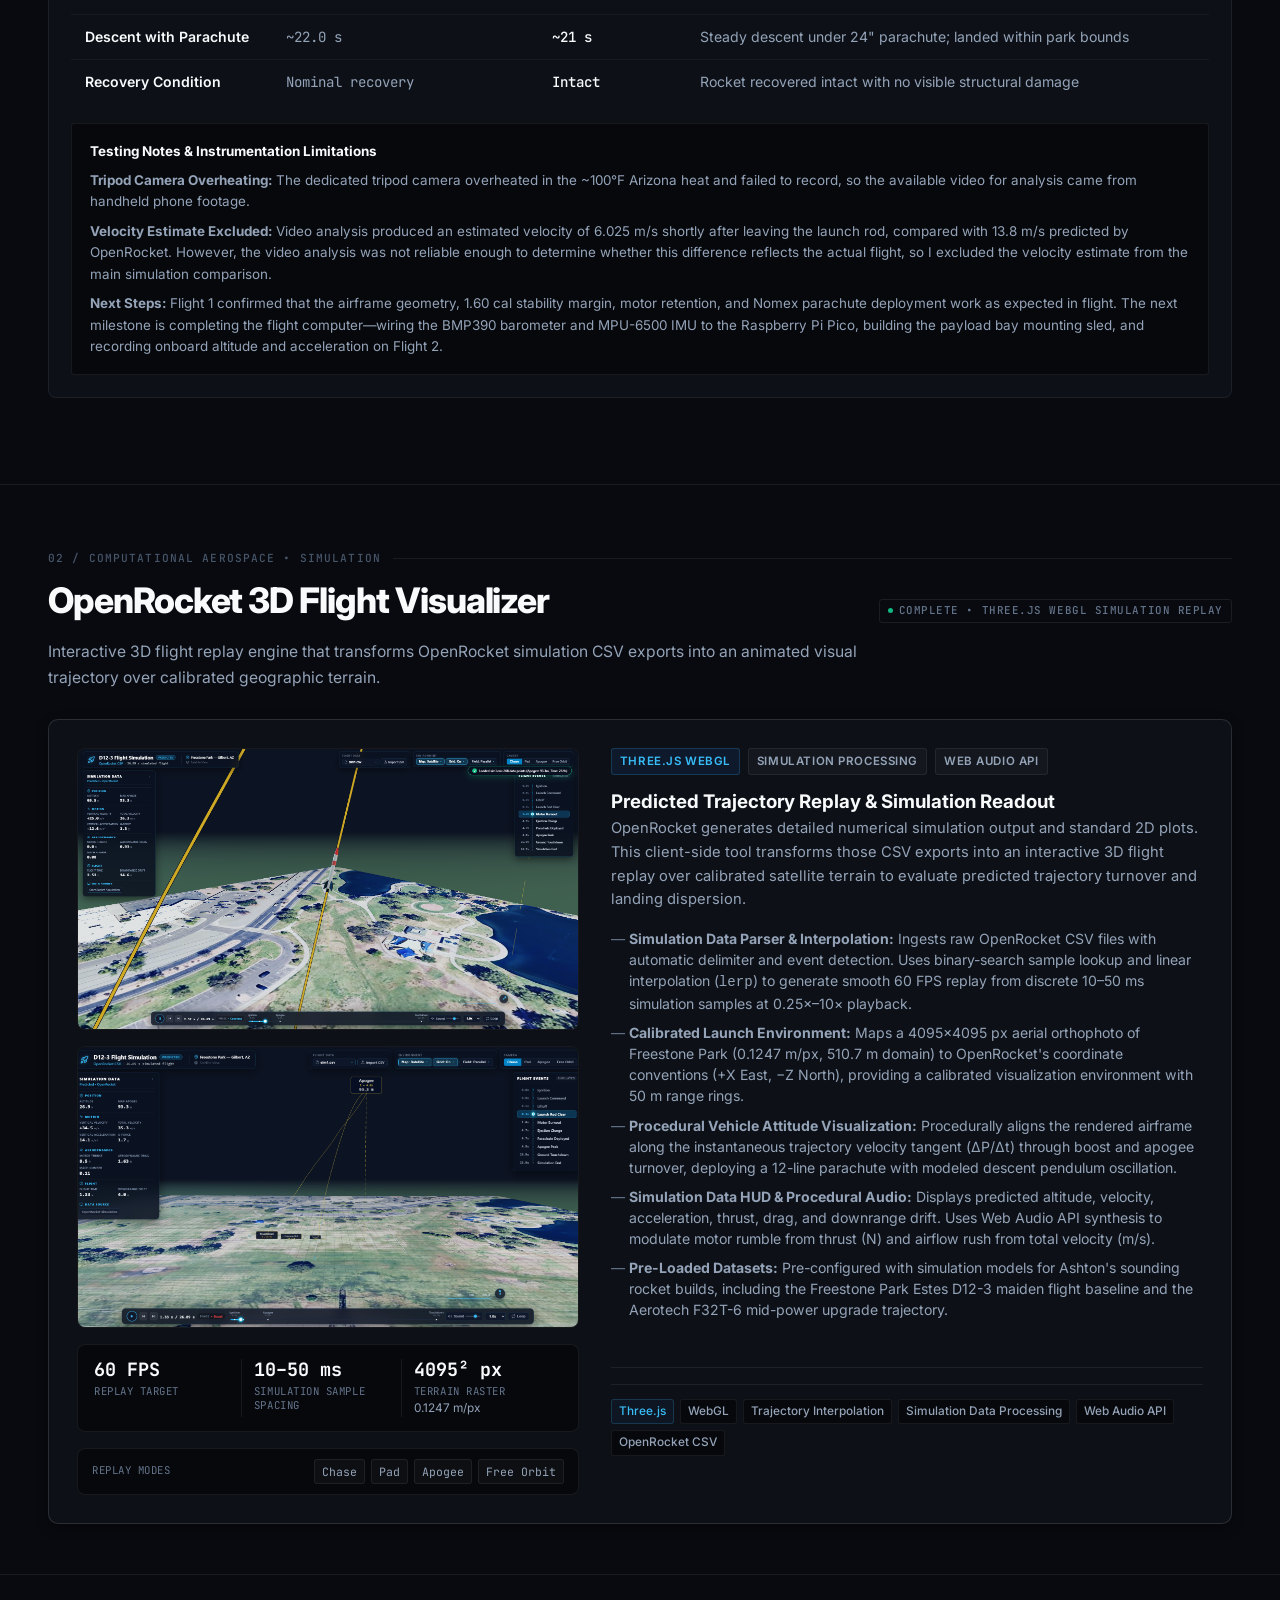
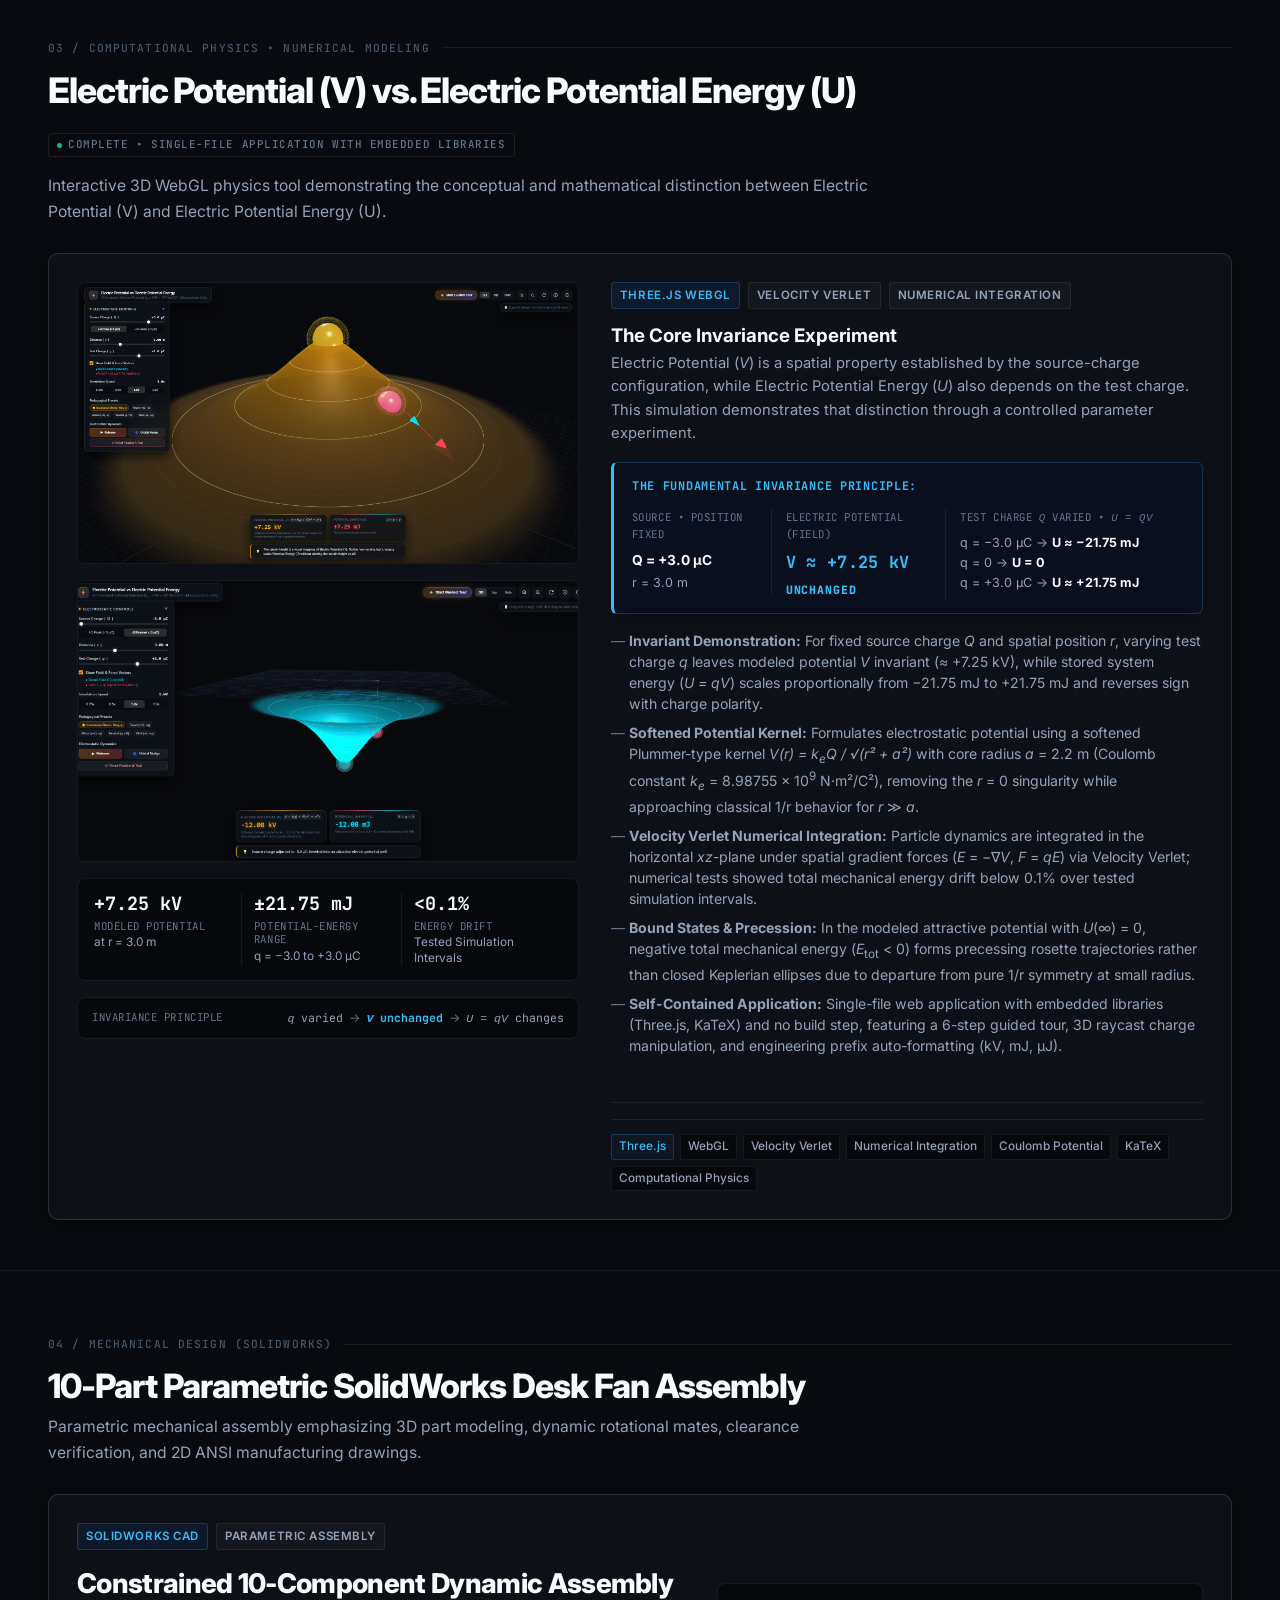
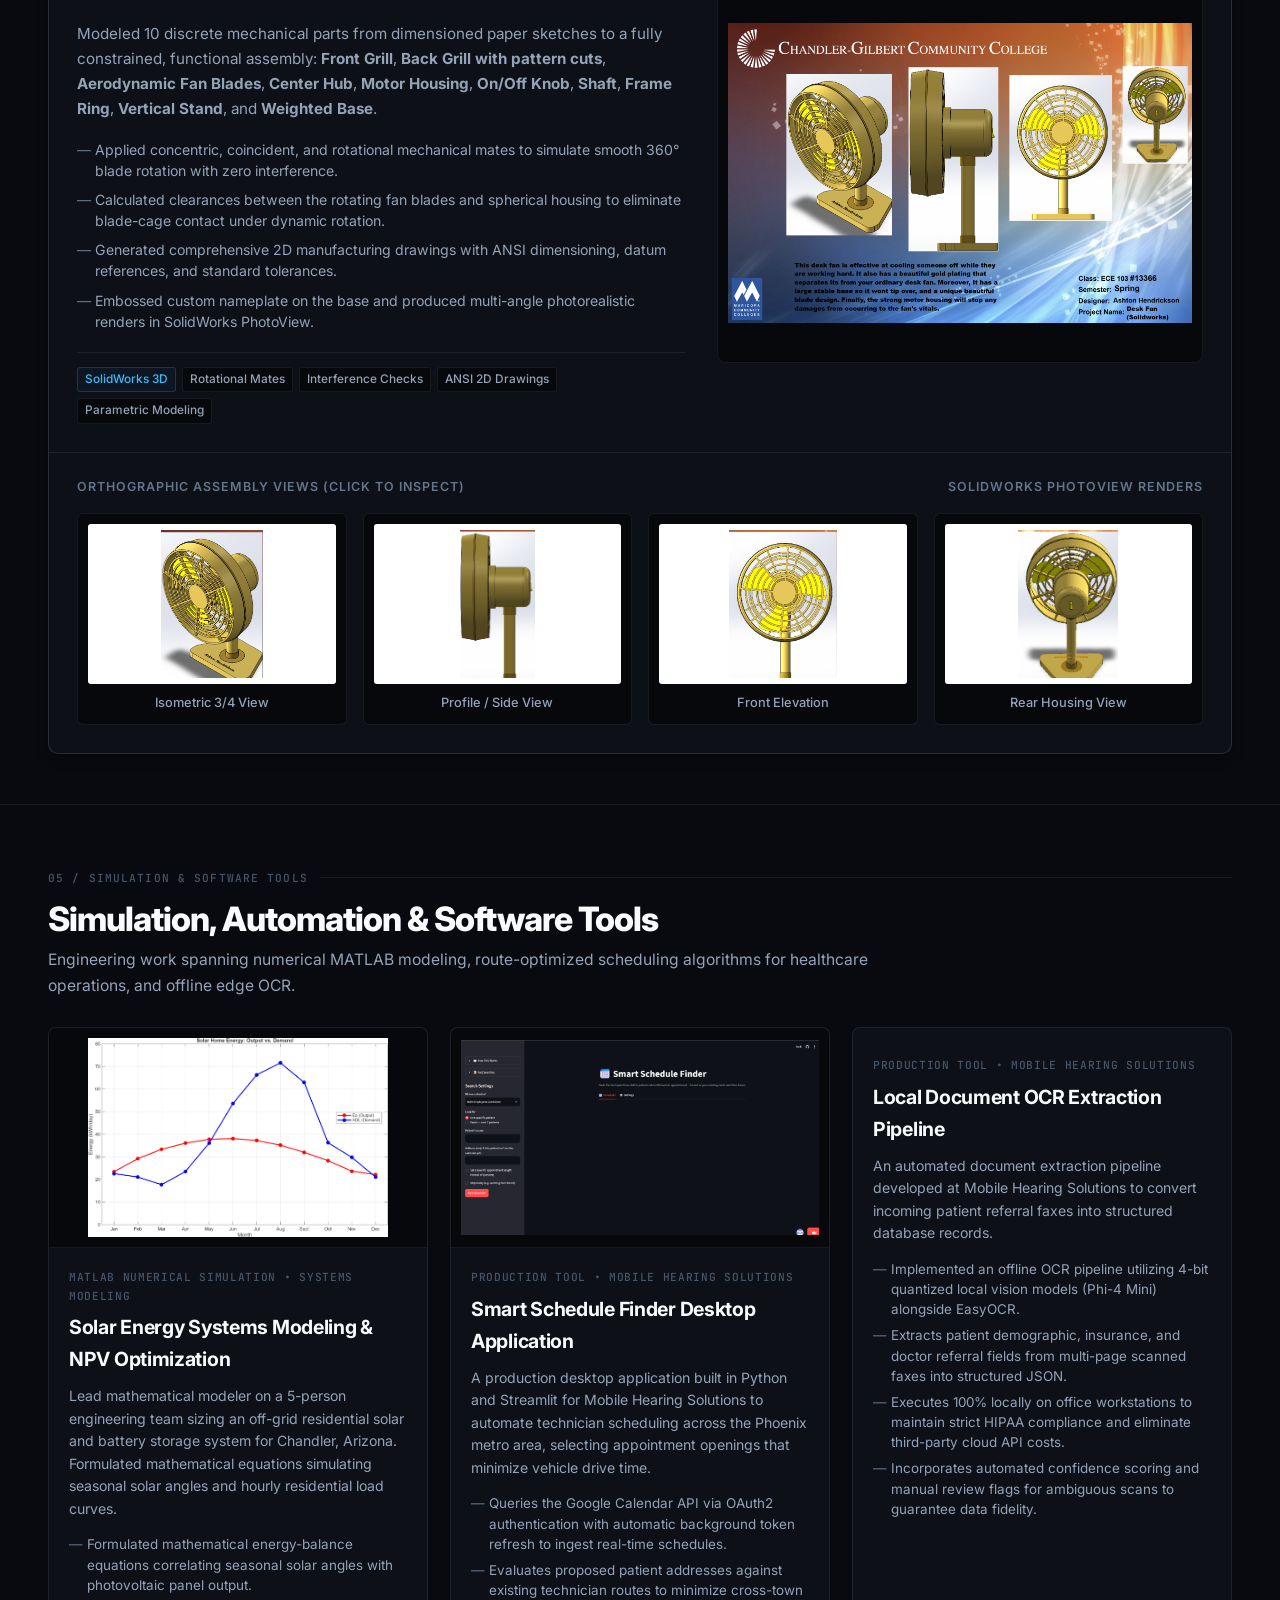
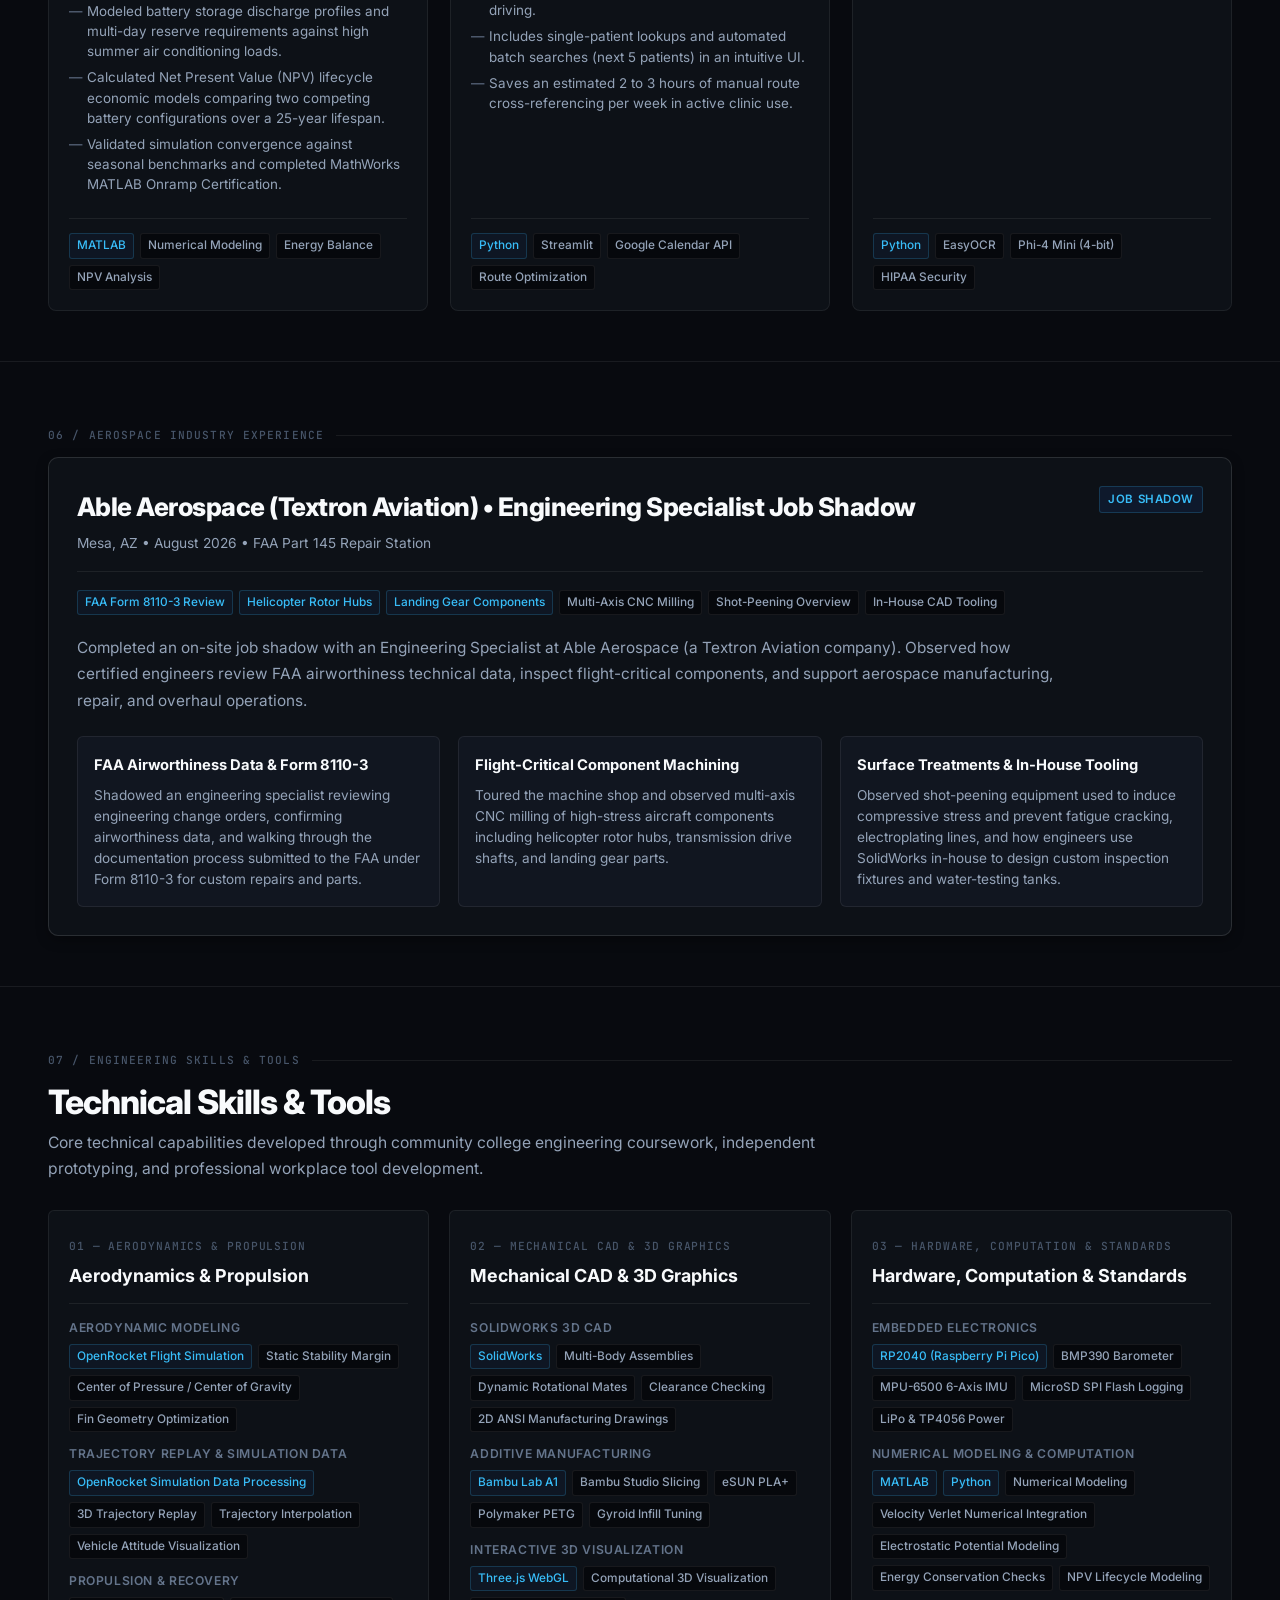
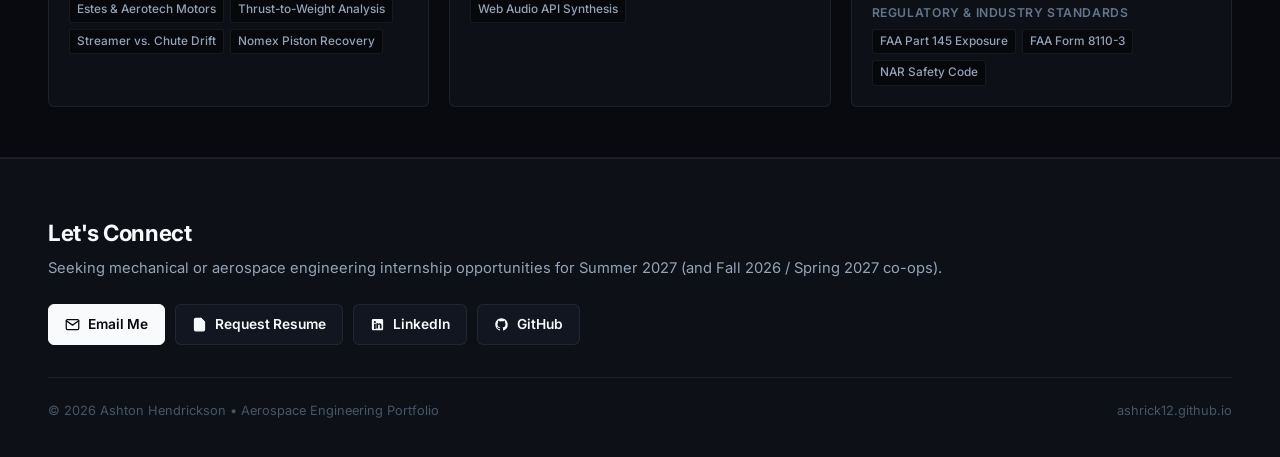
==== commit 9fc53778: "Add OpenRocket 3D Visualizer and Electric Potential projects with dual perspectives and refined visu" ====
--- a/index.html
+++ b/index.html
@@ -24,11 +24,12 @@
       </a>
       <ul class="nav-links">
         <li><a href="#flagship">Sounding Rocket</a></li>
+        <li><a href="#openrocket-visualizer">3D Visualizer</a></li>
+        <li><a href="#physics-simulation">Physics Sim</a></li>
         <li><a href="#cad-projects">SolidWorks CAD</a></li>
-        <li><a href="#systems-software">Simulation & Software</a></li>
-        <li><a href="#industry-experience">Able Aerospace Shadow</a></li>
+        <li><a href="#systems-software">Automation</a></li>
+        <li><a href="#industry-experience">Industry Experience</a></li>
         <li><a href="#skills">Skills</a></li>
-        <li><a href="#contact">Contact</a></li>
       </ul>
     </div>
   </nav>
@@ -581,11 +582,216 @@
   </section>
 
   <!-- ==========================================================================
-       02: 10-Part SolidWorks Desk Fan CAD (ECE 103)
+       02: OpenRocket 3D Flight Visualizer
+       ========================================================================== -->
+  <section id="openrocket-visualizer" class="section">
+    <div class="container">
+      <div class="case-study-marker">02 / COMPUTATIONAL AEROSPACE &bull; SIMULATION</div>
+      <div class="case-study-header">
+        <div class="case-study-title-wrap">
+          <h2 class="section-title">OpenRocket 3D Flight Visualizer</h2>
+        </div>
+        <div class="status-indicator-mono">
+          <span class="status-dot-green"></span>
+          COMPLETE &bull; THREE.JS WEBGL SIMULATION REPLAY
+        </div>
+      </div>
+      <p class="section-desc">
+        Interactive 3D flight replay engine that transforms OpenRocket simulation CSV exports into an animated visual trajectory over calibrated geographic terrain.
+      </p>
+
+      <div class="sim-project-card">
+        <div class="sim-project-main">
+          <div class="sim-left-col">
+            <div class="sim-preview-box" onclick="openModal('assets/openrocket_3d_visualizer.png', 'OpenRocket 3D Flight Visualizer: Three-dimensional OpenRocket flight simulation replay over calibrated Freestone Park terrain showing the modeled rocket trajectory.')">
+              <img src="assets/openrocket_3d_visualizer.png" alt="Three-dimensional OpenRocket flight simulation replay over calibrated Freestone Park terrain showing the modeled rocket trajectory.">
+              <div class="media-hover-overlay"><span>Inspect Full Simulation Interface</span></div>
+            </div>
+            <div class="sim-preview-box" onclick="openModal('assets/openrocket_trajectory_view.png', 'OpenRocket 3D Flight Visualizer: Satellite perspective of the Freestone Park launch domain showing the predicted trajectory arc to 93.3 m apogee, simulation data HUD, and flight event markers.')">
+              <img src="assets/openrocket_trajectory_view.png" alt="Satellite perspective of the Freestone Park launch domain showing the predicted trajectory arc to 93.3 m apogee, simulation data HUD, and flight event markers.">
+              <div class="media-hover-overlay"><span>Inspect Trajectory &amp; Simulation HUD</span></div>
+            </div>
+            <div class="sim-metric-strip">
+              <div class="sim-metric-item">
+                <span class="sim-metric-val">60 FPS</span>
+                <span class="sim-metric-lbl">Replay Target</span>
+              </div>
+              <div class="sim-metric-item">
+                <span class="sim-metric-val">10–50 ms</span>
+                <span class="sim-metric-lbl">Simulation Sample Spacing</span>
+              </div>
+              <div class="sim-metric-item">
+                <span class="sim-metric-val">4095² px</span>
+                <span class="sim-metric-lbl">Terrain Raster</span>
+                <span class="sim-metric-sub">0.1247 m/px</span>
+              </div>
+            </div>
+            <div class="sim-sub-strip">
+              <span class="sim-sub-strip-label">Replay Modes</span>
+              <div class="sim-sub-strip-items">
+                <span class="sim-sub-pill">Chase</span>
+                <span class="sim-sub-pill">Pad</span>
+                <span class="sim-sub-pill">Apogee</span>
+                <span class="sim-sub-pill">Free Orbit</span>
+              </div>
+            </div>
+          </div>
+          <div class="sim-content-wrap">
+            <div class="cad-badge-row">
+              <span class="badge-tag blue">Three.js WebGL</span>
+              <span class="badge-tag neutral">Simulation Processing</span>
+              <span class="badge-tag neutral">Web Audio API</span>
+            </div>
+            <h3>Predicted Trajectory Replay &amp; Simulation Readout</h3>
+            <p class="sim-lead-desc">
+              OpenRocket generates detailed numerical simulation output and standard 2D plots. This client-side tool transforms those CSV exports into an interactive 3D flight replay over calibrated satellite terrain to evaluate predicted trajectory turnover and landing dispersion.
+            </p>
+            <ul class="technical-checklist">
+              <li><strong>Simulation Data Parser &amp; Interpolation:</strong> Ingests raw OpenRocket CSV files with automatic delimiter and event detection. Uses binary-search sample lookup and linear interpolation (<code>lerp</code>) to generate smooth 60 FPS replay from discrete 10&ndash;50 ms simulation samples at 0.25&times;&ndash;10&times; playback.</li>
+              <li><strong>Calibrated Launch Environment:</strong> Maps a 4095&times;4095 px aerial orthophoto of Freestone Park (0.1247 m/px, 510.7 m domain) to OpenRocket's coordinate conventions (+X East, &minus;Z North), providing a calibrated visualization environment with 50 m range rings.</li>
+              <li><strong>Procedural Vehicle Attitude Visualization:</strong> Procedurally aligns the rendered airframe along the instantaneous trajectory velocity tangent (&Delta;P/&Delta;t) through boost and apogee turnover, deploying a 12-line parachute with modeled descent pendulum oscillation.</li>
+              <li><strong>Simulation Data HUD &amp; Procedural Audio:</strong> Displays predicted altitude, velocity, acceleration, thrust, drag, and downrange drift. Uses Web Audio API synthesis to modulate motor rumble from thrust (N) and airflow rush from total velocity (m/s).</li>
+              <li><strong>Pre-Loaded Datasets:</strong> Pre-configured with simulation models for Ashton's sounding rocket builds, including the Freestone Park Estes D12-3 maiden flight baseline and the Aerotech F32T-6 mid-power upgrade trajectory.</li>
+            </ul>
+            <div class="sim-footer-row">
+              <div class="tech-tag-row">
+                <span class="tech-tag primary">Three.js</span>
+                <span class="tech-tag">WebGL</span>
+                <span class="tech-tag">Trajectory Interpolation</span>
+                <span class="tech-tag">Simulation Data Processing</span>
+                <span class="tech-tag">Web Audio API</span>
+                <span class="tech-tag">OpenRocket CSV</span>
+              </div>
+            </div>
+          </div>
+        </div>
+      </div>
+    </div>
+  </section>
+
+  <!-- ==========================================================================
+       03: Electric Potential vs. Electric Potential Energy Simulation
+       ========================================================================== -->
+  <section id="physics-simulation" class="section">
+    <div class="container">
+      <div class="case-study-marker">03 / COMPUTATIONAL PHYSICS &bull; NUMERICAL MODELING</div>
+      <div class="case-study-header">
+        <div class="case-study-title-wrap">
+          <h2 class="section-title">Electric Potential (V) vs. Electric Potential Energy (U)</h2>
+        </div>
+        <div class="status-indicator-mono">
+          <span class="status-dot-green"></span>
+          COMPLETE &bull; SINGLE-FILE APPLICATION WITH EMBEDDED LIBRARIES
+        </div>
+      </div>
+      <p class="section-desc">
+        Interactive 3D WebGL physics tool demonstrating the conceptual and mathematical distinction between Electric Potential (V) and Electric Potential Energy (U).
+      </p>
+
+      <div class="sim-project-card">
+        <div class="sim-project-main">
+          <div class="sim-left-col">
+            <div class="sim-preview-box" onclick="openModal('assets/electric_potential_3d_sim.png', 'Electric Potential vs Electric Potential Energy: Interactive 3D electrostatic potential simulation showing a test charge above a mapped potential surface with electric field and force vectors.')">
+              <img src="assets/electric_potential_3d_sim.png" alt="Interactive 3D electrostatic potential simulation showing a test charge above a mapped potential surface with electric field and force vectors.">
+              <div class="media-hover-overlay"><span>Inspect Full Simulation Interface</span></div>
+            </div>
+            <div class="sim-preview-box" onclick="openModal('assets/electric_potential_attractive_well.png', 'Electric Potential vs. Electric Potential Energy: Inverted attractive electric potential well (-5.0 &mu;C source charge) with orbiting test charge demonstrating negative potential (V = -12.08 kV) and bound system energy (U = -12.08 mJ).')">
+              <img src="assets/electric_potential_attractive_well.png" alt="Inverted attractive electric potential well (-5.0 &mu;C source charge) with orbiting test charge demonstrating negative potential (V = -12.08 kV) and bound system energy (U = -12.08 mJ).">
+              <div class="media-hover-overlay"><span>Inspect Attractive Potential Well</span></div>
+            </div>
+            <div class="sim-metric-strip">
+              <div class="sim-metric-item">
+                <span class="sim-metric-val">+7.25 kV</span>
+                <span class="sim-metric-lbl">Modeled Potential</span>
+                <span class="sim-metric-sub">at r = 3.0 m</span>
+              </div>
+              <div class="sim-metric-item">
+                <span class="sim-metric-val">&plusmn;21.75 mJ</span>
+                <span class="sim-metric-lbl">Potential-Energy Range</span>
+                <span class="sim-metric-sub">q = &minus;3.0 to +3.0 &mu;C</span>
+              </div>
+              <div class="sim-metric-item">
+                <span class="sim-metric-val">&lt;0.1%</span>
+                <span class="sim-metric-lbl">Energy Drift</span>
+                <span class="sim-metric-sub">Tested Simulation Intervals</span>
+              </div>
+            </div>
+            <div class="sim-sub-strip">
+              <span class="sim-sub-strip-label">Invariance Principle</span>
+              <div class="sim-sub-strip-relation">
+                <span class="sim-sub-term"><em>q</em> varied</span>
+                <span class="sim-sub-arrow">&rarr;</span>
+                <span class="sim-sub-term highlight"><em>V</em> unchanged</span>
+                <span class="sim-sub-arrow">&rarr;</span>
+                <span class="sim-sub-term"><em>U = qV</em> changes</span>
+              </div>
+            </div>
+          </div>
+          <div class="sim-content-wrap">
+            <div class="cad-badge-row">
+              <span class="badge-tag blue">Three.js WebGL</span>
+              <span class="badge-tag neutral">Velocity Verlet</span>
+              <span class="badge-tag neutral">Numerical Integration</span>
+            </div>
+            <h3>The Core Invariance Experiment</h3>
+            <p class="sim-lead-desc">
+              Electric Potential (<em>V</em>) is a spatial property established by the source-charge configuration, while Electric Potential Energy (<em>U</em>) also depends on the test charge. This simulation demonstrates that distinction through a controlled parameter experiment.
+            </p>
+
+            <div class="invariance-callout-box">
+              <div class="invariance-title">The Fundamental Invariance Principle:</div>
+              <div class="invariance-cols-grid">
+                <div class="invariance-col">
+                  <span class="inv-col-label">Source &bull; Position Fixed</span>
+                  <span class="inv-col-val font-mono"><strong>Q = +3.0 &mu;C</strong></span>
+                  <span class="inv-col-sub font-mono">r = 3.0 m</span>
+                </div>
+                <div class="invariance-col invariance-col-center">
+                  <span class="inv-col-label">Electric Potential (Field)</span>
+                  <span class="inv-col-val highlight-cyan font-mono">V &approx; +7.25 kV</span>
+                  <span class="inv-col-status">UNCHANGED</span>
+                </div>
+                <div class="invariance-col">
+                  <span class="inv-col-label">Test Charge <em>q</em> Varied &bull; <em>U = qV</em></span>
+                  <div class="inv-math-list font-mono">
+                    <span>q = &minus;3.0 &mu;C &rarr; <strong>U &approx; &minus;21.75 mJ</strong></span>
+                    <span>q = 0 &rarr; <strong>U = 0</strong></span>
+                    <span>q = +3.0 &mu;C &rarr; <strong>U &approx; +21.75 mJ</strong></span>
+                  </div>
+                </div>
+              </div>
+            </div>
+
+            <ul class="technical-checklist">
+              <li><strong>Invariant Demonstration:</strong> For fixed source charge <em>Q</em> and spatial position <em>r</em>, varying test charge <em>q</em> leaves modeled potential <em>V</em> invariant (&approx; +7.25 kV), while stored system energy (<em>U = qV</em>) scales proportionally from &minus;21.75 mJ to +21.75 mJ and reverses sign with charge polarity.</li>
+              <li><strong>Softened Potential Kernel:</strong> Formulates electrostatic potential using a softened Plummer-type kernel <em>V(r) = k<sub>e</sub>Q / &radic;(r&sup2; + a&sup2;)</em> with core radius <em>a</em> = 2.2 m (Coulomb constant <em>k<sub>e</sub></em> = 8.98755 &times; 10<sup>9</sup> N&middot;m&sup2;/C&sup2;), removing the <em>r</em> = 0 singularity while approaching classical 1/r behavior for <em>r</em> &gg; <em>a</em>.</li>
+              <li><strong>Velocity Verlet Numerical Integration:</strong> Particle dynamics are integrated in the horizontal <em>xz</em>-plane under spatial gradient forces (<em>E</em> = &minus;&nabla;<em>V</em>, <em>F</em> = <em>qE</em>) via Velocity Verlet; numerical tests showed total mechanical energy drift below 0.1% over tested simulation intervals.</li>
+              <li><strong>Bound States &amp; Precession:</strong> In the modeled attractive potential with <em>U</em>(&infin;) = 0, negative total mechanical energy (<em>E</em><sub>tot</sub> &lt; 0) forms precessing rosette trajectories rather than closed Keplerian ellipses due to departure from pure 1/r symmetry at small radius.</li>
+              <li><strong>Self-Contained Application:</strong> Single-file web application with embedded libraries (Three.js, KaTeX) and no build step, featuring a 6-step guided tour, 3D raycast charge manipulation, and engineering prefix auto-formatting (kV, mJ, &mu;J).</li>
+            </ul>
+            <div class="sim-footer-row">
+              <div class="tech-tag-row">
+                <span class="tech-tag primary">Three.js</span>
+                <span class="tech-tag">WebGL</span>
+                <span class="tech-tag">Velocity Verlet</span>
+                <span class="tech-tag">Numerical Integration</span>
+                <span class="tech-tag">Coulomb Potential</span>
+                <span class="tech-tag">KaTeX</span>
+                <span class="tech-tag">Computational Physics</span>
+              </div>
+            </div>
+          </div>
+        </div>
+      </div>
+    </div>
+  </section>
+
+  <!-- ==========================================================================
+       04: 10-Part SolidWorks Desk Fan CAD (ECE 103)
        ========================================================================== -->
   <section id="cad-projects" class="section">
     <div class="container">
-      <div class="case-study-marker">02 / MECHANICAL DESIGN (SOLIDWORKS)</div>
+      <div class="case-study-marker">04 / MECHANICAL DESIGN (SOLIDWORKS)</div>
       <h2 class="section-title">10-Part Parametric SolidWorks Desk Fan Assembly</h2>
       <p class="section-desc">
         Parametric mechanical assembly emphasizing 3D part modeling, dynamic rotational mates, 
@@ -619,10 +825,6 @@
               <span class="tech-tag">ANSI 2D Drawings</span>
               <span class="tech-tag">Parametric Modeling</span>
             </div>
-            <a href="https://github.com/Ashrick12/ashrick12.github.io/tree/main/assets" target="_blank" rel="noopener noreferrer" class="code-link-btn">
-              <svg width="14" height="14" viewBox="0 0 24 24" fill="currentColor"><path fill-rule="evenodd" clip-rule="evenodd" d="M12 2C6.477 2 2 6.484 2 12.017c0 4.425 2.865 8.18 6.839 9.504.5.092.682-.217.682-.483 0-.237-.008-.868-.013-1.703-2.782.605-3.369-1.343-3.369-1.343-.454-1.158-1.11-1.466-1.11-1.466-.908-.62.069-.608.069-.608 1.003.07 1.53 1.032 1.53 1.032.892 1.53 2.341 1.088 2.91.832.092-.647.35-1.088.636-1.338-2.22-.253-4.555-1.113-4.555-4.951 0-1.093.39-1.988 1.029-2.688-.103-.253-.446-1.272.098-2.65 0 0 .84-.27 2.75 1.026A9.564 9.564 0 0112 6.844c.85.004 1.705.115 2.504.337 1.909-1.296 2.747-1.027 2.747-1.027.546 1.379.202 2.398.1 2.651.64.7 1.028 1.595 1.028 2.688 0 3.848-2.339 4.695-4.566 4.943.359.309.678.92.678 1.855 0 1.338-.012 2.419-.012 2.747 0 .268.18.58.688.482A10.019 10.019 0 0022 12.017C22 6.484 17.522 2 12 2z"/></svg>
-              View Repository Assets &rarr;
-            </a>
           </div>
           <div class="poster-preview-box" onclick="openModal('assets/desk_fan_poster.png', 'Comprehensive SolidWorks CAD Poster: Detailed assembly views, orthographic drawings, dimensioned specifications, and design callouts.')">
             <img src="assets/desk_fan_poster.png" alt="SolidWorks Desk Fan Poster">
@@ -668,11 +870,11 @@
   </section>
 
   <!-- ==========================================================================
-       03: Simulation & Applied Software Systems
+       05: Simulation & Applied Software Systems
        ========================================================================== -->
   <section id="systems-software" class="section">
     <div class="container">
-      <div class="case-study-marker">03 / SIMULATION & SOFTWARE TOOLS</div>
+      <div class="case-study-marker">05 / SIMULATION &amp; SOFTWARE TOOLS</div>
       <h2 class="section-title">Simulation, Automation & Software Tools</h2>
       <p class="section-desc">
         Engineering work spanning numerical MATLAB modeling, route-optimized scheduling algorithms for healthcare operations, and offline edge OCR.
@@ -704,10 +906,6 @@
               <span class="tech-tag">Energy Balance</span>
               <span class="tech-tag">NPV Analysis</span>
             </div>
-            <a href="https://github.com/Ashrick12" target="_blank" rel="noopener noreferrer" class="code-link-btn">
-              <svg width="14" height="14" viewBox="0 0 24 24" fill="currentColor"><path fill-rule="evenodd" clip-rule="evenodd" d="M12 2C6.477 2 2 6.484 2 12.017c0 4.425 2.865 8.18 6.839 9.504.5.092.682-.217.682-.483 0-.237-.008-.868-.013-1.703-2.782.605-3.369-1.343-3.369-1.343-.454-1.158-1.11-1.466-1.11-1.466-.908-.62.069-.608.069-.608 1.003.07 1.53 1.032 1.53 1.032.892 1.53 2.341 1.088 2.91.832.092-.647.35-1.088.636-1.338-2.22-.253-4.555-1.113-4.555-4.951 0-1.093.39-1.988 1.029-2.688-.103-.253-.446-1.272.098-2.65 0 0 .84-.27 2.75 1.026A9.564 9.564 0 0112 6.844c.85.004 1.705.115 2.504.337 1.909-1.296 2.747-1.027 2.747-1.027.546 1.379.202 2.398.1 2.651.64.7 1.028 1.595 1.028 2.688 0 3.848-2.339 4.695-4.566 4.943.359.309.678.92.678 1.855 0 1.338-.012 2.419-.012 2.747 0 .268.18.58.688.482A10.019 10.019 0 0022 12.017C22 6.484 17.522 2 12 2z"/></svg>
-              View Simulation Source &rarr;
-            </a>
           </div>
         </div>
 
@@ -736,10 +934,6 @@
               <span class="tech-tag">Google Calendar API</span>
               <span class="tech-tag">Route Optimization</span>
             </div>
-            <a href="https://github.com/anushton/scheduling-app" target="_blank" rel="noopener noreferrer" class="code-link-btn">
-              <svg width="14" height="14" viewBox="0 0 24 24" fill="currentColor"><path fill-rule="evenodd" clip-rule="evenodd" d="M12 2C6.477 2 2 6.484 2 12.017c0 4.425 2.865 8.18 6.839 9.504.5.092.682-.217.682-.483 0-.237-.008-.868-.013-1.703-2.782.605-3.369-1.343-3.369-1.343-.454-1.158-1.11-1.466-1.11-1.466-.908-.62.069-.608.069-.608 1.003.07 1.53 1.032 1.53 1.032.892 1.53 2.341 1.088 2.91.832.092-.647.35-1.088.636-1.338-2.22-.253-4.555-1.113-4.555-4.951 0-1.093.39-1.988 1.029-2.688-.103-.253-.446-1.272.098-2.65 0 0 .84-.27 2.75 1.026A9.564 9.564 0 0112 6.844c.85.004 1.705.115 2.504.337 1.909-1.296 2.747-1.027 2.747-1.027.546 1.379.202 2.398.1 2.651.64.7 1.028 1.595 1.028 2.688 0 3.848-2.339 4.695-4.566 4.943.359.309.678.92.678 1.855 0 1.338-.012 2.419-.012 2.747 0 .268.18.58.688.482A10.019 10.019 0 0022 12.017C22 6.484 17.522 2 12 2z"/></svg>
-              View Repository &rarr;
-            </a>
           </div>
         </div>
 
@@ -763,10 +957,6 @@
               <span class="tech-tag">Phi-4 Mini (4-bit)</span>
               <span class="tech-tag">HIPAA Security</span>
             </div>
-            <a href="https://github.com/Ashrick12" target="_blank" rel="noopener noreferrer" class="code-link-btn">
-              <svg width="14" height="14" viewBox="0 0 24 24" fill="currentColor"><path fill-rule="evenodd" clip-rule="evenodd" d="M12 2C6.477 2 2 6.484 2 12.017c0 4.425 2.865 8.18 6.839 9.504.5.092.682-.217.682-.483 0-.237-.008-.868-.013-1.703-2.782.605-3.369-1.343-3.369-1.343-.454-1.158-1.11-1.466-1.11-1.466-.908-.62.069-.608.069-.608 1.003.07 1.53 1.032 1.53 1.032.892 1.53 2.341 1.088 2.91.832.092-.647.35-1.088.636-1.338-2.22-.253-4.555-1.113-4.555-4.951 0-1.093.39-1.988 1.029-2.688-.103-.253-.446-1.272.098-2.65 0 0 .84-.27 2.75 1.026A9.564 9.564 0 0112 6.844c.85.004 1.705.115 2.504.337 1.909-1.296 2.747-1.027 2.747-1.027.546 1.379.202 2.398.1 2.651.64.7 1.028 1.595 1.028 2.688 0 3.848-2.339 4.695-4.566 4.943.359.309.678.92.678 1.855 0 1.338-.012 2.419-.012 2.747 0 .268.18.58.688.482A10.019 10.019 0 0022 12.017C22 6.484 17.522 2 12 2z"/></svg>
-              View Pipeline Architecture &rarr;
-            </a>
           </div>
         </div>
       </div>
@@ -774,11 +964,11 @@
   </section>
 
   <!-- ==========================================================================
-       04: Aerospace Industry Exposure
+       06: Aerospace Industry Exposure
        ========================================================================== -->
   <section id="industry-experience" class="section">
     <div class="container">
-      <div class="case-study-marker">04 / AEROSPACE INDUSTRY EXPERIENCE</div>
+      <div class="case-study-marker">06 / AEROSPACE INDUSTRY EXPERIENCE</div>
       
       <div class="shadow-feature-card">
         <div class="shadow-header">
@@ -834,12 +1024,12 @@
   </section>
 
   <!-- ==========================================================================
-       05: Technical Skills & Tools
+       07: Technical Skills & Tools
        ========================================================================== -->
   <section id="skills" class="section">
     <div class="container">
-      <div class="case-study-marker">05 / ENGINEERING SKILLS</div>
-      <h2 class="section-title">Technical Skills & Tools</h2>
+      <div class="case-study-marker">07 / ENGINEERING SKILLS &amp; TOOLS</div>
+      <h2 class="section-title">Technical Skills &amp; Tools</h2>
       <p class="section-desc">
         Core technical capabilities developed through community college engineering coursework, independent prototyping, and professional workplace tool development.
       </p>
@@ -848,8 +1038,8 @@
         <!-- Column 1: Aerodynamics & Flight Sim -->
         <div class="competency-column">
           <div class="competency-header">
-            <span class="competency-category">01 — Aerodynamics & Propulsion</span>
-            <h3>Aerodynamics & Propulsion</h3>
+            <span class="competency-category">01 — Aerodynamics &amp; Propulsion</span>
+            <h3>Aerodynamics &amp; Propulsion</h3>
           </div>
           <div class="competency-items">
             <div class="comp-group">
@@ -862,9 +1052,18 @@
               </div>
             </div>
             <div class="comp-group">
-              <h5>Propulsion & Recovery</h5>
+              <h5>Trajectory Replay &amp; Simulation Data</h5>
               <div class="comp-tag-cloud">
-                <span class="tech-tag">Estes & Aerotech Motors</span>
+                <span class="tech-tag primary">OpenRocket Simulation Data Processing</span>
+                <span class="tech-tag">3D Trajectory Replay</span>
+                <span class="tech-tag">Trajectory Interpolation</span>
+                <span class="tech-tag">Vehicle Attitude Visualization</span>
+              </div>
+            </div>
+            <div class="comp-group">
+              <h5>Propulsion &amp; Recovery</h5>
+              <div class="comp-tag-cloud">
+                <span class="tech-tag">Estes &amp; Aerotech Motors</span>
                 <span class="tech-tag">Thrust-to-Weight Analysis</span>
                 <span class="tech-tag">Streamer vs. Chute Drift</span>
                 <span class="tech-tag">Nomex Piston Recovery</span>
@@ -873,11 +1072,11 @@
           </div>
         </div>
 
-        <!-- Column 2: CAD & Manufacturing -->
+        <!-- Column 2: CAD & Prototyping -->
         <div class="competency-column">
           <div class="competency-header">
-            <span class="competency-category">02 — Mechanical CAD & Prototyping</span>
-            <h3>Mechanical CAD & Prototyping</h3>
+            <span class="competency-category">02 — Mechanical CAD &amp; 3D Graphics</span>
+            <h3>Mechanical CAD &amp; 3D Graphics</h3>
           </div>
           <div class="competency-items">
             <div class="comp-group">
@@ -900,14 +1099,22 @@
                 <span class="tech-tag">Gyroid Infill Tuning</span>
               </div>
             </div>
+            <div class="comp-group">
+              <h5>Interactive 3D Visualization</h5>
+              <div class="comp-tag-cloud">
+                <span class="tech-tag primary">Three.js WebGL</span>
+                <span class="tech-tag">Computational 3D Visualization</span>
+                <span class="tech-tag">Web Audio API Synthesis</span>
+              </div>
+            </div>
           </div>
         </div>
 
         <!-- Column 3: Electronics & Computation -->
         <div class="competency-column">
           <div class="competency-header">
-            <span class="competency-category">03 — Hardware, Software & Standards</span>
-            <h3>Hardware, Software & Standards</h3>
+            <span class="competency-category">03 — Hardware, Computation &amp; Standards</span>
+            <h3>Hardware, Computation &amp; Standards</h3>
           </div>
           <div class="competency-items">
             <div class="comp-group">
@@ -917,17 +1124,24 @@
                 <span class="tech-tag">BMP390 Barometer</span>
                 <span class="tech-tag">MPU-6500 6-Axis IMU</span>
                 <span class="tech-tag">MicroSD SPI Flash Logging</span>
-                <span class="tech-tag">LiPo & TP4056 Power</span>
+                <span class="tech-tag">LiPo &amp; TP4056 Power</span>
               </div>
             </div>
             <div class="comp-group">
-              <h5>Computation & Standards</h5>
+              <h5>Numerical Modeling &amp; Computation</h5>
               <div class="comp-tag-cloud">
                 <span class="tech-tag primary">MATLAB</span>
                 <span class="tech-tag primary">Python</span>
-                <span class="tech-tag">Kinematics & Dynamics</span>
-                <span class="tech-tag">Numerical Methods</span>
+                <span class="tech-tag">Numerical Modeling</span>
+                <span class="tech-tag">Velocity Verlet Numerical Integration</span>
+                <span class="tech-tag">Electrostatic Potential Modeling</span>
+                <span class="tech-tag">Energy Conservation Checks</span>
                 <span class="tech-tag">NPV Lifecycle Modeling</span>
+              </div>
+            </div>
+            <div class="comp-group">
+              <h5>Regulatory &amp; Industry Standards</h5>
+              <div class="comp-tag-cloud">
                 <span class="tech-tag">FAA Part 145 Exposure</span>
                 <span class="tech-tag">FAA Form 8110-3</span>
                 <span class="tech-tag">NAR Safety Code</span>
--- a/styles.css
+++ b/styles.css
@@ -1154,7 +1154,300 @@
 
 
 /* ==========================================================================
-   Case Study 02: SolidWorks 10-Part Desk Fan (ECE 103)
+   Simulation & Computational Project Showcase Cards
+   ========================================================================== */
+.sim-project-card {
+  background: var(--bg-surface);
+  border: 1px solid var(--border-medium);
+  border-radius: var(--radius-lg);
+  overflow: hidden;
+  box-shadow: var(--shadow-card);
+  margin-top: 28px;
+  transition: var(--transition);
+}
+
+.sim-project-card:hover {
+  border-color: var(--border-bright);
+}
+
+.sim-project-main {
+  display: grid;
+  grid-template-columns: 1fr 1.18fr;
+  gap: 32px;
+  padding: 28px;
+  align-items: flex-start;
+}
+
+.sim-left-col {
+  display: flex;
+  flex-direction: column;
+  gap: 16px;
+  width: 100%;
+}
+
+.sim-preview-box {
+  width: 100%;
+  aspect-ratio: 16 / 9;
+  background: var(--bg-inset);
+  border: 1px solid var(--border-subtle);
+  border-radius: var(--radius-md);
+  overflow: hidden;
+  cursor: pointer;
+  position: relative;
+  display: flex;
+  align-items: center;
+  justify-content: center;
+}
+
+.sim-preview-box img {
+  width: 100%;
+  height: 100%;
+  object-fit: cover;
+  display: block;
+  transition: transform 0.25s ease;
+}
+
+.sim-preview-box:hover img {
+  transform: scale(1.02);
+}
+
+/* Compact Supporting Metric Strip */
+.sim-metric-strip {
+  display: grid;
+  grid-template-columns: repeat(3, 1fr);
+  background: var(--bg-inset);
+  border: 1px solid var(--border-subtle);
+  border-radius: var(--radius-md);
+  padding: 14px 16px;
+  gap: 12px;
+}
+
+.sim-metric-item {
+  border-right: 1px solid var(--border-subtle);
+  padding-right: 12px;
+  display: flex;
+  flex-direction: column;
+}
+
+.sim-metric-item:last-child {
+  border-right: none;
+  padding-right: 0;
+}
+
+.sim-metric-val {
+  font-size: 1.15rem;
+  font-weight: 700;
+  font-family: var(--font-mono);
+  color: var(--text-primary);
+  line-height: 1.2;
+}
+
+.sim-metric-lbl {
+  font-size: 0.67rem;
+  font-family: var(--font-mono);
+  text-transform: uppercase;
+  letter-spacing: 0.05em;
+  color: var(--text-muted);
+  margin-top: 4px;
+  line-height: 1.3;
+}
+
+.sim-metric-sub {
+  font-size: 0.74rem;
+  color: var(--text-secondary);
+  margin-top: 2px;
+  line-height: 1.3;
+}
+
+/* Compact Secondary Engineering Strip (Left Column) */
+.sim-sub-strip {
+  background: var(--bg-inset);
+  border: 1px solid var(--border-subtle);
+  border-radius: var(--radius-md);
+  padding: 10px 14px;
+  display: flex;
+  align-items: center;
+  justify-content: space-between;
+  gap: 10px;
+}
+
+.sim-sub-strip-label {
+  font-family: var(--font-mono);
+  font-size: 0.67rem;
+  text-transform: uppercase;
+  letter-spacing: 0.05em;
+  color: var(--text-muted);
+  white-space: nowrap;
+}
+
+.sim-sub-strip-items {
+  display: flex;
+  align-items: center;
+  gap: 6px;
+  flex-wrap: wrap;
+}
+
+.sim-sub-pill {
+  font-family: var(--font-mono);
+  font-size: 0.72rem;
+  color: var(--text-secondary);
+  background: rgba(255, 255, 255, 0.03);
+  border: 1px solid var(--border-subtle);
+  border-radius: var(--radius-xs);
+  padding: 2px 7px;
+}
+
+.sim-sub-strip-relation {
+  display: flex;
+  align-items: center;
+  gap: 6px;
+  font-size: 0.76rem;
+  color: var(--text-secondary);
+}
+
+.sim-sub-term {
+  font-family: var(--font-mono);
+  font-size: 0.72rem;
+}
+
+.sim-sub-term.highlight {
+  color: var(--accent-cyan);
+  font-weight: 700;
+}
+
+.sim-sub-arrow {
+  color: var(--text-muted);
+  font-size: 0.75rem;
+}
+
+.sim-content-wrap {
+  display: flex;
+  flex-direction: column;
+}
+
+.sim-lead-desc {
+  font-size: 0.92rem;
+  color: var(--text-secondary);
+  line-height: 1.6;
+  margin-bottom: 16px;
+}
+
+/* Invariance Highlighted Callout Box - Prominent Core Experiment */
+.invariance-callout-box {
+  background: rgba(10, 16, 30, 0.95);
+  border: 1px solid rgba(56, 189, 248, 0.22);
+  border-left: 3px solid var(--accent-cyan);
+  border-radius: var(--radius-sm);
+  padding: 14px 18px;
+  margin: 0 0 16px 0;
+  box-shadow: 0 4px 16px rgba(0, 0, 0, 0.25);
+}
+
+.invariance-title {
+  font-family: var(--font-mono);
+  font-size: 0.74rem;
+  font-weight: 700;
+  text-transform: uppercase;
+  letter-spacing: 0.06em;
+  color: var(--accent-cyan);
+  margin-bottom: 12px;
+}
+
+.invariance-cols-grid {
+  display: grid;
+  grid-template-columns: 1fr 1.15fr 1.6fr;
+  gap: 14px;
+  align-items: flex-start;
+}
+
+.invariance-col {
+  display: flex;
+  flex-direction: column;
+  gap: 4px;
+  border-right: 1px solid var(--border-subtle);
+  padding-right: 12px;
+}
+
+.invariance-col:last-child {
+  border-right: none;
+  padding-right: 0;
+}
+
+.inv-col-label {
+  font-family: var(--font-mono);
+  font-size: 0.67rem;
+  text-transform: uppercase;
+  letter-spacing: 0.05em;
+  color: var(--text-muted);
+  margin-bottom: 3px;
+}
+
+.inv-col-val {
+  font-size: 0.86rem;
+  color: var(--text-primary);
+  line-height: 1.35;
+}
+
+.inv-col-val.highlight-cyan {
+  color: var(--accent-cyan);
+  font-family: var(--font-mono);
+  font-size: 1.05rem;
+  font-weight: 700;
+  letter-spacing: 0.02em;
+}
+
+.inv-col-sub {
+  font-size: 0.78rem;
+  color: var(--text-secondary);
+}
+
+.inv-col-status {
+  font-family: var(--font-mono);
+  font-size: 0.72rem;
+  font-weight: 800;
+  color: var(--accent-cyan);
+  letter-spacing: 0.08em;
+  text-transform: uppercase;
+  margin-top: 2px;
+}
+
+.inv-math-list {
+  display: flex;
+  flex-direction: column;
+  gap: 3px;
+  font-size: 0.79rem;
+  color: var(--text-secondary);
+  line-height: 1.35;
+}
+
+.inv-math-list strong {
+  color: var(--text-primary);
+}
+
+/* Simulation Project Footer Row (Tags + Source Button) */
+.sim-footer-row {
+  display: flex;
+  align-items: center;
+  justify-content: space-between;
+  flex-wrap: wrap;
+  gap: 16px;
+  margin-top: 18px;
+  padding-top: 16px;
+  border-top: 1px solid var(--border-subtle);
+}
+
+.sim-footer-row .tech-tag-row {
+  margin-bottom: 0;
+  flex: 1 1 auto;
+}
+
+.sim-footer-row .code-link-btn {
+  flex-shrink: 0;
+  white-space: nowrap;
+}
+
+/* ==========================================================================
+   Case Study 04: SolidWorks 10-Part Desk Fan (ECE 103)
    ========================================================================== */
 .cad-project-card {
   background: var(--bg-surface);
@@ -1717,17 +2010,32 @@
   .cad-project-main {
     grid-template-columns: 1fr;
   }
+  .sim-project-main {
+    grid-template-columns: 1fr;
+    gap: 24px;
+    padding: 24px;
+  }
   .poster-preview-box {
     height: 300px;
   }
+  .sim-preview-box {
+    height: auto;
+    aspect-ratio: 16 / 9;
+  }
 }
 
 @media (max-width: 768px) {
+  .container {
+    padding: 0 18px;
+  }
   .navbar .nav-links {
     display: none;
   }
   .hero {
     padding: 36px 0 28px 0;
+  }
+  .subsystem-grid {
+    grid-template-columns: 1fr;
   }
   .hero-identity {
     gap: 16px;
@@ -1765,6 +2073,45 @@
   .cad-project-main {
     padding: 20px;
   }
+  .sim-project-main {
+    padding: 20px;
+    gap: 20px;
+  }
+  .sim-preview-box {
+    height: auto;
+    aspect-ratio: 16 / 9;
+  }
+  .sim-metric-strip {
+    gap: 10px;
+    padding: 12px;
+  }
+  .sim-metric-val {
+    font-size: 1.05rem;
+  }
+  .invariance-cols-grid {
+    grid-template-columns: 1fr;
+    gap: 12px;
+  }
+  .invariance-col {
+    border-right: none;
+    padding-right: 0;
+    border-bottom: 1px solid var(--border-subtle);
+    padding-bottom: 10px;
+  }
+  .invariance-col:last-child {
+    border-bottom: none;
+    padding-bottom: 0;
+  }
+  .sim-footer-row {
+    flex-direction: column;
+    align-items: flex-start;
+    gap: 12px;
+  }
+  .sim-sub-strip {
+    flex-direction: column;
+    align-items: flex-start;
+    gap: 8px;
+  }
   .cad-gallery-section {
     padding: 0 20px 20px 20px;
   }
@@ -1778,4 +2125,21 @@
   .flight-video-metrics-list {
     grid-template-columns: 1fr;
   }
-}
+  .sim-metric-strip {
+    grid-template-columns: 1fr;
+  }
+  .sim-metric-item {
+    border-right: none;
+    border-bottom: 1px solid var(--border-subtle);
+    padding-right: 0;
+    padding-bottom: 8px;
+  }
+  .sim-metric-item:last-child {
+    border-bottom: none;
+    padding-bottom: 0;
+  }
+  .sim-sub-strip-relation {
+    flex-wrap: wrap;
+    gap: 4px;
+  }
+}
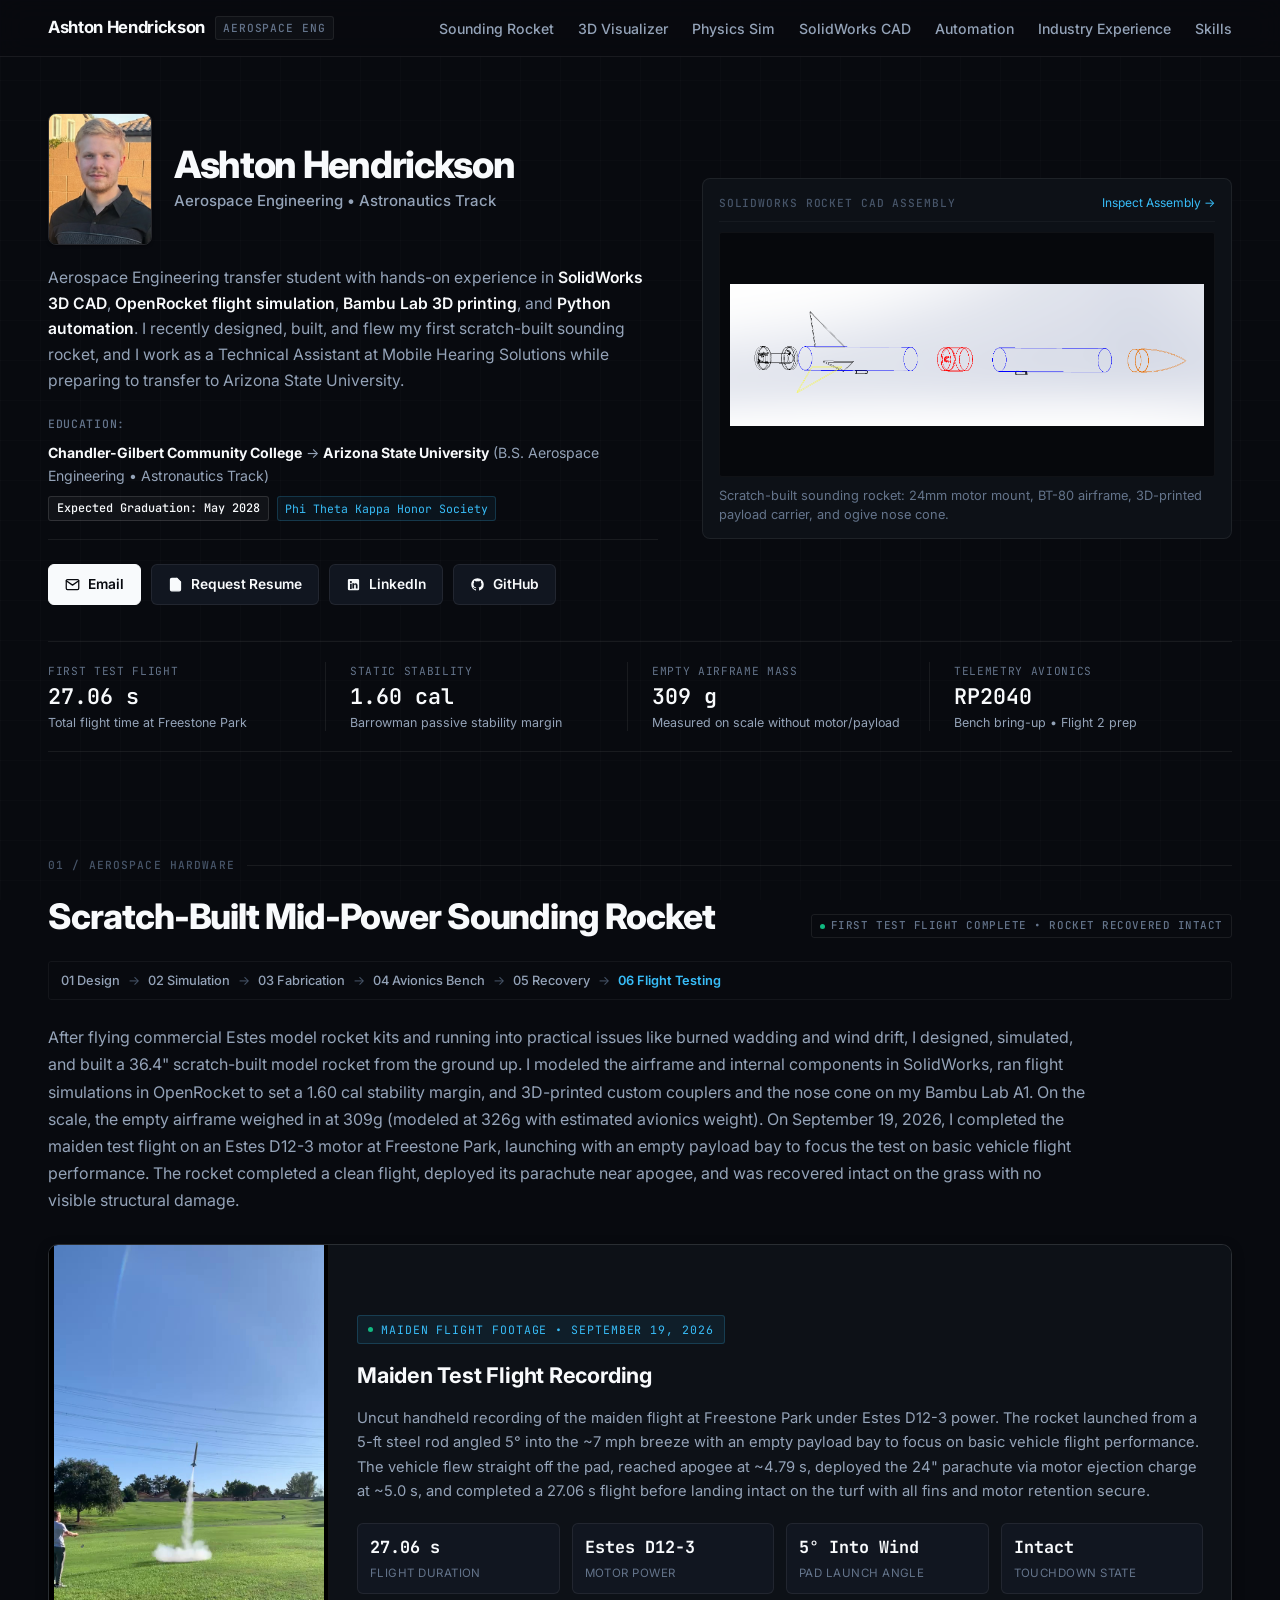
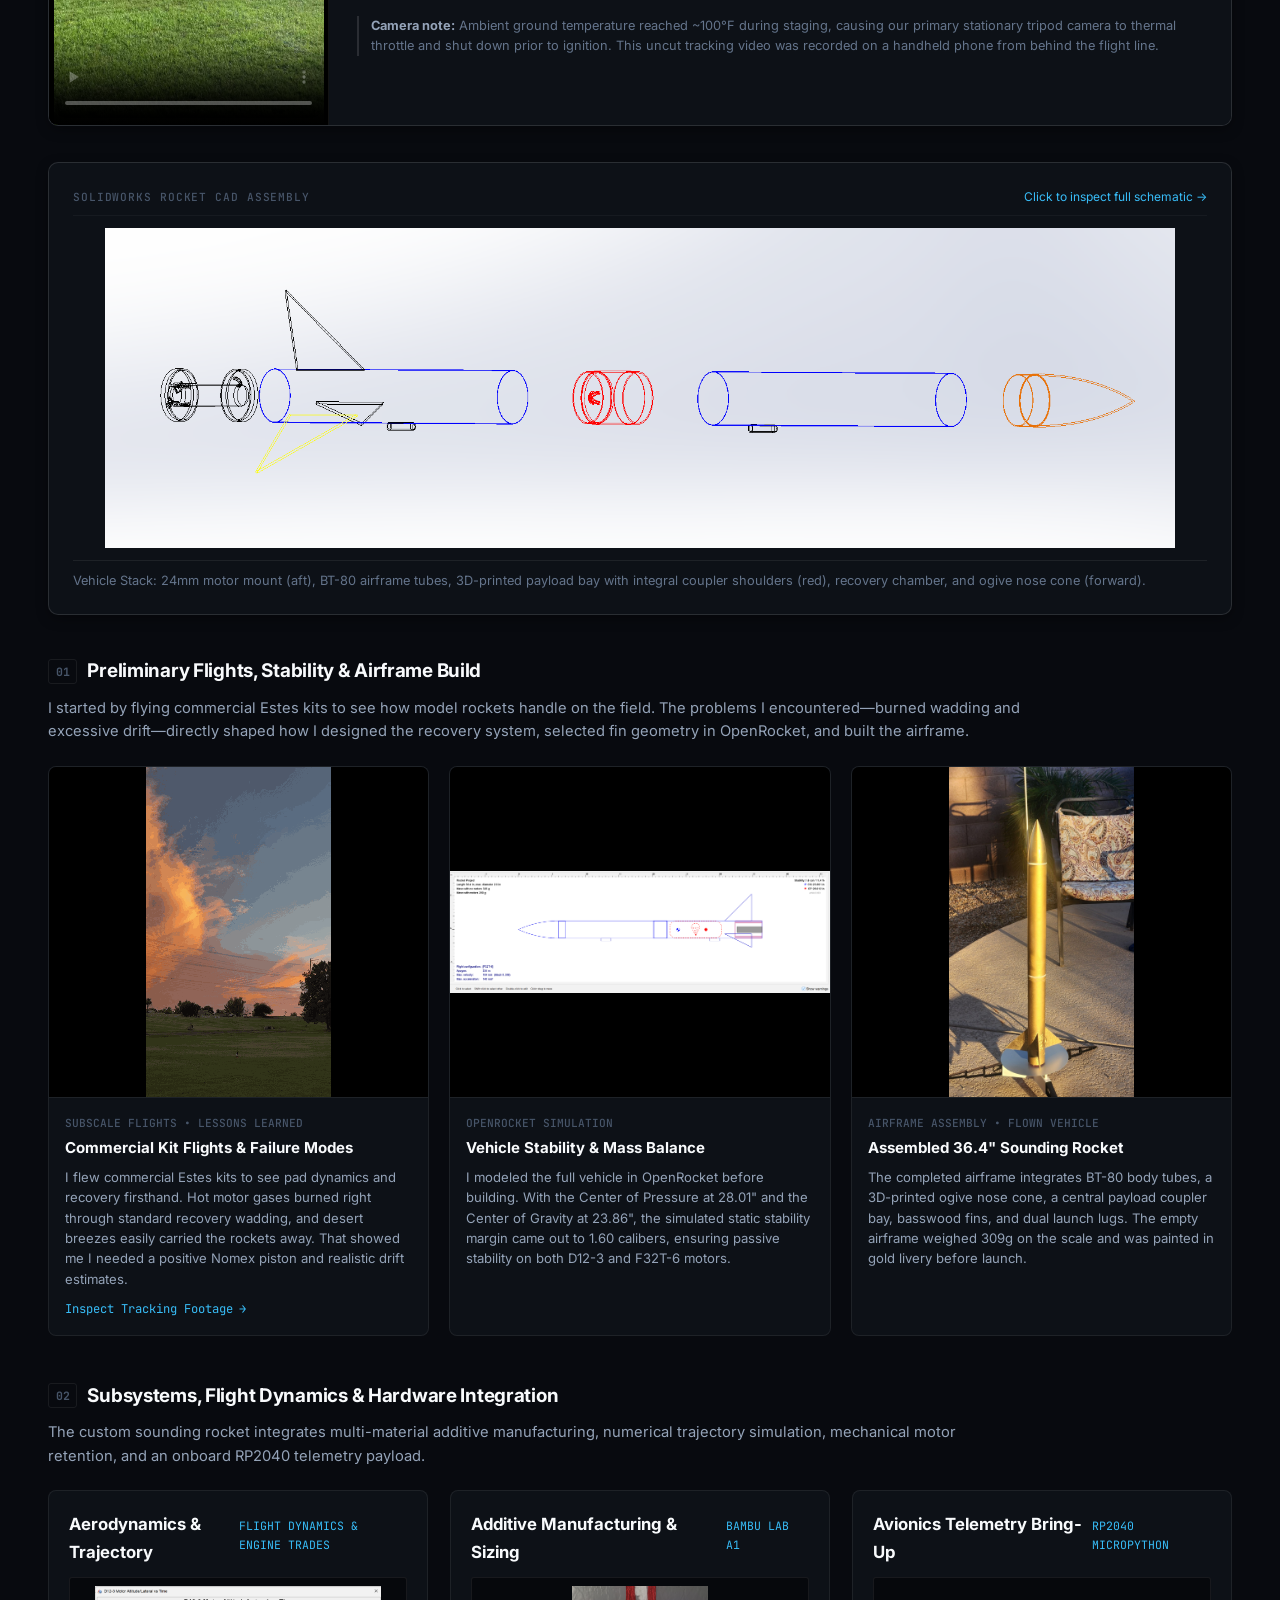
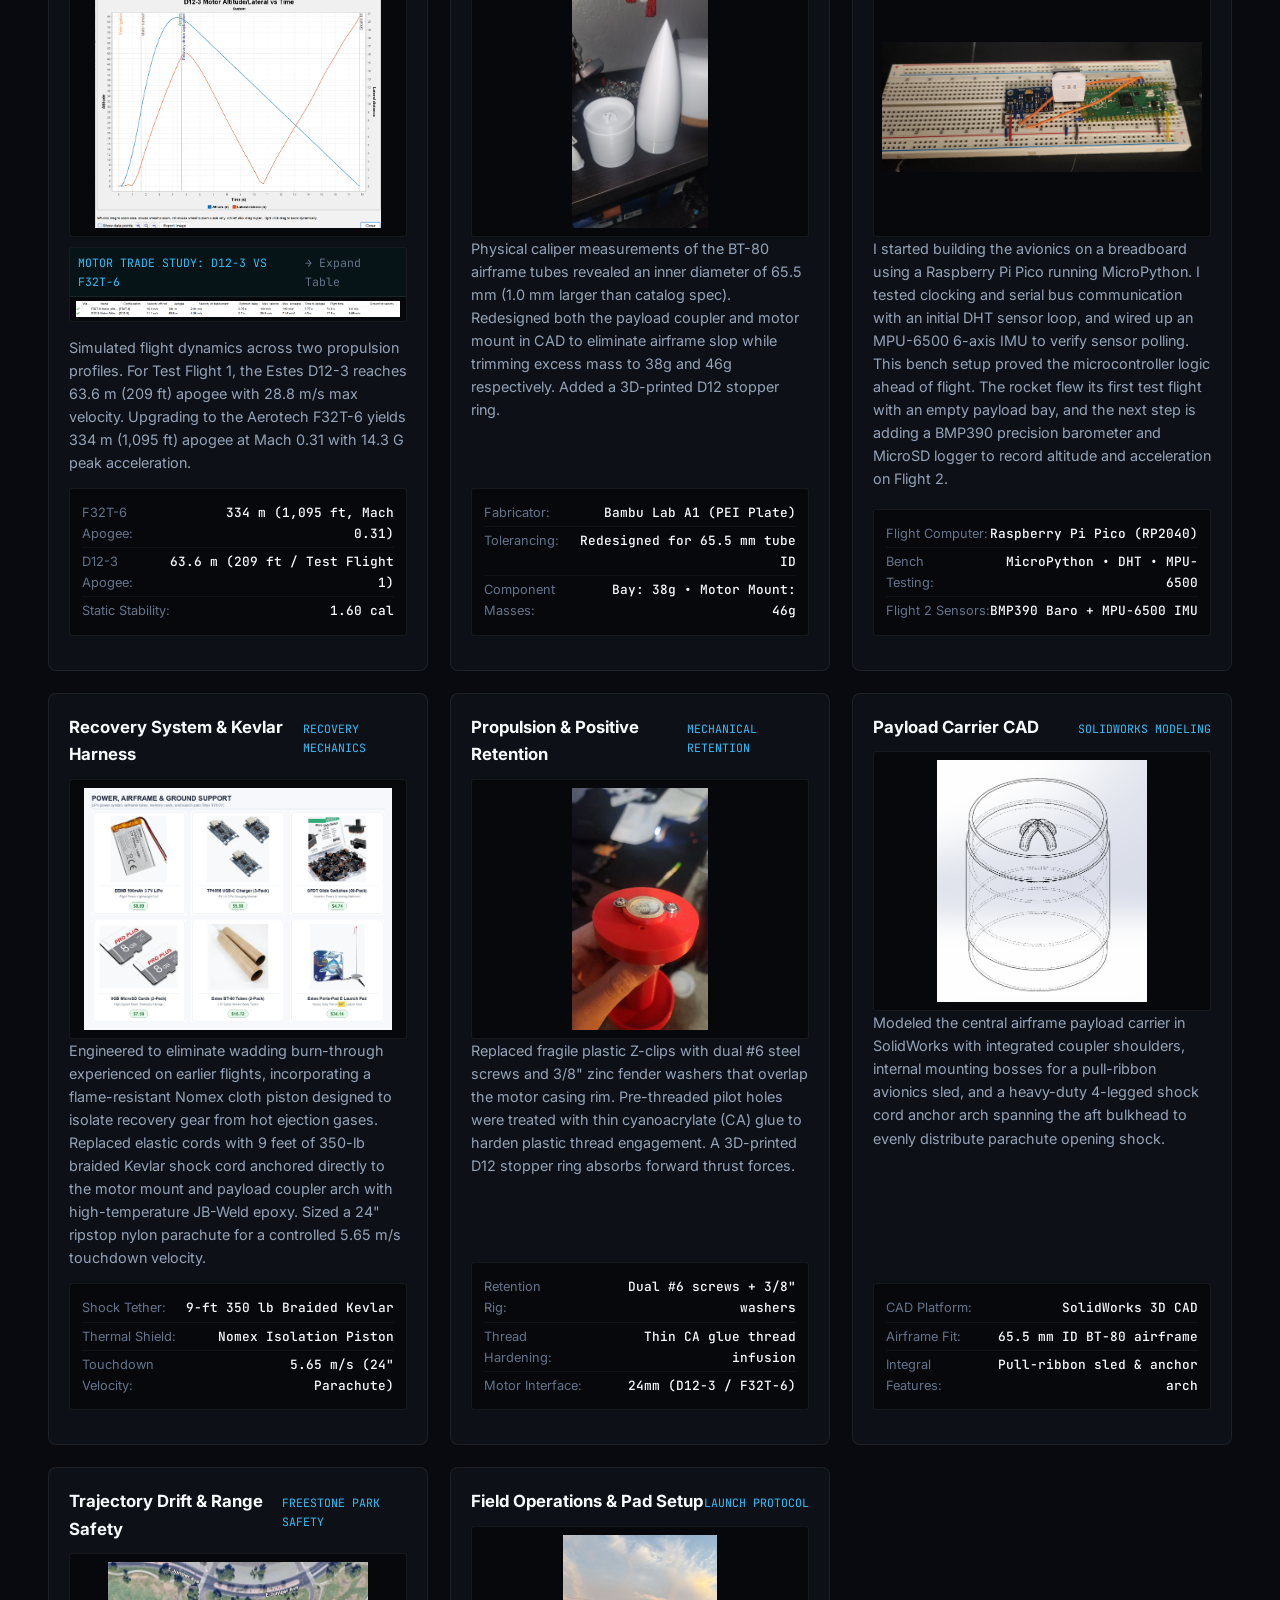
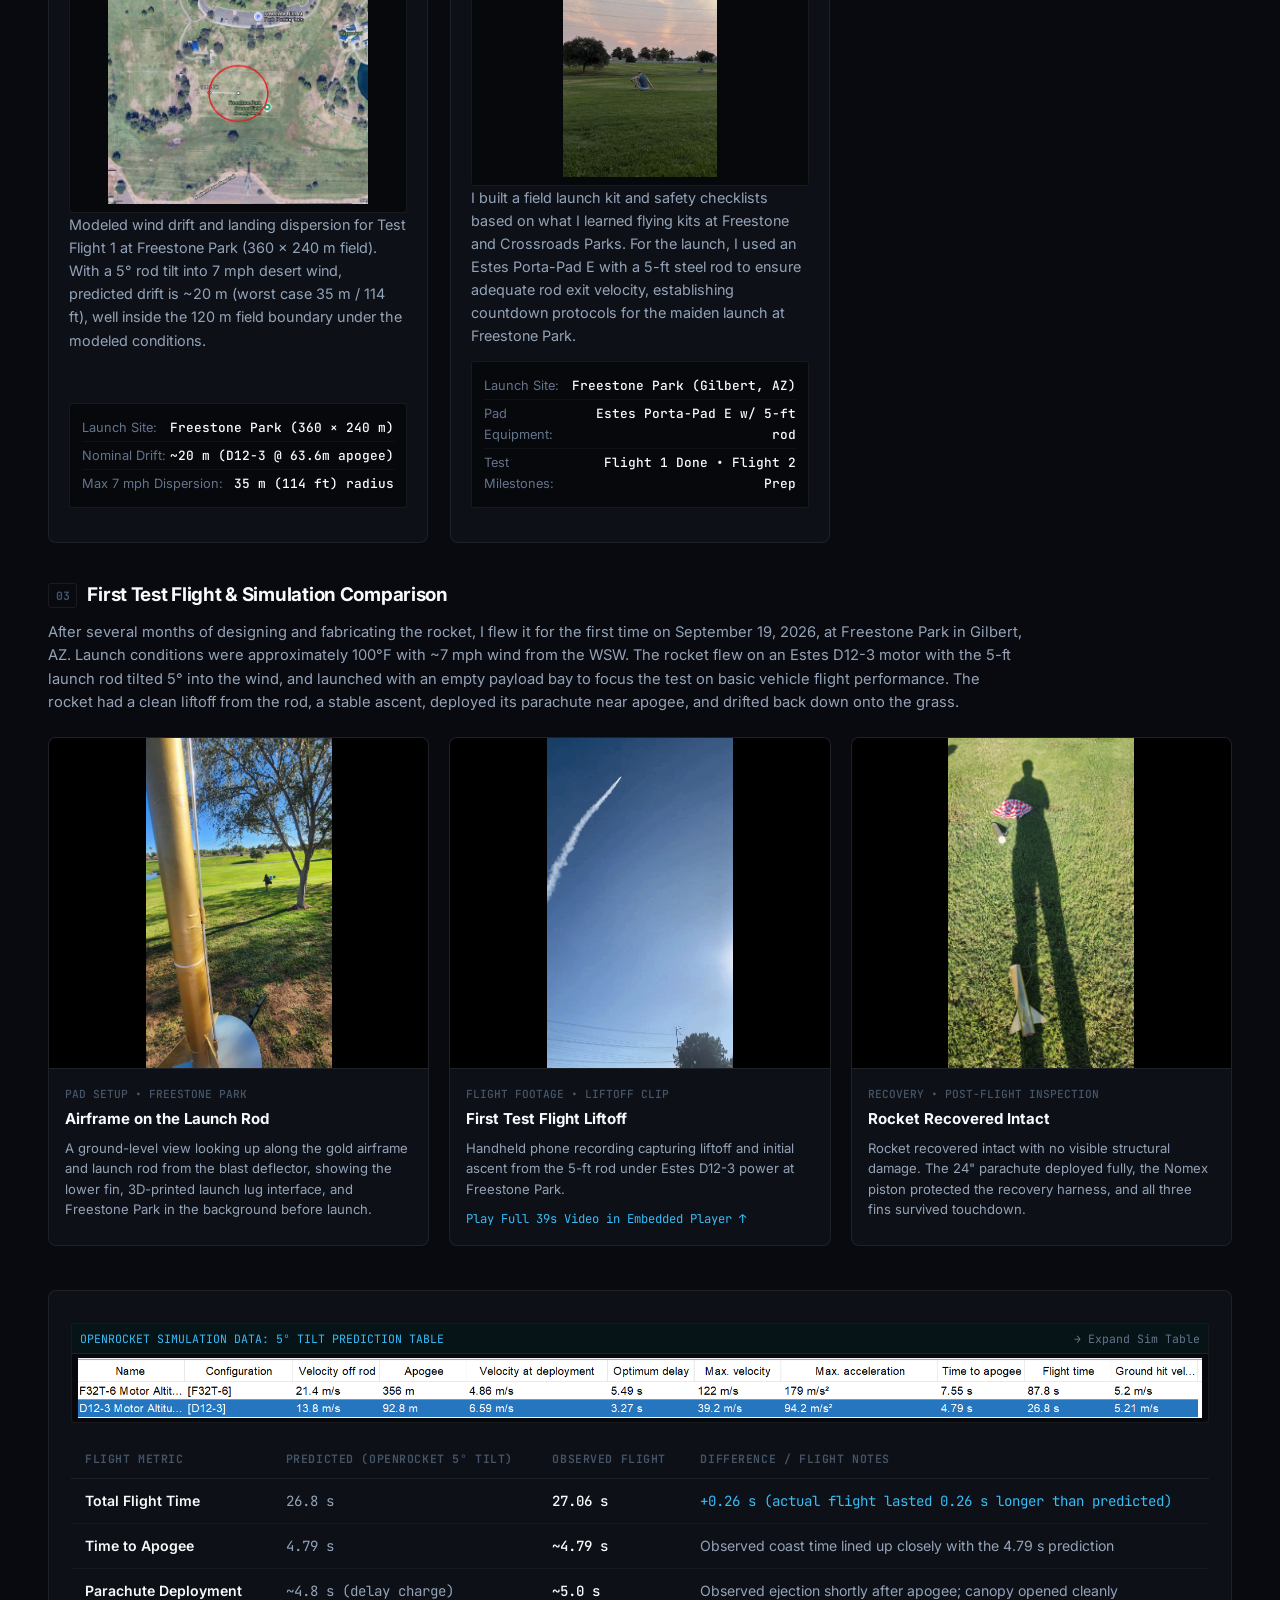
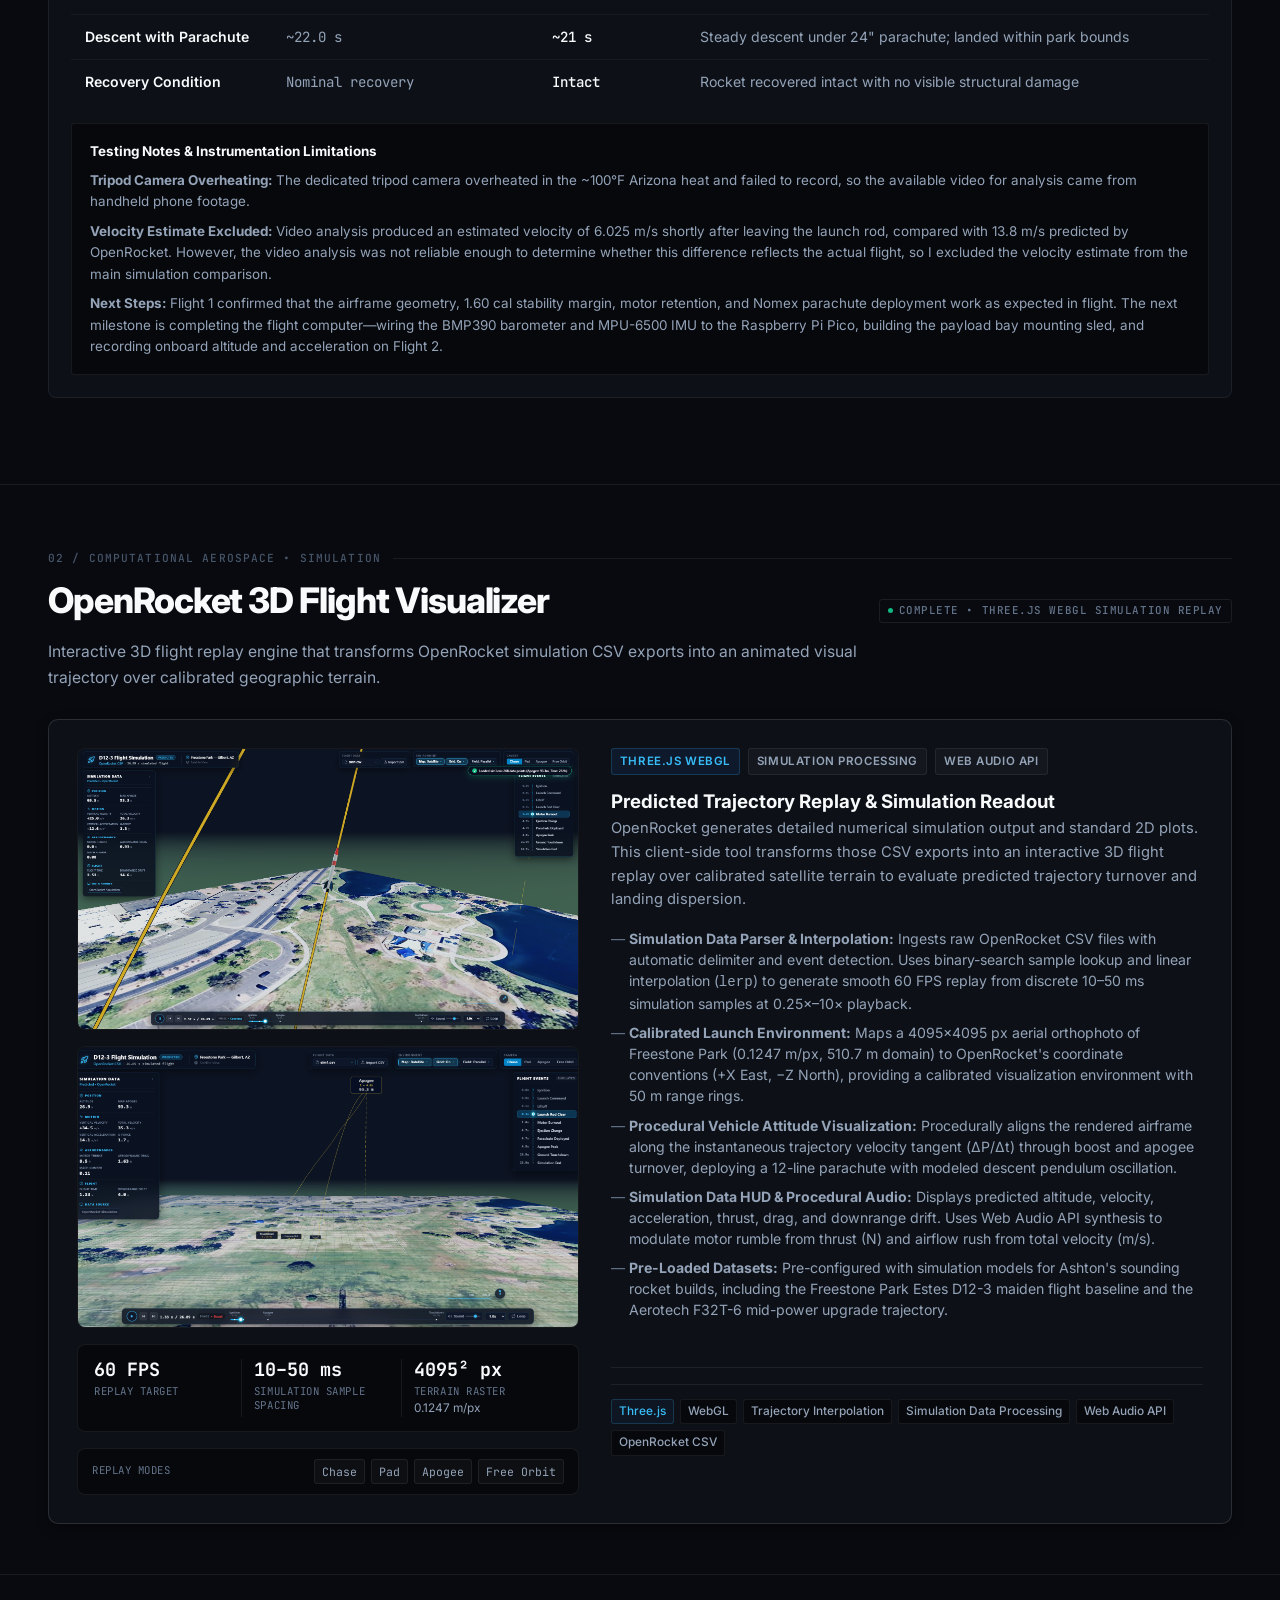
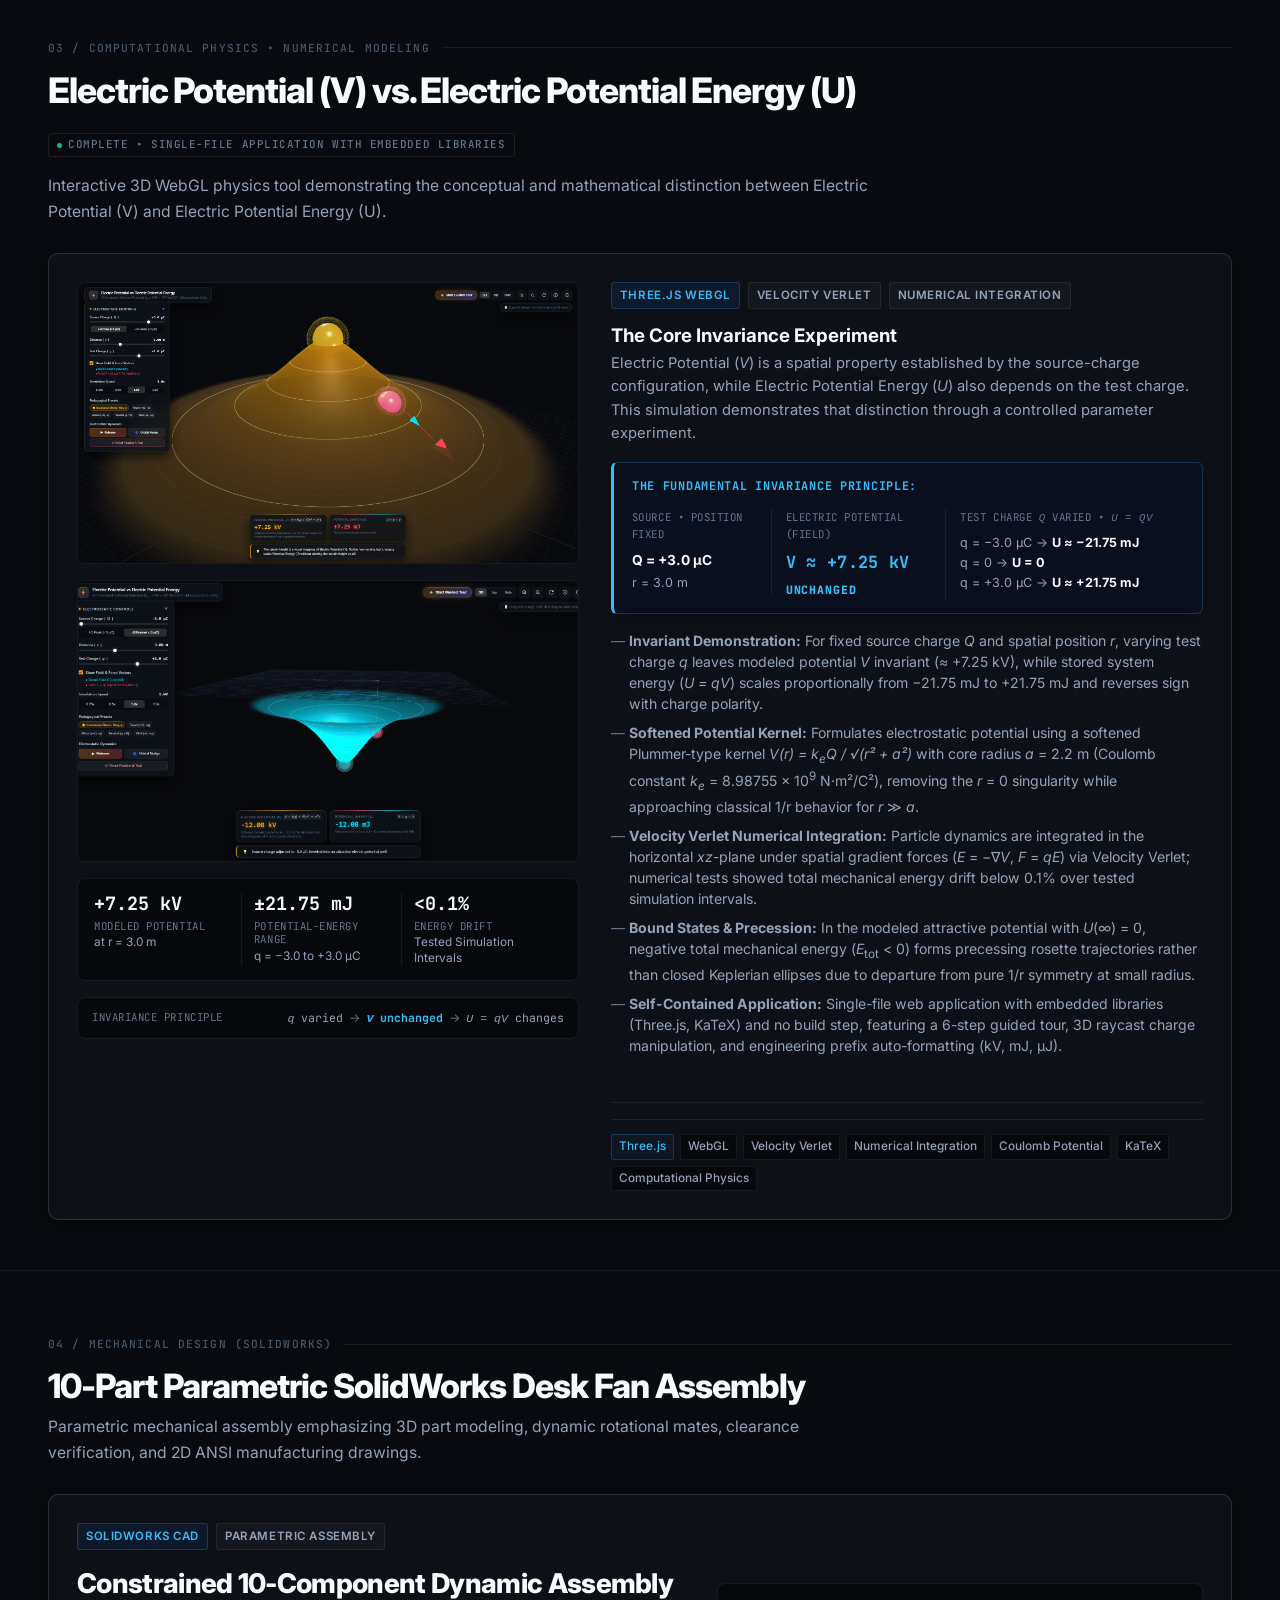
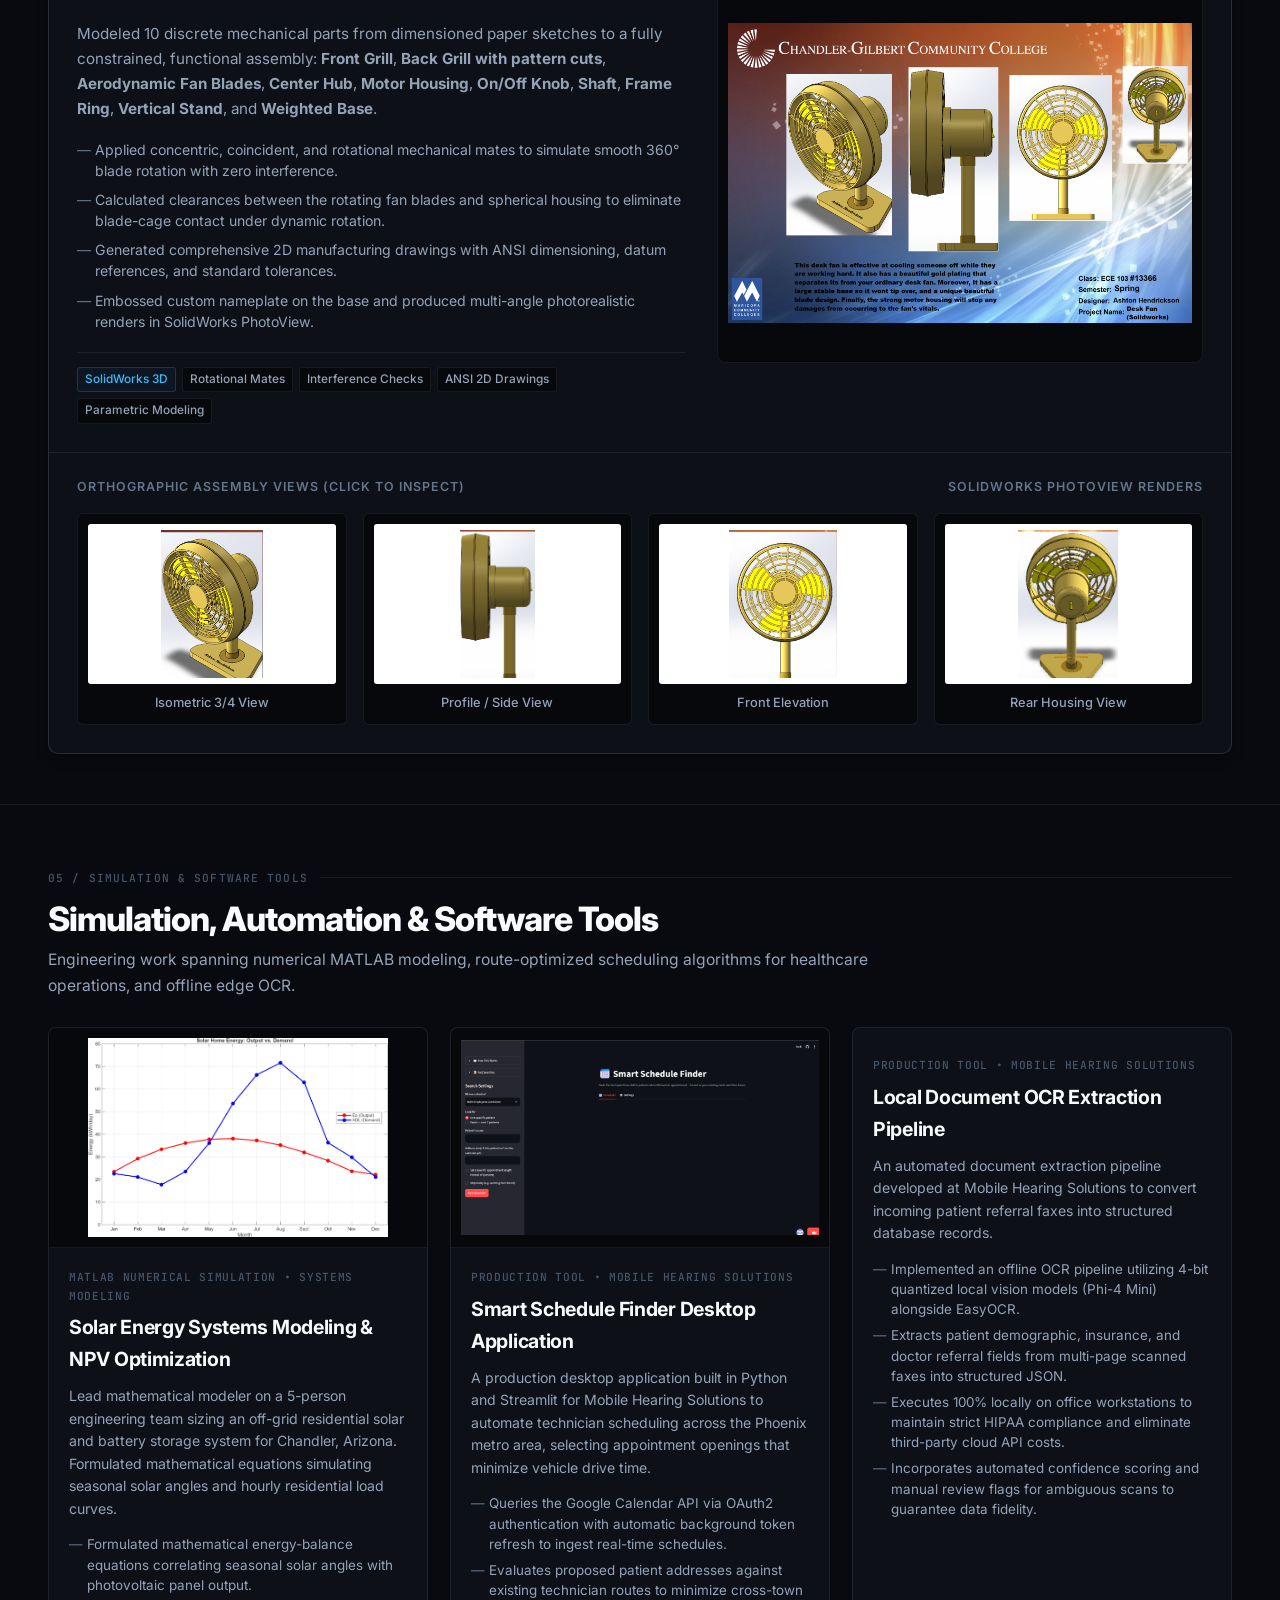
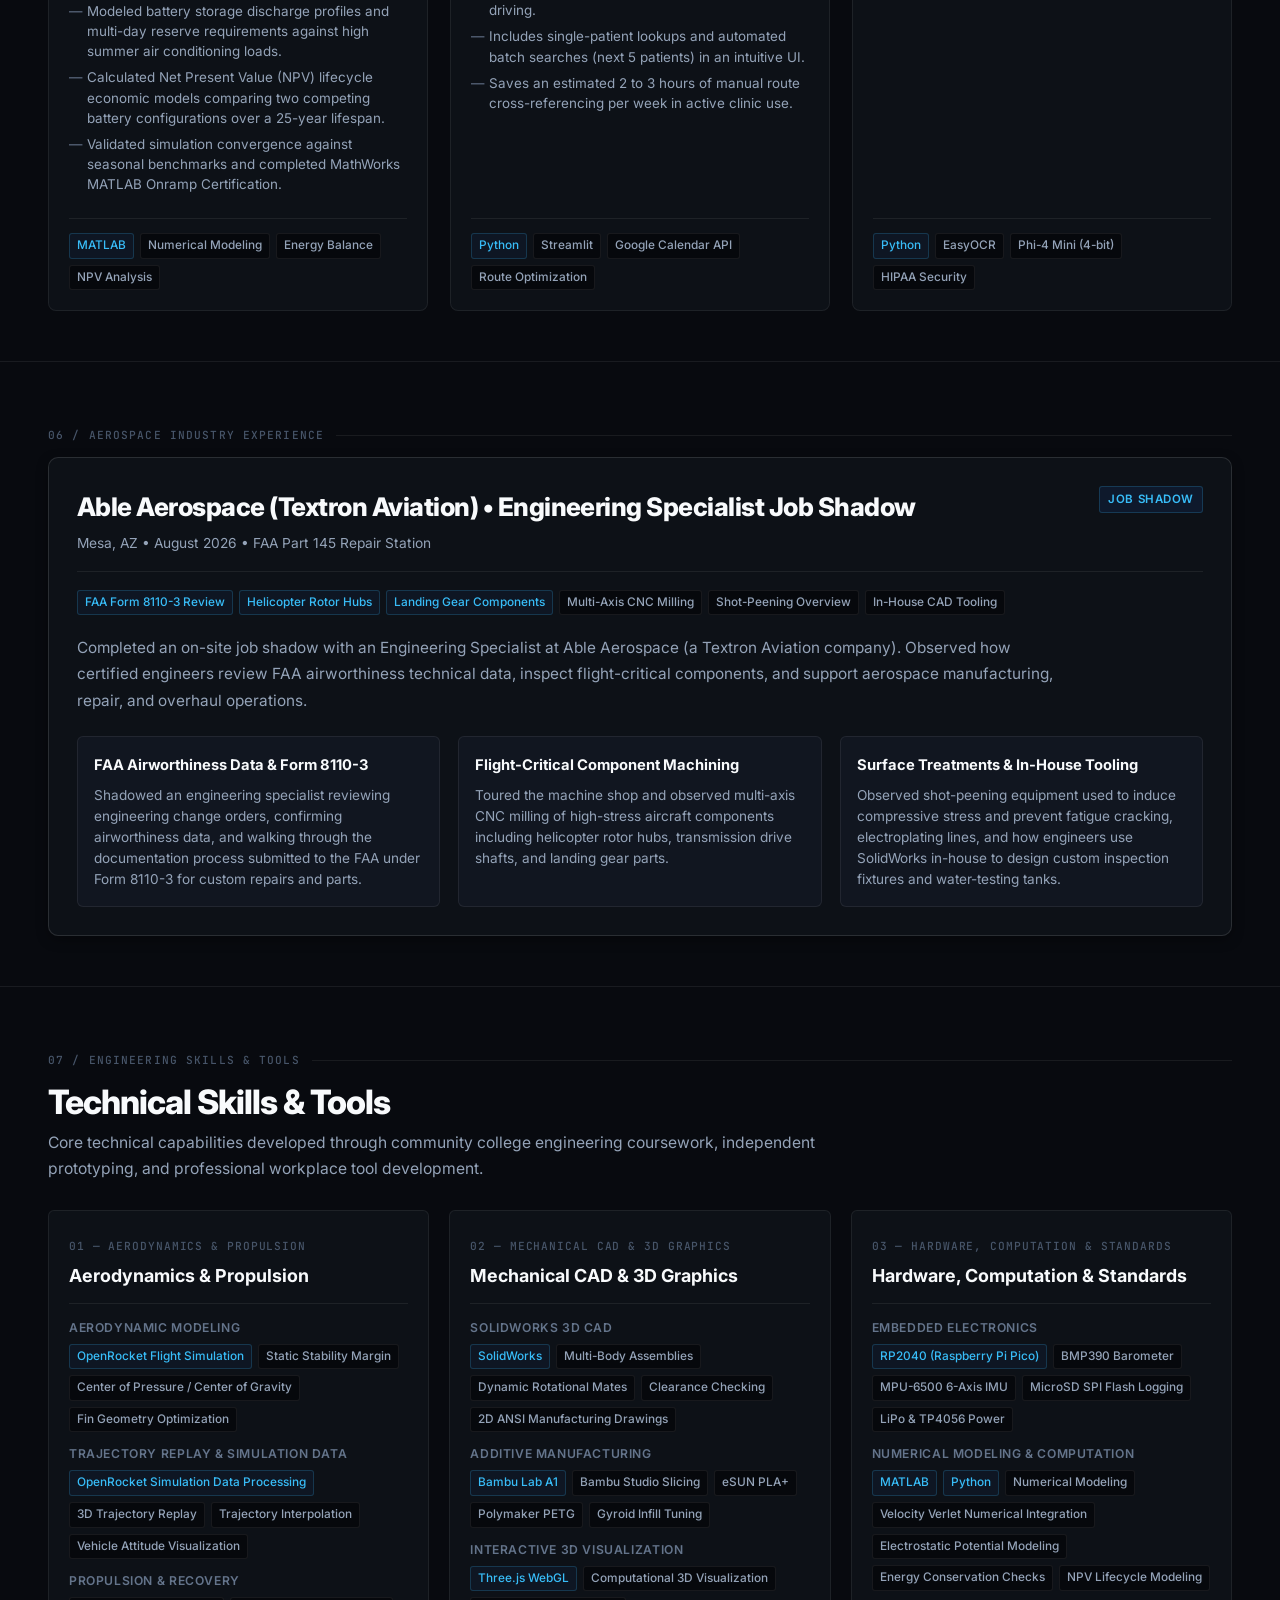
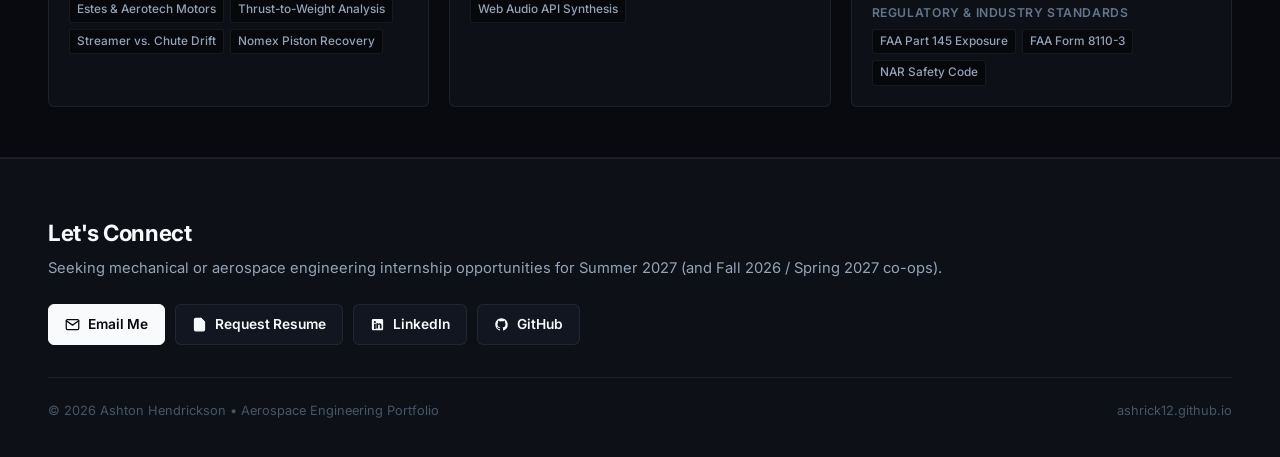
==== commit 08e47474: "Update LinkedIn profile link to https://www.linkedin.com/in/ashton-hendrickson-55508a262/" ====
--- a/index.html
+++ b/index.html
@@ -73,7 +73,7 @@
               <svg viewBox="0 0 24 24" fill="none" stroke="currentColor" stroke-width="2" stroke-linecap="round" stroke-linejoin="round"><path d="M14 2H6a2 2 0 0 0-2 2v16a2 2 0 0 0 2 2h12a2 2 0 0 0 2-2V8z"></path><polyline points="14 2 14 8 20 8"></polyline><line x1="16" y1="13" x2="8" y2="13"></line><line x1="16" y1="17" x2="8" y2="17"></line><polyline points="10 9 9 9 8 9"></polyline></svg>
               Request Resume
             </a>
-            <a href="https://www.linkedin.com/in/ashton-hendrickson" target="_blank" rel="noopener noreferrer" class="btn btn-secondary">
+            <a href="https://www.linkedin.com/in/ashton-hendrickson-55508a262/" target="_blank" rel="noopener noreferrer" class="btn btn-secondary">
               <svg viewBox="0 0 24 24"><path d="M19 3a2 2 0 0 1 2 2v14a2 2 0 0 1-2 2H5a2 2 0 0 1-2-2V5a2 2 0 0 1 2-2h14m-.5 15.5v-5.3a3.26 3.26 0 0 0-3.26-3.26c-.85 0-1.84.52-2.28 1.3v-1.11h-2.79v8.37h2.79v-4.93c0-.77.62-1.4 1.39-1.4a1.4 1.4 0 0 1 1.4 1.4v4.93h2.75M6.46 10.9v8.37H9.2V10.9H6.46M7.83 6.25c-.9 0-1.63.73-1.63 1.63s.73 1.63 1.63 1.63c.9 0 1.63-.73 1.63-1.63s-.73-1.63-1.63-1.63Z"/></svg>
               LinkedIn
             </a>
@@ -1172,7 +1172,7 @@
             <svg viewBox="0 0 24 24" fill="none" stroke="currentColor" stroke-width="2" stroke-linecap="round" stroke-linejoin="round"><path d="M14 2H6a2 2 0 0 0-2 2v16a2 2 0 0 0 2 2h12a2 2 0 0 0 2-2V8z"></path><polyline points="14 2 14 8 20 8"></polyline><line x1="16" y1="13" x2="8" y2="13"></line><line x1="16" y1="17" x2="8" y2="17"></line><polyline points="10 9 9 9 8 9"></polyline></svg>
             Request Resume
           </a>
-          <a href="https://www.linkedin.com/in/ashton-hendrickson" target="_blank" rel="noopener noreferrer" class="btn btn-secondary">
+          <a href="https://www.linkedin.com/in/ashton-hendrickson-55508a262/" target="_blank" rel="noopener noreferrer" class="btn btn-secondary">
             <svg viewBox="0 0 24 24"><path d="M19 3a2 2 0 0 1 2 2v14a2 2 0 0 1-2 2H5a2 2 0 0 1-2-2V5a2 2 0 0 1 2-2h14m-.5 15.5v-5.3a3.26 3.26 0 0 0-3.26-3.26c-.85 0-1.84.52-2.28 1.3v-1.11h-2.79v8.37h2.79v-4.93c0-.77.62-1.4 1.39-1.4a1.4 1.4 0 0 1 1.4 1.4v4.93h2.75M6.46 10.9v8.37H9.2V10.9H6.46M7.83 6.25c-.9 0-1.63.73-1.63 1.63s.73 1.63 1.63 1.63c.9 0 1.63-.73 1.63-1.63s-.73-1.63-1.63-1.63Z"/></svg>
             LinkedIn
           </a>
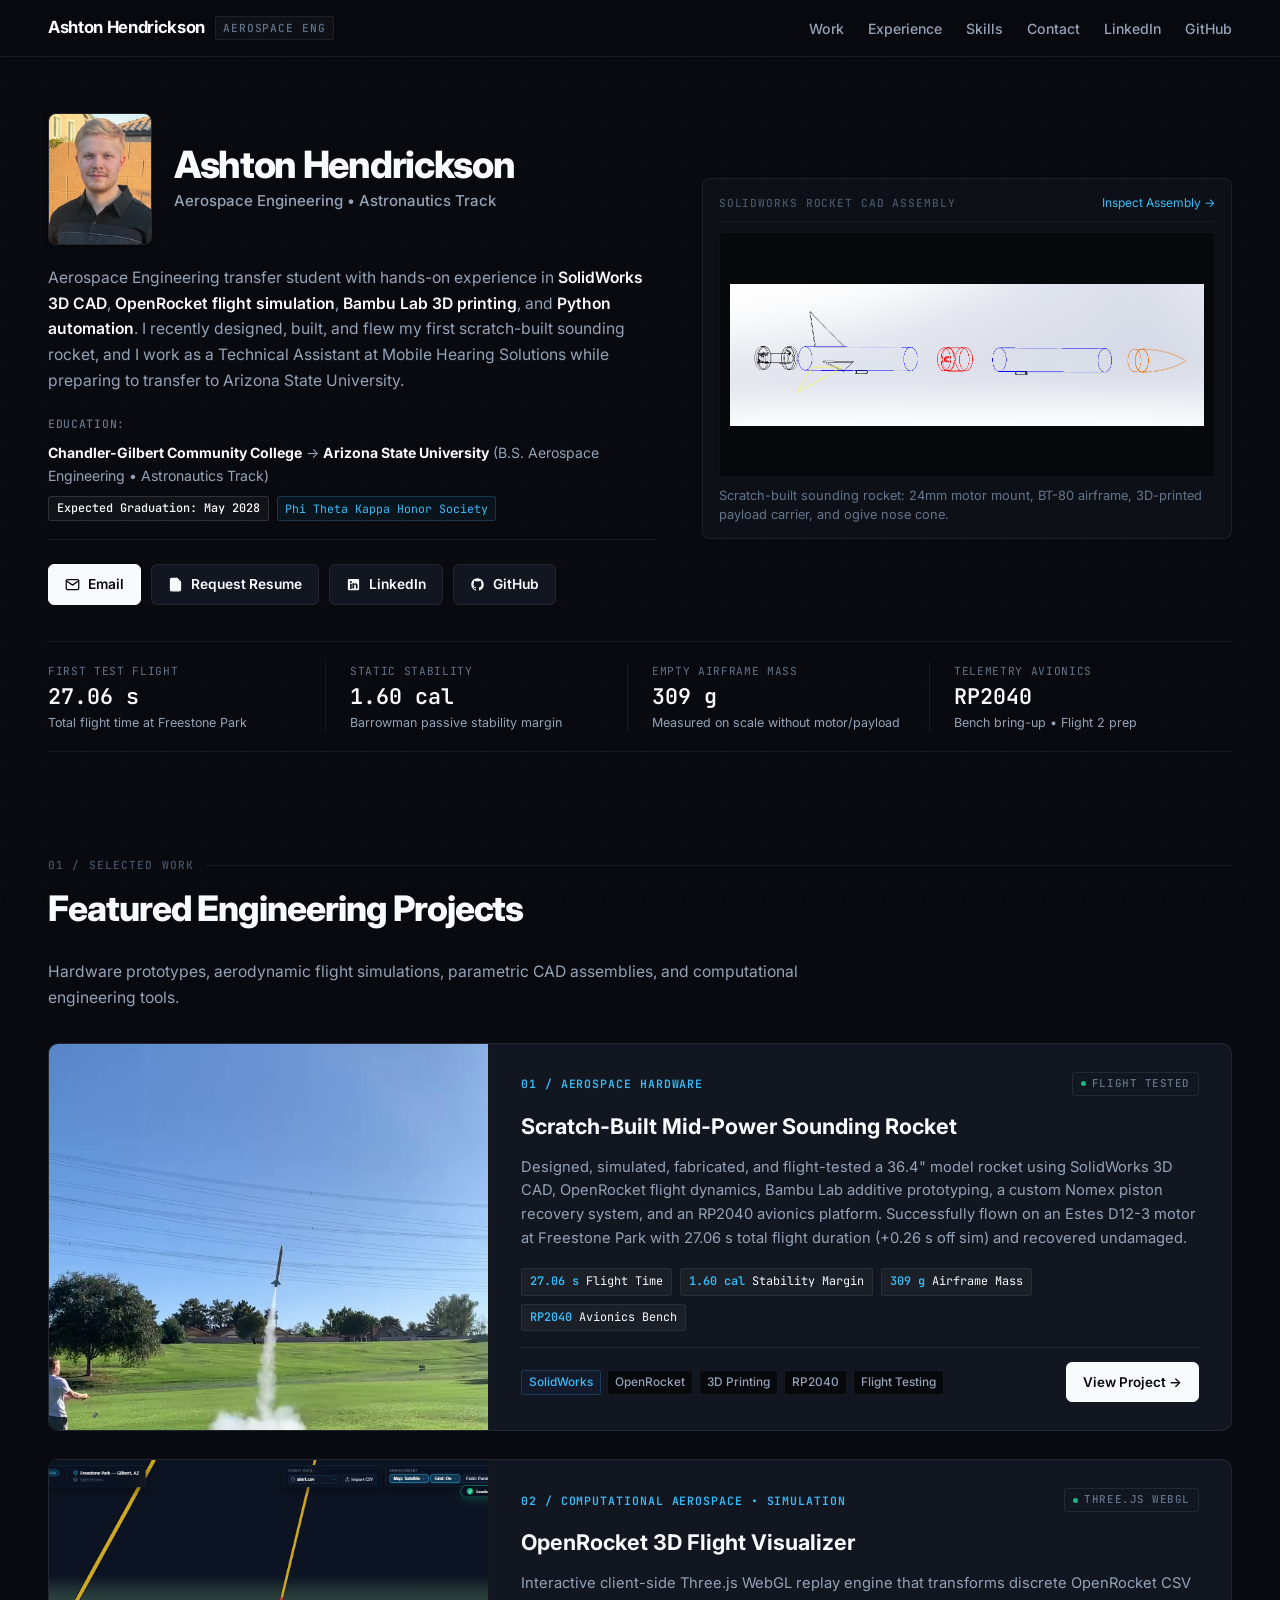
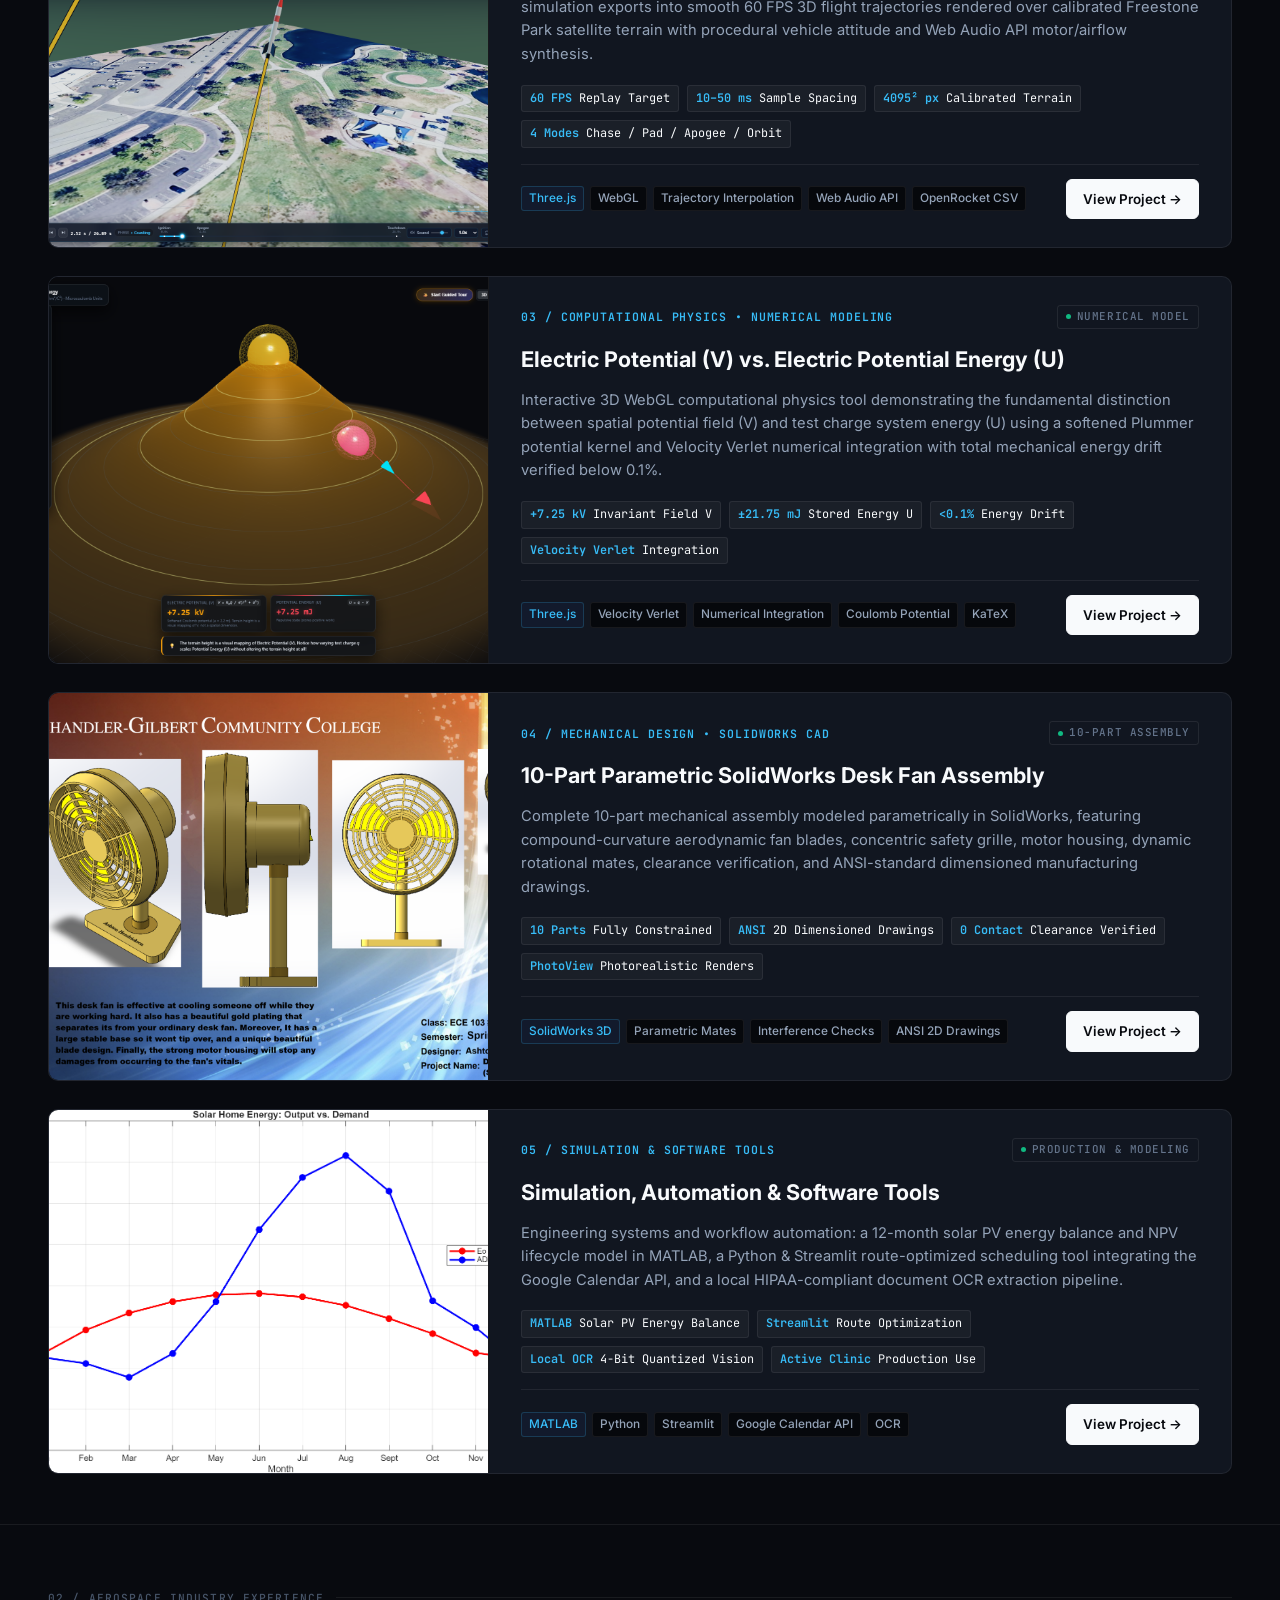
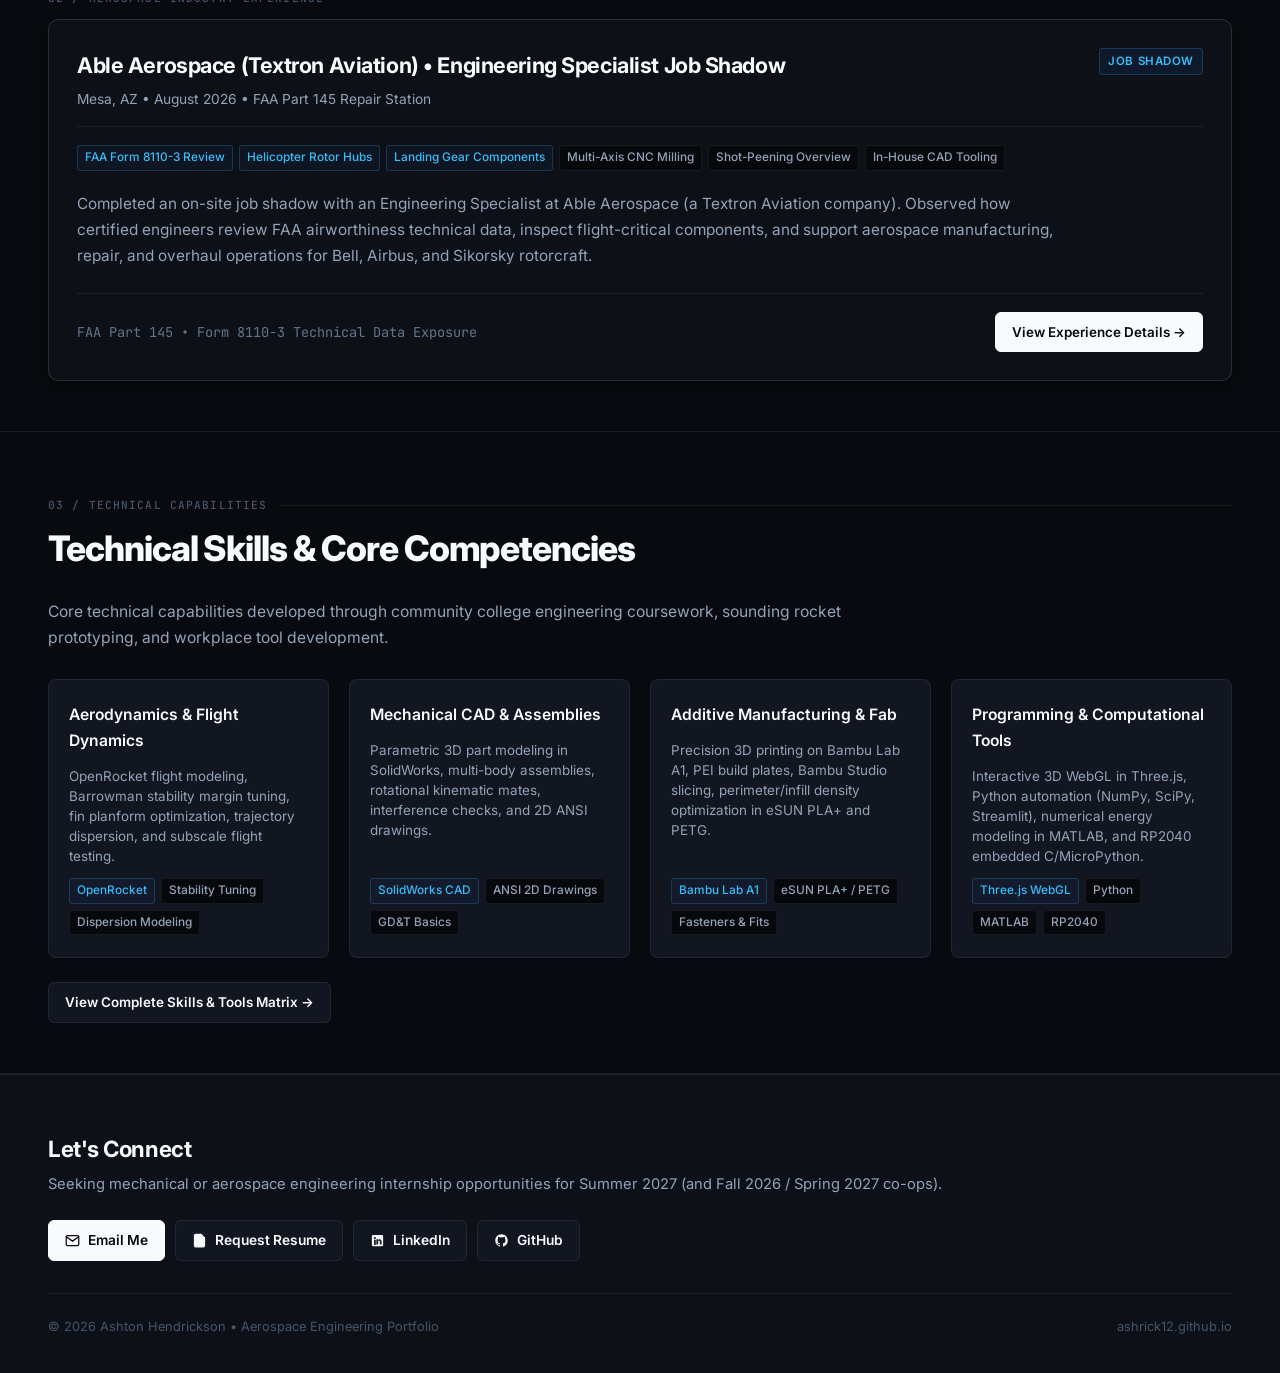
==== commit dacfc804: "Restructure portfolio into modular project index with dedicated technical detail pages" ====
--- a/index.html
+++ b/index.html
@@ -23,18 +23,17 @@
         <span class="brand-tag">AEROSPACE ENG</span>
       </a>
       <ul class="nav-links">
-        <li><a href="#flagship">Sounding Rocket</a></li>
-        <li><a href="#openrocket-visualizer">3D Visualizer</a></li>
-        <li><a href="#physics-simulation">Physics Sim</a></li>
-        <li><a href="#cad-projects">SolidWorks CAD</a></li>
-        <li><a href="#systems-software">Automation</a></li>
-        <li><a href="#industry-experience">Industry Experience</a></li>
+        <li><a href="#work">Work</a></li>
+        <li><a href="#experience">Experience</a></li>
         <li><a href="#skills">Skills</a></li>
+        <li><a href="#contact">Contact</a></li>
+        <li><a href="https://www.linkedin.com/in/ashton-hendrickson-55508a262/" target="_blank" rel="noopener noreferrer">LinkedIn</a></li>
+        <li><a href="https://github.com/ashrick12" target="_blank" rel="noopener noreferrer">GitHub</a></li>
       </ul>
     </div>
   </nav>
 
-  <!-- Hero Section (Dual Identity & Hero Engineering Hardware Visual) -->
+  <!-- Hero Section -->
   <header class="hero">
     <div class="container">
       <div class="hero-grid">
@@ -102,7 +101,7 @@
 
       </div>
 
-      <!-- Quick Engineering Specs Readout (Flat, Editorial, 4 Items) -->
+      <!-- Quick Engineering Specs Readout -->
       <div class="specs-readout-strip">
         <div class="readout-item">
           <span class="readout-label">First Test Flight</span>
@@ -129,851 +128,216 @@
   </header>
 
   <!-- ==========================================================================
-       01: Scratch-Built Mid-Power Sounding Rocket
+       01: Selected Engineering Projects (Compact Project Index)
        ========================================================================== -->
-  <section id="flagship" class="section">
+  <section id="work" class="section">
     <div class="container">
-      <div class="case-study-marker">01 / AEROSPACE HARDWARE</div>
-      
+      <div class="case-study-marker">01 / SELECTED WORK</div>
       <div class="case-study-header">
         <div class="case-study-title-wrap">
-          <h2>Scratch-Built Mid-Power Sounding Rocket</h2>
-        </div>
-        <!-- Quiet Technical Status Indicator -->
-        <div class="status-indicator-mono">
-          <span class="status-dot-green"></span>
-          FIRST TEST FLIGHT COMPLETE &bull; ROCKET RECOVERED INTACT
-        </div>
-      </div>
-
-      <!-- Engineering Pipeline Lifecycle -->
-      <div class="engineering-pipeline">
-        <span class="pipeline-step completed">01 Design</span>
-        <span class="pipeline-sep">&rarr;</span>
-        <span class="pipeline-step completed">02 Simulation</span>
-        <span class="pipeline-sep">&rarr;</span>
-        <span class="pipeline-step completed">03 Fabrication</span>
-        <span class="pipeline-sep">&rarr;</span>
-        <span class="pipeline-step completed">04 Avionics Bench</span>
-        <span class="pipeline-sep">&rarr;</span>
-        <span class="pipeline-step completed">05 Recovery</span>
-        <span class="pipeline-sep">&rarr;</span>
-        <span class="pipeline-step current">06 Flight Testing</span>
-      </div>
-
-      <p class="case-study-intro">
-        After flying commercial Estes model rocket kits and running into practical issues like burned wadding and wind drift, 
-        I designed, simulated, and built a 36.4&quot; scratch-built model rocket from the ground up. 
-        I modeled the airframe and internal components in SolidWorks, ran flight simulations in OpenRocket to set a 1.60 cal stability margin, 
-        and 3D-printed custom couplers and the nose cone on my Bambu Lab A1. On the scale, the empty airframe weighed in at 309g 
-        (modeled at 326g with estimated avionics weight). On September 19, 2026, I completed the maiden test flight on an Estes D12-3 motor 
-        at Freestone Park, launching with an empty payload bay to focus the test on basic vehicle flight performance. 
-        The rocket completed a clean flight, deployed its parachute near apogee, and was recovered intact on the grass with no visible structural damage.
-      </p>
-
-      <!-- Maiden Flight Video Feature Banner -->
-      <div class="flight-video-banner" id="flight-video">
-        <div class="flight-video-inner">
-          <div class="flight-video-player-wrap">
-            <video controls playsinline preload="metadata" poster="assets/rocket_flight_midlaunch.jpg" class="flight-video-element">
-              <source src="assets/rocket_test_flight_1.mp4" type="video/mp4">
-              Your browser does not support the video tag. <a href="assets/rocket_test_flight_1.mp4">Download the test flight MP4</a>.
-            </video>
-          </div>
-          <div class="flight-video-info">
-            <div class="flight-video-badge">
-              <span class="status-dot-green"></span>
-              MAIDEN FLIGHT FOOTAGE &bull; SEPTEMBER 19, 2026
-            </div>
-            <h3 class="flight-video-title">Maiden Test Flight Recording</h3>
-            <p class="flight-video-desc">
-              Uncut handheld recording of the maiden flight at Freestone Park under Estes D12-3 power. 
-              The rocket launched from a 5-ft steel rod angled 5&deg; into the ~7 mph breeze with an empty payload bay to focus on basic vehicle flight performance. 
-              The vehicle flew straight off the pad, reached apogee at ~4.79 s, deployed the 24&quot; parachute via motor ejection charge at ~5.0 s, and completed a 27.06 s flight before landing intact on the turf with all fins and motor retention secure.
+          <h2 class="section-title">Featured Engineering Projects</h2>
+        </div>
+        <p class="section-desc">
+          Hardware prototypes, aerodynamic flight simulations, parametric CAD assemblies, and computational engineering tools.
+        </p>
+      </div>
+
+      <div class="project-index-list">
+
+        <!-- Card 01: Scratch-Built Mid-Power Sounding Rocket -->
+        <article class="project-index-card">
+          <a href="projects/rocket.html" class="project-card-visual" aria-label="View Scratch-Built Mid-Power Sounding Rocket case study">
+            <img src="assets/rocket_flight_midlaunch.jpg" alt="Scratch-built sounding rocket launching at Freestone Park">
+            <div class="media-hover-overlay"><span>View Detailed Case Study &rarr;</span></div>
+          </a>
+          <div class="project-card-content">
+            <div class="project-card-meta">
+              <span class="project-card-category">01 / Aerospace Hardware</span>
+              <span class="status-indicator-mono"><span class="status-dot-green"></span>Flight Tested</span>
+            </div>
+            <h3 class="project-card-title">
+              <a href="projects/rocket.html">Scratch-Built Mid-Power Sounding Rocket</a>
+            </h3>
+            <p class="project-card-desc">
+              Designed, simulated, fabricated, and flight-tested a 36.4" model rocket using SolidWorks 3D CAD, OpenRocket flight dynamics, Bambu Lab additive prototyping, a custom Nomex piston recovery system, and an RP2040 avionics platform. Successfully flown on an Estes D12-3 motor at Freestone Park with 27.06 s total flight duration (+0.26 s off sim) and recovered undamaged.
             </p>
-            <div class="flight-video-metrics-list">
-              <div class="flight-video-metric">
-                <span class="fvm-val">27.06 s</span>
-                <span class="fvm-lbl">Flight Duration</span>
+            <div class="project-card-specs">
+              <span class="project-spec-pill"><strong>27.06 s</strong> Flight Time</span>
+              <span class="project-spec-pill"><strong>1.60 cal</strong> Stability Margin</span>
+              <span class="project-spec-pill"><strong>309 g</strong> Airframe Mass</span>
+              <span class="project-spec-pill"><strong>RP2040</strong> Avionics Bench</span>
+            </div>
+            <div class="project-card-actions">
+              <div class="project-card-tech">
+                <span class="tech-tag primary">SolidWorks</span>
+                <span class="tech-tag">OpenRocket</span>
+                <span class="tech-tag">3D Printing</span>
+                <span class="tech-tag">RP2040</span>
+                <span class="tech-tag">Flight Testing</span>
               </div>
-              <div class="flight-video-metric">
-                <span class="fvm-val">Estes D12-3</span>
-                <span class="fvm-lbl">Motor Power</span>
-              </div>
-              <div class="flight-video-metric">
-                <span class="fvm-val">5&deg; Into Wind</span>
-                <span class="fvm-lbl">Pad Launch Angle</span>
-              </div>
-              <div class="flight-video-metric">
-                <span class="fvm-val">Intact</span>
-                <span class="fvm-lbl">Touchdown State</span>
-              </div>
-            </div>
-            <p class="flight-video-note">
-              <strong>Camera note:</strong> Ambient ground temperature reached ~100&deg;F during staging, causing our primary stationary tripod camera to thermal throttle and shut down prior to ignition. This uncut tracking video was recorded on a handheld phone from behind the flight line.
+              <a href="projects/rocket.html" class="btn btn-primary project-view-btn">View Project &rarr;</a>
+            </div>
+          </div>
+        </article>
+
+        <!-- Card 02: OpenRocket 3D Flight Visualizer -->
+        <article class="project-index-card">
+          <a href="projects/openrocket-visualizer.html" class="project-card-visual" aria-label="View OpenRocket 3D Flight Visualizer case study">
+            <img src="assets/openrocket_3d_visualizer.png" alt="OpenRocket 3D Flight Visualizer Three.js simulation replay">
+            <div class="media-hover-overlay"><span>View Detailed Case Study &rarr;</span></div>
+          </a>
+          <div class="project-card-content">
+            <div class="project-card-meta">
+              <span class="project-card-category">02 / Computational Aerospace &bull; Simulation</span>
+              <span class="status-indicator-mono"><span class="status-dot-green"></span>Three.js WebGL</span>
+            </div>
+            <h3 class="project-card-title">
+              <a href="projects/openrocket-visualizer.html">OpenRocket 3D Flight Visualizer</a>
+            </h3>
+            <p class="project-card-desc">
+              Interactive client-side Three.js WebGL replay engine that transforms discrete OpenRocket CSV simulation exports into smooth 60 FPS 3D flight trajectories rendered over calibrated Freestone Park satellite terrain with procedural vehicle attitude and Web Audio API motor/airflow synthesis.
             </p>
-          </div>
-        </div>
-      </div>
-
-      <!-- Prominent SolidWorks CAD Architecture Banner -->
-      <div class="cad-hero-banner" onclick="openModal('assets/rocket_cad_exploded.png', 'SolidWorks CAD Model: Complete vehicle stack assembly from 24mm motor mount (left), BT-80 lower airframe tube, 3D-printed payload carrier with integrated coupler shoulders (center), recovery chamber, and ogive nose cone (right).')">
-        <div class="hero-visual-meta">
-          <span class="meta-figure">SOLIDWORKS ROCKET CAD ASSEMBLY</span>
-          <span class="meta-hint">Click to inspect full schematic &rarr;</span>
-        </div>
-        <img src="assets/rocket_cad_exploded.png" alt="SolidWorks Rocket Exploded Assembly">
-        <div class="banner-caption">
-          Vehicle Stack: 24mm motor mount (aft), BT-80 airframe tubes, 3D-printed payload bay with integral coupler shoulders (red), recovery chamber, and ogive nose cone (forward).
-        </div>
-      </div>
-
-      <!-- Phase 1: Commercial Kit Flights & Failure Analysis -->
-      <div class="phase-heading">
-        <span class="phase-number">01</span>
-        <span>Preliminary Flights, Stability & Airframe Build</span>
-      </div>
-      <p class="phase-desc">
-        I started by flying commercial Estes kits to see how model rockets handle on the field. The problems I encountered—burned wadding and excessive drift—directly shaped how I designed the recovery system, selected fin geometry in OpenRocket, and built the airframe.
-      </p>
-
-      <div class="launch-showcase-grid">
-        <!-- Card 1: Subscale Test Flight & Failure Analysis -->
-        <div class="flight-dossier-card" onclick="openModal('assets/rocket_launch.gif', 'Subscale Flight Testing (Freestone Park): Test flights with commercial Estes kits identified wadding burn-through and wind drift, directly inspiring the Nomex recovery piston.')">
-          <div class="flight-media-box">
-            <img src="assets/rocket_launch.gif" alt="Subscale Rocket Test Flight and Recovery Analysis">
-          </div>
-          <div class="flight-card-body">
-            <div class="flight-card-tag">Subscale Flights &bull; Lessons Learned</div>
-            <div class="flight-card-title">Commercial Kit Flights & Failure Modes</div>
-            <div class="flight-card-desc">I flew commercial Estes kits to see pad dynamics and recovery firsthand. Hot motor gases burned right through standard recovery wadding, and desert breezes easily carried the rockets away. That showed me I needed a positive Nomex piston and realistic drift estimates.</div>
-            <div style="margin-top: 10px; font-size: 0.76rem; font-family: var(--font-mono); color: var(--accent-cyan); display: flex; align-items: center; gap: 6px;" onclick="event.stopPropagation(); openModal('assets/rocket_launch_far.gif', 'Subscale Optical Tracking: Tracking pad liftoff, weathercocking drift, and apogee deployment at Freestone Park.')">
-              <span>Inspect Tracking Footage</span> &rarr;
-            </div>
-          </div>
-        </div>
-
-        <!-- Card 2: OpenRocket Flight Simulation -->
-        <div class="flight-dossier-card" onclick="openModal('assets/rocket_openrocket_model.png', 'OpenRocket Flight Dynamics Model: 326g simulated dry airframe with avionics allocation, Center of Pressure (28.01 in), Center of Gravity (23.86 in), static stability margin = 1.60 calibers.')">
-          <div class="flight-media-box">
-            <img src="assets/rocket_openrocket_model.png" alt="OpenRocket Flight Simulation Model">
-          </div>
-          <div class="flight-card-body">
-            <div class="flight-card-tag">OpenRocket Simulation</div>
-            <div class="flight-card-title">Vehicle Stability & Mass Balance</div>
-            <div class="flight-card-desc">I modeled the full vehicle in OpenRocket before building. With the Center of Pressure at 28.01&quot; and the Center of Gravity at 23.86&quot;, the simulated static stability margin came out to 1.60 calibers, ensuring passive stability on both D12-3 and F32T-6 motors.</div>
-          </div>
-        </div>
-
-        <!-- Card 3: Fully Assembled Scratch-Built Airframe -->
-        <div class="flight-dossier-card" onclick="openModal('assets/rocket_assembled_gold.jpg', 'Fully Assembled Scratch-Built Sounding Rocket: 36.4-inch BT-80 airframe with 3D-printed ogive nose cone, payload coupler bay, and motor mount assembly.')">
-          <div class="flight-media-box">
-            <img src="assets/rocket_assembled_gold.jpg" alt="Fully Assembled Gold Sounding Rocket on Launch Pad">
-          </div>
-          <div class="flight-card-body">
-            <div class="flight-card-tag">Airframe Assembly &bull; Flown Vehicle</div>
-            <div class="flight-card-title">Assembled 36.4&quot; Sounding Rocket</div>
-            <div class="flight-card-desc">The completed airframe integrates BT-80 body tubes, a 3D-printed ogive nose cone, a central payload coupler bay, basswood fins, and dual launch lugs. The empty airframe weighed 309g on the scale and was painted in gold livery before launch.</div>
-          </div>
-        </div>
-      </div>
-
-      <!-- Phase 2: Subsystems, Flight Dynamics & Hardware Integration -->
-      <div class="phase-heading">
-        <span class="phase-number">02</span>
-        <span>Subsystems, Flight Dynamics & Hardware Integration</span>
-      </div>
-      <p class="phase-desc">
-        The custom sounding rocket integrates multi-material additive manufacturing, numerical trajectory simulation, mechanical motor retention, and an onboard RP2040 telemetry payload.
-      </p>
-
-      <div class="subsystem-grid">
-        <!-- Subsystem 1: Aerodynamics & Trajectory -->
-        <div class="subsystem-card">
-          <div class="subsystem-card-header">
-            <h4>Aerodynamics & Trajectory</h4>
-            <span class="subsystem-discipline">Flight Dynamics & Engine Trades</span>
-          </div>
-          <div class="subsystem-media-preview" onclick="openModal('assets/rocket_trajectory_plot.png', 'OpenRocket Trajectory Simulation: Altitude profile (blue, 63.6m / 209 ft apogee) and lateral wind drift (orange, ~20m) plotted against flight time for Estes D12-3 maiden flight test.')">
-            <img src="assets/rocket_trajectory_plot.png" alt="Flight Trajectory Simulation Plot">
-            <div class="media-hover-overlay"><span>Inspect Trajectory Plot</span></div>
-          </div>
-          <div class="engine-trade-strip" onclick="openModal('assets/rocket_sim_comparison.png', 'Engine Trade Study Comparison: Aerotech F32T-6 (334 m / 1,095 ft apogee, 104 m/s max velocity, Mach 0.31) vs Estes D12-3 (63.6 m apogee, 28.8 m/s max velocity, 5.65 m/s touchdown).')">
-            <div class="engine-trade-header">
-              <span>MOTOR TRADE STUDY: D12-3 VS F32T-6</span>
-              <span style="color: var(--text-muted);">&rarr; Expand Table</span>
-            </div>
-            <img src="assets/rocket_sim_comparison.png" alt="OpenRocket Engine Comparison Table">
-          </div>
-          <p>
-            Simulated flight dynamics across two propulsion profiles. For Test Flight 1, the Estes D12-3 reaches 63.6 m (209 ft) apogee with 28.8 m/s max velocity. Upgrading to the Aerotech F32T-6 yields 334 m (1,095 ft) apogee at Mach 0.31 with 14.3 G peak acceleration.
-          </p>
-          <div class="subsystem-spec-table">
-            <div class="spec-row"><span class="spec-key">F32T-6 Apogee:</span><span class="spec-val">334 m (1,095 ft, Mach 0.31)</span></div>
-            <div class="spec-row"><span class="spec-key">D12-3 Apogee:</span><span class="spec-val">63.6 m (209 ft / Test Flight 1)</span></div>
-            <div class="spec-row"><span class="spec-key">Static Stability:</span><span class="spec-val">1.60 cal</span></div>
-          </div>
-        </div>
-
-        <!-- Subsystem 2: 3D Printing & Redesign -->
-        <div class="subsystem-card">
-          <div class="subsystem-card-header">
-            <h4>Additive Manufacturing & Sizing</h4>
-            <span class="subsystem-discipline">Bambu Lab A1</span>
-          </div>
-          <div class="subsystem-media-preview" onclick="openModal('assets/rocket_printed_parts.jpg', 'Additive Prototyping: 3D-printed ogive nose cone (right) and payload carrier with integrated shock-cord anchor arch (left) fabricated on Bambu Lab A1.')">
-            <img src="assets/rocket_printed_parts.jpg" alt="3D Printed Rocket Hardware">
-            <div class="media-hover-overlay"><span>Inspect Printed Hardware</span></div>
-          </div>
-          <p>
-            Physical caliper measurements of the BT-80 airframe tubes revealed an inner diameter of 65.5 mm (1.0 mm larger than catalog spec). Redesigned both the payload coupler and motor mount in CAD to eliminate airframe slop while trimming excess mass to 38g and 46g respectively. Added a 3D-printed D12 stopper ring.
-          </p>
-          <div class="subsystem-spec-table">
-            <div class="spec-row"><span class="spec-key">Fabricator:</span><span class="spec-val">Bambu Lab A1 (PEI Plate)</span></div>
-            <div class="spec-row"><span class="spec-key">Tolerancing:</span><span class="spec-val">Redesigned for 65.5 mm tube ID</span></div>
-            <div class="spec-row"><span class="spec-key">Component Masses:</span><span class="spec-val">Bay: 38g &bull; Motor Mount: 46g</span></div>
-          </div>
-        </div>
-
-        <!-- Subsystem 3: Embedded Avionics & Telemetry Bring-Up -->
-        <div class="subsystem-card">
-          <div class="subsystem-card-header">
-            <h4>Avionics Telemetry Bring-Up</h4>
-            <span class="subsystem-discipline">RP2040 MicroPython</span>
-          </div>
-          <div class="subsystem-media-preview" onclick="openModal('assets/rocket_pico_telemetry.jpg', 'Avionics Bench Bring-Up: Raspberry Pi Pico wired on breadboard running MicroPython with DHT and MPU-6500 sensors during bench communication testing.')">
-            <img src="assets/rocket_pico_telemetry.jpg" alt="RP2040 MicroPython Telemetry Bring-Up">
-            <div class="media-hover-overlay"><span>Inspect Telemetry Bench</span></div>
-          </div>
-          <p>
-            I started building the avionics on a breadboard using a Raspberry Pi Pico running MicroPython. I tested clocking and serial bus communication with an initial DHT sensor loop, and wired up an MPU-6500 6-axis IMU to verify sensor polling. This bench setup proved the microcontroller logic ahead of flight. The rocket flew its first test flight with an empty payload bay, and the next step is adding a BMP390 precision barometer and MicroSD logger to record altitude and acceleration on Flight 2.
-          </p>
-          <div class="subsystem-spec-table">
-            <div class="spec-row"><span class="spec-key">Flight Computer:</span><span class="spec-val">Raspberry Pi Pico (RP2040)</span></div>
-            <div class="spec-row"><span class="spec-key">Bench Testing:</span><span class="spec-val">MicroPython &bull; DHT &bull; MPU-6500</span></div>
-            <div class="spec-row"><span class="spec-key">Flight 2 Sensors:</span><span class="spec-val">BMP390 Baro + MPU-6500 IMU</span></div>
-          </div>
-        </div>
-
-        <!-- Subsystem 4: High-Strength Shock Tether & Recovery -->
-        <div class="subsystem-card">
-          <div class="subsystem-card-header">
-            <h4>Recovery System & Kevlar Harness</h4>
-            <span class="subsystem-discipline">Recovery Mechanics</span>
-          </div>
-          <div class="subsystem-media-preview" onclick="openModal('assets/rocket_hardware_haul.png', 'Recovery and Power Equipment: 500mAh LiPo flight battery, TP4056 USB-C charging module, BT-80 airframe tubes, and Estes Porta-Pad E.')">
-            <img src="assets/rocket_hardware_haul.png" alt="Power and Recovery Hardware">
-            <div class="media-hover-overlay"><span>Inspect Recovery Rig</span></div>
-          </div>
-          <p>
-            Engineered to eliminate wadding burn-through experienced on earlier flights, incorporating a flame-resistant Nomex cloth piston designed to isolate recovery gear from hot ejection gases. Replaced elastic cords with 9 feet of 350-lb braided Kevlar shock cord anchored directly to the motor mount and payload coupler arch with high-temperature JB-Weld epoxy. Sized a 24&quot; ripstop nylon parachute for a controlled 5.65 m/s touchdown velocity.
-          </p>
-          <div class="subsystem-spec-table">
-            <div class="spec-row"><span class="spec-key">Shock Tether:</span><span class="spec-val">9-ft 350 lb Braided Kevlar</span></div>
-            <div class="spec-row"><span class="spec-key">Thermal Shield:</span><span class="spec-val">Nomex Isolation Piston</span></div>
-            <div class="spec-row"><span class="spec-key">Touchdown Velocity:</span><span class="spec-val">5.65 m/s (24&quot; Parachute)</span></div>
-          </div>
-        </div>
-
-        <!-- Subsystem 5: Motor Mount & Positive Washer Retention -->
-        <div class="subsystem-card">
-          <div class="subsystem-card-header">
-            <h4>Propulsion & Positive Retention</h4>
-            <span class="subsystem-discipline">Mechanical Retention</span>
-          </div>
-          <div class="subsystem-media-preview" onclick="openModal('assets/rocket_motor_mount_retained.jpg', 'Motor Mount Hardware: 24mm motor tube with 3D-printed centering rings, dual #6 steel machine screws, and 3/8-inch zinc fender washers securing the motor casing against ejection thrust.')">
-            <img src="assets/rocket_motor_mount_retained.jpg" alt="Motor Mount Positive Washer Retention">
-            <div class="media-hover-overlay"><span>Inspect Motor Retention</span></div>
-          </div>
-          <p>
-            Replaced fragile plastic Z-clips with dual #6 steel screws and 3/8&quot; zinc fender washers that overlap the motor casing rim. Pre-threaded pilot holes were treated with thin cyanoacrylate (CA) glue to harden plastic thread engagement. A 3D-printed D12 stopper ring absorbs forward thrust forces.
-          </p>
-          <div class="subsystem-spec-table">
-            <div class="spec-row"><span class="spec-key">Retention Rig:</span><span class="spec-val">Dual #6 screws + 3/8&quot; washers</span></div>
-            <div class="spec-row"><span class="spec-key">Thread Hardening:</span><span class="spec-val">Thin CA glue thread infusion</span></div>
-            <div class="spec-row"><span class="spec-key">Motor Interface:</span><span class="spec-val">24mm (D12-3 / F32T-6)</span></div>
-          </div>
-        </div>
-
-        <!-- Subsystem 6: Component CAD & Extraction Sled -->
-        <div class="subsystem-card">
-          <div class="subsystem-card-header">
-            <h4>Payload Carrier CAD</h4>
-            <span class="subsystem-discipline">SolidWorks Modeling</span>
-          </div>
-          <div class="subsystem-media-preview" onclick="openModal('assets/rocket_payload_cad.png', 'SolidWorks CAD: Central payload carrier detailing integral coupler shoulders, avionics sled mounting bosses, and 4-legged shock cord anchor.')">
-            <img src="assets/rocket_payload_cad.png" alt="Payload Carrier CAD">
-            <div class="media-hover-overlay"><span>Inspect SolidWorks Part</span></div>
-          </div>
-          <p>
-            Modeled the central airframe payload carrier in SolidWorks with integrated coupler shoulders, internal mounting bosses for a pull-ribbon avionics sled, and a heavy-duty 4-legged shock cord anchor arch spanning the aft bulkhead to evenly distribute parachute opening shock.
-          </p>
-          <div class="subsystem-spec-table">
-            <div class="spec-row"><span class="spec-key">CAD Platform:</span><span class="spec-val">SolidWorks 3D CAD</span></div>
-            <div class="spec-row"><span class="spec-key">Airframe Fit:</span><span class="spec-val">65.5 mm ID BT-80 airframe</span></div>
-            <div class="spec-row"><span class="spec-key">Integral Features:</span><span class="spec-val">Pull-ribbon sled & anchor arch</span></div>
-          </div>
-        </div>
-
-        <!-- Subsystem 7: Trajectory Drift Analysis -->
-        <div class="subsystem-card">
-          <div class="subsystem-card-header">
-            <h4>Trajectory Drift & Range Safety</h4>
-            <span class="subsystem-discipline">Freestone Park Safety</span>
-          </div>
-          <div class="subsystem-media-preview" onclick="openModal('assets/rocket_drift_analysis.png', 'Range Drift Analysis: Freestone Park field map with 35m (114 ft) worst-case drift radius under 7 mph wind and 5-degree rod tilt, bounded well inside the 120m safe recovery boundary.')">
-            <img src="assets/rocket_drift_analysis.png" alt="Freestone Park Trajectory Drift Radius Map">
-            <div class="media-hover-overlay"><span>Inspect Drift Analysis</span></div>
-          </div>
-          <p>
-            Modeled wind drift and landing dispersion for Test Flight 1 at Freestone Park (360 &times; 240 m field). With a 5&deg; rod tilt into 7 mph desert wind, predicted drift is ~20 m (worst case 35 m / 114 ft), well inside the 120 m field boundary under the modeled conditions.
-          </p>
-          <div class="subsystem-spec-table">
-            <div class="spec-row"><span class="spec-key">Launch Site:</span><span class="spec-val">Freestone Park (360 &times; 240 m)</span></div>
-            <div class="spec-row"><span class="spec-key">Nominal Drift:</span><span class="spec-val">~20 m (D12-3 @ 63.6m apogee)</span></div>
-            <div class="spec-row"><span class="spec-key">Max 7 mph Dispersion:</span><span class="spec-val">35 m (114 ft) radius</span></div>
-          </div>
-        </div>
-
-        <!-- Subsystem 8: Field Operations & Ground Setup -->
-        <div class="subsystem-card">
-          <div class="subsystem-card-header">
-            <h4>Field Operations & Pad Setup</h4>
-            <span class="subsystem-discipline">Launch Protocol</span>
-          </div>
-          <div class="subsystem-media-preview" onclick="openModal('assets/ashton_rocket.jpg', 'Range Preparation: Ashton Hendrickson preparing the launch vehicle at Freestone Park prior to countdown and ignition.')">
-            <img src="assets/ashton_rocket.jpg" alt="Ashton at Rocket Launch">
-            <div class="media-hover-overlay"><span>Inspect Range Photo</span></div>
-          </div>
-          <p>
-            I built a field launch kit and safety checklists based on what I learned flying kits at Freestone and Crossroads Parks. For the launch, I used an Estes Porta-Pad E with a 5-ft steel rod to ensure adequate rod exit velocity, establishing countdown protocols for the maiden launch at Freestone Park.
-          </p>
-          <div class="subsystem-spec-table">
-            <div class="spec-row"><span class="spec-key">Launch Site:</span><span class="spec-val">Freestone Park (Gilbert, AZ)</span></div>
-            <div class="spec-row"><span class="spec-key">Pad Equipment:</span><span class="spec-val">Estes Porta-Pad E w/ 5-ft rod</span></div>
-            <div class="spec-row"><span class="spec-key">Test Milestones:</span><span class="spec-val">Flight 1 Done &bull; Flight 2 Prep</span></div>
-          </div>
-        </div>
-      </div>
-
-      <!-- Phase 3: First Test Flight & Simulation Comparison -->
-      <div class="phase-heading">
-        <span class="phase-number">03</span>
-        <span>First Test Flight &amp; Simulation Comparison</span>
-      </div>
-      <p class="phase-desc">
-        After several months of designing and fabricating the rocket, I flew it for the first time on September 19, 2026, 
-        at Freestone Park in Gilbert, AZ. Launch conditions were approximately 100&deg;F with ~7 mph wind from the WSW. 
-        The rocket flew on an Estes D12-3 motor with the 5-ft launch rod tilted 5&deg; into the wind, and launched with an empty 
-        payload bay to focus the test on basic vehicle flight performance. The rocket had a clean liftoff from the rod, a stable 
-        ascent, deployed its parachute near apogee, and drifted back down onto the grass.
-      </p>
-
-      <div class="launch-showcase-grid">
-        <!-- Card 1: Ground-Level View Along Airframe and Launch Rod -->
-        <div class="flight-dossier-card" onclick="openModal('assets/rocket_launchpad_freestone.jpg', 'Rocket on the Launch Rod: Ground-level view looking up along the gold airframe and launch rod from the blast deflector at Freestone Park before flight.')">
-          <div class="flight-media-box">
-            <img src="assets/rocket_launchpad_freestone.jpg" alt="View looking up along the gold airframe and launch rod on the pad">
-          </div>
-          <div class="flight-card-body">
-            <div class="flight-card-tag">Pad Setup &bull; Freestone Park</div>
-            <div class="flight-card-title">Airframe on the Launch Rod</div>
-            <div class="flight-card-desc">A ground-level view looking up along the gold airframe and launch rod from the blast deflector, showing the lower fin, 3D-printed launch lug interface, and Freestone Park in the background before launch.</div>
-          </div>
-        </div>
-
-        <!-- Card 2: Handheld Flight Liftoff Clip -->
-        <div class="flight-dossier-card" onclick="openModal('assets/rocket_first_flight.gif', 'First Test Flight Liftoff (Freestone Park): Handheld tracking clip of the scratch-built sounding rocket launching cleanly off the 5-ft rod under Estes D12-3 power.')">
-          <div class="flight-media-box">
-            <img src="assets/rocket_first_flight.gif" alt="First Test Flight Liftoff Clip">
-          </div>
-          <div class="flight-card-body">
-            <div class="flight-card-tag">Flight Footage &bull; Liftoff Clip</div>
-            <div class="flight-card-title">First Test Flight Liftoff</div>
-            <div class="flight-card-desc">Handheld phone recording capturing liftoff and initial ascent from the 5-ft rod under Estes D12-3 power at Freestone Park.</div>
-            <div style="margin-top: 10px; font-size: 0.76rem; font-family: var(--font-mono); color: var(--accent-cyan); display: flex; align-items: center; gap: 6px;" onclick="event.stopPropagation();">
-              <a href="#flight-video" style="color: inherit; text-decoration: none;"><span>Play Full 39s Video in Embedded Player</span> &uarr;</a>
-            </div>
-          </div>
-        </div>
-
-        <!-- Card 3: Rocket Recovered Intact -->
-        <div class="flight-dossier-card" onclick="openModal('assets/rocket_recovery_touchdown.jpg', 'Post-Flight Recovery: Full rocket recovered on the grass with no visible structural damage. All three basswood fins and the motor mount retention held.')">
-          <div class="flight-media-box">
-            <img src="assets/rocket_recovery_touchdown.jpg" alt="Rocket Recovered on Grass">
-          </div>
-          <div class="flight-card-body">
-            <div class="flight-card-tag">Recovery &bull; Post-Flight Inspection</div>
-            <div class="flight-card-title">Rocket Recovered Intact</div>
-            <div class="flight-card-desc">Rocket recovered intact with no visible structural damage. The 24&quot; parachute deployed fully, the Nomex piston protected the recovery harness, and all three fins survived touchdown.</div>
-          </div>
-        </div>
-      </div>
-
-      <!-- Simulation vs. Observed Flight Comparison Table -->
-      <div class="flight-comparison-wrapper">
-        <div class="flight-comparison-table-wrap">
-          <div class="engine-trade-strip" onclick="openModal('assets/rocket_d12_sim_5deg.png', 'OpenRocket 5-Degree Tilt Simulation Table: Predicted flight duration 26.8 s, time to apogee 4.79 s, velocity off rod 13.8 m/s.')" style="margin-bottom: 16px;">
-            <div class="engine-trade-header">
-              <span>OPENROCKET SIMULATION DATA: 5&deg; TILT PREDICTION TABLE</span>
-              <span style="color: var(--text-muted);">&rarr; Expand Sim Table</span>
-            </div>
-            <img src="assets/rocket_d12_sim_5deg.png" alt="OpenRocket 5 Degree Angle Simulation Table">
-          </div>
-
-          <table class="flight-table">
-            <thead>
-              <tr>
-                <th>Flight Metric</th>
-                <th>Predicted (OpenRocket 5&deg; Tilt)</th>
-                <th>Observed Flight</th>
-                <th>Difference / Flight Notes</th>
-              </tr>
-            </thead>
-            <tbody>
-              <tr>
-                <td class="metric-name">Total Flight Time</td>
-                <td class="metric-sim">26.8 s</td>
-                <td class="metric-val">27.06 s</td>
-                <td class="metric-delta">+0.26 s (actual flight lasted 0.26 s longer than predicted)</td>
-              </tr>
-              <tr>
-                <td class="metric-name">Time to Apogee</td>
-                <td class="metric-sim">4.79 s</td>
-                <td class="metric-val">~4.79 s</td>
-                <td>Observed coast time lined up closely with the 4.79 s prediction</td>
-              </tr>
-              <tr>
-                <td class="metric-name">Parachute Deployment</td>
-                <td class="metric-sim">~4.8 s (delay charge)</td>
-                <td class="metric-val">~5.0 s</td>
-                <td>Observed ejection shortly after apogee; canopy opened cleanly</td>
-              </tr>
-              <tr>
-                <td class="metric-name">Descent with Parachute</td>
-                <td class="metric-sim">~22.0 s</td>
-                <td class="metric-val">~21 s</td>
-                <td>Steady descent under 24&quot; parachute; landed within park bounds</td>
-              </tr>
-              <tr>
-                <td class="metric-name">Recovery Condition</td>
-                <td class="metric-sim">Nominal recovery</td>
-                <td class="metric-val">Intact</td>
-                <td>Rocket recovered intact with no visible structural damage</td>
-              </tr>
-            </tbody>
-          </table>
-
-          <div class="flight-notes-box">
-            <h5>Testing Notes &amp; Instrumentation Limitations</h5>
-            <p>
-              <strong>Tripod Camera Overheating:</strong> The dedicated tripod camera overheated in the ~100&deg;F Arizona heat and failed to record, so the available video for analysis came from handheld phone footage.
-            </p>
-            <p>
-              <strong>Velocity Estimate Excluded:</strong> Video analysis produced an estimated velocity of 6.025 m/s shortly after leaving the launch rod, compared with 13.8 m/s predicted by OpenRocket. However, the video analysis was not reliable enough to determine whether this difference reflects the actual flight, so I excluded the velocity estimate from the main simulation comparison.
-            </p>
-            <p>
-              <strong>Next Steps:</strong> Flight 1 confirmed that the airframe geometry, 1.60 cal stability margin, motor retention, and Nomex parachute deployment work as expected in flight. The next milestone is completing the flight computer—wiring the BMP390 barometer and MPU-6500 IMU to the Raspberry Pi Pico, building the payload bay mounting sled, and recording onboard altitude and acceleration on Flight 2.
-            </p>
-          </div>
-        </div>
-      </div>
-    </div>
-  </section>
-
-  <!-- ==========================================================================
-       02: OpenRocket 3D Flight Visualizer
-       ========================================================================== -->
-  <section id="openrocket-visualizer" class="section">
-    <div class="container">
-      <div class="case-study-marker">02 / COMPUTATIONAL AEROSPACE &bull; SIMULATION</div>
-      <div class="case-study-header">
-        <div class="case-study-title-wrap">
-          <h2 class="section-title">OpenRocket 3D Flight Visualizer</h2>
-        </div>
-        <div class="status-indicator-mono">
-          <span class="status-dot-green"></span>
-          COMPLETE &bull; THREE.JS WEBGL SIMULATION REPLAY
-        </div>
-      </div>
-      <p class="section-desc">
-        Interactive 3D flight replay engine that transforms OpenRocket simulation CSV exports into an animated visual trajectory over calibrated geographic terrain.
-      </p>
-
-      <div class="sim-project-card">
-        <div class="sim-project-main">
-          <div class="sim-left-col">
-            <div class="sim-preview-box" onclick="openModal('assets/openrocket_3d_visualizer.png', 'OpenRocket 3D Flight Visualizer: Three-dimensional OpenRocket flight simulation replay over calibrated Freestone Park terrain showing the modeled rocket trajectory.')">
-              <img src="assets/openrocket_3d_visualizer.png" alt="Three-dimensional OpenRocket flight simulation replay over calibrated Freestone Park terrain showing the modeled rocket trajectory.">
-              <div class="media-hover-overlay"><span>Inspect Full Simulation Interface</span></div>
-            </div>
-            <div class="sim-preview-box" onclick="openModal('assets/openrocket_trajectory_view.png', 'OpenRocket 3D Flight Visualizer: Satellite perspective of the Freestone Park launch domain showing the predicted trajectory arc to 93.3 m apogee, simulation data HUD, and flight event markers.')">
-              <img src="assets/openrocket_trajectory_view.png" alt="Satellite perspective of the Freestone Park launch domain showing the predicted trajectory arc to 93.3 m apogee, simulation data HUD, and flight event markers.">
-              <div class="media-hover-overlay"><span>Inspect Trajectory &amp; Simulation HUD</span></div>
-            </div>
-            <div class="sim-metric-strip">
-              <div class="sim-metric-item">
-                <span class="sim-metric-val">60 FPS</span>
-                <span class="sim-metric-lbl">Replay Target</span>
-              </div>
-              <div class="sim-metric-item">
-                <span class="sim-metric-val">10–50 ms</span>
-                <span class="sim-metric-lbl">Simulation Sample Spacing</span>
-              </div>
-              <div class="sim-metric-item">
-                <span class="sim-metric-val">4095² px</span>
-                <span class="sim-metric-lbl">Terrain Raster</span>
-                <span class="sim-metric-sub">0.1247 m/px</span>
-              </div>
-            </div>
-            <div class="sim-sub-strip">
-              <span class="sim-sub-strip-label">Replay Modes</span>
-              <div class="sim-sub-strip-items">
-                <span class="sim-sub-pill">Chase</span>
-                <span class="sim-sub-pill">Pad</span>
-                <span class="sim-sub-pill">Apogee</span>
-                <span class="sim-sub-pill">Free Orbit</span>
-              </div>
-            </div>
-          </div>
-          <div class="sim-content-wrap">
-            <div class="cad-badge-row">
-              <span class="badge-tag blue">Three.js WebGL</span>
-              <span class="badge-tag neutral">Simulation Processing</span>
-              <span class="badge-tag neutral">Web Audio API</span>
-            </div>
-            <h3>Predicted Trajectory Replay &amp; Simulation Readout</h3>
-            <p class="sim-lead-desc">
-              OpenRocket generates detailed numerical simulation output and standard 2D plots. This client-side tool transforms those CSV exports into an interactive 3D flight replay over calibrated satellite terrain to evaluate predicted trajectory turnover and landing dispersion.
-            </p>
-            <ul class="technical-checklist">
-              <li><strong>Simulation Data Parser &amp; Interpolation:</strong> Ingests raw OpenRocket CSV files with automatic delimiter and event detection. Uses binary-search sample lookup and linear interpolation (<code>lerp</code>) to generate smooth 60 FPS replay from discrete 10&ndash;50 ms simulation samples at 0.25&times;&ndash;10&times; playback.</li>
-              <li><strong>Calibrated Launch Environment:</strong> Maps a 4095&times;4095 px aerial orthophoto of Freestone Park (0.1247 m/px, 510.7 m domain) to OpenRocket's coordinate conventions (+X East, &minus;Z North), providing a calibrated visualization environment with 50 m range rings.</li>
-              <li><strong>Procedural Vehicle Attitude Visualization:</strong> Procedurally aligns the rendered airframe along the instantaneous trajectory velocity tangent (&Delta;P/&Delta;t) through boost and apogee turnover, deploying a 12-line parachute with modeled descent pendulum oscillation.</li>
-              <li><strong>Simulation Data HUD &amp; Procedural Audio:</strong> Displays predicted altitude, velocity, acceleration, thrust, drag, and downrange drift. Uses Web Audio API synthesis to modulate motor rumble from thrust (N) and airflow rush from total velocity (m/s).</li>
-              <li><strong>Pre-Loaded Datasets:</strong> Pre-configured with simulation models for Ashton's sounding rocket builds, including the Freestone Park Estes D12-3 maiden flight baseline and the Aerotech F32T-6 mid-power upgrade trajectory.</li>
-            </ul>
-            <div class="sim-footer-row">
-              <div class="tech-tag-row">
+            <div class="project-card-specs">
+              <span class="project-spec-pill"><strong>60 FPS</strong> Replay Target</span>
+              <span class="project-spec-pill"><strong>10–50 ms</strong> Sample Spacing</span>
+              <span class="project-spec-pill"><strong>4095² px</strong> Calibrated Terrain</span>
+              <span class="project-spec-pill"><strong>4 Modes</strong> Chase / Pad / Apogee / Orbit</span>
+            </div>
+            <div class="project-card-actions">
+              <div class="project-card-tech">
                 <span class="tech-tag primary">Three.js</span>
                 <span class="tech-tag">WebGL</span>
                 <span class="tech-tag">Trajectory Interpolation</span>
-                <span class="tech-tag">Simulation Data Processing</span>
                 <span class="tech-tag">Web Audio API</span>
                 <span class="tech-tag">OpenRocket CSV</span>
               </div>
-            </div>
-          </div>
-        </div>
-      </div>
-    </div>
-  </section>
-
-  <!-- ==========================================================================
-       03: Electric Potential vs. Electric Potential Energy Simulation
-       ========================================================================== -->
-  <section id="physics-simulation" class="section">
-    <div class="container">
-      <div class="case-study-marker">03 / COMPUTATIONAL PHYSICS &bull; NUMERICAL MODELING</div>
-      <div class="case-study-header">
-        <div class="case-study-title-wrap">
-          <h2 class="section-title">Electric Potential (V) vs. Electric Potential Energy (U)</h2>
-        </div>
-        <div class="status-indicator-mono">
-          <span class="status-dot-green"></span>
-          COMPLETE &bull; SINGLE-FILE APPLICATION WITH EMBEDDED LIBRARIES
-        </div>
-      </div>
-      <p class="section-desc">
-        Interactive 3D WebGL physics tool demonstrating the conceptual and mathematical distinction between Electric Potential (V) and Electric Potential Energy (U).
-      </p>
-
-      <div class="sim-project-card">
-        <div class="sim-project-main">
-          <div class="sim-left-col">
-            <div class="sim-preview-box" onclick="openModal('assets/electric_potential_3d_sim.png', 'Electric Potential vs Electric Potential Energy: Interactive 3D electrostatic potential simulation showing a test charge above a mapped potential surface with electric field and force vectors.')">
-              <img src="assets/electric_potential_3d_sim.png" alt="Interactive 3D electrostatic potential simulation showing a test charge above a mapped potential surface with electric field and force vectors.">
-              <div class="media-hover-overlay"><span>Inspect Full Simulation Interface</span></div>
-            </div>
-            <div class="sim-preview-box" onclick="openModal('assets/electric_potential_attractive_well.png', 'Electric Potential vs. Electric Potential Energy: Inverted attractive electric potential well (-5.0 &mu;C source charge) with orbiting test charge demonstrating negative potential (V = -12.08 kV) and bound system energy (U = -12.08 mJ).')">
-              <img src="assets/electric_potential_attractive_well.png" alt="Inverted attractive electric potential well (-5.0 &mu;C source charge) with orbiting test charge demonstrating negative potential (V = -12.08 kV) and bound system energy (U = -12.08 mJ).">
-              <div class="media-hover-overlay"><span>Inspect Attractive Potential Well</span></div>
-            </div>
-            <div class="sim-metric-strip">
-              <div class="sim-metric-item">
-                <span class="sim-metric-val">+7.25 kV</span>
-                <span class="sim-metric-lbl">Modeled Potential</span>
-                <span class="sim-metric-sub">at r = 3.0 m</span>
-              </div>
-              <div class="sim-metric-item">
-                <span class="sim-metric-val">&plusmn;21.75 mJ</span>
-                <span class="sim-metric-lbl">Potential-Energy Range</span>
-                <span class="sim-metric-sub">q = &minus;3.0 to +3.0 &mu;C</span>
-              </div>
-              <div class="sim-metric-item">
-                <span class="sim-metric-val">&lt;0.1%</span>
-                <span class="sim-metric-lbl">Energy Drift</span>
-                <span class="sim-metric-sub">Tested Simulation Intervals</span>
-              </div>
-            </div>
-            <div class="sim-sub-strip">
-              <span class="sim-sub-strip-label">Invariance Principle</span>
-              <div class="sim-sub-strip-relation">
-                <span class="sim-sub-term"><em>q</em> varied</span>
-                <span class="sim-sub-arrow">&rarr;</span>
-                <span class="sim-sub-term highlight"><em>V</em> unchanged</span>
-                <span class="sim-sub-arrow">&rarr;</span>
-                <span class="sim-sub-term"><em>U = qV</em> changes</span>
-              </div>
-            </div>
-          </div>
-          <div class="sim-content-wrap">
-            <div class="cad-badge-row">
-              <span class="badge-tag blue">Three.js WebGL</span>
-              <span class="badge-tag neutral">Velocity Verlet</span>
-              <span class="badge-tag neutral">Numerical Integration</span>
-            </div>
-            <h3>The Core Invariance Experiment</h3>
-            <p class="sim-lead-desc">
-              Electric Potential (<em>V</em>) is a spatial property established by the source-charge configuration, while Electric Potential Energy (<em>U</em>) also depends on the test charge. This simulation demonstrates that distinction through a controlled parameter experiment.
+              <a href="projects/openrocket-visualizer.html" class="btn btn-primary project-view-btn">View Project &rarr;</a>
+            </div>
+          </div>
+        </article>
+
+        <!-- Card 03: Electric Potential vs. Electric Potential Energy -->
+        <article class="project-index-card">
+          <a href="projects/physics-simulation.html" class="project-card-visual" aria-label="View Electric Potential vs Electric Potential Energy case study">
+            <img src="assets/electric_potential_3d_sim.png" alt="Electric Potential vs Electric Potential Energy 3D numerical simulation">
+            <div class="media-hover-overlay"><span>View Detailed Case Study &rarr;</span></div>
+          </a>
+          <div class="project-card-content">
+            <div class="project-card-meta">
+              <span class="project-card-category">03 / Computational Physics &bull; Numerical Modeling</span>
+              <span class="status-indicator-mono"><span class="status-dot-green"></span>Numerical Model</span>
+            </div>
+            <h3 class="project-card-title">
+              <a href="projects/physics-simulation.html">Electric Potential (V) vs. Electric Potential Energy (U)</a>
+            </h3>
+            <p class="project-card-desc">
+              Interactive 3D WebGL computational physics tool demonstrating the fundamental distinction between spatial potential field (V) and test charge system energy (U) using a softened Plummer potential kernel and Velocity Verlet numerical integration with total mechanical energy drift verified below 0.1%.
             </p>
-
-            <div class="invariance-callout-box">
-              <div class="invariance-title">The Fundamental Invariance Principle:</div>
-              <div class="invariance-cols-grid">
-                <div class="invariance-col">
-                  <span class="inv-col-label">Source &bull; Position Fixed</span>
-                  <span class="inv-col-val font-mono"><strong>Q = +3.0 &mu;C</strong></span>
-                  <span class="inv-col-sub font-mono">r = 3.0 m</span>
-                </div>
-                <div class="invariance-col invariance-col-center">
-                  <span class="inv-col-label">Electric Potential (Field)</span>
-                  <span class="inv-col-val highlight-cyan font-mono">V &approx; +7.25 kV</span>
-                  <span class="inv-col-status">UNCHANGED</span>
-                </div>
-                <div class="invariance-col">
-                  <span class="inv-col-label">Test Charge <em>q</em> Varied &bull; <em>U = qV</em></span>
-                  <div class="inv-math-list font-mono">
-                    <span>q = &minus;3.0 &mu;C &rarr; <strong>U &approx; &minus;21.75 mJ</strong></span>
-                    <span>q = 0 &rarr; <strong>U = 0</strong></span>
-                    <span>q = +3.0 &mu;C &rarr; <strong>U &approx; +21.75 mJ</strong></span>
-                  </div>
-                </div>
-              </div>
-            </div>
-
-            <ul class="technical-checklist">
-              <li><strong>Invariant Demonstration:</strong> For fixed source charge <em>Q</em> and spatial position <em>r</em>, varying test charge <em>q</em> leaves modeled potential <em>V</em> invariant (&approx; +7.25 kV), while stored system energy (<em>U = qV</em>) scales proportionally from &minus;21.75 mJ to +21.75 mJ and reverses sign with charge polarity.</li>
-              <li><strong>Softened Potential Kernel:</strong> Formulates electrostatic potential using a softened Plummer-type kernel <em>V(r) = k<sub>e</sub>Q / &radic;(r&sup2; + a&sup2;)</em> with core radius <em>a</em> = 2.2 m (Coulomb constant <em>k<sub>e</sub></em> = 8.98755 &times; 10<sup>9</sup> N&middot;m&sup2;/C&sup2;), removing the <em>r</em> = 0 singularity while approaching classical 1/r behavior for <em>r</em> &gg; <em>a</em>.</li>
-              <li><strong>Velocity Verlet Numerical Integration:</strong> Particle dynamics are integrated in the horizontal <em>xz</em>-plane under spatial gradient forces (<em>E</em> = &minus;&nabla;<em>V</em>, <em>F</em> = <em>qE</em>) via Velocity Verlet; numerical tests showed total mechanical energy drift below 0.1% over tested simulation intervals.</li>
-              <li><strong>Bound States &amp; Precession:</strong> In the modeled attractive potential with <em>U</em>(&infin;) = 0, negative total mechanical energy (<em>E</em><sub>tot</sub> &lt; 0) forms precessing rosette trajectories rather than closed Keplerian ellipses due to departure from pure 1/r symmetry at small radius.</li>
-              <li><strong>Self-Contained Application:</strong> Single-file web application with embedded libraries (Three.js, KaTeX) and no build step, featuring a 6-step guided tour, 3D raycast charge manipulation, and engineering prefix auto-formatting (kV, mJ, &mu;J).</li>
-            </ul>
-            <div class="sim-footer-row">
-              <div class="tech-tag-row">
+            <div class="project-card-specs">
+              <span class="project-spec-pill"><strong>+7.25 kV</strong> Invariant Field V</span>
+              <span class="project-spec-pill"><strong>&plusmn;21.75 mJ</strong> Stored Energy U</span>
+              <span class="project-spec-pill"><strong>&lt;0.1%</strong> Energy Drift</span>
+              <span class="project-spec-pill"><strong>Velocity Verlet</strong> Integration</span>
+            </div>
+            <div class="project-card-actions">
+              <div class="project-card-tech">
                 <span class="tech-tag primary">Three.js</span>
-                <span class="tech-tag">WebGL</span>
                 <span class="tech-tag">Velocity Verlet</span>
                 <span class="tech-tag">Numerical Integration</span>
                 <span class="tech-tag">Coulomb Potential</span>
                 <span class="tech-tag">KaTeX</span>
-                <span class="tech-tag">Computational Physics</span>
               </div>
-            </div>
-          </div>
-        </div>
+              <a href="projects/physics-simulation.html" class="btn btn-primary project-view-btn">View Project &rarr;</a>
+            </div>
+          </div>
+        </article>
+
+        <!-- Card 04: 10-Part Parametric SolidWorks Desk Fan Assembly -->
+        <article class="project-index-card">
+          <a href="projects/solidworks-fan.html" class="project-card-visual" aria-label="View 10-Part Parametric SolidWorks Desk Fan Assembly case study">
+            <img src="assets/desk_fan_poster.png" alt="SolidWorks 10-Part Parametric Desk Fan Assembly Poster">
+            <div class="media-hover-overlay"><span>View Detailed Case Study &rarr;</span></div>
+          </a>
+          <div class="project-card-content">
+            <div class="project-card-meta">
+              <span class="project-card-category">04 / Mechanical Design &bull; SolidWorks CAD</span>
+              <span class="status-indicator-mono"><span class="status-dot-green"></span>10-Part Assembly</span>
+            </div>
+            <h3 class="project-card-title">
+              <a href="projects/solidworks-fan.html">10-Part Parametric SolidWorks Desk Fan Assembly</a>
+            </h3>
+            <p class="project-card-desc">
+              Complete 10-part mechanical assembly modeled parametrically in SolidWorks, featuring compound-curvature aerodynamic fan blades, concentric safety grille, motor housing, dynamic rotational mates, clearance verification, and ANSI-standard dimensioned manufacturing drawings.
+            </p>
+            <div class="project-card-specs">
+              <span class="project-spec-pill"><strong>10 Parts</strong> Fully Constrained</span>
+              <span class="project-spec-pill"><strong>ANSI</strong> 2D Dimensioned Drawings</span>
+              <span class="project-spec-pill"><strong>0 Contact</strong> Clearance Verified</span>
+              <span class="project-spec-pill"><strong>PhotoView</strong> Photorealistic Renders</span>
+            </div>
+            <div class="project-card-actions">
+              <div class="project-card-tech">
+                <span class="tech-tag primary">SolidWorks 3D</span>
+                <span class="tech-tag">Parametric Mates</span>
+                <span class="tech-tag">Interference Checks</span>
+                <span class="tech-tag">ANSI 2D Drawings</span>
+              </div>
+              <a href="projects/solidworks-fan.html" class="btn btn-primary project-view-btn">View Project &rarr;</a>
+            </div>
+          </div>
+        </article>
+
+        <!-- Card 05: Simulation, Automation & Software Tools -->
+        <article class="project-index-card">
+          <a href="projects/software.html" class="project-card-visual" aria-label="View Simulation, Automation and Software Tools">
+            <img src="assets/matlab_solar_plot.png" alt="MATLAB Solar PV Energy Balance Simulation Plot">
+            <div class="media-hover-overlay"><span>View Detailed Case Study &rarr;</span></div>
+          </a>
+          <div class="project-card-content">
+            <div class="project-card-meta">
+              <span class="project-card-category">05 / Simulation &amp; Software Tools</span>
+              <span class="status-indicator-mono"><span class="status-dot-green"></span>Production &amp; Modeling</span>
+            </div>
+            <h3 class="project-card-title">
+              <a href="projects/software.html">Simulation, Automation &amp; Software Tools</a>
+            </h3>
+            <p class="project-card-desc">
+              Engineering systems and workflow automation: a 12-month solar PV energy balance and NPV lifecycle model in MATLAB, a Python & Streamlit route-optimized scheduling tool integrating the Google Calendar API, and a local HIPAA-compliant document OCR extraction pipeline.
+            </p>
+            <div class="project-card-specs">
+              <span class="project-spec-pill"><strong>MATLAB</strong> Solar PV Energy Balance</span>
+              <span class="project-spec-pill"><strong>Streamlit</strong> Route Optimization</span>
+              <span class="project-spec-pill"><strong>Local OCR</strong> 4-Bit Quantized Vision</span>
+              <span class="project-spec-pill"><strong>Active Clinic</strong> Production Use</span>
+            </div>
+            <div class="project-card-actions">
+              <div class="project-card-tech">
+                <span class="tech-tag primary">MATLAB</span>
+                <span class="tech-tag">Python</span>
+                <span class="tech-tag">Streamlit</span>
+                <span class="tech-tag">Google Calendar API</span>
+                <span class="tech-tag">OCR</span>
+              </div>
+              <a href="projects/software.html" class="btn btn-primary project-view-btn">View Project &rarr;</a>
+            </div>
+          </div>
+        </article>
+
       </div>
     </div>
   </section>
 
   <!-- ==========================================================================
-       04: 10-Part SolidWorks Desk Fan CAD (ECE 103)
+       02: Aerospace Industry Experience
        ========================================================================== -->
-  <section id="cad-projects" class="section">
+  <section id="experience" class="section">
     <div class="container">
-      <div class="case-study-marker">04 / MECHANICAL DESIGN (SOLIDWORKS)</div>
-      <h2 class="section-title">10-Part Parametric SolidWorks Desk Fan Assembly</h2>
-      <p class="section-desc">
-        Parametric mechanical assembly emphasizing 3D part modeling, dynamic rotational mates, 
-        clearance verification, and 2D ANSI manufacturing drawings.
-      </p>
-
-      <div class="cad-project-card" style="margin-top: 28px;">
-        <div class="cad-project-main">
-          <div>
-            <div class="cad-badge-row">
-              <span class="badge-tag blue">SolidWorks CAD</span>
-              <span class="badge-tag neutral">Parametric Assembly</span>
-            </div>
-            <h3>Constrained 10-Component Dynamic Assembly</h3>
-            <p>
-              Modeled 10 discrete mechanical parts from dimensioned paper sketches to a fully constrained, functional assembly: 
-              <strong>Front Grill</strong>, <strong>Back Grill with pattern cuts</strong>, <strong>Aerodynamic Fan Blades</strong>, 
-              <strong>Center Hub</strong>, <strong>Motor Housing</strong>, <strong>On/Off Knob</strong>, <strong>Shaft</strong>, 
-              <strong>Frame Ring</strong>, <strong>Vertical Stand</strong>, and <strong>Weighted Base</strong>.
-            </p>
-            <ul class="technical-checklist">
-              <li>Applied concentric, coincident, and rotational mechanical mates to simulate smooth 360° blade rotation with zero interference.</li>
-              <li>Calculated clearances between the rotating fan blades and spherical housing to eliminate blade-cage contact under dynamic rotation.</li>
-              <li>Generated comprehensive 2D manufacturing drawings with ANSI dimensioning, datum references, and standard tolerances.</li>
-              <li>Embossed custom nameplate on the base and produced multi-angle photorealistic renders in SolidWorks PhotoView.</li>
-            </ul>
-            <div class="tech-tag-row">
-              <span class="tech-tag primary">SolidWorks 3D</span>
-              <span class="tech-tag">Rotational Mates</span>
-              <span class="tech-tag">Interference Checks</span>
-              <span class="tech-tag">ANSI 2D Drawings</span>
-              <span class="tech-tag">Parametric Modeling</span>
-            </div>
-          </div>
-          <div class="poster-preview-box" onclick="openModal('assets/desk_fan_poster.png', 'Comprehensive SolidWorks CAD Poster: Detailed assembly views, orthographic drawings, dimensioned specifications, and design callouts.')">
-            <img src="assets/desk_fan_poster.png" alt="SolidWorks Desk Fan Poster">
-            <div class="media-hover-overlay"><span>Inspect Full Design Poster</span></div>
-          </div>
-        </div>
-
-        <!-- 4 CAD Orthographic Views Gallery -->
-        <div class="cad-gallery-section">
-          <div class="cad-gallery-header">
-            <span>Orthographic Assembly Views (Click to inspect)</span>
-            <span>SolidWorks PhotoView Renders</span>
-          </div>
-          <div class="cad-ortho-grid">
-            <div class="ortho-card" onclick="openModal('assets/desk_fan_iso.png', 'SolidWorks Isometric View: 3/4 perspective showing aerodynamic blade curvature, front safety grille, and embossed base plate.')">
-              <div class="ortho-img-wrap">
-                <img src="assets/desk_fan_iso.png" alt="Isometric CAD View">
-              </div>
-              <span>Isometric 3/4 View</span>
-            </div>
-            <div class="ortho-card" onclick="openModal('assets/desk_fan_side.png', 'SolidWorks Profile View: Side elevation detailing motor housing alignment, vertical stand geometry, and blade cage clearance.')">
-              <div class="ortho-img-wrap">
-                <img src="assets/desk_fan_side.png" alt="Side Profile CAD View">
-              </div>
-              <span>Profile / Side View</span>
-            </div>
-            <div class="ortho-card" onclick="openModal('assets/desk_fan_front.png', 'SolidWorks Front Orthographic View: Radial symmetric front grill rings and 3-blade aerodynamic profile.')">
-              <div class="ortho-img-wrap">
-                <img src="assets/desk_fan_front.png" alt="Front CAD View">
-              </div>
-              <span>Front Elevation</span>
-            </div>
-            <div class="ortho-card" onclick="openModal('assets/desk_fan_rear.png', 'SolidWorks Rear View: Motor ventilation pattern cuts, rear enclosure, and rotary switch mount.')">
-              <div class="ortho-img-wrap">
-                <img src="assets/desk_fan_rear.png" alt="Rear CAD View">
-              </div>
-              <span>Rear Housing View</span>
-            </div>
-          </div>
-        </div>
-      </div>
-    </div>
-  </section>
-
-  <!-- ==========================================================================
-       05: Simulation & Applied Software Systems
-       ========================================================================== -->
-  <section id="systems-software" class="section">
-    <div class="container">
-      <div class="case-study-marker">05 / SIMULATION &amp; SOFTWARE TOOLS</div>
-      <h2 class="section-title">Simulation, Automation & Software Tools</h2>
-      <p class="section-desc">
-        Engineering work spanning numerical MATLAB modeling, route-optimized scheduling algorithms for healthcare operations, and offline edge OCR.
-      </p>
-
-      <div class="systems-grid" style="margin-top: 28px;">
-        <!-- Project A: MATLAB Modeling -->
-        <div class="system-card">
-          <div class="system-media-box" onclick="openModal('assets/matlab_solar_plot.png', 'MATLAB Energy Systems Simulation Output: Average Daily Load (ADL Demand, blue curve) vs. Final Solar System Output (Eo, red curve) across 12 calendar months for an off-grid home in Chandler, AZ.')">
-            <img src="assets/matlab_solar_plot.png" alt="MATLAB Energy Output Plot">
-            <div class="media-hover-overlay"><span>Inspect Simulation Plot</span></div>
-          </div>
-          <div class="system-card-body">
-            <div class="system-card-tag">MATLAB Numerical Simulation &bull; Systems Modeling</div>
-            <h3>Solar Energy Systems Modeling & NPV Optimization</h3>
-            <p>
-              Lead mathematical modeler on a 5-person engineering team sizing an off-grid residential solar and battery storage system 
-              for Chandler, Arizona. Formulated mathematical equations simulating seasonal solar angles and hourly residential load curves.
-            </p>
-            <ul class="system-bullet-list">
-              <li>Formulated mathematical energy-balance equations correlating seasonal solar angles with photovoltaic panel output.</li>
-              <li>Modeled battery storage discharge profiles and multi-day reserve requirements against high summer air conditioning loads.</li>
-              <li>Calculated Net Present Value (NPV) lifecycle economic models comparing two competing battery configurations over a 25-year lifespan.</li>
-              <li>Validated simulation convergence against seasonal benchmarks and completed MathWorks MATLAB Onramp Certification.</li>
-            </ul>
-            <div class="tech-tag-row">
-              <span class="tech-tag primary">MATLAB</span>
-              <span class="tech-tag">Numerical Modeling</span>
-              <span class="tech-tag">Energy Balance</span>
-              <span class="tech-tag">NPV Analysis</span>
-            </div>
-          </div>
-        </div>
-
-        <!-- Project B: Smart Schedule Finder -->
-        <div class="system-card">
-          <div class="system-media-box" onclick="openModal('assets/schedule_finder_ui.png', 'Smart Schedule Finder Desktop UI: Python & Streamlit application integrating Google Calendar API and driving route calculations to find optimal appointment openings.')">
-            <img src="assets/schedule_finder_ui.png" alt="Smart Schedule Finder Desktop Application UI">
-            <div class="media-hover-overlay"><span>Inspect Application Interface</span></div>
-          </div>
-          <div class="system-card-body">
-            <div class="system-card-tag">Production Tool &bull; Mobile Hearing Solutions</div>
-            <h3>Smart Schedule Finder Desktop Application</h3>
-            <p>
-              A production desktop application built in Python and Streamlit for Mobile Hearing Solutions to automate technician scheduling 
-              across the Phoenix metro area, selecting appointment openings that minimize vehicle drive time.
-            </p>
-            <ul class="system-bullet-list">
-              <li>Queries the Google Calendar API via OAuth2 authentication with automatic background token refresh to ingest real-time schedules.</li>
-              <li>Evaluates proposed patient addresses against existing technician routes to minimize cross-town driving.</li>
-              <li>Includes single-patient lookups and automated batch searches (next 5 patients) in an intuitive UI.</li>
-              <li>Saves an estimated 2 to 3 hours of manual route cross-referencing per week in active clinic use.</li>
-            </ul>
-            <div class="tech-tag-row">
-              <span class="tech-tag primary">Python</span>
-              <span class="tech-tag">Streamlit</span>
-              <span class="tech-tag">Google Calendar API</span>
-              <span class="tech-tag">Route Optimization</span>
-            </div>
-          </div>
-        </div>
-
-        <!-- Project C: Offline Document OCR -->
-        <div class="system-card">
-          <div class="system-card-body" style="padding-top: 28px;">
-            <div class="system-card-tag">Production Tool &bull; Mobile Hearing Solutions</div>
-            <h3>Local Document OCR Extraction Pipeline</h3>
-            <p>
-              An automated document extraction pipeline developed at Mobile Hearing Solutions to convert incoming patient referral faxes into structured database records.
-            </p>
-            <ul class="system-bullet-list">
-              <li>Implemented an offline OCR pipeline utilizing 4-bit quantized local vision models (Phi-4 Mini) alongside EasyOCR.</li>
-              <li>Extracts patient demographic, insurance, and doctor referral fields from multi-page scanned faxes into structured JSON.</li>
-              <li>Executes 100% locally on office workstations to maintain strict HIPAA compliance and eliminate third-party cloud API costs.</li>
-              <li>Incorporates automated confidence scoring and manual review flags for ambiguous scans to guarantee data fidelity.</li>
-            </ul>
-            <div class="tech-tag-row">
-              <span class="tech-tag primary">Python</span>
-              <span class="tech-tag">EasyOCR</span>
-              <span class="tech-tag">Phi-4 Mini (4-bit)</span>
-              <span class="tech-tag">HIPAA Security</span>
-            </div>
-          </div>
-        </div>
-      </div>
-    </div>
-  </section>
-
-  <!-- ==========================================================================
-       06: Aerospace Industry Exposure
-       ========================================================================== -->
-  <section id="industry-experience" class="section">
-    <div class="container">
-      <div class="case-study-marker">06 / AEROSPACE INDUSTRY EXPERIENCE</div>
+      <div class="case-study-marker">02 / AEROSPACE INDUSTRY EXPERIENCE</div>
       
       <div class="shadow-feature-card">
         <div class="shadow-header">
           <div class="shadow-title-wrap">
-            <h3>Able Aerospace (Textron Aviation) &bull; Engineering Specialist Job Shadow</h3>
+            <h3 style="font-size: 1.35rem; color: var(--text-primary); font-weight: 700;">Able Aerospace (Textron Aviation) &bull; Engineering Specialist Job Shadow</h3>
             <div class="shadow-location">
               Mesa, AZ &bull; August 2026 &bull; FAA Part 145 Repair Station
             </div>
@@ -993,162 +357,77 @@
         <p class="shadow-summary">
           Completed an on-site job shadow with an Engineering Specialist at Able Aerospace (a Textron Aviation company). 
           Observed how certified engineers review FAA airworthiness technical data, inspect flight-critical components, and 
-          support aerospace manufacturing, repair, and overhaul operations.
+          support aerospace manufacturing, repair, and overhaul operations for Bell, Airbus, and Sikorsky rotorcraft.
         </p>
 
-        <div class="shadow-pillars">
-          <div class="shadow-pillar-item">
-            <h4>FAA Airworthiness Data & Form 8110-3</h4>
-            <p>
-              Shadowed an engineering specialist reviewing engineering change orders, confirming airworthiness data, and walking 
-              through the documentation process submitted to the FAA under Form 8110-3 for custom repairs and parts.
-            </p>
-          </div>
-          <div class="shadow-pillar-item">
-            <h4>Flight-Critical Component Machining</h4>
-            <p>
-              Toured the machine shop and observed multi-axis CNC milling of high-stress aircraft components including helicopter 
-              rotor hubs, transmission drive shafts, and landing gear parts.
-            </p>
-          </div>
-          <div class="shadow-pillar-item">
-            <h4>Surface Treatments & In-House Tooling</h4>
-            <p>
-              Observed shot-peening equipment used to induce compressive stress and prevent fatigue cracking, electroplating lines, 
-              and how engineers use SolidWorks in-house to design custom inspection fixtures and water-testing tanks.
-            </p>
-          </div>
+        <div class="project-card-actions" style="margin-top: 24px; padding-top: 18px; border-top: 1px solid var(--border-subtle);">
+          <span style="font-size: 0.85rem; color: var(--text-muted); font-family: var(--font-mono);">FAA Part 145 &bull; Form 8110-3 Technical Data Exposure</span>
+          <a href="projects/able-aerospace.html" class="btn btn-primary project-view-btn">View Experience Details &rarr;</a>
         </div>
       </div>
     </div>
   </section>
 
   <!-- ==========================================================================
-       07: Technical Skills & Tools
+       03: Technical Skills & Tools Overview
        ========================================================================== -->
   <section id="skills" class="section">
     <div class="container">
-      <div class="case-study-marker">07 / ENGINEERING SKILLS &amp; TOOLS</div>
-      <h2 class="section-title">Technical Skills &amp; Tools</h2>
-      <p class="section-desc">
-        Core technical capabilities developed through community college engineering coursework, independent prototyping, and professional workplace tool development.
-      </p>
-
-      <div class="competency-matrix" style="margin-top: 28px;">
-        <!-- Column 1: Aerodynamics & Flight Sim -->
-        <div class="competency-column">
-          <div class="competency-header">
-            <span class="competency-category">01 — Aerodynamics &amp; Propulsion</span>
-            <h3>Aerodynamics &amp; Propulsion</h3>
-          </div>
-          <div class="competency-items">
-            <div class="comp-group">
-              <h5>Aerodynamic Modeling</h5>
-              <div class="comp-tag-cloud">
-                <span class="tech-tag primary">OpenRocket Flight Simulation</span>
-                <span class="tech-tag">Static Stability Margin</span>
-                <span class="tech-tag">Center of Pressure / Center of Gravity</span>
-                <span class="tech-tag">Fin Geometry Optimization</span>
-              </div>
-            </div>
-            <div class="comp-group">
-              <h5>Trajectory Replay &amp; Simulation Data</h5>
-              <div class="comp-tag-cloud">
-                <span class="tech-tag primary">OpenRocket Simulation Data Processing</span>
-                <span class="tech-tag">3D Trajectory Replay</span>
-                <span class="tech-tag">Trajectory Interpolation</span>
-                <span class="tech-tag">Vehicle Attitude Visualization</span>
-              </div>
-            </div>
-            <div class="comp-group">
-              <h5>Propulsion &amp; Recovery</h5>
-              <div class="comp-tag-cloud">
-                <span class="tech-tag">Estes &amp; Aerotech Motors</span>
-                <span class="tech-tag">Thrust-to-Weight Analysis</span>
-                <span class="tech-tag">Streamer vs. Chute Drift</span>
-                <span class="tech-tag">Nomex Piston Recovery</span>
-              </div>
-            </div>
-          </div>
-        </div>
-
-        <!-- Column 2: CAD & Prototyping -->
-        <div class="competency-column">
-          <div class="competency-header">
-            <span class="competency-category">02 — Mechanical CAD &amp; 3D Graphics</span>
-            <h3>Mechanical CAD &amp; 3D Graphics</h3>
-          </div>
-          <div class="competency-items">
-            <div class="comp-group">
-              <h5>SolidWorks 3D CAD</h5>
-              <div class="comp-tag-cloud">
-                <span class="tech-tag primary">SolidWorks</span>
-                <span class="tech-tag">Multi-Body Assemblies</span>
-                <span class="tech-tag">Dynamic Rotational Mates</span>
-                <span class="tech-tag">Clearance Checking</span>
-                <span class="tech-tag">2D ANSI Manufacturing Drawings</span>
-              </div>
-            </div>
-            <div class="comp-group">
-              <h5>Additive Manufacturing</h5>
-              <div class="comp-tag-cloud">
-                <span class="tech-tag primary">Bambu Lab A1</span>
-                <span class="tech-tag">Bambu Studio Slicing</span>
-                <span class="tech-tag">eSUN PLA+</span>
-                <span class="tech-tag">Polymaker PETG</span>
-                <span class="tech-tag">Gyroid Infill Tuning</span>
-              </div>
-            </div>
-            <div class="comp-group">
-              <h5>Interactive 3D Visualization</h5>
-              <div class="comp-tag-cloud">
-                <span class="tech-tag primary">Three.js WebGL</span>
-                <span class="tech-tag">Computational 3D Visualization</span>
-                <span class="tech-tag">Web Audio API Synthesis</span>
-              </div>
-            </div>
-          </div>
-        </div>
-
-        <!-- Column 3: Electronics & Computation -->
-        <div class="competency-column">
-          <div class="competency-header">
-            <span class="competency-category">03 — Hardware, Computation &amp; Standards</span>
-            <h3>Hardware, Computation &amp; Standards</h3>
-          </div>
-          <div class="competency-items">
-            <div class="comp-group">
-              <h5>Embedded Electronics</h5>
-              <div class="comp-tag-cloud">
-                <span class="tech-tag primary">RP2040 (Raspberry Pi Pico)</span>
-                <span class="tech-tag">BMP390 Barometer</span>
-                <span class="tech-tag">MPU-6500 6-Axis IMU</span>
-                <span class="tech-tag">MicroSD SPI Flash Logging</span>
-                <span class="tech-tag">LiPo &amp; TP4056 Power</span>
-              </div>
-            </div>
-            <div class="comp-group">
-              <h5>Numerical Modeling &amp; Computation</h5>
-              <div class="comp-tag-cloud">
-                <span class="tech-tag primary">MATLAB</span>
-                <span class="tech-tag primary">Python</span>
-                <span class="tech-tag">Numerical Modeling</span>
-                <span class="tech-tag">Velocity Verlet Numerical Integration</span>
-                <span class="tech-tag">Electrostatic Potential Modeling</span>
-                <span class="tech-tag">Energy Conservation Checks</span>
-                <span class="tech-tag">NPV Lifecycle Modeling</span>
-              </div>
-            </div>
-            <div class="comp-group">
-              <h5>Regulatory &amp; Industry Standards</h5>
-              <div class="comp-tag-cloud">
-                <span class="tech-tag">FAA Part 145 Exposure</span>
-                <span class="tech-tag">FAA Form 8110-3</span>
-                <span class="tech-tag">NAR Safety Code</span>
-              </div>
-            </div>
-          </div>
-        </div>
+      <div class="case-study-marker">03 / TECHNICAL CAPABILITIES</div>
+      <div class="case-study-header">
+        <div class="case-study-title-wrap">
+          <h2 class="section-title">Technical Skills &amp; Core Competencies</h2>
+        </div>
+        <p class="section-desc">
+          Core technical capabilities developed through community college engineering coursework, sounding rocket prototyping, and workplace tool development.
+        </p>
+      </div>
+
+      <div class="skills-summary-grid">
+        <div class="skills-summary-card">
+          <h4>Aerodynamics &amp; Flight Dynamics</h4>
+          <p>OpenRocket flight modeling, Barrowman stability margin tuning, fin planform optimization, trajectory dispersion, and subscale flight testing.</p>
+          <div class="skills-summary-tags">
+            <span class="tech-tag primary">OpenRocket</span>
+            <span class="tech-tag">Stability Tuning</span>
+            <span class="tech-tag">Dispersion Modeling</span>
+          </div>
+        </div>
+
+        <div class="skills-summary-card">
+          <h4>Mechanical CAD &amp; Assemblies</h4>
+          <p>Parametric 3D part modeling in SolidWorks, multi-body assemblies, rotational kinematic mates, interference checks, and 2D ANSI drawings.</p>
+          <div class="skills-summary-tags">
+            <span class="tech-tag primary">SolidWorks CAD</span>
+            <span class="tech-tag">ANSI 2D Drawings</span>
+            <span class="tech-tag">GD&amp;T Basics</span>
+          </div>
+        </div>
+
+        <div class="skills-summary-card">
+          <h4>Additive Manufacturing &amp; Fab</h4>
+          <p>Precision 3D printing on Bambu Lab A1, PEI build plates, Bambu Studio slicing, perimeter/infill density optimization in eSUN PLA+ and PETG.</p>
+          <div class="skills-summary-tags">
+            <span class="tech-tag primary">Bambu Lab A1</span>
+            <span class="tech-tag">eSUN PLA+ / PETG</span>
+            <span class="tech-tag">Fasteners &amp; Fits</span>
+          </div>
+        </div>
+
+        <div class="skills-summary-card">
+          <h4>Programming &amp; Computational Tools</h4>
+          <p>Interactive 3D WebGL in Three.js, Python automation (NumPy, SciPy, Streamlit), numerical energy modeling in MATLAB, and RP2040 embedded C/MicroPython.</p>
+          <div class="skills-summary-tags">
+            <span class="tech-tag primary">Three.js WebGL</span>
+            <span class="tech-tag">Python</span>
+            <span class="tech-tag">MATLAB</span>
+            <span class="tech-tag">RP2040</span>
+          </div>
+        </div>
+      </div>
+
+      <div style="display: flex; justify-content: flex-start; margin-top: 12px;">
+        <a href="skills.html" class="btn btn-secondary project-view-btn">View Complete Skills &amp; Tools Matrix &rarr;</a>
       </div>
     </div>
   </section>
@@ -1222,7 +501,6 @@
       }
     });
 
-    // Obfuscated email & resume request handler
     document.querySelectorAll('.email-link').forEach(function(el) {
       el.addEventListener('click', function(e) {
         e.preventDefault();
--- a/styles.css
+++ b/styles.css
@@ -2143,3 +2143,323 @@
     gap: 4px;
   }
 }
+
+/* ==========================================================================
+   Project Index & Reusable Detail Architecture
+   ========================================================================== */
+
+/* Detail Navigation Bar */
+.detail-nav {
+  position: sticky;
+  top: 0;
+  z-index: 100;
+  background: rgba(8, 10, 15, 0.94);
+  backdrop-filter: blur(12px);
+  -webkit-backdrop-filter: blur(12px);
+  border-bottom: 1px solid var(--border-subtle);
+  padding: 14px 0;
+}
+
+.detail-nav-inner {
+  display: flex;
+  align-items: center;
+  justify-content: space-between;
+  gap: 16px;
+}
+
+.back-link {
+  display: inline-flex;
+  align-items: center;
+  gap: 8px;
+  font-family: var(--font-mono);
+  font-size: 0.82rem;
+  font-weight: 500;
+  color: var(--accent-cyan);
+  text-decoration: none;
+  padding: 6px 14px;
+  border: 1px solid var(--border-accent);
+  border-radius: var(--radius-sm);
+  background: rgba(56, 189, 248, 0.06);
+  transition: var(--transition);
+}
+
+.back-link:hover {
+  background: rgba(56, 189, 248, 0.16);
+  border-color: var(--accent-cyan);
+  color: #fff;
+  transform: translateX(-2px);
+}
+
+/* Detail Page Header Area */
+.detail-header-section {
+  padding-top: 40px;
+  padding-bottom: 24px;
+}
+
+.detail-footer-nav {
+  display: flex;
+  align-items: center;
+  justify-content: space-between;
+  padding: 32px 0 60px 0;
+  border-top: 1px solid var(--border-subtle);
+  margin-top: 56px;
+  gap: 16px;
+  flex-wrap: wrap;
+}
+
+.next-project-link {
+  display: inline-flex;
+  align-items: center;
+  gap: 8px;
+  font-family: var(--font-mono);
+  font-size: 0.84rem;
+  font-weight: 600;
+  color: var(--text-primary);
+  text-decoration: none;
+  padding: 8px 18px;
+  border: 1px solid var(--border-medium);
+  border-radius: var(--radius-sm);
+  background: var(--bg-card);
+  transition: var(--transition);
+}
+
+.next-project-link:hover {
+  border-color: var(--accent-cyan);
+  color: var(--accent-cyan);
+  transform: translateX(2px);
+}
+
+/* Compact Project Index Cards on Homepage */
+.project-index-list {
+  display: flex;
+  flex-direction: column;
+  gap: 28px;
+  margin-top: 32px;
+}
+
+.project-index-card {
+  display: grid;
+  grid-template-columns: 440px 1fr;
+  background: var(--bg-card);
+  border: 1px solid var(--border-subtle);
+  border-radius: var(--radius-lg);
+  overflow: hidden;
+  transition: var(--transition);
+  position: relative;
+}
+
+.project-index-card:hover {
+  border-color: var(--border-accent);
+  box-shadow: var(--shadow-card);
+  transform: translateY(-2px);
+}
+
+.project-card-visual {
+  position: relative;
+  overflow: hidden;
+  background: var(--bg-inset);
+  border-right: 1px solid var(--border-subtle);
+  display: block;
+  min-height: 260px;
+}
+
+.project-card-visual img {
+  position: absolute;
+  top: 0;
+  left: 0;
+  width: 100%;
+  height: 100%;
+  object-fit: cover;
+  object-position: center 30%;
+  display: block;
+  transition: transform 0.35s ease;
+}
+
+.project-index-card:hover .project-card-visual img {
+  transform: scale(1.03);
+}
+
+.project-index-card:hover .project-card-visual .media-hover-overlay {
+  opacity: 1;
+}
+
+.project-card-content {
+  padding: 28px 32px;
+  display: flex;
+  flex-direction: column;
+  justify-content: space-between;
+  gap: 16px;
+}
+
+.project-card-meta {
+  display: flex;
+  align-items: center;
+  justify-content: space-between;
+  gap: 12px;
+}
+
+.project-card-category {
+  font-family: var(--font-mono);
+  font-size: 0.72rem;
+  font-weight: 600;
+  letter-spacing: 0.08em;
+  text-transform: uppercase;
+  color: var(--accent-cyan);
+}
+
+.project-card-title {
+  font-size: 1.35rem;
+  font-weight: 700;
+  color: var(--text-primary);
+  line-height: 1.3;
+  margin: 0;
+}
+
+.project-card-title a {
+  color: inherit;
+  text-decoration: none;
+  transition: color 0.15s ease;
+}
+
+.project-card-title a:hover {
+  color: var(--accent-cyan);
+}
+
+.project-card-desc {
+  font-size: 0.92rem;
+  color: var(--text-secondary);
+  line-height: 1.6;
+  margin: 0;
+}
+
+.project-card-specs {
+  display: flex;
+  flex-wrap: wrap;
+  gap: 8px;
+  margin-top: 2px;
+}
+
+.project-spec-pill {
+  font-family: var(--font-mono);
+  font-size: 0.74rem;
+  color: var(--text-primary);
+  background: rgba(255, 255, 255, 0.04);
+  border: 1px solid var(--border-subtle);
+  border-radius: var(--radius-xs);
+  padding: 3px 8px;
+}
+
+.project-spec-pill strong {
+  color: var(--accent-cyan);
+  font-weight: 600;
+}
+
+.project-card-actions {
+  display: flex;
+  align-items: center;
+  justify-content: space-between;
+  gap: 16px;
+  padding-top: 14px;
+  border-top: 1px solid var(--border-subtle);
+  margin-top: auto;
+}
+
+.project-card-tech {
+  display: flex;
+  flex-wrap: wrap;
+  gap: 6px;
+}
+
+.project-view-btn {
+  white-space: nowrap;
+  font-size: 0.84rem;
+  padding: 8px 16px;
+  display: inline-flex;
+  align-items: center;
+  gap: 6px;
+}
+
+/* Compact Skills Matrix on Homepage */
+.skills-summary-grid {
+  display: grid;
+  grid-template-columns: repeat(4, 1fr);
+  gap: 20px;
+  margin-top: 28px;
+  margin-bottom: 24px;
+}
+
+.skills-summary-card {
+  background: var(--bg-card);
+  border: 1px solid var(--border-subtle);
+  border-radius: var(--radius-md);
+  padding: 22px 20px;
+  display: flex;
+  flex-direction: column;
+  gap: 12px;
+  transition: var(--transition);
+}
+
+.skills-summary-card:hover {
+  border-color: var(--border-accent);
+  transform: translateY(-2px);
+}
+
+.skills-summary-card h4 {
+  font-size: 0.98rem;
+  font-weight: 600;
+  color: var(--text-primary);
+  margin: 0;
+  display: flex;
+  align-items: center;
+  gap: 8px;
+}
+
+.skills-summary-card p {
+  font-size: 0.84rem;
+  color: var(--text-secondary);
+  line-height: 1.5;
+  margin: 0;
+}
+
+.skills-summary-tags {
+  display: flex;
+  flex-wrap: wrap;
+  gap: 6px;
+  margin-top: auto;
+}
+
+@media (max-width: 1024px) {
+  .project-index-card {
+    grid-template-columns: 360px 1fr;
+  }
+  .skills-summary-grid {
+    grid-template-columns: repeat(2, 1fr);
+  }
+}
+
+@media (max-width: 768px) {
+  .project-index-card {
+    grid-template-columns: 1fr;
+  }
+  .project-card-visual {
+    border-right: none;
+    border-bottom: 1px solid var(--border-subtle);
+    aspect-ratio: 16 / 9;
+  }
+  .project-card-content {
+    padding: 20px;
+  }
+  .project-card-actions {
+    flex-direction: column;
+    align-items: stretch;
+    gap: 12px;
+  }
+  .project-view-btn {
+    text-align: center;
+    justify-content: center;
+  }
+  .skills-summary-grid {
+    grid-template-columns: 1fr;
+  }
+}
+
